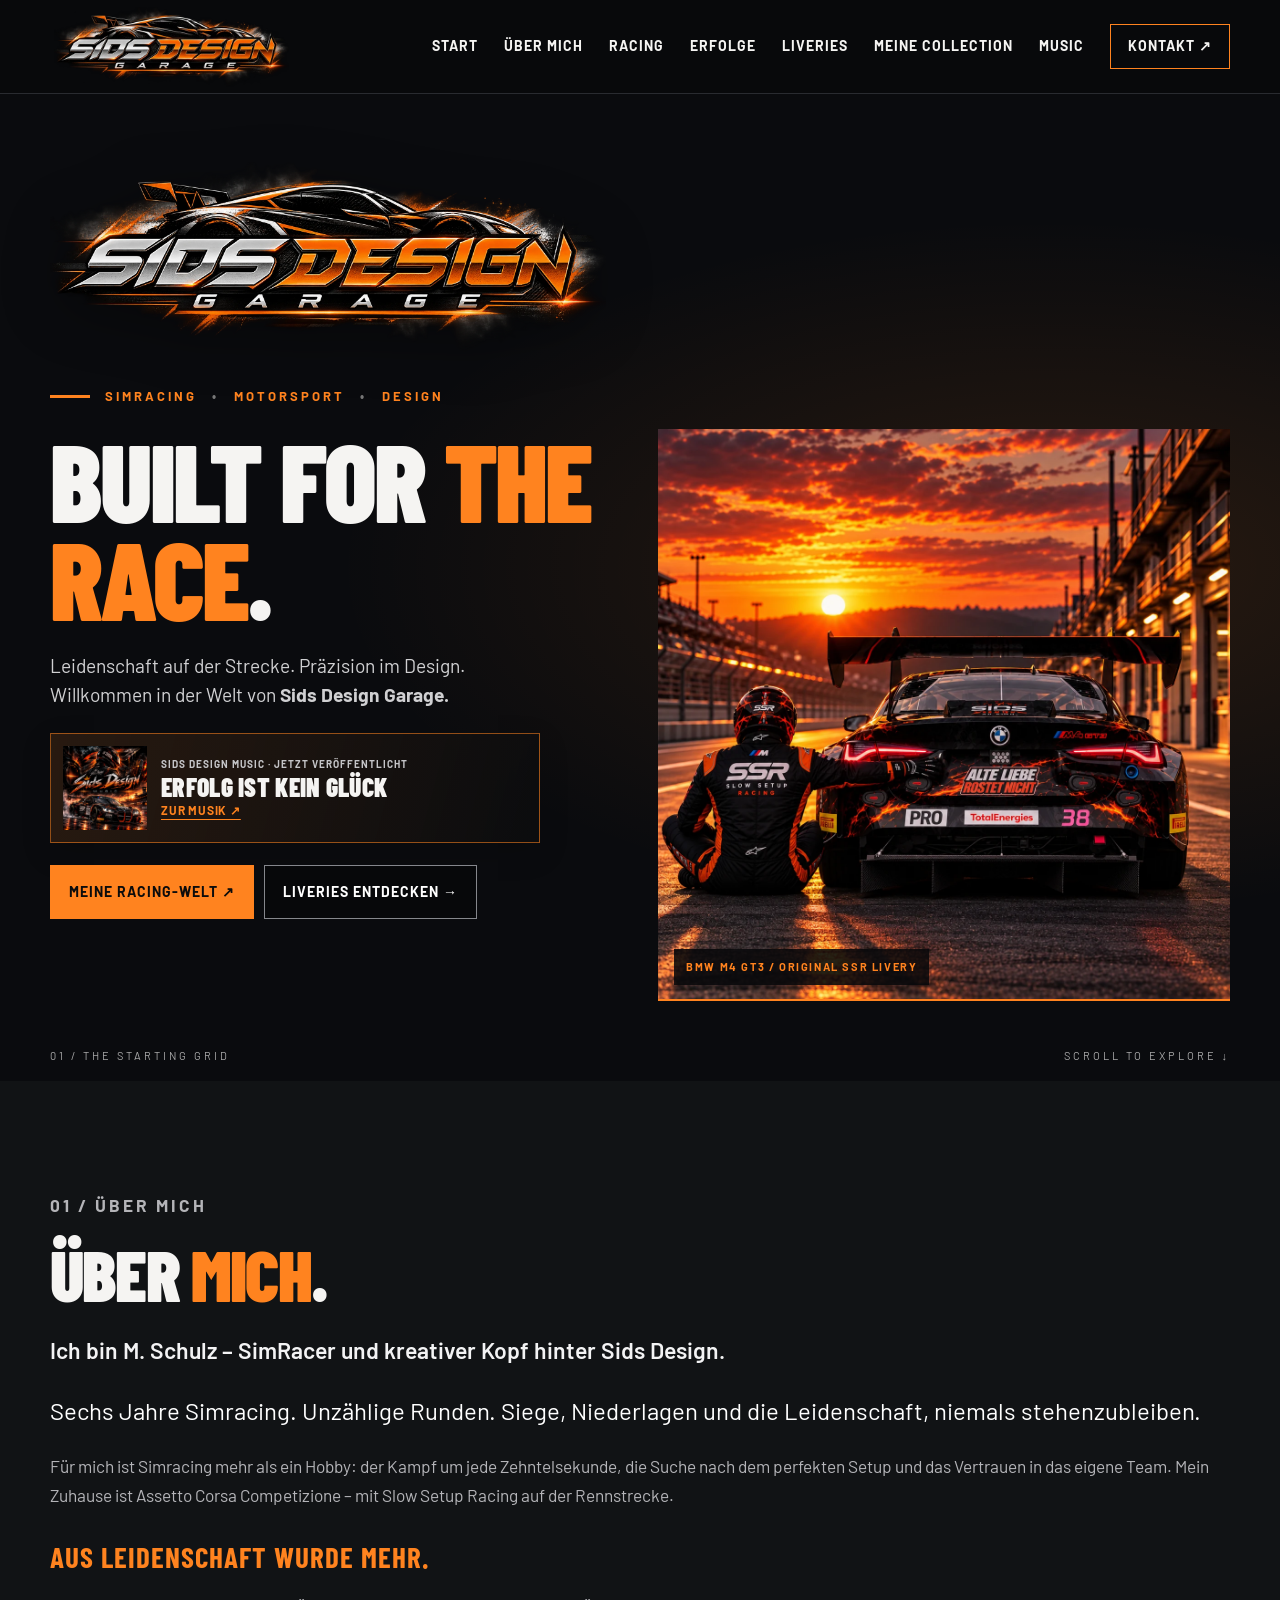
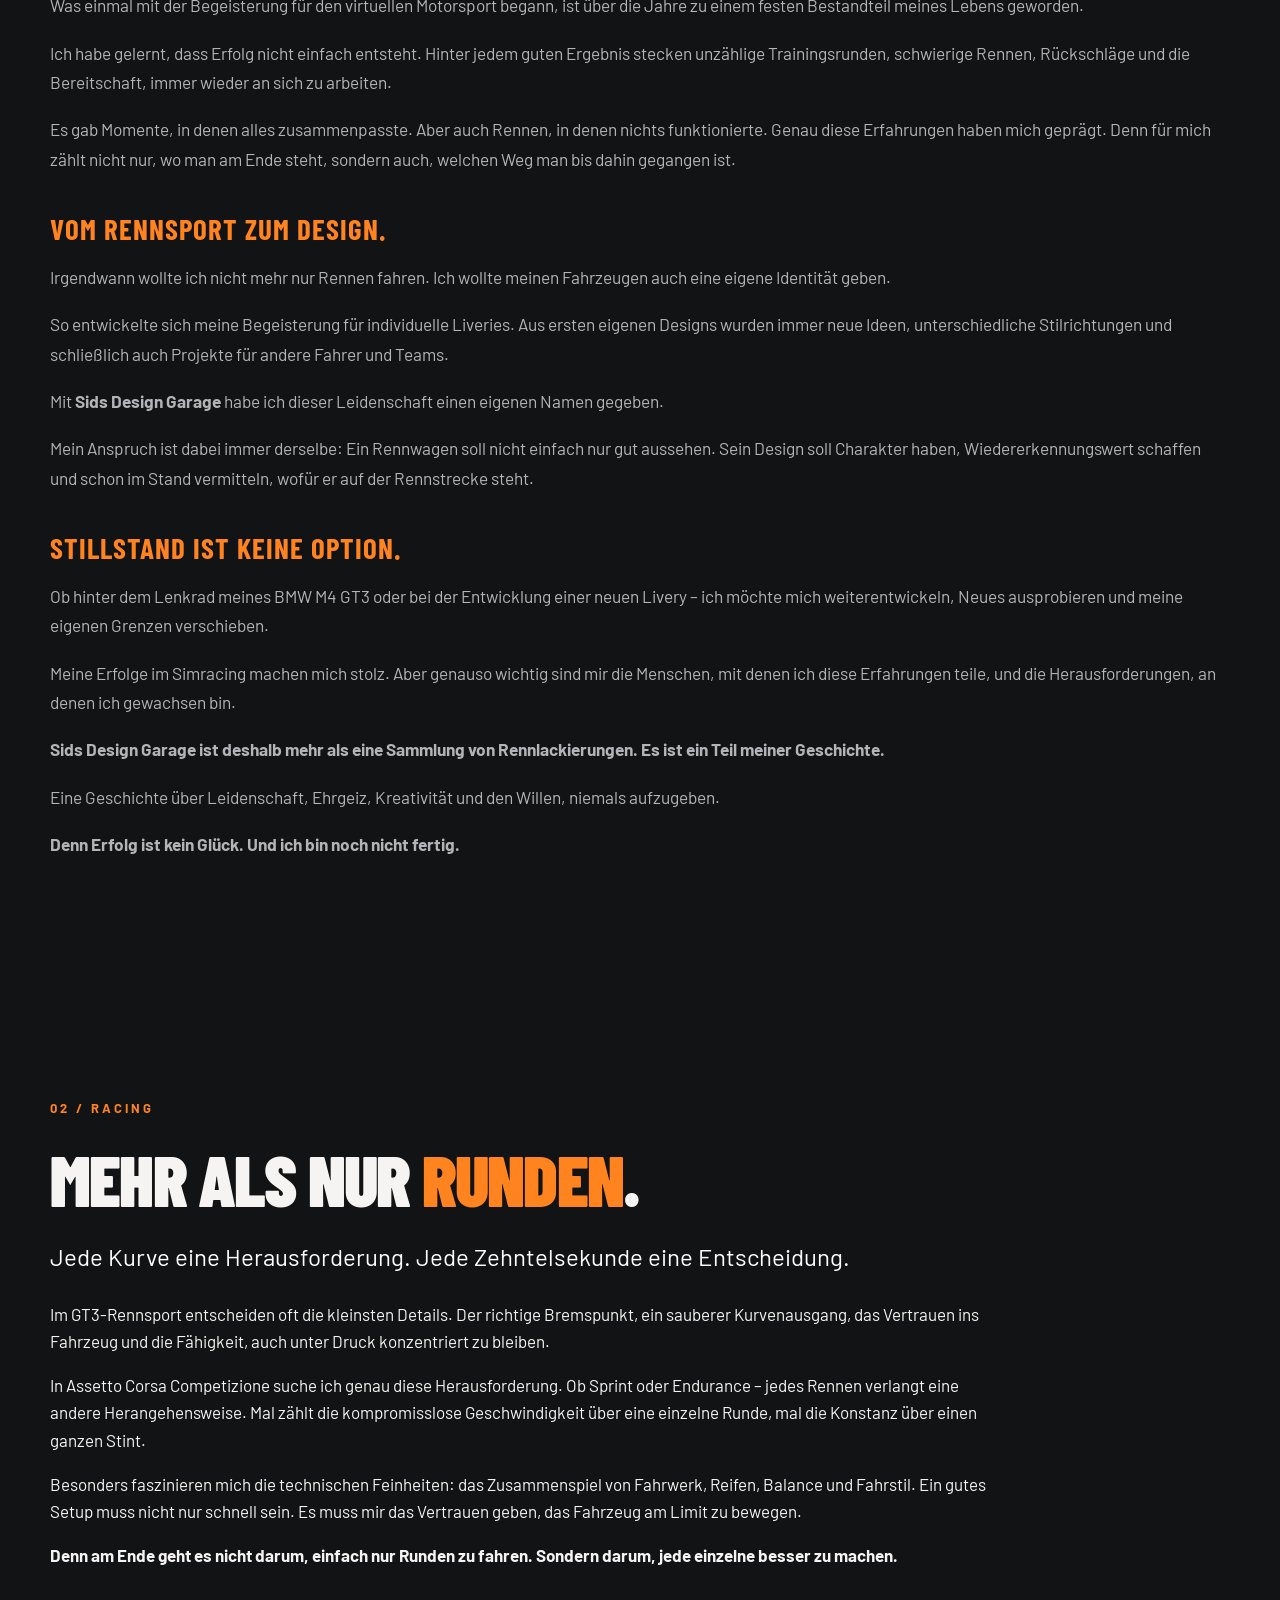
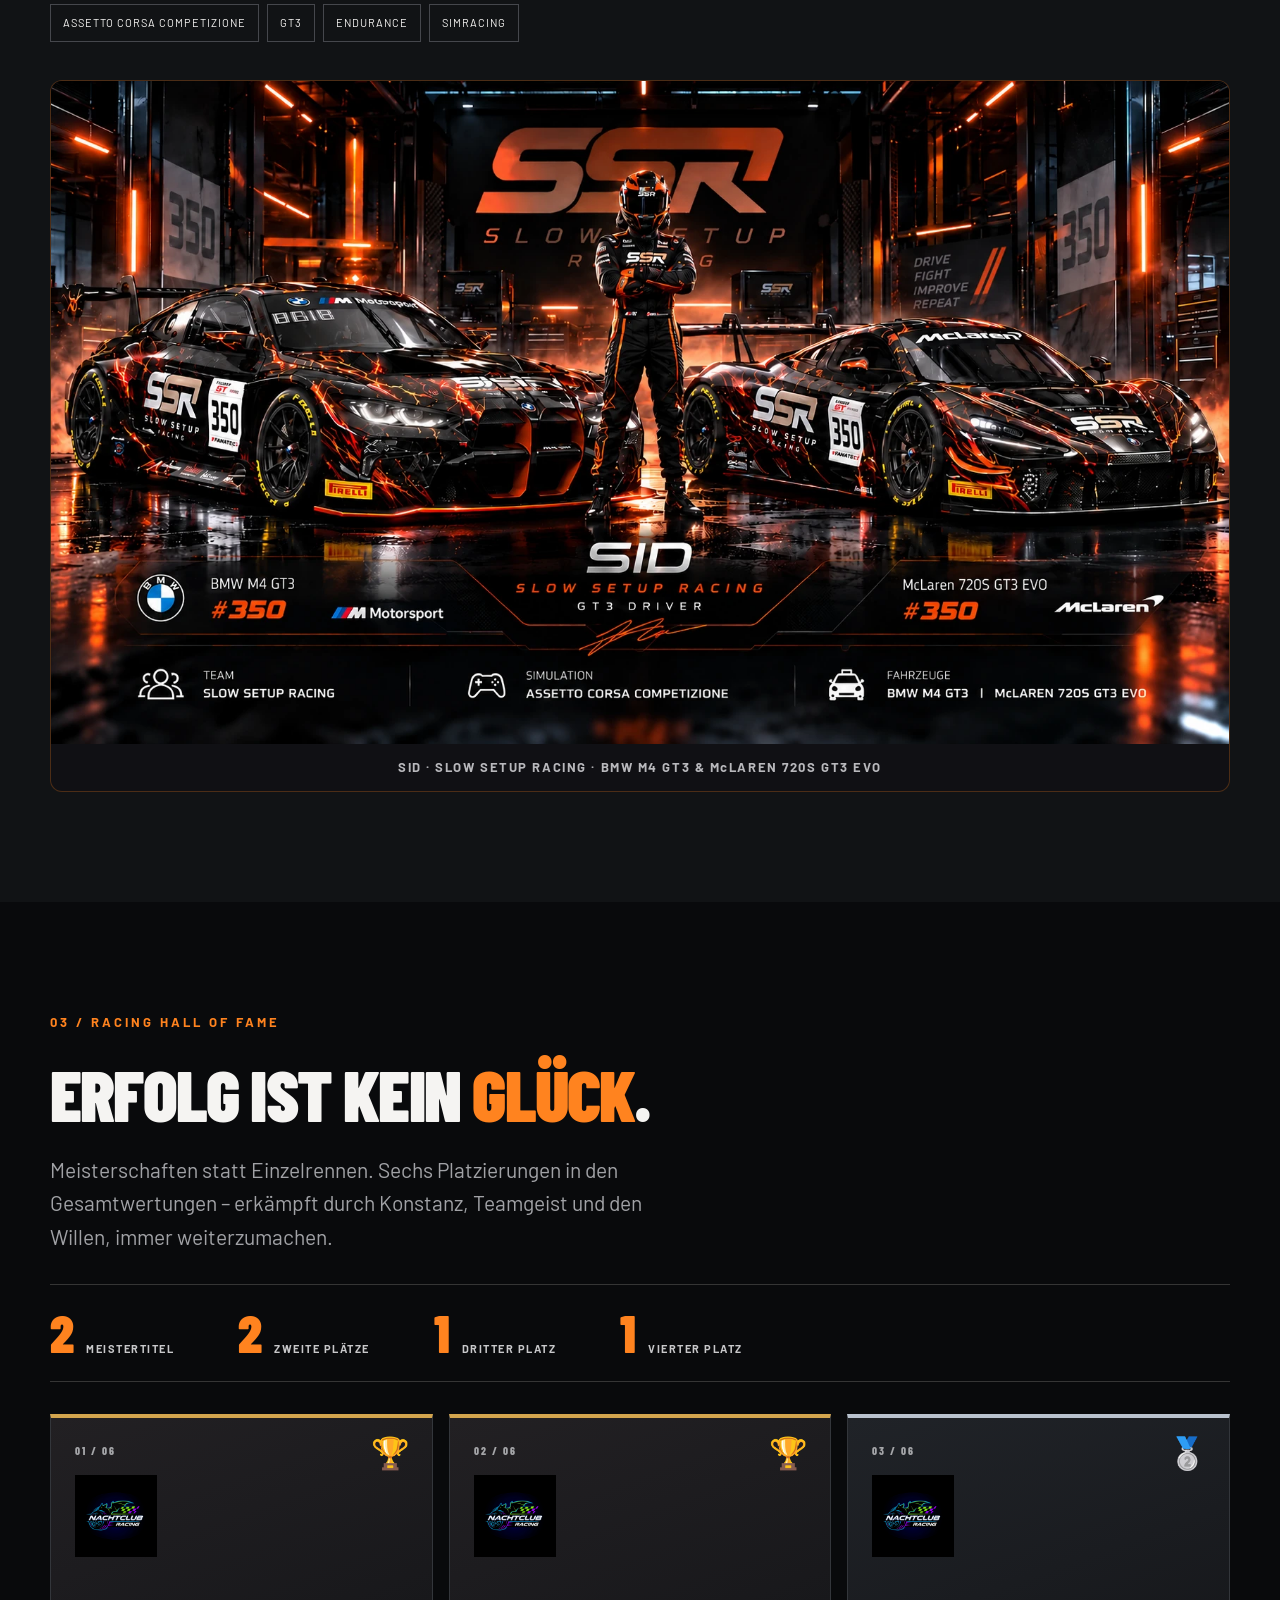
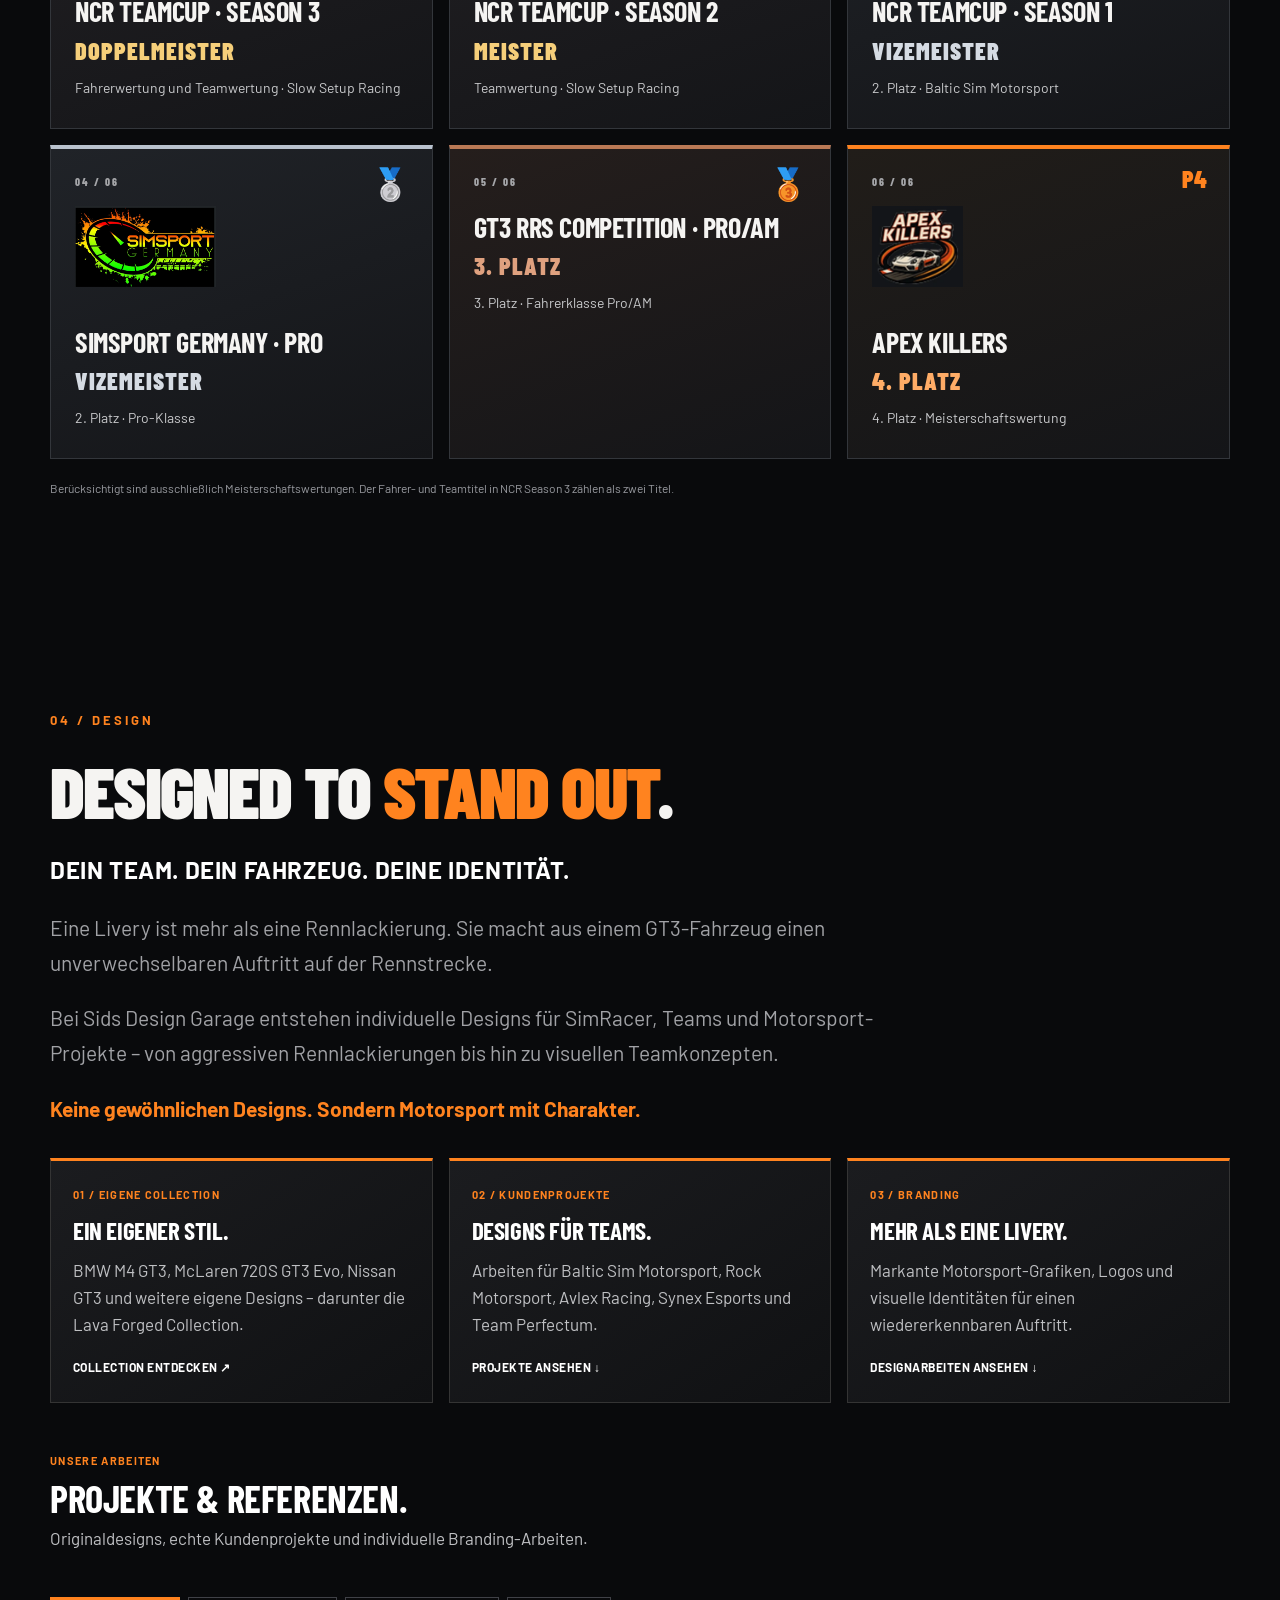
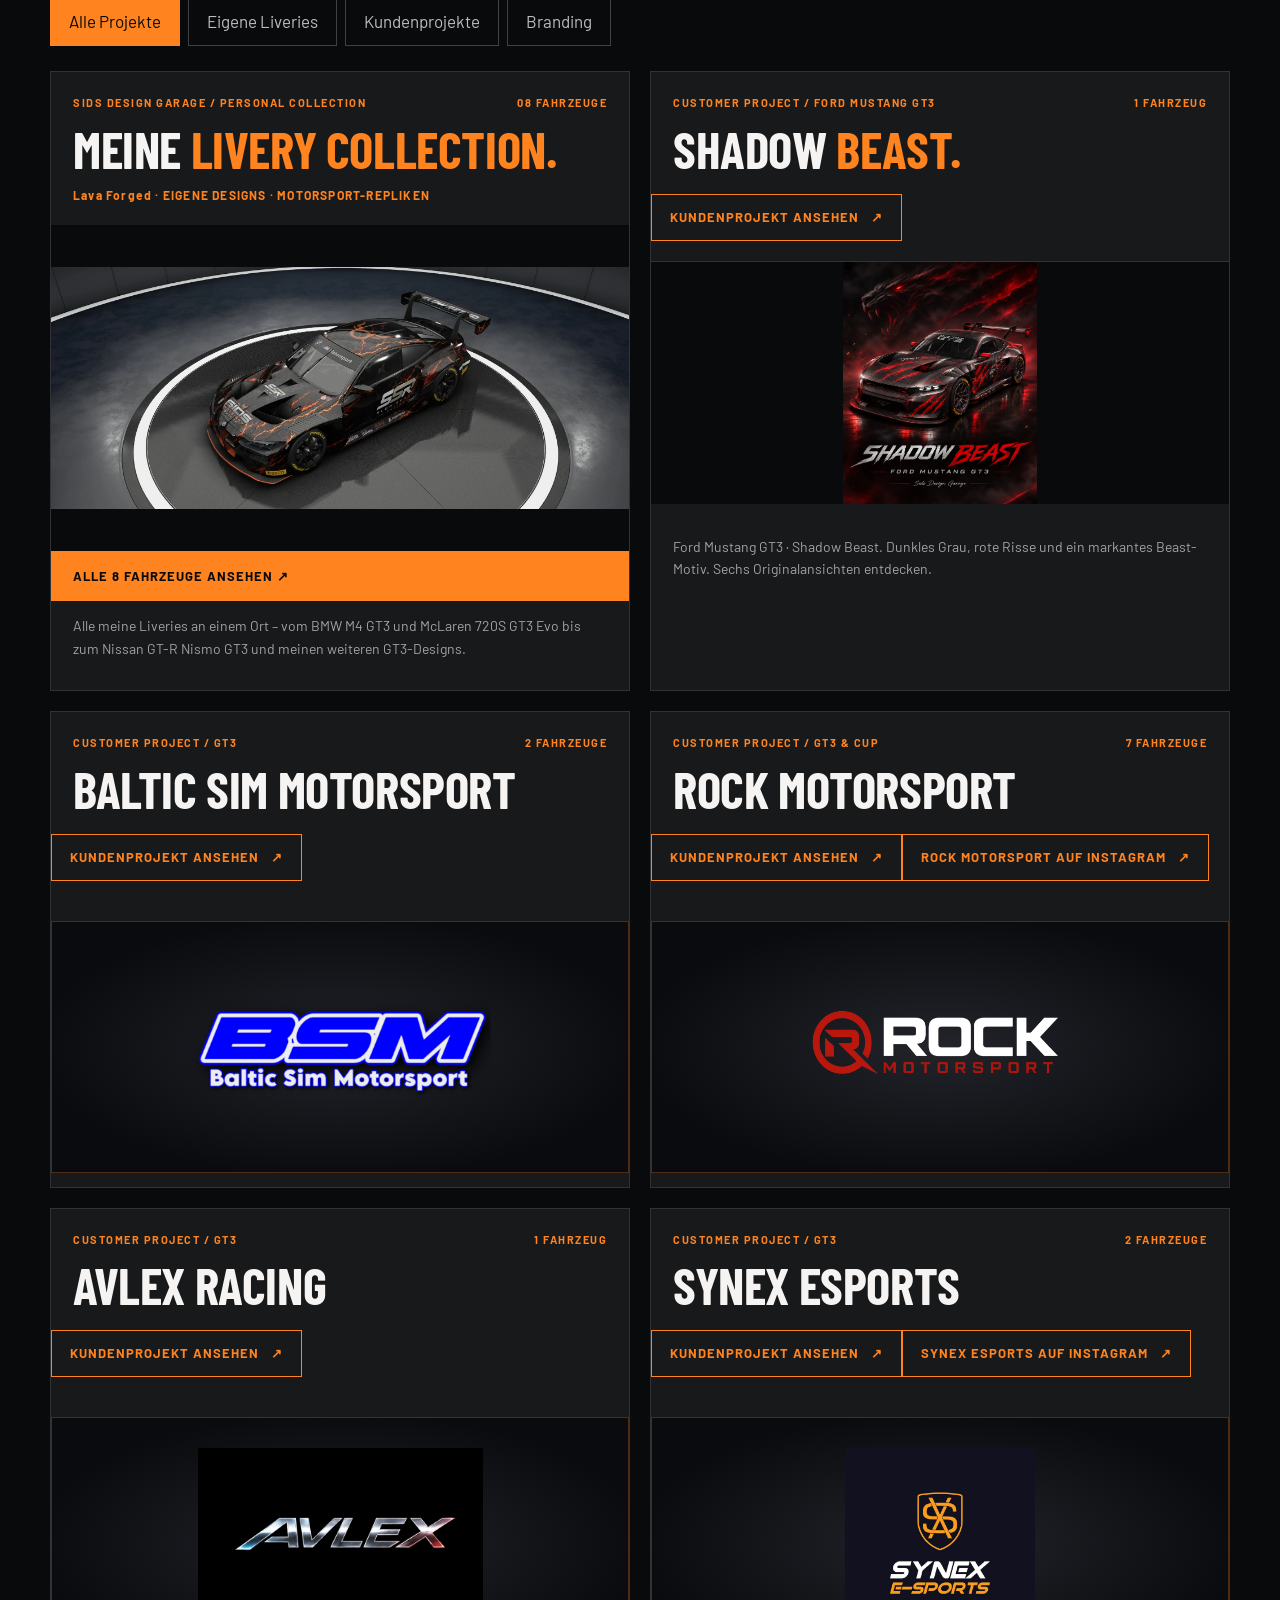
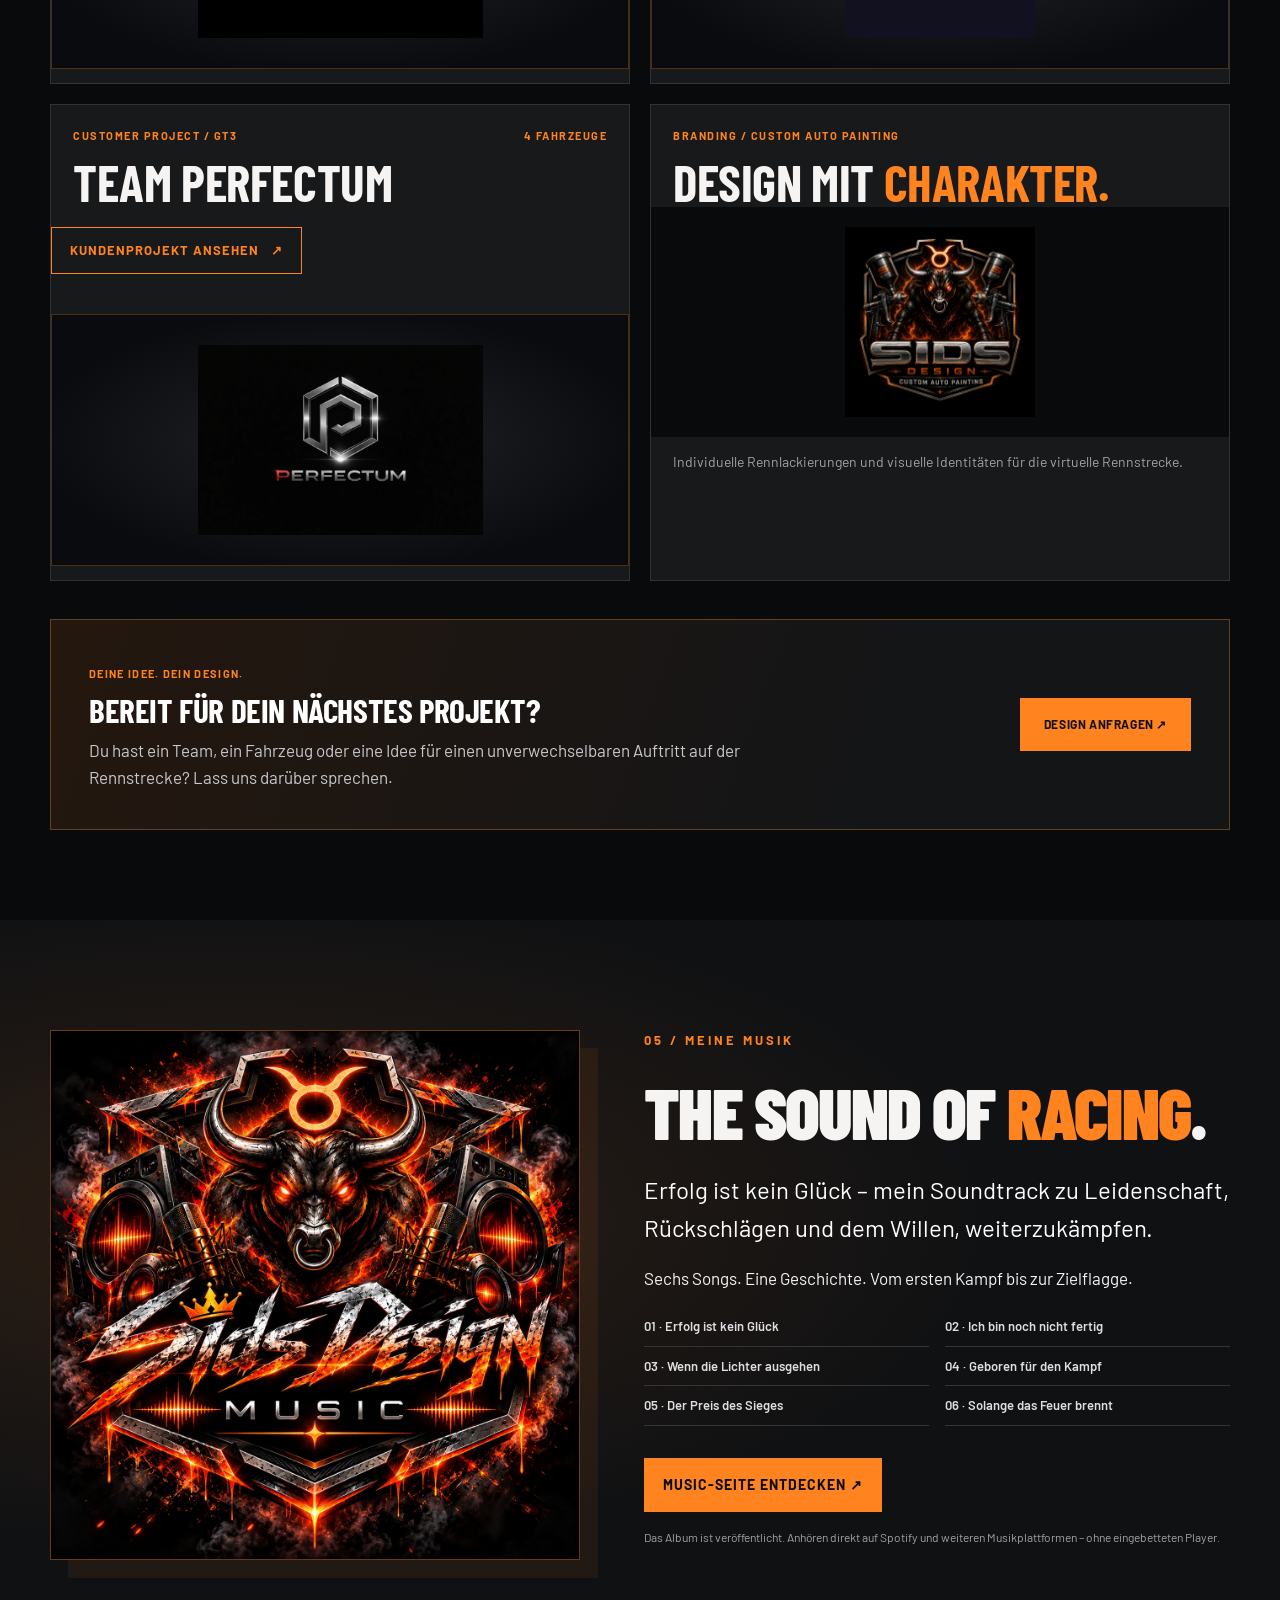
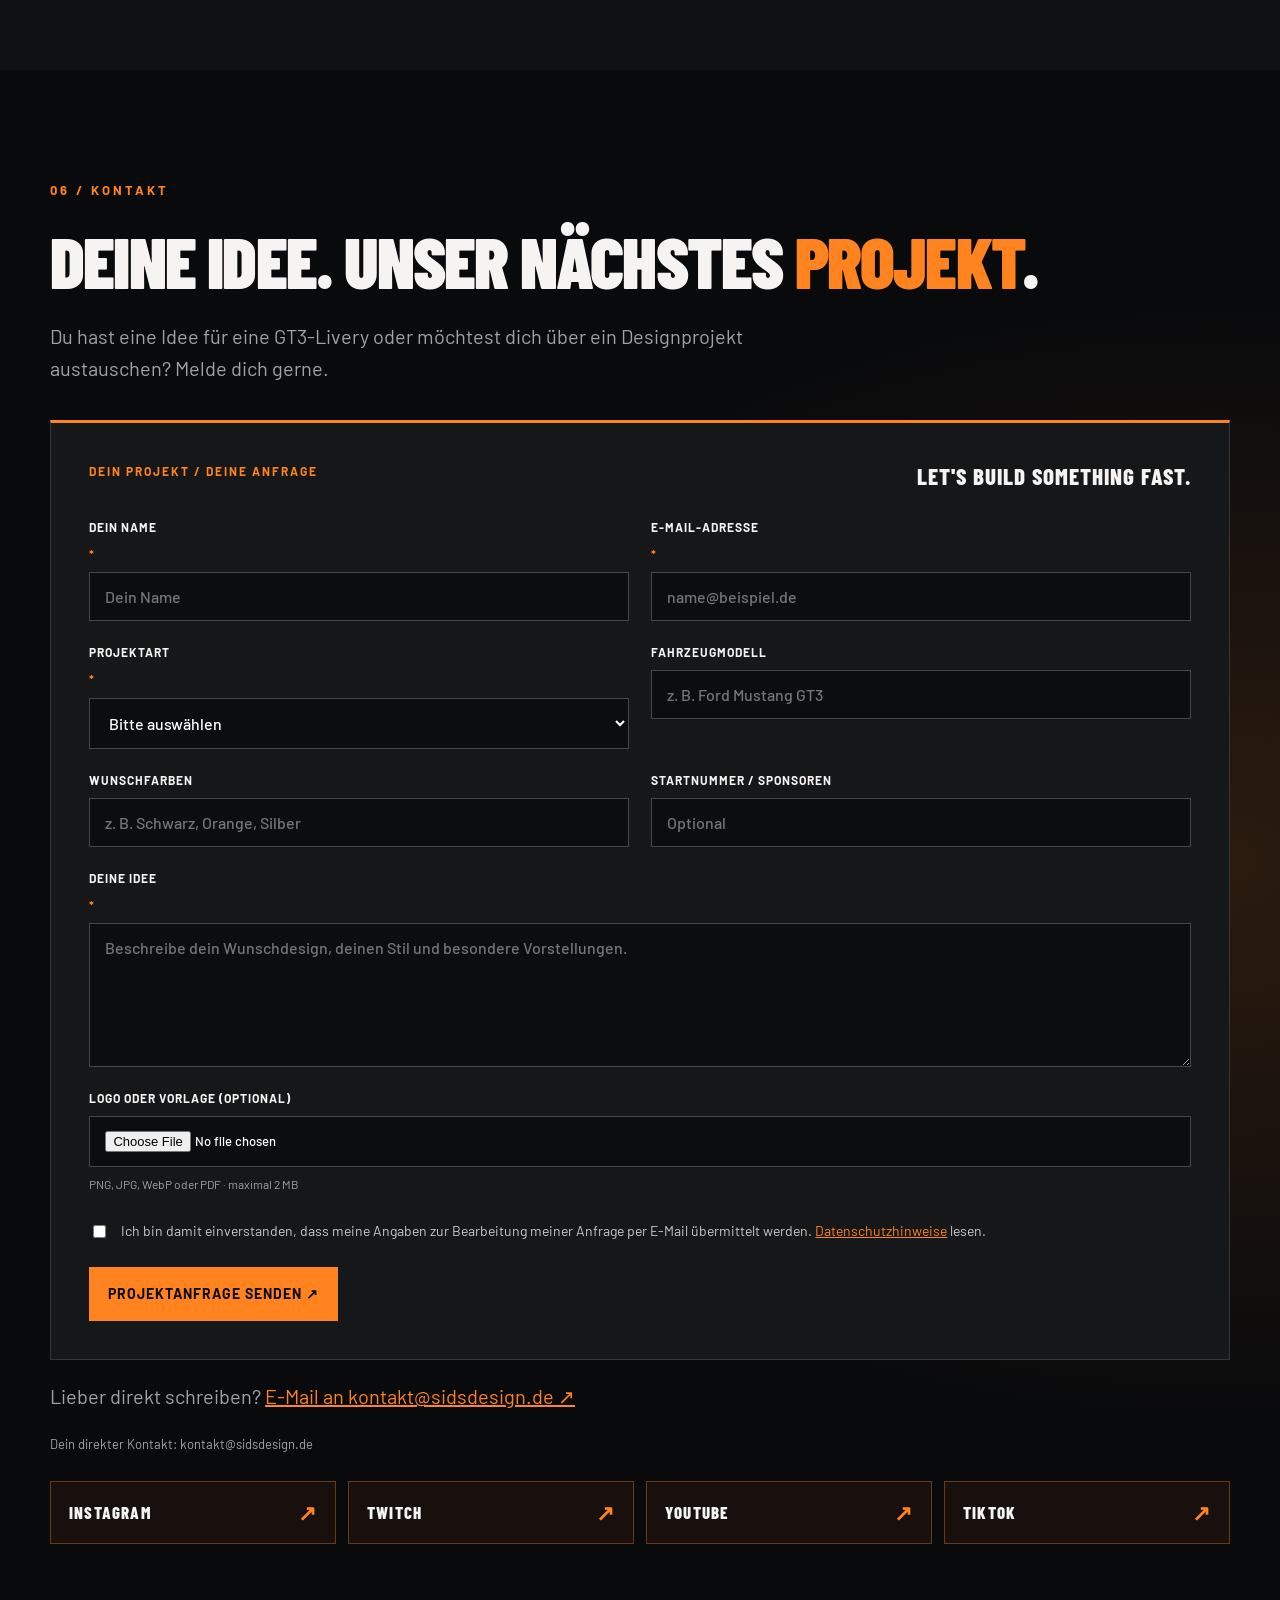
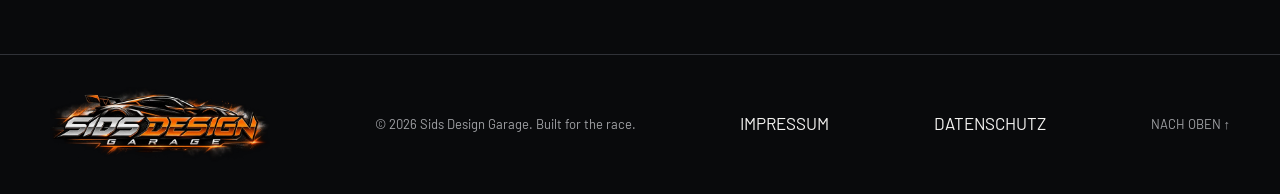
==== index.html @ a0fbb0af "Show Shadow Beast poster in homepage customer project preview" ====
<!DOCTYPE html>

<html lang="de">
<head>
<meta charset="utf-8"/><meta content="width=device-width,initial-scale=1" name="viewport"/>
<meta content="#0a0b0d" name="theme-color"/><meta content="Individuelle GT3-Liveries und Rennwagen-Designs für Assetto Corsa Competizione. Sids Design Garage gestaltet einzigartige Lackierungen für Fahrer und Simracing-Teams." name="description"/>
<title>ACC &amp; GT3 Liveries erstellen lassen | Sids Design Garage</title>
<link rel="icon" type="image/svg+xml" href="/favicon-sdg-v2.svg"/>
<link rel="canonical" href="https://sidsdesign.de/"/>
<meta property="og:url" content="https://sidsdesign.de/"/>
<meta property="og:type" content="website"/>
<meta property="og:title" content="Sids Design Garage | GT3 Liveries &amp; Kundenprojekte"/>
<meta property="og:description" content="Individuelle GT3-Liveries, Simracing und Motorsportdesign mit Charakter."/>

<link href="styles.css?v=shadow-beast-20261107" rel="stylesheet"/><script defer="" src="script.js?v=inquiry-20261025"></script>
<style>.clean-type-heading{font-family:'Barlow Condensed',Impact,sans-serif!important;font-size:clamp(42px,5.6vw,78px)!important;font-weight:900!important;font-style:normal!important;line-height:.99!important;letter-spacing:-.025em!important;text-transform:uppercase;max-width:100%;margin:16px 0 24px!important;overflow-wrap:normal}.clean-type-heading em{font-style:normal;color:var(--orange,#ff831f)}.clean-type-hero{font-size:clamp(62px,8.5vw,130px)!important;line-height:.9!important}@media(max-width:600px){.clean-type-heading{font-size:clamp(38px,10vw,58px)!important}.clean-type-hero{font-size:clamp(60px,13vw,88px)!important}} .collection-teaser-link{display:block;position:relative;background:#090a0c;overflow:hidden}.collection-teaser-link img{display:block;width:100%;aspect-ratio:16/9;object-fit:contain}.collection-teaser-link span{display:block;padding:15px 22px;background:#ff831f;color:#0a0a0a;font-weight:900;letter-spacing:1px;font-size:13px}.collection-teaser-link:hover span{background:#ff9c4b}</style></head>
<body>
<a class="skip" href="#main">Zum Inhalt springen</a>
<header class="site-header"><a aria-label="Sids Design Garage Startseite" class="brand" href="#start"><img class="brand-new-logo" alt="Sids Design Garage" src="assets/sids-design-garage-navigation.webp"/></a><button aria-controls="navigation" aria-expanded="false" aria-label="Menü öffnen" class="menu-toggle"><span></span><span></span><span></span></button><nav aria-label="Hauptnavigation" class="navigation" id="navigation"><a href="#start">Start</a><a href="#about">Über mich</a><a href="#racing">Racing</a><a href="#erfolge">Erfolge</a><a href="#liveries">Liveries</a><a href="livery-collection.html">Meine Collection</a><a href="music.html">Music</a><a class="nav-cta" href="#kontakt">Kontakt ↗</a></nav></header>
<main id="main">
<section class="hero" id="start"><div class="container hero-layout"><div class="hero-content"><img class="hero-brand-logo" src="assets/sids-design-garage-hero.webp" alt="Sids Design Garage – offizielles Motorsport-Logo" fetchpriority="high"/><p class="eyebrow"><span class="rule"></span> SIMRACING <b>•</b> MOTORSPORT <b>•</b> DESIGN</p><h1 class="clean-type-heading clean-type-hero">BUILT FOR <em>THE RACE</em>.</h1><p class="hero-intro">Leidenschaft auf der Strecke. Präzision im Design.<br/>Willkommen in der Welt von <strong>Sids Design Garage.</strong></p><aside class="hero-music-promo" aria-label="Sids Design Music Album Pre-Save"><img src="assets/sids-design-music.webp" alt="Sids Design Music" width="84" height="84"/><div class="hero-music-promo-copy"><span>SIDS DESIGN MUSIC · JETZT VERÖFFENTLICHT</span><strong>ERFOLG IST KEIN GLÜCK</strong><a href="music.html">ZUR MUSIK ↗</a></div></aside><div class="hero-actions"><a class="btn btn-primary" href="#racing">MEINE RACING-WELT ↗</a><a class="btn btn-outline" href="#liveries">LIVERIES ENTDECKEN →</a></div></div><div class="hero-car"><img alt="BMW M4 GT3 mit Rennfahrer am Heck bei Sonnenuntergang auf der Boxengasse" fetchpriority="high" src="assets/built-for-the-race-m4.webp"/><span class="hero-car-caption">BMW M4 GT3 / ORIGINAL SSR LIVERY</span></div></div><div class="hero-foot container"><span>01 / THE STARTING GRID</span><a href="#liveries">SCROLL TO EXPLORE ↓</a></div></section>
<section class="section section-dark" id="about"><div class="container about-grid"><div><p class="section-kicker">01 / ÜBER MICH</p><h2 class="clean-type-heading">ÜBER <em>MICH</em>.</h2><p class="about-identity">Ich bin M. Schulz – SimRacer und kreativer Kopf hinter Sids Design.</p></div><div><p class="lead">Sechs Jahre Simracing. Unzählige Runden. Siege, Niederlagen und die Leidenschaft, niemals stehenzubleiben.</p><p>Für mich ist Simracing mehr als ein Hobby: der Kampf um jede Zehntelsekunde, die Suche nach dem perfekten Setup und das Vertrauen in das eigene Team. Mein Zuhause ist Assetto Corsa Competizione – mit Slow Setup Racing auf der Rennstrecke.</p><h3>AUS LEIDENSCHAFT WURDE MEHR.</h3><p>Was einmal mit der Begeisterung für den virtuellen Motorsport begann, ist über die Jahre zu einem festen Bestandteil meines Lebens geworden.</p><p>Ich habe gelernt, dass Erfolg nicht einfach entsteht. Hinter jedem guten Ergebnis stecken unzählige Trainingsrunden, schwierige Rennen, Rückschläge und die Bereitschaft, immer wieder an sich zu arbeiten.</p><p>Es gab Momente, in denen alles zusammenpasste. Aber auch Rennen, in denen nichts funktionierte. Genau diese Erfahrungen haben mich geprägt. Denn für mich zählt nicht nur, wo man am Ende steht, sondern auch, welchen Weg man bis dahin gegangen ist.</p><h3>VOM RENNSPORT ZUM DESIGN.</h3><p>Irgendwann wollte ich nicht mehr nur Rennen fahren. Ich wollte meinen Fahrzeugen auch eine eigene Identität geben.</p><p>So entwickelte sich meine Begeisterung für individuelle Liveries. Aus ersten eigenen Designs wurden immer neue Ideen, unterschiedliche Stilrichtungen und schließlich auch Projekte für andere Fahrer und Teams.</p><p>Mit <strong>Sids Design Garage</strong> habe ich dieser Leidenschaft einen eigenen Namen gegeben.</p><p>Mein Anspruch ist dabei immer derselbe: Ein Rennwagen soll nicht einfach nur gut aussehen. Sein Design soll Charakter haben, Wiedererkennungswert schaffen und schon im Stand vermitteln, wofür er auf der Rennstrecke steht.</p><h3>STILLSTAND IST KEINE OPTION.</h3><p>Ob hinter dem Lenkrad meines BMW M4 GT3 oder bei der Entwicklung einer neuen Livery – ich möchte mich weiterentwickeln, Neues ausprobieren und meine eigenen Grenzen verschieben.</p><p>Meine Erfolge im Simracing machen mich stolz. Aber genauso wichtig sind mir die Menschen, mit denen ich diese Erfahrungen teile, und die Herausforderungen, an denen ich gewachsen bin.</p><p><strong>Sids Design Garage ist deshalb mehr als eine Sammlung von Rennlackierungen. Es ist ein Teil meiner Geschichte.</strong></p><p>Eine Geschichte über Leidenschaft, Ehrgeiz, Kreativität und den Willen, niemals aufzugeben.</p><p><strong>Denn Erfolg ist kein Glück. Und ich bin noch nicht fertig.</strong></p></div></div></section>
<section class="section section-dark" id="racing"><div class="container racing-driver-section"><div class="racing-driver-intro"><p class="section-kicker">02 / RACING</p><h2 class="clean-type-heading">MEHR ALS NUR <em>RUNDEN</em>.</h2><p class="lead">Jede Kurve eine Herausforderung. Jede Zehntelsekunde eine Entscheidung.</p><p>Im GT3-Rennsport entscheiden oft die kleinsten Details. Der richtige Bremspunkt, ein sauberer Kurvenausgang, das Vertrauen ins Fahrzeug und die Fähigkeit, auch unter Druck konzentriert zu bleiben.</p><p>In Assetto Corsa Competizione suche ich genau diese Herausforderung. Ob Sprint oder Endurance – jedes Rennen verlangt eine andere Herangehensweise. Mal zählt die kompromisslose Geschwindigkeit über eine einzelne Runde, mal die Konstanz über einen ganzen Stint.</p><p>Besonders faszinieren mich die technischen Feinheiten: das Zusammenspiel von Fahrwerk, Reifen, Balance und Fahrstil. Ein gutes Setup muss nicht nur schnell sein. Es muss mir das Vertrauen geben, das Fahrzeug am Limit zu bewegen.</p><p><strong>Denn am Ende geht es nicht darum, einfach nur Runden zu fahren. Sondern darum, jede einzelne besser zu machen.</strong></p><div class="chips"><span>ASSETTO CORSA COMPETIZIONE</span><span>GT3</span><span>ENDURANCE</span><span>SIMRACING</span></div></div><figure class="racing-driver-visual"><img src="assets/ssr-fahrerkarte-350.webp" alt="SSR GT3-Fahrerpräsentation: Fahrer mit Helm und verschränkten Armen zwischen BMW M4 GT3 und McLaren 720S GT3 Evo, beide mit Startnummer 350" width="1648" height="928" loading="lazy" decoding="async"/><figcaption>SID · SLOW SETUP RACING · BMW M4 GT3 &amp; McLAREN 720S GT3 EVO</figcaption></figure></div></section>
<section class="section" id="erfolge"><div class="container"><p class="section-kicker">03 / RACING HALL OF FAME</p><h2 class="clean-type-heading">ERFOLG IST KEIN <em>GLÜCK</em>.</h2><p class="section-lead">Meisterschaften statt Einzelrennen. Sechs Platzierungen in den Gesamtwertungen – erkämpft durch Konstanz, Teamgeist und den Willen, immer weiterzumachen.</p><div class="hall-stats"><div><strong>2</strong><span>MEISTERTITEL</span></div><div><strong>2</strong><span>ZWEITE PLÄTZE</span></div><div><strong>1</strong><span>DRITTER PLATZ</span></div><div><strong>1</strong><span>VIERTER PLATZ</span></div></div><div class="achievements hall-grid"><article class="hall-card hall-gold"><span class="hall-medal" aria-label="Gold">🏆</span><span class="achievement-no">01 / 06</span><img class="hall-logo" src="assets/nachtclub-racing-logo.webp" alt="Original-Logo NCR TEAMCUP" loading="lazy" decoding="async"/><h3>NCR TEAMCUP · SEASON 3</h3><strong class="hall-rank">DOPPELMEISTER</strong><p>Fahrerwertung und Teamwertung · Slow Setup Racing</p></article><article class="hall-card hall-gold"><span class="hall-medal" aria-label="Gold">🏆</span><span class="achievement-no">02 / 06</span><img class="hall-logo" src="assets/nachtclub-racing-logo.webp" alt="Original-Logo NCR TEAMCUP" loading="lazy" decoding="async"/><h3>NCR TEAMCUP · SEASON 2</h3><strong class="hall-rank">MEISTER</strong><p>Teamwertung · Slow Setup Racing</p></article><article class="hall-card hall-silver"><span class="hall-medal" aria-label="Silber">🥈</span><span class="achievement-no">03 / 06</span><img class="hall-logo" src="assets/nachtclub-racing-logo.webp" alt="Original-Logo NCR TEAMCUP" loading="lazy" decoding="async"/><h3>NCR TEAMCUP · SEASON 1</h3><strong class="hall-rank">VIZEMEISTER</strong><p>2. Platz · Baltic Sim Motorsport</p></article><article class="hall-card hall-silver"><span class="hall-medal" aria-label="Silber">🥈</span><span class="achievement-no">04 / 06</span><img class="hall-logo" src="assets/simsport-germany-logo.webp" alt="Original-Logo SIMSPORT GERMANY" loading="lazy" decoding="async"/><h3>SIMSPORT GERMANY · PRO</h3><strong class="hall-rank">VIZEMEISTER</strong><p>2. Platz · Pro-Klasse</p></article><article class="hall-card hall-bronze"><span class="hall-medal" aria-label="Bronze">🥉</span><span class="achievement-no">05 / 06</span><h3>GT3 RRS COMPETITION · PRO/AM</h3><strong class="hall-rank">3. PLATZ</strong><p>3. Platz · Fahrerklasse Pro/AM</p></article><article class="hall-card hall-fourth"><span class="hall-medal" aria-label="Vierter Platz">P4</span><span class="achievement-no">06 / 06</span><img class="hall-logo" src="assets/apex-killers-logo.webp" alt="Original-Logo APEX KILLERS" loading="lazy" decoding="async"/><h3>APEX KILLERS</h3><strong class="hall-rank">4. PLATZ</strong><p>4. Platz · Meisterschaftswertung</p></article></div><p class="hall-footnote">Berücksichtigt sind ausschließlich Meisterschaftswertungen. Der Fahrer- und Teamtitel in NCR Season 3 zählen als zwei Titel.</p></div></section>
<section class="section" id="liveries"><div class="container"><p class="section-kicker">04 / DESIGN</p><div class="section-head"><div><h2 class="clean-type-heading">DESIGNED TO <em>STAND OUT</em>.</h2><p class="livery-manifesto">DEIN TEAM. DEIN FAHRZEUG. DEINE IDENTITÄT.</p><p>Eine Livery ist mehr als eine Rennlackierung. Sie macht aus einem GT3-Fahrzeug einen unverwechselbaren Auftritt auf der Rennstrecke.</p><p>Bei Sids Design Garage entstehen individuelle Designs für SimRacer, Teams und Motorsport-Projekte – von aggressiven Rennlackierungen bis hin zu visuellen Teamkonzepten.</p><p class="livery-manifesto-end">Keine gewöhnlichen Designs. Sondern Motorsport mit Charakter.</p></div></div><div class="livery-services" aria-label="Designbereiche"><div class="livery-service"><span>01 / EIGENE COLLECTION</span><h3>EIN EIGENER STIL.</h3><p>BMW M4 GT3, McLaren 720S GT3 Evo, Nissan GT3 und weitere eigene Designs – darunter die Lava Forged Collection.</p><a href="livery-collection.html">COLLECTION ENTDECKEN ↗</a></div><div class="livery-service"><span>02 / KUNDENPROJEKTE</span><h3>DESIGNS FÜR TEAMS.</h3><p>Arbeiten für Baltic Sim Motorsport, Rock Motorsport, Avlex Racing, Synex Esports und Team Perfectum.</p><a href="#livery-projects">PROJEKTE ANSEHEN ↓</a></div><div class="livery-service"><span>03 / BRANDING</span><h3>MEHR ALS EINE LIVERY.</h3><p>Markante Motorsport-Grafiken, Logos und visuelle Identitäten für einen wiedererkennbaren Auftritt.</p><a href="#livery-projects">DESIGNARBEITEN ANSEHEN ↓</a></div></div><div id="livery-projects" class="livery-projects-heading"><span>UNSERE ARBEITEN</span><h3>PROJEKTE &amp; REFERENZEN.</h3><p>Originaldesigns, echte Kundenprojekte und individuelle Branding-Arbeiten.</p></div><div aria-label="Projekte filtern" class="filter-bar"><button aria-pressed="true" class="filter active" data-filter="all">Alle Projekte</button><button aria-pressed="false" class="filter" data-filter="own">Eigene Liveries</button><button aria-pressed="false" class="filter" data-filter="customer">Kundenprojekte</button><button aria-pressed="false" class="filter" data-filter="design">Branding</button></div>
<div class="portfolio-grid">
<article class="portfolio-item collection-teaser" data-category="own"><div class="portfolio-top"><span>SIDS DESIGN GARAGE / PERSONAL COLLECTION</span><strong>08 FAHRZEUGE</strong></div><h3>MEINE <em>LIVERY COLLECTION.</em></h3><p class="portfolio-team">Lava Forged · EIGENE DESIGNS · MOTORSPORT-REPLIKEN</p><a href="livery-collection.html" class="collection-teaser-link" aria-label="Alle acht eigenen Liveries ansehen"><img src="assets/sid-signature-bmw-01.webp" loading="lazy" alt="Original BMW M4 GT3 Lava Forged Livery als Vorschau"/><span>ALLE 8 FAHRZEUGE ANSEHEN ↗</span></a><p class="portfolio-description">Alle meine Liveries an einem Ort – vom BMW M4 GT3 und McLaren 720S GT3 Evo bis zum Nissan GT-R Nismo GT3 und meinen weiteren GT3-Designs.</p></article>
<article class="portfolio-item shadow-beast-project" data-category="customer"><div class="portfolio-top"><span>CUSTOMER PROJECT / FORD MUSTANG GT3</span><strong>1 FAHRZEUG</strong></div><h3>SHADOW <em>BEAST.</em></h3><a class="signature-detail-link" href="shadow-beast.html">KUNDENPROJEKT ANSEHEN <span aria-hidden="true">↗</span></a><a class="shadow-beast-preview" href="shadow-beast.html" aria-label="Shadow Beast Cover und Projektgalerie ansehen"><img src="assets/customers/shadow-beast/shadow-beast-cover.webp" alt="Shadow Beast – Ford Mustang GT3 Cover mit rotem Beast, aggressiver Rennlackierung und Shadow-Beast-Schriftzug" width="1122" height="1402" loading="lazy" decoding="async"></a><p class="portfolio-description">Ford Mustang GT3 · Shadow Beast. Dunkles Grau, rote Risse und ein markantes Beast-Motiv. Sechs Originalansichten entdecken.</p></article>
<article class="portfolio-item multi-vehicle-project" data-category="customer"><div class="portfolio-top"><span>CUSTOMER PROJECT / GT3</span><strong>2 FAHRZEUGE</strong></div><h3>BALTIC SIM MOTORSPORT</h3><a class="signature-detail-link" href="baltic-sim-motorsport.html">KUNDENPROJEKT ANSEHEN <span aria-hidden="true">↗</span></a><button type="button" class="team-open" aria-expanded="false" aria-label="BALTIC SIM MOTORSPORT: Fahrzeuge anzeigen"><span class="team-logo-frame"><img src="assets/customers/baltic-sim-motorsport-logo.png" alt="Originales Logo von BALTIC SIM MOTORSPORT" loading="lazy"/></span></button><div class="rock-vehicles" hidden><div class="vehicle-select" ><button aria-expanded="false" class="vehicle-button" type="button">FAHRZEUG ANSEHEN · Mercedes →</button></div><div class="vehicle-panel" hidden><div class="garage-gallery" data-gallery="balticsim-motorsport-mercedes"><div aria-label="BALTIC SIM MOTORSPORT Mercedes Bildergalerie" aria-roledescription="Karussell" class="gallery-stage" role="region" tabindex="0"><div class="gallery-track"><figure class="gallery-slide"><img alt="BALTIC SIM MOTORSPORT Mercedes – Original-Livery, Ansicht 1" loading="lazy" src="assets/customers/balticsim%20motorsport/mercedes/mercedes-01.webp"/><figcaption>01 / ORIGINAL LIVERY</figcaption></figure><figure class="gallery-slide"><img alt="BALTIC SIM MOTORSPORT Mercedes – Original-Livery, Ansicht 2" loading="lazy" src="assets/customers/balticsim%20motorsport/mercedes/mercedes-02.webp"/><figcaption>02 / ORIGINAL LIVERY</figcaption></figure><figure class="gallery-slide"><img alt="BALTIC SIM MOTORSPORT Mercedes – Original-Livery, Ansicht 3" loading="lazy" src="assets/customers/balticsim%20motorsport/mercedes/mercedes-03.webp"/><figcaption>03 / ORIGINAL LIVERY</figcaption></figure><figure class="gallery-slide"><img alt="BALTIC SIM MOTORSPORT Mercedes – Original-Livery, Ansicht 4" loading="lazy" src="assets/customers/balticsim%20motorsport/mercedes/mercedes-04.webp"/><figcaption>04 / ORIGINAL LIVERY</figcaption></figure></div></div><div class="gallery-controls"><button aria-label="Vorheriges Bild" data-prev="" type="button">←</button><span class="gallery-count">01 / 05</span><button aria-label="Nächstes Bild" data-next="" type="button">→</button></div></div><p class="portfolio-description">Mercedes – 4 Originalaufnahmen.</p></div><div class="vehicle-select" ><button aria-expanded="false" class="vehicle-button" type="button">FAHRZEUG ANSEHEN · Porsche →</button></div><div class="vehicle-panel" hidden><div class="garage-gallery" data-gallery="balticsim-motorsport-porsche"><div aria-label="BALTIC SIM MOTORSPORT Porsche Bildergalerie" aria-roledescription="Karussell" class="gallery-stage" role="region" tabindex="0"><div class="gallery-track"><figure class="gallery-slide"><img alt="BALTIC SIM MOTORSPORT Porsche – Original-Livery, Ansicht 1" loading="lazy" src="assets/customers/balticsim%20motorsport/porsche/porsche-01.webp"/><figcaption>01 / ORIGINAL LIVERY</figcaption></figure><figure class="gallery-slide"><img alt="BALTIC SIM MOTORSPORT Porsche – Original-Livery, Ansicht 2" loading="lazy" src="assets/customers/balticsim%20motorsport/porsche/porsche-02.webp"/><figcaption>02 / ORIGINAL LIVERY</figcaption></figure><figure class="gallery-slide"><img alt="BALTIC SIM MOTORSPORT Porsche – Original-Livery, Ansicht 3" loading="lazy" src="assets/customers/balticsim%20motorsport/porsche/porsche-03.webp"/><figcaption>03 / ORIGINAL LIVERY</figcaption></figure><figure class="gallery-slide"><img alt="BALTIC SIM MOTORSPORT Porsche – Original-Livery, Ansicht 4" loading="lazy" src="assets/customers/balticsim%20motorsport/porsche/porsche-04.webp"/><figcaption>04 / ORIGINAL LIVERY</figcaption></figure><figure class="gallery-slide"><img alt="BALTIC SIM MOTORSPORT Porsche – Original-Livery, Ansicht 5" loading="lazy" src="assets/customers/balticsim%20motorsport/porsche/porsche-05.webp"/><figcaption>05 / ORIGINAL LIVERY</figcaption></figure></div></div><div class="gallery-controls"><button aria-label="Vorheriges Bild" data-prev="" type="button">←</button><span class="gallery-count">01 / 06</span><button aria-label="Nächstes Bild" data-next="" type="button">→</button></div></div><p class="portfolio-description">Porsche – 5 Originalaufnahmen.</p></div></div></article><article class="portfolio-item rock-project" data-category="customer"><div class="portfolio-top"><span>CUSTOMER PROJECT / GT3 &amp; CUP</span><strong>7 FAHRZEUGE</strong></div><h3>ROCK MOTORSPORT</h3><a class="signature-detail-link" href="rock-motorsport.html">KUNDENPROJEKT ANSEHEN <span aria-hidden="true">↗</span></a><a class="signature-detail-link" href="https://www.instagram.com/rock.motorsport/" target="_blank" rel="noopener noreferrer" aria-label="Rock Motorsport auf Instagram öffnen">ROCK MOTORSPORT AUF INSTAGRAM <span aria-hidden="true">↗</span></a><button type="button" class="team-open" aria-expanded="false" aria-label="ROCK MOTORSPORT: Fahrzeuge anzeigen"><span class="team-logo-frame"><img src="assets/customers/team-logo.png" alt="Originales Logo von ROCK MOTORSPORT" loading="lazy"/></span></button><div class="rock-vehicles" hidden><div class="vehicle-select rock-vehicle-select"><button aria-expanded="false" class="vehicle-button" type="button">FAHRZEUG ANSEHEN · BMW →</button></div><div class="vehicle-panel" hidden><div class="garage-gallery" data-gallery="rock-bmw"><div aria-label="Rock Motorsport BMW Bildergalerie" aria-roledescription="Karussell" class="gallery-stage" role="region" tabindex="0"><div class="gallery-track"><figure class="gallery-slide"><img alt="Rock Motorsport BMW – Original-Livery, Ansicht 1" loading="lazy" src="assets/customers/rock-motorsport/bmw/bmw-01.webp"/><figcaption>01 / ORIGINAL LIVERY</figcaption></figure><figure class="gallery-slide"><img alt="Rock Motorsport BMW – Original-Livery, Ansicht 2" loading="lazy" src="assets/customers/rock-motorsport/bmw/bmw-02.webp"/><figcaption>02 / ORIGINAL LIVERY</figcaption></figure><figure class="gallery-slide"><img alt="Rock Motorsport BMW – Original-Livery, Ansicht 3" loading="lazy" src="assets/customers/rock-motorsport/bmw/bmw-03.webp"/><figcaption>03 / ORIGINAL LIVERY</figcaption></figure><figure class="gallery-slide"><img alt="Rock Motorsport BMW – Original-Livery, Ansicht 4" loading="lazy" src="assets/customers/rock-motorsport/bmw/bmw-04.webp"/><figcaption>04 / ORIGINAL LIVERY</figcaption></figure><figure class="gallery-slide"><img alt="Rock Motorsport BMW – Original-Livery, Ansicht 5" loading="lazy" src="assets/customers/rock-motorsport/bmw/bmw-05.webp"/><figcaption>05 / ORIGINAL LIVERY</figcaption></figure><figure class="gallery-slide"><img alt="Rock Motorsport BMW – Original-Livery, Ansicht 6" loading="lazy" src="assets/customers/rock-motorsport/bmw/bmw-06.webp"/><figcaption>06 / ORIGINAL LIVERY</figcaption></figure><figure class="gallery-slide"><img alt="Rock Motorsport BMW – Original-Livery, Ansicht 7" loading="lazy" src="assets/customers/rock-motorsport/bmw/bmw-07.webp"/><figcaption>07 / ORIGINAL LIVERY</figcaption></figure><figure class="gallery-slide"><img alt="Rock Motorsport BMW – Original-Livery, Ansicht 8" loading="lazy" src="assets/customers/rock-motorsport/bmw/bmw-08.webp"/><figcaption>08 / ORIGINAL LIVERY</figcaption></figure></div></div><div class="gallery-controls"><button aria-label="Vorheriges Bild" data-prev="" type="button">←</button><span class="gallery-count">01 / 08</span><button aria-label="Nächstes Bild" data-next="" type="button">→</button></div></div><p class="portfolio-description">BMW – 8 Originalaufnahmen.</p></div><div class="vehicle-select rock-vehicle-select"><button aria-expanded="false" class="vehicle-button" type="button">FAHRZEUG ANSEHEN · Ferrari 296 GT3 →</button></div><div class="vehicle-panel" hidden><div class="garage-gallery" data-gallery="rock-ferrari"><div aria-label="Rock Motorsport Ferrari 296 GT3 Bildergalerie" aria-roledescription="Karussell" class="gallery-stage" role="region" tabindex="0"><div class="gallery-track"><figure class="gallery-slide"><img alt="Rock Motorsport Ferrari 296 GT3 – Original-Livery, Ansicht 1" loading="lazy" src="assets/customers/rock-motorsport/ferrari/ferrari-01.webp"/><figcaption>01 / ORIGINAL LIVERY</figcaption></figure><figure class="gallery-slide"><img alt="Rock Motorsport Ferrari 296 GT3 – Original-Livery, Ansicht 2" loading="lazy" src="assets/customers/rock-motorsport/ferrari/ferrari-02.webp"/><figcaption>02 / ORIGINAL LIVERY</figcaption></figure><figure class="gallery-slide"><img alt="Rock Motorsport Ferrari 296 GT3 – Original-Livery, Ansicht 3" loading="lazy" src="assets/customers/rock-motorsport/ferrari/ferrari-03.webp"/><figcaption>03 / ORIGINAL LIVERY</figcaption></figure><figure class="gallery-slide"><img alt="Rock Motorsport Ferrari 296 GT3 – Original-Livery, Ansicht 4" loading="lazy" src="assets/customers/rock-motorsport/ferrari/ferrari-04.webp"/><figcaption>04 / ORIGINAL LIVERY</figcaption></figure></div></div><div class="gallery-controls"><button aria-label="Vorheriges Bild" data-prev="" type="button">←</button><span class="gallery-count">01 / 05</span><button aria-label="Nächstes Bild" data-next="" type="button">→</button></div></div><p class="portfolio-description">Ferrari 296 GT3 – 4 Originalaufnahmen.</p></div><div class="vehicle-select rock-vehicle-select"><button aria-expanded="false" class="vehicle-button" type="button">FAHRZEUG ANSEHEN · Ford →</button></div><div class="vehicle-panel" hidden><div class="garage-gallery" data-gallery="rock-ford"><div aria-label="Rock Motorsport Ford Bildergalerie" aria-roledescription="Karussell" class="gallery-stage" role="region" tabindex="0"><div class="gallery-track"><figure class="gallery-slide"><img alt="Rock Motorsport Ford – Original-Livery, Ansicht 1" loading="lazy" src="assets/customers/rock-motorsport/ford/ford-01.webp"/><figcaption>01 / ORIGINAL LIVERY</figcaption></figure><figure class="gallery-slide"><img alt="Rock Motorsport Ford – Original-Livery, Ansicht 2" loading="lazy" src="assets/customers/rock-motorsport/ford/ford-02.webp"/><figcaption>02 / ORIGINAL LIVERY</figcaption></figure><figure class="gallery-slide"><img alt="Rock Motorsport Ford – Original-Livery, Ansicht 3" loading="lazy" src="assets/customers/rock-motorsport/ford/ford-03.webp"/><figcaption>03 / ORIGINAL LIVERY</figcaption></figure><figure class="gallery-slide"><img alt="Rock Motorsport Ford – Original-Livery, Ansicht 4" loading="lazy" src="assets/customers/rock-motorsport/ford/ford-04.webp"/><figcaption>04 / ORIGINAL LIVERY</figcaption></figure><figure class="gallery-slide"><img alt="Rock Motorsport Ford – Original-Livery, Ansicht 5" loading="lazy" src="assets/customers/rock-motorsport/ford/ford-05.webp"/><figcaption>05 / ORIGINAL LIVERY</figcaption></figure></div></div><div class="gallery-controls"><button aria-label="Vorheriges Bild" data-prev="" type="button">←</button><span class="gallery-count">01 / 06</span><button aria-label="Nächstes Bild" data-next="" type="button">→</button></div></div><p class="portfolio-description">Ford – 5 Originalaufnahmen.</p></div><div class="vehicle-select rock-vehicle-select"><button aria-expanded="false" class="vehicle-button" type="button">FAHRZEUG ANSEHEN · Lamborghini →</button></div><div class="vehicle-panel" hidden><div class="garage-gallery" data-gallery="rock-lamborghini"><div aria-label="Rock Motorsport Lamborghini Bildergalerie" aria-roledescription="Karussell" class="gallery-stage" role="region" tabindex="0"><div class="gallery-track"><figure class="gallery-slide"><img alt="Rock Motorsport Lamborghini – Original-Livery, Ansicht 1" loading="lazy" src="assets/customers/rock-motorsport/lamborghini/lamborghini-01.webp"/><figcaption>01 / ORIGINAL LIVERY</figcaption></figure><figure class="gallery-slide"><img alt="Rock Motorsport Lamborghini – Original-Livery, Ansicht 2" loading="lazy" src="assets/customers/rock-motorsport/lamborghini/lamborghini-02.webp"/><figcaption>02 / ORIGINAL LIVERY</figcaption></figure><figure class="gallery-slide"><img alt="Rock Motorsport Lamborghini – Original-Livery, Ansicht 3" loading="lazy" src="assets/customers/rock-motorsport/lamborghini/lamborghini-03.webp"/><figcaption>03 / ORIGINAL LIVERY</figcaption></figure><figure class="gallery-slide"><img alt="Rock Motorsport Lamborghini – Original-Livery, Ansicht 4" loading="lazy" src="assets/customers/rock-motorsport/lamborghini/lamborghini-04.webp"/><figcaption>04 / ORIGINAL LIVERY</figcaption></figure><figure class="gallery-slide"><img alt="Rock Motorsport Lamborghini – Original-Livery, Ansicht 5" loading="lazy" src="assets/customers/rock-motorsport/lamborghini/lamborghini-05.webp"/><figcaption>05 / ORIGINAL LIVERY</figcaption></figure><figure class="gallery-slide"><img alt="Rock Motorsport Lamborghini – Original-Livery, Ansicht 6" loading="lazy" src="assets/customers/rock-motorsport/lamborghini/lamborghini-06.webp"/><figcaption>06 / ORIGINAL LIVERY</figcaption></figure></div></div><div class="gallery-controls"><button aria-label="Vorheriges Bild" data-prev="" type="button">←</button><span class="gallery-count">01 / 06</span><button aria-label="Nächstes Bild" data-next="" type="button">→</button></div></div><p class="portfolio-description">Lamborghini – 6 Originalaufnahmen.</p></div><div class="vehicle-select rock-vehicle-select"><button aria-expanded="false" class="vehicle-button" type="button">FAHRZEUG ANSEHEN · McLaren 720S →</button></div><div class="vehicle-panel" hidden><div class="garage-gallery" data-gallery="rock-mclaren-720s"><div aria-label="Rock Motorsport McLaren 720S Bildergalerie" aria-roledescription="Karussell" class="gallery-stage" role="region" tabindex="0"><div class="gallery-track"><figure class="gallery-slide"><img alt="Rock Motorsport McLaren 720S – Original-Livery, Ansicht 1" loading="lazy" src="assets/customers/rock-motorsport/mclaren%20720s/mclaren-720s-01.webp"/><figcaption>01 / ORIGINAL LIVERY</figcaption></figure><figure class="gallery-slide"><img alt="Rock Motorsport McLaren 720S – Original-Livery, Ansicht 2" loading="lazy" src="assets/customers/rock-motorsport/mclaren%20720s/mclaren-720s-02.webp"/><figcaption>02 / ORIGINAL LIVERY</figcaption></figure><figure class="gallery-slide"><img alt="Rock Motorsport McLaren 720S – Original-Livery, Ansicht 3" loading="lazy" src="assets/customers/rock-motorsport/mclaren%20720s/mclaren-720s-03.webp"/><figcaption>03 / ORIGINAL LIVERY</figcaption></figure><figure class="gallery-slide"><img alt="Rock Motorsport McLaren 720S – Original-Livery, Ansicht 4" loading="lazy" src="assets/customers/rock-motorsport/mclaren%20720s/mclaren-720s-04.webp"/><figcaption>04 / ORIGINAL LIVERY</figcaption></figure></div></div><div class="gallery-controls"><button aria-label="Vorheriges Bild" data-prev="" type="button">←</button><span class="gallery-count">01 / 05</span><button aria-label="Nächstes Bild" data-next="" type="button">→</button></div></div><p class="portfolio-description">McLaren 720S – 4 Originalaufnahmen.</p></div><div class="vehicle-select rock-vehicle-select"><button aria-expanded="false" class="vehicle-button" type="button">FAHRZEUG ANSEHEN · Porsche Cup →</button></div><div class="vehicle-panel" hidden><div class="garage-gallery" data-gallery="rock-porsche-cup"><div aria-label="Rock Motorsport Porsche Cup Bildergalerie" aria-roledescription="Karussell" class="gallery-stage" role="region" tabindex="0"><div class="gallery-track"><figure class="gallery-slide"><img alt="Rock Motorsport Porsche Cup – Original-Livery, Ansicht 1" loading="lazy" src="assets/customers/rock-motorsport/porsche%20cup/porsche-cup-01.webp"/><figcaption>01 / ORIGINAL LIVERY</figcaption></figure><figure class="gallery-slide"><img alt="Rock Motorsport Porsche Cup – Original-Livery, Ansicht 2" loading="lazy" src="assets/customers/rock-motorsport/porsche%20cup/porsche-cup-02.webp"/><figcaption>02 / ORIGINAL LIVERY</figcaption></figure><figure class="gallery-slide"><img alt="Rock Motorsport Porsche Cup – Original-Livery, Ansicht 3" loading="lazy" src="assets/customers/rock-motorsport/porsche%20cup/porsche-cup-03.webp"/><figcaption>03 / ORIGINAL LIVERY</figcaption></figure><figure class="gallery-slide"><img alt="Rock Motorsport Porsche Cup – Original-Livery, Ansicht 4" loading="lazy" src="assets/customers/rock-motorsport/porsche%20cup/porsche-cup-04.webp"/><figcaption>04 / ORIGINAL LIVERY</figcaption></figure><figure class="gallery-slide"><img alt="Rock Motorsport Porsche Cup – Original-Livery, Ansicht 5" loading="lazy" src="assets/customers/rock-motorsport/porsche%20cup/porsche-cup-05.webp"/><figcaption>05 / ORIGINAL LIVERY</figcaption></figure></div></div><div class="gallery-controls"><button aria-label="Vorheriges Bild" data-prev="" type="button">←</button><span class="gallery-count">01 / 06</span><button aria-label="Nächstes Bild" data-next="" type="button">→</button></div></div><p class="portfolio-description">Porsche Cup – 5 Originalaufnahmen.</p></div><div class="vehicle-select rock-vehicle-select"><button aria-expanded="false" class="vehicle-button" type="button">FAHRZEUG ANSEHEN · Porsche →</button></div><div class="vehicle-panel" hidden><div class="garage-gallery" data-gallery="rock-porsche"><div aria-label="Rock Motorsport Porsche Bildergalerie" aria-roledescription="Karussell" class="gallery-stage" role="region" tabindex="0"><div class="gallery-track"><figure class="gallery-slide"><img alt="Rock Motorsport Porsche – Original-Livery, Ansicht 1" loading="lazy" src="assets/customers/rock-motorsport/porsche/porsche-01.webp"/><figcaption>01 / ORIGINAL LIVERY</figcaption></figure><figure class="gallery-slide"><img alt="Rock Motorsport Porsche – Original-Livery, Ansicht 2" loading="lazy" src="assets/customers/rock-motorsport/porsche/porsche-02.webp"/><figcaption>02 / ORIGINAL LIVERY</figcaption></figure><figure class="gallery-slide"><img alt="Rock Motorsport Porsche – Original-Livery, Ansicht 3" loading="lazy" src="assets/customers/rock-motorsport/porsche/porsche-03.webp"/><figcaption>03 / ORIGINAL LIVERY</figcaption></figure><figure class="gallery-slide"><img alt="Rock Motorsport Porsche – Original-Livery, Ansicht 4" loading="lazy" src="assets/customers/rock-motorsport/porsche/porsche-04.webp"/><figcaption>04 / ORIGINAL LIVERY</figcaption></figure><figure class="gallery-slide"><img alt="Rock Motorsport Porsche – Original-Livery, Ansicht 5" loading="lazy" src="assets/customers/rock-motorsport/porsche/porsche-05.webp"/><figcaption>05 / ORIGINAL LIVERY</figcaption></figure><figure class="gallery-slide"><img alt="Rock Motorsport Porsche – Original-Livery, Ansicht 6" loading="lazy" src="assets/customers/rock-motorsport/porsche/porsche-06.webp"/><figcaption>06 / ORIGINAL LIVERY</figcaption></figure><figure class="gallery-slide"><img alt="Rock Motorsport Porsche – Original-Livery, Ansicht 7" loading="lazy" src="assets/customers/rock-motorsport/porsche/porsche-07.webp"/><figcaption>07 / ORIGINAL LIVERY</figcaption></figure></div></div><div class="gallery-controls"><button aria-label="Vorheriges Bild" data-prev="" type="button">←</button><span class="gallery-count">01 / 07</span><button aria-label="Nächstes Bild" data-next="" type="button">→</button></div></div><p class="portfolio-description">Porsche – 7 Originalaufnahmen.</p></div></div></article><article class="portfolio-item multi-vehicle-project" data-category="customer"><div class="portfolio-top"><span>CUSTOMER PROJECT / GT3</span><strong>1 FAHRZEUG</strong></div><h3>AVLEX RACING</h3><a class="signature-detail-link" href="avlex-racing.html">KUNDENPROJEKT ANSEHEN <span aria-hidden="true">↗</span></a><button type="button" class="team-open" aria-expanded="false" aria-label="AVLEX RACING: Fahrzeuge anzeigen"><span class="team-logo-frame"><img src="assets/customers/avlex-racing-logo.webp" alt="Originales Avlex Racing Logo" loading="lazy"/></span></button><div class="rock-vehicles" hidden><div class="vehicle-select" ><button aria-expanded="false" class="vehicle-button" type="button">FAHRZEUG ANSEHEN · BMW →</button></div><div class="vehicle-panel" hidden><div class="garage-gallery" data-gallery="avlex-racing-bmw"><div aria-label="AVLEX RACING BMW Bildergalerie" aria-roledescription="Karussell" class="gallery-stage" role="region" tabindex="0"><div class="gallery-track"><figure class="gallery-slide"><img alt="AVLEX RACING BMW – Original-Livery, Ansicht 1" loading="lazy" src="assets/customers/avlex%20racing/bmw/bmw-01.webp"/><figcaption>01 / ORIGINAL LIVERY</figcaption></figure><figure class="gallery-slide"><img alt="AVLEX RACING BMW – Original-Livery, Ansicht 2" loading="lazy" src="assets/customers/avlex%20racing/bmw/bmw-02.webp"/><figcaption>02 / ORIGINAL LIVERY</figcaption></figure><figure class="gallery-slide"><img alt="AVLEX RACING BMW – Original-Livery, Ansicht 3" loading="lazy" src="assets/customers/avlex%20racing/bmw/bmw-03.webp"/><figcaption>03 / ORIGINAL LIVERY</figcaption></figure><figure class="gallery-slide"><img alt="AVLEX RACING BMW – Original-Livery, Ansicht 4" loading="lazy" src="assets/customers/avlex%20racing/bmw/bmw-04.webp"/><figcaption>04 / ORIGINAL LIVERY</figcaption></figure><figure class="gallery-slide"><img alt="AVLEX RACING BMW – Original-Livery, Ansicht 5" loading="lazy" src="assets/customers/avlex%20racing/bmw/bmw-05.webp"/><figcaption>05 / ORIGINAL LIVERY</figcaption></figure><figure class="gallery-slide"><img alt="AVLEX RACING BMW – Original-Livery, Ansicht 6" loading="lazy" src="assets/customers/avlex%20racing/bmw/bmw-06.webp"/><figcaption>06 / ORIGINAL LIVERY</figcaption></figure><figure class="gallery-slide"><img alt="AVLEX RACING BMW – Original-Livery, Ansicht 7" loading="lazy" src="assets/customers/avlex%20racing/bmw/bmw-07.webp"/><figcaption>07 / ORIGINAL LIVERY</figcaption></figure><figure class="gallery-slide"><img alt="AVLEX RACING BMW – Original-Livery, Ansicht 8" loading="lazy" src="assets/customers/avlex%20racing/bmw/bmw-08.webp"/><figcaption>08 / ORIGINAL LIVERY</figcaption></figure><figure class="gallery-slide"><img alt="AVLEX RACING BMW – Original-Livery, Ansicht 9" loading="lazy" src="assets/customers/avlex%20racing/bmw/bmw-09.webp"/><figcaption>09 / ORIGINAL LIVERY</figcaption></figure><figure class="gallery-slide"><img alt="AVLEX RACING BMW – Original-Livery, Ansicht 10" loading="lazy" src="assets/customers/avlex%20racing/bmw/bmw-10.webp"/><figcaption>10 / ORIGINAL LIVERY</figcaption></figure><figure class="gallery-slide"><img alt="AVLEX RACING BMW – Original-Livery, Ansicht 11" loading="lazy" src="assets/customers/avlex%20racing/bmw/bmw-11.webp"/><figcaption>11 / ORIGINAL LIVERY</figcaption></figure></div></div><div class="gallery-controls"><button aria-label="Vorheriges Bild" data-prev="" type="button">←</button><span class="gallery-count">01 / 11</span><button aria-label="Nächstes Bild" data-next="" type="button">→</button></div></div><p class="portfolio-description">BMW – 11 Originalaufnahmen.</p></div></div></article><article class="portfolio-item multi-vehicle-project" data-category="customer"><div class="portfolio-top"><span>CUSTOMER PROJECT / GT3</span><strong>2 FAHRZEUGE</strong></div><h3>SYNEX ESPORTS</h3><a class="signature-detail-link" href="synex-esports.html">KUNDENPROJEKT ANSEHEN <span aria-hidden="true">↗</span></a><a class="signature-detail-link" href="https://www.instagram.com/synex_e_sports/" target="_blank" rel="noopener noreferrer" aria-label="Synex Esports auf Instagram öffnen">SYNEX ESPORTS AUF INSTAGRAM <span aria-hidden="true">↗</span></a><button type="button" class="team-open" aria-expanded="false" aria-label="SYNEX ESPORTS: Fahrzeuge anzeigen"><span class="team-logo-frame"><img src="assets/customers/team-logo.jpg" alt="Originales Logo von SYNEX ESPORTS" loading="lazy"/></span></button><div class="rock-vehicles" hidden><div class="vehicle-select" ><button aria-expanded="false" class="vehicle-button" type="button">FAHRZEUG ANSEHEN · McLaren →</button></div><div class="vehicle-panel" hidden><div class="garage-gallery" data-gallery="synex-esports-mclaren"><div aria-label="SYNEX ESPORTS McLaren Bildergalerie" aria-roledescription="Karussell" class="gallery-stage" role="region" tabindex="0"><div class="gallery-track"><figure class="gallery-slide"><img alt="SYNEX ESPORTS McLaren – Original-Livery, Ansicht 1" loading="lazy" src="assets/customers/synex%20esports/mclaren/mclaren-01.webp"/><figcaption>01 / ORIGINAL LIVERY</figcaption></figure><figure class="gallery-slide"><img alt="SYNEX ESPORTS McLaren – Original-Livery, Ansicht 2" loading="lazy" src="assets/customers/synex%20esports/mclaren/mclaren-02.webp"/><figcaption>02 / ORIGINAL LIVERY</figcaption></figure><figure class="gallery-slide"><img alt="SYNEX ESPORTS McLaren – Original-Livery, Ansicht 3" loading="lazy" src="assets/customers/synex%20esports/mclaren/mclaren-03.webp"/><figcaption>03 / ORIGINAL LIVERY</figcaption></figure><figure class="gallery-slide"><img alt="SYNEX ESPORTS McLaren – Original-Livery, Ansicht 4" loading="lazy" src="assets/customers/synex%20esports/mclaren/mclaren-04.webp"/><figcaption>04 / ORIGINAL LIVERY</figcaption></figure></div></div><div class="gallery-controls"><button aria-label="Vorheriges Bild" data-prev="" type="button">←</button><span class="gallery-count">01 / 05</span><button aria-label="Nächstes Bild" data-next="" type="button">→</button></div></div><p class="portfolio-description">McLaren – 4 Originalaufnahmen.</p></div><div class="vehicle-select" ><button aria-expanded="false" class="vehicle-button" type="button">FAHRZEUG ANSEHEN · Porsche →</button></div><div class="vehicle-panel" hidden><div class="garage-gallery" data-gallery="synex-esports-porsche"><div aria-label="SYNEX ESPORTS Porsche Bildergalerie" aria-roledescription="Karussell" class="gallery-stage" role="region" tabindex="0"><div class="gallery-track"><figure class="gallery-slide"><img alt="SYNEX ESPORTS Porsche – Original-Livery, Ansicht 1" loading="lazy" src="assets/customers/synex%20esports/porsche/porsche-01.webp"/><figcaption>01 / ORIGINAL LIVERY</figcaption></figure><figure class="gallery-slide"><img alt="SYNEX ESPORTS Porsche – Original-Livery, Ansicht 2" loading="lazy" src="assets/customers/synex%20esports/porsche/porsche-02.webp"/><figcaption>02 / ORIGINAL LIVERY</figcaption></figure><figure class="gallery-slide"><img alt="SYNEX ESPORTS Porsche – Original-Livery, Ansicht 3" loading="lazy" src="assets/customers/synex%20esports/porsche/porsche-03.webp"/><figcaption>03 / ORIGINAL LIVERY</figcaption></figure><figure class="gallery-slide"><img alt="SYNEX ESPORTS Porsche – Original-Livery, Ansicht 4" loading="lazy" src="assets/customers/synex%20esports/porsche/porsche-04.webp"/><figcaption>04 / ORIGINAL LIVERY</figcaption></figure></div></div><div class="gallery-controls"><button aria-label="Vorheriges Bild" data-prev="" type="button">←</button><span class="gallery-count">01 / 05</span><button aria-label="Nächstes Bild" data-next="" type="button">→</button></div></div><p class="portfolio-description">Porsche – 4 Originalaufnahmen.</p></div></div></article><article class="portfolio-item multi-vehicle-project" data-category="customer"><div class="portfolio-top"><span>CUSTOMER PROJECT / GT3</span><strong>4 FAHRZEUGE</strong></div><h3>TEAM PERFECTUM</h3><a class="signature-detail-link" href="team-perfectum.html">KUNDENPROJEKT ANSEHEN <span aria-hidden="true">↗</span></a><button type="button" class="team-open" aria-expanded="false" aria-label="TEAM PERFECTUM: Fahrzeuge anzeigen"><span class="team-logo-frame"><img src="assets/customers/team-perfectum-logo.webp" alt="Originales Team Perfectum Logo" loading="lazy"/></span></button><div class="rock-vehicles" hidden><div class="vehicle-select" ><button aria-expanded="false" class="vehicle-button" type="button">FAHRZEUG ANSEHEN · BMW →</button></div><div class="vehicle-panel" hidden><div class="garage-gallery" data-gallery="team-Perfectum-bmw"><div aria-label="TEAM PERFECTUM BMW Bildergalerie" aria-roledescription="Karussell" class="gallery-stage" role="region" tabindex="0"><div class="gallery-track"><figure class="gallery-slide"><img alt="TEAM PERFECTUM BMW – Original-Livery, Ansicht 1" loading="lazy" src="assets/customers/team%20Perfectum/bmw/bmw-01.webp"/><figcaption>01 / ORIGINAL LIVERY</figcaption></figure><figure class="gallery-slide"><img alt="TEAM PERFECTUM BMW – Original-Livery, Ansicht 2" loading="lazy" src="assets/customers/team%20Perfectum/bmw/bmw-02.webp"/><figcaption>02 / ORIGINAL LIVERY</figcaption></figure><figure class="gallery-slide"><img alt="TEAM PERFECTUM BMW – Original-Livery, Ansicht 3" loading="lazy" src="assets/customers/team%20Perfectum/bmw/bmw-03.webp"/><figcaption>03 / ORIGINAL LIVERY</figcaption></figure><figure class="gallery-slide"><img alt="TEAM PERFECTUM BMW – Original-Livery, Ansicht 4" loading="lazy" src="assets/customers/team%20Perfectum/bmw/bmw-04.webp"/><figcaption>04 / ORIGINAL LIVERY</figcaption></figure><figure class="gallery-slide"><img alt="TEAM PERFECTUM BMW – Original-Livery, Ansicht 5" loading="lazy" src="assets/customers/team%20Perfectum/bmw/bmw-05.webp"/><figcaption>05 / ORIGINAL LIVERY</figcaption></figure></div></div><div class="gallery-controls"><button aria-label="Vorheriges Bild" data-prev="" type="button">←</button><span class="gallery-count">01 / 06</span><button aria-label="Nächstes Bild" data-next="" type="button">→</button></div></div><p class="portfolio-description">BMW – 5 Originalaufnahmen.</p></div><div class="vehicle-select" ><button aria-expanded="false" class="vehicle-button" type="button">FAHRZEUG ANSEHEN · Ferrari 296 →</button></div><div class="vehicle-panel" hidden><div class="garage-gallery" data-gallery="team-Perfectum-ferrari"><div aria-label="TEAM PERFECTUM Ferrari 296 Bildergalerie" aria-roledescription="Karussell" class="gallery-stage" role="region" tabindex="0"><div class="gallery-track"><figure class="gallery-slide"><img alt="TEAM PERFECTUM Ferrari 296 – Original-Livery, Ansicht 1" loading="lazy" src="assets/customers/team%20Perfectum/ferrari%20296/ferrari-01.webp"/><figcaption>01 / ORIGINAL LIVERY</figcaption></figure><figure class="gallery-slide"><img alt="TEAM PERFECTUM Ferrari 296 – Original-Livery, Ansicht 2" loading="lazy" src="assets/customers/team%20Perfectum/ferrari%20296/ferrari-02.webp"/><figcaption>02 / ORIGINAL LIVERY</figcaption></figure><figure class="gallery-slide"><img alt="TEAM PERFECTUM Ferrari 296 – Original-Livery, Ansicht 3" loading="lazy" src="assets/customers/team%20Perfectum/ferrari%20296/ferrari-03.webp"/><figcaption>03 / ORIGINAL LIVERY</figcaption></figure><figure class="gallery-slide"><img alt="TEAM PERFECTUM Ferrari 296 – Original-Livery, Ansicht 4" loading="lazy" src="assets/customers/team%20Perfectum/ferrari%20296/ferrari-04.webp"/><figcaption>04 / ORIGINAL LIVERY</figcaption></figure><figure class="gallery-slide"><img alt="TEAM PERFECTUM Ferrari 296 – Original-Livery, Ansicht 5" loading="lazy" src="assets/customers/team%20Perfectum/ferrari%20296/ferrari-05.webp"/><figcaption>05 / ORIGINAL LIVERY</figcaption></figure><figure class="gallery-slide"><img alt="TEAM PERFECTUM Ferrari 296 – Original-Livery, Ansicht 6" loading="lazy" src="assets/customers/team%20Perfectum/ferrari%20296/ferrari-06.webp"/><figcaption>06 / ORIGINAL LIVERY</figcaption></figure></div></div><div class="gallery-controls"><button aria-label="Vorheriges Bild" data-prev="" type="button">←</button><span class="gallery-count">01 / 06</span><button aria-label="Nächstes Bild" data-next="" type="button">→</button></div></div><p class="portfolio-description">Ferrari 296 – 6 Originalaufnahmen.</p></div><div class="vehicle-select" ><button aria-expanded="false" class="vehicle-button" type="button">FAHRZEUG ANSEHEN · Porsche →</button></div><div class="vehicle-panel" hidden><div class="garage-gallery" data-gallery="team-Perfectum-porsche"><div aria-label="TEAM PERFECTUM Porsche Bildergalerie" aria-roledescription="Karussell" class="gallery-stage" role="region" tabindex="0"><div class="gallery-track"><figure class="gallery-slide"><img alt="TEAM PERFECTUM Porsche – Original-Livery, Ansicht 1" loading="lazy" src="assets/customers/team%20Perfectum/porsche/porsche-01.webp"/><figcaption>01 / ORIGINAL LIVERY</figcaption></figure><figure class="gallery-slide"><img alt="TEAM PERFECTUM Porsche – Original-Livery, Ansicht 2" loading="lazy" src="assets/customers/team%20Perfectum/porsche/porsche-02.webp"/><figcaption>02 / ORIGINAL LIVERY</figcaption></figure><figure class="gallery-slide"><img alt="TEAM PERFECTUM Porsche – Original-Livery, Ansicht 3" loading="lazy" src="assets/customers/team%20Perfectum/porsche/porsche-03.webp"/><figcaption>03 / ORIGINAL LIVERY</figcaption></figure><figure class="gallery-slide"><img alt="TEAM PERFECTUM Porsche – Original-Livery, Ansicht 4" loading="lazy" src="assets/customers/team%20Perfectum/porsche/porsche-04.webp"/><figcaption>04 / ORIGINAL LIVERY</figcaption></figure><figure class="gallery-slide"><img alt="TEAM PERFECTUM Porsche – Original-Livery, Ansicht 5" loading="lazy" src="assets/customers/team%20Perfectum/porsche/porsche-05.webp"/><figcaption>05 / ORIGINAL LIVERY</figcaption></figure></div></div><div class="gallery-controls"><button aria-label="Vorheriges Bild" data-prev="" type="button">←</button><span class="gallery-count">01 / 06</span><button aria-label="Nächstes Bild" data-next="" type="button">→</button></div></div><p class="portfolio-description">Porsche – 5 Originalaufnahmen.</p></div><div class="vehicle-select"><button aria-expanded="false" class="vehicle-button" type="button">FAHRZEUG ANSEHEN · Lexus RC F GT3 →</button></div><div class="vehicle-panel" hidden><div class="garage-gallery" data-gallery="team-perfectum-lexus"><div aria-label="TEAM PERFECTUM Lexus RC F GT3 Bildergalerie" aria-roledescription="Karussell" class="gallery-stage" role="region" tabindex="0"><div class="gallery-track"><figure class="gallery-slide"><img alt="TEAM PERFECTUM Lexus RC F GT3 – Original-Livery, Ansicht 1" loading="lazy" src="assets/customers/team%20Perfectum/Lexus%20RC%20F%20GT3/team-perfectum-lexus-01.webp"/><figcaption>01 / ORIGINAL LIVERY</figcaption></figure><figure class="gallery-slide"><img alt="TEAM PERFECTUM Lexus RC F GT3 – Original-Livery, Ansicht 2" loading="lazy" src="assets/customers/team%20Perfectum/Lexus%20RC%20F%20GT3/team-perfectum-lexus-02.webp"/><figcaption>02 / ORIGINAL LIVERY</figcaption></figure><figure class="gallery-slide"><img alt="TEAM PERFECTUM Lexus RC F GT3 – Original-Livery, Ansicht 3" loading="lazy" src="assets/customers/team%20Perfectum/Lexus%20RC%20F%20GT3/team-perfectum-lexus-03.webp"/><figcaption>03 / ORIGINAL LIVERY</figcaption></figure><figure class="gallery-slide"><img alt="TEAM PERFECTUM Lexus RC F GT3 – Original-Livery, Ansicht 4" loading="lazy" src="assets/customers/team%20Perfectum/Lexus%20RC%20F%20GT3/team-perfectum-lexus-04.webp"/><figcaption>04 / ORIGINAL LIVERY</figcaption></figure><figure class="gallery-slide"><img alt="TEAM PERFECTUM Lexus RC F GT3 – Original-Livery, Ansicht 5" loading="lazy" src="assets/customers/team%20Perfectum/Lexus%20RC%20F%20GT3/team-perfectum-lexus-05.webp"/><figcaption>05 / ORIGINAL LIVERY</figcaption></figure><figure class="gallery-slide"><img alt="TEAM PERFECTUM Lexus RC F GT3 – Original-Livery, Ansicht 6" loading="lazy" src="assets/customers/team%20Perfectum/Lexus%20RC%20F%20GT3/team-perfectum-lexus-06.webp"/><figcaption>06 / ORIGINAL LIVERY</figcaption></figure></div></div><div class="gallery-controls"><button aria-label="Vorheriges Bild" data-prev="" type="button">←</button><span class="gallery-count">01 / 06</span><button aria-label="Nächstes Bild" data-next="" type="button">→</button></div></div><p class="portfolio-description">Lexus RC F GT3 – 6 Originalaufnahmen.</p></div></div></article><article class="portfolio-item branding-item" data-category="design"><div class="portfolio-top"><span>BRANDING / CUSTOM AUTO PAINTING</span></div><h3>DESIGN MIT <em>CHARAKTER.</em></h3><div class="branding-media"><img alt="Originales Sids Design Logo" loading="lazy" src="assets/sids-logo.webp"/></div><p class="portfolio-description">Individuelle Rennlackierungen und visuelle Identitäten für die virtuelle Rennstrecke.</p></article>
</div><div class="livery-cta"><div><span>DEINE IDEE. DEIN DESIGN.</span><h3>BEREIT FÜR DEIN NÄCHSTES PROJEKT?</h3><p>Du hast ein Team, ein Fahrzeug oder eine Idee für einen unverwechselbaren Auftritt auf der Rennstrecke? Lass uns darüber sprechen.</p></div><a href="#kontakt">DESIGN ANFRAGEN ↗</a></div></div></section>
<section class="section music-section" id="musik"><div class="container music-layout"><div class="music-art music-art-image"><img src="assets/sids-design-music-logo.webp" alt="Sids Design Music – feuriges Stier-Logo mit Lautsprechern und Mikrofonen" loading="lazy" width="1536" height="1536"/></div><div class="music-content"><p class="section-kicker">05 / MEINE MUSIK</p><h2 class="clean-type-heading">THE SOUND OF <em>RACING</em>.</h2><p class="lead">Erfolg ist kein Glück – mein Soundtrack zu Leidenschaft, Rückschlägen und dem Willen, weiterzukämpfen.</p><p>Sechs Songs. Eine Geschichte. Vom ersten Kampf bis zur Zielflagge.</p><div class="music-tracks"><span>01 · Erfolg ist kein Glück</span><span>02 · Ich bin noch nicht fertig</span><span>03 · Wenn die Lichter ausgehen</span><span>04 · Geboren für den Kampf</span><span>05 · Der Preis des Sieges</span><span>06 · Solange das Feuer brennt</span></div><a class="btn btn-primary music-presave" href="music.html" target="_blank" rel="noopener noreferrer">MUSIC-SEITE ENTDECKEN ↗</a><p class="music-note">Das Album ist veröffentlicht. Anhören direkt auf Spotify und weiteren Musikplattformen – ohne eingebetteten Player.</p></div></div></section>
<section class="section contact-section" id="kontakt"><div class="container"><p class="section-kicker">06 / KONTAKT</p><h2 class="clean-type-heading">DEINE IDEE. UNSER NÄCHSTES <em>PROJEKT</em>.</h2><p>Du hast eine Idee für eine GT3-Livery oder möchtest dich über ein Designprojekt austauschen? Melde dich gerne.</p><form id="project-inquiry" class="project-inquiry" action="/api/contact" method="post" enctype="multipart/form-data">
<div class="inquiry-head"><span>DEIN PROJEKT / DEINE ANFRAGE</span><strong>LET'S BUILD SOMETHING FAST.</strong></div>
<div class="inquiry-grid">
<label>DEIN NAME <span aria-hidden="true">*</span><input name="name" type="text" autocomplete="name" maxlength="120" required placeholder="Dein Name"></label>
<label>E-MAIL-ADRESSE <span aria-hidden="true">*</span><input name="email" type="email" autocomplete="email" maxlength="254" required placeholder="name@beispiel.de"></label>
<label>PROJEKTART <span aria-hidden="true">*</span><select name="projectType" required><option value="">Bitte auswählen</option><option>Neue GT3-Livery</option><option>Bestehende Livery überarbeiten</option><option>Teamdesign / Branding</option><option>Sonstiges Designprojekt</option></select></label>
<label>FAHRZEUGMODELL<input name="car" type="text" maxlength="120" placeholder="z. B. Ford Mustang GT3"></label>
<label>WUNSCHFARBEN<input name="colors" type="text" maxlength="160" placeholder="z. B. Schwarz, Orange, Silber"></label>
<label>STARTNUMMER / SPONSOREN<input name="details" type="text" maxlength="240" placeholder="Optional"></label>
<label class="inquiry-wide">DEINE IDEE <span aria-hidden="true">*</span><textarea name="message" rows="6" minlength="15" maxlength="4000" required placeholder="Beschreibe dein Wunschdesign, deinen Stil und besondere Vorstellungen."></textarea></label>
<label class="inquiry-wide">LOGO ODER VORLAGE (OPTIONAL)<input name="attachment" type="file" accept=".png,.jpg,.jpeg,.webp,.pdf,image/png,image/jpeg,image/webp,application/pdf"><small>PNG, JPG, WebP oder PDF · maximal 2 MB</small></label>
</div><div class="inquiry-trap" aria-hidden="true"><label>Website<input name="website" tabindex="-1" autocomplete="off"></label></div>
<label class="inquiry-consent"><input type="checkbox" name="privacy" required><span>Ich bin damit einverstanden, dass meine Angaben zur Bearbeitung meiner Anfrage per E-Mail übermittelt werden. <a href="datenschutz.html">Datenschutzhinweise</a> lesen.</span></label>
<div class="inquiry-bottom"><button class="btn btn-primary" type="submit">PROJEKTANFRAGE SENDEN ↗</button><p id="inquiry-status" role="status" aria-live="polite"></p></div>
</form><p class="inquiry-fallback">Lieber direkt schreiben? <a href="mailto:kontakt@sidsdesign.de?subject=Designanfrage%20%E2%80%93%20Sids%20Design%20Garage">E-Mail an kontakt@sidsdesign.de ↗</a></p><p class="contact-note">Dein direkter Kontakt: <a href="mailto:kontakt@sidsdesign.de">kontakt@sidsdesign.de</a></p><div class="contact-socials" aria-label="Social-Media-Profile"><a href="https://www.instagram.com/_sidsdesign_/" target="_blank" rel="noopener noreferrer" aria-label="Sids Design auf Instagram"><span>INSTAGRAM</span><span aria-hidden="true">↗</span></a><a href="https://www.twitch.tv/sids_design" target="_blank" rel="noopener noreferrer" aria-label="Sids Design auf Twitch"><span>TWITCH</span><span aria-hidden="true">↗</span></a><a href="https://www.youtube.com/@sids_design" target="_blank" rel="noopener noreferrer" aria-label="Sids Design auf YouTube"><span>YOUTUBE</span><span aria-hidden="true">↗</span></a><a href="https://www.tiktok.com/@sids_design" target="_blank" rel="noopener noreferrer" aria-label="Sids Design auf TikTok"><span>TIKTOK</span><span aria-hidden="true">↗</span></a></div></div></section>
</main><footer><div class="container footer-inner"><a class="brand footer-brand" href="#start"><img class="brand-new-logo" alt="Sids Design Garage" src="assets/sids-design-garage-navigation.webp"/></a><p>© <span id="year"></span> Sids Design Garage. Built for the race.</p><a href="impressum.html">IMPRESSUM</a><a href="datenschutz.html">DATENSCHUTZ</a><a href="#start">NACH OBEN ↑</a></div></footer>
</body></html>
---- styles.css ----
@font-face{font-family:'Barlow';src:url('fonts/Barlow-400.woff2') format('woff2');font-style:normal;font-weight:400;font-display:swap}
@font-face{font-family:'Barlow';src:url('fonts/Barlow-500.woff2') format('woff2');font-style:normal;font-weight:500;font-display:swap}
@font-face{font-family:'Barlow';src:url('fonts/Barlow-600.woff2') format('woff2');font-style:normal;font-weight:600;font-display:swap}
@font-face{font-family:'Barlow';src:url('fonts/Barlow-700.woff2') format('woff2');font-style:normal;font-weight:700;font-display:swap}
@font-face{font-family:'Barlow Condensed';src:url('fonts/BarlowCondensed-500.woff2') format('woff2');font-style:normal;font-weight:500;font-display:swap}
@font-face{font-family:'Barlow Condensed';src:url('fonts/BarlowCondensed-600.woff2') format('woff2');font-style:normal;font-weight:600;font-display:swap}
@font-face{font-family:'Barlow Condensed';src:url('fonts/BarlowCondensed-700.woff2') format('woff2');font-style:normal;font-weight:700;font-display:swap}
@font-face{font-family:'Barlow Condensed';src:url('fonts/BarlowCondensed-800.woff2') format('woff2');font-style:normal;font-weight:800;font-display:swap}
@font-face{font-family:'Barlow Condensed';src:url('fonts/BarlowCondensed-900.woff2') format('woff2');font-style:normal;font-weight:900;font-display:swap}
:root{--bg:#090a0c;--panel:#17191b;--ink:#f5f4f2;--muted:#a1a2a6;--orange:#ff831f;--line:#303238}
*{box-sizing:border-box}html{scroll-behavior:smooth;scroll-padding-top:90px}body{margin:0;background:var(--bg);color:var(--ink);font:400 17px/1.6 Barlow,Arial,sans-serif}a{color:inherit;text-decoration:none}button{font:inherit}img{display:block;max-width:100%}.container{width:min(1180px,calc(100% - 48px));margin:auto}.skip{position:absolute;left:-9999px;top:10px;background:white;color:black;padding:8px;z-index:99}.skip:focus{left:10px}
.site-header{height:94px;position:sticky;top:0;z-index:30;display:flex;align-items:center;justify-content:space-between;padding:0 max(24px,calc((100vw - 1180px)/2));background:rgba(9,10,12,.97);border-bottom:1px solid #292b30;backdrop-filter:blur(12px)}.brand{display:flex;align-items:center;gap:14px;flex-shrink:0}.brand img{height:57px;width:57px;object-fit:contain}.brand span{font:900 25px/.9 'Barlow Condensed',sans-serif;letter-spacing:1px}.brand small{display:block;margin-top:8px;font-size:16px;letter-spacing:5px;color:var(--orange)}.navigation{display:flex;gap:26px;align-items:center;font-size:14px;font-weight:700;text-transform:uppercase;letter-spacing:1px}.navigation a:hover,.text-link:hover,footer a:hover{color:var(--orange)}.nav-cta{border:1px solid var(--orange);padding:10px 17px}.menu-toggle{display:none}
.hero{position:relative;min-height:0;background:radial-gradient(ellipse at 82% 48%,rgba(255,131,31,.13),transparent 48%),#0a0b0e}.hero-layout{display:grid;grid-template-columns:minmax(0,.9fr) minmax(0,1.25fr);align-items:center;gap:clamp(18px,3vw,44px);padding-top:36px;padding-bottom:84px}.hero-content{padding:16px 0;min-width:0}.eyebrow,.section-kicker{font-size:13px;font-weight:800;letter-spacing:3px;color:var(--orange)}.eyebrow{display:flex;align-items:center;gap:15px}.eyebrow b{color:#777}.rule{display:inline-block;background:var(--orange);height:3px;width:40px}h1,h2,h3{font-family:'Barlow Condensed',Impact,sans-serif;line-height:.98;letter-spacing:-.4px;margin:0;text-transform:uppercase}.hero h1{font-size:clamp(58px,6.4vw,104px);font-weight:900;margin:18px 0 22px}h1 em,h2 em,h3 em{font-style:normal;color:var(--orange)}.hero-intro{font-size:clamp(17px,1.5vw,21px);color:#d0d0d2;max-width:600px}.hero-actions,.contact-actions{display:flex;flex-wrap:wrap;gap:10px;margin-top:25px}.btn{display:inline-flex;justify-content:center;align-items:center;padding:14px 18px;min-height:54px;font-size:14px;font-weight:800;letter-spacing:1px;border:1px solid #85878c;cursor:pointer;transition:transform .2s,background .2s}.btn:hover{transform:translateY(-3px)}.btn-primary{background:var(--orange);border-color:var(--orange);color:#0c0c0c}.btn-outline{background:rgba(0,0,0,.28);color:white}.hero-car{position:relative;min-width:0;background:transparent;overflow:hidden}.hero-car:after{content:"";position:absolute;inset:0;border-bottom:2px solid var(--orange);pointer-events:none}.hero-car img{display:block;width:100%;height:auto;aspect-ratio:auto;object-fit:contain;object-position:center;transform:none}.hero-car-caption{position:absolute;z-index:1;bottom:16px;left:16px;background:rgba(8,9,11,.88);padding:9px 12px;color:var(--orange);font-size:11px;font-weight:800;letter-spacing:1.6px}.hero-foot{position:absolute;bottom:16px;left:50%;transform:translateX(-50%);display:flex;justify-content:space-between;z-index:2;font-size:11px;letter-spacing:3px;color:#aaa}
.section{padding:110px 0}.section-dark{background:#111315}.section-kicker{margin:0 0 25px}h2{font-size:clamp(54px,7vw,94px);font-weight:900;max-width:950px}.section-head p,.section-lead{max-width:620px;color:var(--muted);font-size:21px}.filter-bar{display:flex;gap:8px;flex-wrap:wrap;margin:45px 0 25px}.filter{background:transparent;color:#bcbcc0;border:1px solid #404147;padding:10px 18px;cursor:pointer}.filter.active,.filter:hover{background:var(--orange);color:#0a0a0a;border-color:var(--orange)}.project-grid{display:grid;grid-template-columns:repeat(2,minmax(0,1fr));gap:24px}.project-card{background:#1a1c1e;border:1px solid #303236;overflow:hidden}.project-card[hidden]{display:none}.project-media{position:relative;overflow:hidden;background:#0b0b0b;aspect-ratio:16/9;display:flex;align-items:center;justify-content:center}.project-media>img{width:100%;height:100%;object-fit:contain;object-position:center;transition:transform .5s}.project-card:hover .project-media>img{transform:scale(1.015)}.tag{position:absolute;bottom:16px;left:16px;padding:9px 15px;background:rgba(0,0,0,.88);color:var(--orange);font-size:12px;letter-spacing:2px}.project-info{padding:32px}.project-info>span{color:var(--orange);font-size:12px;letter-spacing:3px;font-weight:800}.project-info h3{font-size:clamp(36px,4vw,58px);margin:20px 0}.project-info p,.split p,.about-grid p{color:#b4b4b8}.project-card-wide{grid-column:1/-1;display:grid;grid-template-columns:1fr 1fr}.project-card-wide .project-media{aspect-ratio:auto;min-height:320px}.logo-panel img{object-fit:contain!important;width:80%!important;height:85%!important}
.split{display:grid;grid-template-columns:1fr 1fr;gap:65px;align-items:center}.lead{font-size:24px!important;color:white!important}.chips{display:flex;gap:8px;flex-wrap:wrap;margin-top:35px}.chips span{border:1px solid #45474c;padding:9px 12px;font-size:11px;letter-spacing:1px}.feature-visual{position:relative}.feature-visual img{width:100%;height:auto;object-fit:contain}.feature-label{position:absolute;bottom:0;left:0;background:var(--orange);color:#090909;padding:16px 24px;font-weight:900;letter-spacing:2px}.achievements{display:grid;grid-template-columns:repeat(3,1fr);gap:18px;margin-top:45px}.achievements article{padding:30px;border-top:3px solid var(--orange);background:#181a1d}.achievement-no{font:800 45px 'Barlow Condensed';color:var(--orange)}.achievements h3{font-size:30px;margin:24px 0 10px}.achievements p{color:var(--muted)}.about-grid{display:grid;grid-template-columns:1.1fr 1fr;gap:70px}.text-link{display:inline-block;margin-top:25px;font-weight:800;letter-spacing:1px;color:var(--orange)}.contact-section{background:radial-gradient(ellipse at 95% 50%,rgba(255,131,31,.14),transparent 50%),#090a0c}.contact-section>div>p:not(.section-kicker){max-width:700px;color:var(--muted);font-size:20px}.contact-section .contact-note{font-size:13px!important;margin-top:22px}footer{border-top:1px solid var(--line);padding:32px 0}.footer-inner{display:flex;align-items:center;justify-content:space-between;gap:25px}.footer-inner p,.footer-inner>a:last-child{color:var(--muted);font-size:13px}.footer-brand img{width:43px;height:43px}.footer-brand span{font-size:19px}.footer-brand small{font-size:11px;letter-spacing:3px}
@media(max-width:1050px){.hero-layout{grid-template-columns:minmax(0,1fr) minmax(0,1.08fr)}.hero h1{font-size:clamp(53px,6.6vw,80px)}}
@media(max-width:800px){.site-header{height:78px;padding:0 24px}.brand img{width:48px;height:48px}.brand span{font-size:23px}.menu-toggle{display:flex;flex-direction:column;justify-content:center;gap:6px;width:54px;height:54px;background:transparent;border:1px solid #56585c;padding:13px;cursor:pointer}.menu-toggle span{height:2px;background:white;width:100%}.navigation{display:none;position:absolute;top:78px;left:0;right:0;background:#111315;flex-direction:column;align-items:stretch;gap:0;border-bottom:1px solid #3c3d40;padding:14px 24px}.navigation.open{display:flex}.navigation a{padding:13px}.hero-layout{grid-template-columns:1fr;gap:15px;padding-top:26px;padding-bottom:62px}.hero-content{padding:0}.hero h1{font-size:clamp(60px,11.5vw,95px);margin:17px 0}.hero-intro{margin:0}.hero-actions{margin-top:20px}.hero-car{width:100%;max-width:none}.hero-foot{font-size:9px;bottom:12px}.section{padding:80px 0}.split,.about-grid{grid-template-columns:1fr;gap:35px}.achievements{grid-template-columns:1fr}}
@media(max-width:570px){.container{width:calc(100% - 32px)}.hero-layout{padding-top:24px;padding-bottom:52px;gap:10px}.hero h1{font-size:clamp(58px,11.7vw,78px);line-height:.94}.hero-intro{font-size:16px;line-height:1.55}.hero-actions{display:grid;grid-template-columns:1fr 1fr;gap:8px;margin-top:18px;margin-bottom:0}.hero-actions .btn{width:100%;min-height:54px;padding:10px 8px;font-size:11px;letter-spacing:.2px;text-align:center}.hero-car{margin:0;aspect-ratio:auto}.hero-car img{width:100%;height:auto;aspect-ratio:auto;object-fit:contain;transform:none}.hero-car-caption{font-size:8px;letter-spacing:.7px;bottom:7px;left:7px;padding:6px}.hero-foot{font-size:8px;letter-spacing:1px;bottom:10px;gap:20px}.hero-foot a{text-align:right}.eyebrow{font-size:9px;letter-spacing:1.2px;gap:7px}.rule{width:25px}h2{font-size:clamp(50px,12vw,74px)}.project-grid,.project-card-wide{grid-template-columns:1fr}.project-card-wide{grid-column:auto}.project-card-wide .project-media{min-height:0;aspect-ratio:16/9}.project-media{aspect-ratio:16/9}.project-media>img{object-fit:contain;transform:none!important}.project-info{padding:20px}.project-info h3{margin:12px 0;font-size:38px}.project-grid{gap:16px}.filter-bar{margin:25px 0 20px}.feature-visual img{min-height:0}.footer-inner{flex-direction:column;align-items:flex-start}}
@media(max-width:360px){.hero-actions{grid-template-columns:1fr}.hero-actions .btn{font-size:12px}}
@media(prefers-reduced-motion:reduce){html{scroll-behavior:auto}*,*:before,*:after{transition:none!important;animation:none!important}}

/* V2.5 – Livery-Galerie und kompaktere Mobilansicht */
#liveries.section{padding-top:clamp(52px,7vw,90px);padding-bottom:clamp(52px,7vw,90px)}
.garage-gallery{border:1px solid #303236;background:#17191b;min-width:0;overflow:hidden}
.gallery-head{padding:24px 28px 18px;display:flex;justify-content:space-between;align-items:end;gap:16px}
.gallery-kicker{color:var(--orange);font-size:12px;font-weight:800;letter-spacing:2.4px}
.gallery-head h3{font-size:clamp(32px,4vw,52px);margin:12px 0 0}
.gallery-count{color:var(--orange);font:800 20px 'Barlow Condensed',sans-serif;white-space:nowrap;letter-spacing:2px}
.gallery-stage{overflow:hidden;background:#090a0c;touch-action:pan-y pinch-zoom;outline-offset:-3px}
.gallery-track{display:flex;transition:transform .35s ease;will-change:transform}
.gallery-slide{flex:0 0 100%;min-width:0;margin:0;position:relative;background:#090a0c}
.gallery-slide img{display:block;width:100%;height:auto;aspect-ratio:16/9;object-fit:contain;object-position:center}
.gallery-slide figcaption{position:absolute;bottom:14px;left:14px;background:rgba(9,10,12,.9);color:var(--orange);padding:8px 12px;font-size:11px;font-weight:800;letter-spacing:1.5px}
.gallery-bottom{padding:18px 28px 24px;display:flex;justify-content:space-between;align-items:center;gap:24px}
.gallery-bottom p{color:var(--muted);margin:0;max-width:680px;font-size:16px}
.gallery-swipe{display:block;font-size:12px;margin-top:6px}
.gallery-controls{display:flex;gap:12px;align-items:center;flex-shrink:0}
.gallery-arrow{border:1px solid #52545a;color:white;background:#111315;width:45px;height:45px;cursor:pointer;font-size:23px}
.gallery-arrow:hover,.gallery-arrow:focus-visible{border-color:var(--orange);color:var(--orange)}
.gallery-dots{display:flex;gap:8px;align-items:center}.gallery-dot{width:10px;height:10px;border:0;border-radius:50%;background:#666;cursor:pointer;padding:0}.gallery-dot.active{background:var(--orange);width:22px;border-radius:6px}
.gallery-project-grid{margin-top:18px}.gallery-project-grid .project-card-wide{grid-column:1/-1}.gallery-project-grid .project-media{min-height:250px}
.feature-label-below{position:static;display:inline-block;margin-top:0;max-width:100%;font-size:clamp(13px,2vw,19px)}
@media(max-width:800px){.section{padding-top:60px;padding-bottom:60px}.gallery-bottom{flex-direction:column;align-items:stretch;gap:16px}.gallery-controls{justify-content:center}.gallery-project-grid .project-card-wide{grid-template-columns:1fr}.gallery-project-grid .project-media{min-height:0;aspect-ratio:16/9}}
@media(max-width:570px){.gallery-head{padding:17px 16px 12px}.gallery-head h3{font-size:clamp(30px,9vw,42px)}.gallery-kicker{font-size:10px;letter-spacing:1.6px}.gallery-slide figcaption{bottom:8px;left:8px;font-size:9px;letter-spacing:.6px;padding:6px 8px}.gallery-bottom{padding:15px 16px 18px}.gallery-bottom p{font-size:14px;line-height:1.5}.gallery-arrow{width:48px;height:42px}.gallery-project-grid{margin-top:14px}.gallery-project-grid .project-info{padding:18px}.feature-label-below{padding:12px 16px;letter-spacing:1px}.split{gap:22px}}
@media(prefers-reduced-motion:reduce){.gallery-track{transition:none}}

/* V2.6 Customer Showcase */
.portfolio-grid{display:grid;grid-template-columns:repeat(2,minmax(0,1fr));gap:20px}.portfolio-item{background:#17191b;border:1px solid #303236;min-width:0;overflow:hidden}.portfolio-item[hidden]{display:none!important}.portfolio-top{display:flex;align-items:center;justify-content:space-between;gap:12px;padding:22px 22px 0;color:var(--orange);font-size:11px;font-weight:800;letter-spacing:1.5px}.portfolio-top strong{white-space:nowrap}.portfolio-item>h3{font-size:clamp(30px,4vw,52px);padding:12px 22px 0}.portfolio-team{margin:12px 22px 20px;color:#d5d5d6;font-size:12px;font-weight:700;letter-spacing:1.6px}.portfolio-item .garage-gallery{border:0;background:transparent}.portfolio-item .gallery-slide img{aspect-ratio:16/9;object-fit:contain}.portfolio-item .gallery-bottom{padding:12px 18px 18px;gap:10px}.portfolio-item .gallery-bottom p{font-size:13px}.portfolio-item .gallery-controls{gap:9px}.portfolio-item .gallery-count{font-size:15px}.project-placeholder{min-height:230px;display:flex;flex-direction:column;align-items:center;justify-content:center;gap:8px;text-align:center;background:radial-gradient(ellipse at center,rgba(255,131,31,.13),transparent 60%),#0b0c0f;border-block:1px solid #292b2f;color:var(--orange);font-size:12px;font-weight:800;letter-spacing:2px}.placeholder-mark{font:900 88px/.9 'Barlow Condensed',sans-serif;color:#35302c}.project-placeholder small{font-size:10px;color:#a4a4a8;letter-spacing:1px}.portfolio-description{padding:0 22px 16px;color:var(--muted);font-size:14px}.branding-media{background:#090a0c;display:flex;justify-content:center;align-items:center;min-height:230px}.branding-media img{max-height:190px;width:auto;max-width:75%;object-fit:contain}@media(max-width:800px){.portfolio-grid{grid-template-columns:1fr}.portfolio-item .gallery-bottom{flex-direction:row;align-items:center}.portfolio-item .gallery-bottom p{max-width:65%}}@media(max-width:570px){.portfolio-grid{gap:14px}.portfolio-top{padding:17px 16px 0;font-size:10px}.portfolio-item>h3{padding:10px 16px 0;font-size:clamp(32px,9vw,45px)}.portfolio-team{margin:10px 16px 14px;font-size:10px}.portfolio-item .gallery-bottom{flex-direction:column;align-items:stretch}.portfolio-item .gallery-bottom p{max-width:none}.portfolio-item .gallery-controls{justify-content:center}.project-placeholder{min-height:205px}}

/* V2.7 – Original-Kundenprojekte */
.portfolio-item h3{overflow-wrap:anywhere}.portfolio-item .garage-gallery{margin-top:18px}.gallery-stage{background:#0b0d10}.gallery-slide img{object-fit:contain!important;object-position:center!important;transform:none!important}.portfolio-team{color:#ff831f;font-weight:800;letter-spacing:1.2px}@media(max-width:570px){.gallery-slide img{object-fit:contain!important;transform:none!important}.portfolio-item{min-width:0}}

/* V3.0 Team → Fahrzeug → Galerie */
.team-intro{padding:0 22px;color:#a7a7aa;font-size:13px}.vehicle-select{padding:14px 22px 20px}.vehicle-button{width:100%;background:#101113;border:1px solid #ff831f;color:#ff831f;padding:15px 16px;text-align:left;font-weight:800;letter-spacing:1px;cursor:pointer}.vehicle-button:hover,.vehicle-button[aria-expanded="true"]{background:#ff831f;color:#111}.vehicle-panel[hidden]{display:none!important}.vehicle-panel .garage-gallery{margin-top:0}.vehicle-panel .gallery-controls button{background:#101113;color:#ff831f;border:1px solid #ff831f;border-radius:4px}.vehicle-panel .gallery-controls button:hover{background:#ff831f;color:#101113}@media(max-width:570px){.vehicle-select{padding:12px 16px 16px}.team-intro{padding:0 16px}.vehicle-button{font-size:12px}}

/* V3.1: Logo-first Team Showcase */
.team-open{display:block;width:100%;padding:0;border:1px solid rgba(255,131,31,.28);background:#0b0c10;color:#fff;cursor:pointer;text-align:left;margin:20px 0 14px;transition:border-color .2s,transform .2s}
.team-open:hover,.team-open:focus-visible{border-color:#ff831f;transform:translateY(-2px)}
.team-logo-frame{height:250px;display:flex;align-items:center;justify-content:center;padding:30px;background:radial-gradient(ellipse at center,#23242a 0%,#0a0b0e 75%)}
.team-logo-frame img{display:block;max-height:100%;max-width:100%;width:auto;height:auto;object-fit:contain}
.team-open-label{display:flex;justify-content:space-between;align-items:center;padding:15px 20px;border-top:1px solid #292a2e;font-weight:800;letter-spacing:.14em;color:#ff831f}
.team-open[aria-expanded="true"] .team-open-label{background:#22160e}
.vehicle-select[hidden],.vehicle-panel[hidden]{display:none!important}
@media(max-width:570px){.team-logo-frame{height:200px;padding:24px}.team-open{margin-top:15px}}

/* Team-Logos: neutrale Wortmarke, falls die Originaldatei noch fehlt */
.team-logo-wordmark{font-family:'Barlow Condensed',sans-serif;font-weight:900;font-size:clamp(38px,6vw,70px);line-height:1;text-align:center;letter-spacing:.04em;color:#f6f6f6;overflow-wrap:anywhere}
.team-logo-wordmark small{display:block;font-size:.44em;letter-spacing:.22em;color:#ff831f;margin-top:12px}
@media(max-width:570px){.team-logo-wordmark{font-size:clamp(36px,10vw,56px)}}

/* Rock Motorsport: seven separate vehicle selectors */
.rock-vehicles[hidden]{display:none!important}
.rock-vehicles{padding:4px 0 12px}
.rock-vehicles .vehicle-select{padding-top:8px;padding-bottom:8px}
.rock-vehicles .vehicle-panel{padding-bottom:14px}

/* Official Sids Design Garage brand logo */
.site-header .brand .brand-new-logo{display:block;width:clamp(170px,19vw,255px);height:auto;max-height:80px;object-fit:contain}
.footer-brand .brand-new-logo{display:block;width:220px;height:auto;max-height:none;object-fit:contain}
.hero-brand-logo{display:block;width:min(100%,560px);height:auto;object-fit:contain;margin:0 0 12px;filter:drop-shadow(0 10px 28px rgba(0,0,0,.35))}
@media(max-width:800px){.site-header .brand .brand-new-logo{width:190px;height:auto;max-height:66px}.hero-brand-logo{width:min(100%,490px)}}
@media(max-width:570px){.site-header .brand .brand-new-logo{width:155px;height:auto;max-height:60px}.hero-brand-logo{width:100%;margin-bottom:14px}.footer-brand .brand-new-logo{width:180px}}

/* Music / album pre-save */
.music-section{background:radial-gradient(ellipse at 18% 40%,rgba(255,131,31,.12),transparent 52%),#101113}
.music-layout{display:grid;grid-template-columns:minmax(0,.95fr) minmax(0,1.05fr);align-items:center;gap:clamp(28px,5vw,85px)}
.music-art{aspect-ratio:1;min-width:0;display:flex;flex-direction:column;justify-content:space-between;padding:clamp(24px,4vw,45px);background:linear-gradient(145deg,rgba(255,131,31,.16),transparent 48%),repeating-linear-gradient(145deg,transparent 0 35px,rgba(255,131,31,.035) 36px 38px),#08090a;border:1px solid rgba(255,131,31,.4);box-shadow:18px 18px 0 rgba(255,131,31,.07)}
.music-art-overline,.music-art-bottom{font:700 12px/1.4 Barlow,sans-serif;letter-spacing:2px;color:#c2c2c2}
.music-art-title{font:900 clamp(43px,5.4vw,85px)/.94 'Barlow Condensed',Impact,sans-serif;letter-spacing:-1px;text-transform:uppercase}
.music-art-title em{font-style:normal;color:var(--orange)}
.music-content h2{margin:12px 0 22px}.music-content .lead{margin-bottom:12px}
.music-tracks{display:grid;grid-template-columns:1fr 1fr;gap:9px 16px;margin:24px 0;color:#dedee0;font-size:13px;font-weight:600}
.music-tracks span{border-bottom:1px solid #353535;padding:0 0 9px}
.music-presave{margin-top:8px}.music-note{font-size:12px;color:var(--muted);margin-top:16px}
@media(max-width:800px){.music-layout{grid-template-columns:1fr}.music-art{width:min(100%,530px);margin:auto}.music-content h2{font-size:clamp(56px,10vw,90px)}}
@media(max-width:570px){.music-art-title{font-size:clamp(44px,12vw,72px)}.music-tracks{grid-template-columns:1fr}.music-presave{width:100%}}

/* Original Sids Design Music artwork */
.music-art.music-art-image{display:block;padding:0;overflow:hidden;aspect-ratio:1;background:#090a0c}
.music-art-image img{display:block;width:100%;height:100%;object-fit:contain}

/* Music pre-save feature on homepage */
.hero-music-promo{display:flex;align-items:center;gap:14px;width:min(100%,490px);margin-top:23px;padding:12px;border:1px solid rgba(255,131,31,.55);background:linear-gradient(105deg,rgba(255,131,31,.12),rgba(11,12,14,.94));box-shadow:0 10px 28px rgba(0,0,0,.15)}
.hero-music-promo img{width:84px;height:84px;flex:0 0 84px;object-fit:cover}
.hero-music-promo-copy{display:flex;flex-direction:column;align-items:flex-start;gap:2px;min-width:0}
.hero-music-promo-copy span{font-size:10px;font-weight:800;letter-spacing:1px;color:#c5c5c8}
.hero-music-promo-copy strong{font:900 clamp(19px,2vw,27px)/1 'Barlow Condensed',Impact,sans-serif;letter-spacing:.3px}
.hero-music-promo-copy a{font-size:12px;font-weight:900;letter-spacing:.8px;color:var(--orange);text-decoration:underline;text-underline-offset:4px}
.hero-music-promo-copy a:hover{color:#fff}
@media(max-width:570px){.hero-music-promo{gap:10px;margin-top:17px;padding:9px}.hero-music-promo img{width:67px;height:67px;flex-basis:67px}.hero-music-promo-copy span{font-size:9px;letter-spacing:.3px}.hero-music-promo-copy strong{font-size:21px}.hero-music-promo-copy a{font-size:11px}}

/* Championship-only Hall of Fame */
.hall-stats{display:flex;gap:clamp(18px,5vw,70px);flex-wrap:wrap;margin-top:30px;padding:24px 0;border-top:1px solid #353535;border-bottom:1px solid #353535}
.hall-stats div{display:flex;align-items:baseline;gap:12px}.hall-stats strong{font:900 52px/.9 'Barlow Condensed',Impact,sans-serif;color:var(--orange)}.hall-stats span{font-size:11px;font-weight:800;letter-spacing:1.5px;color:#c8c8ca}
.achievements.hall-grid{grid-template-columns:repeat(3,minmax(0,1fr));margin-top:32px;gap:16px}
.achievements .hall-card{position:relative;min-width:0;display:flex;flex-direction:column;padding:26px 24px 28px;border:1px solid #33363b;border-top:4px solid #d3a54e;background:linear-gradient(160deg,#222023,#141518);min-height:245px}
.achievements .hall-card.hall-silver{border-top-color:#b9c2ce;background:linear-gradient(160deg,#202328,#141518)}
.achievements .hall-card.hall-bronze{border-top-color:#ba7955;background:linear-gradient(160deg,#251e1c,#141518)}
.hall-card .hall-medal{position:absolute;right:22px;top:18px;font-size:31px;line-height:1}.hall-card .achievement-no{font-size:11px;letter-spacing:2px;color:#a5a6a9}.hall-card h3{font-size:clamp(22px,2.2vw,30px);line-height:1.1;margin:24px 0 12px;max-width:95%}.hall-card .hall-rank{font:900 24px/1 'Barlow Condensed',Impact,sans-serif;color:#f6cf7a;letter-spacing:1px}.hall-silver .hall-rank{color:#d5dbe3}.hall-bronze .hall-rank{color:#dfa17f}.hall-card p{margin:14px 0 0;font-size:14px;color:#c8c9cb}.hall-footnote{font-size:12px;color:#999ba0;margin-top:20px}
@media(max-width:900px){.achievements.hall-grid{grid-template-columns:repeat(2,minmax(0,1fr))}}
@media(max-width:570px){.achievements.hall-grid{grid-template-columns:1fr}.hall-stats{gap:16px}.hall-stats div{min-width:130px}.hall-stats strong{font-size:42px}.achievements .hall-card{min-height:200px}}

/* Fourth-place championship card */
.achievements .hall-card.hall-fourth{border-top-color:#ff831f;background:linear-gradient(160deg,#211d19,#141518)}
.hall-fourth .hall-medal{font:900 24px/1 Barlow Condensed,Impact,sans-serif;color:#ff831f}
.hall-fourth .hall-rank{color:#ffac66}

/* Original championship logos in the Hall of Fame */
.hall-card .hall-logo{display:block;align-self:flex-start;width:auto;max-width:min(100%,205px);height:82px;object-fit:contain;object-position:left center;margin:18px 0 15px}
.hall-card:has(.hall-logo){min-height:300px}
@media(max-width:600px){.hall-card .hall-logo{height:70px;max-width:185px}}

/* Social profiles in contact section */
.contact-socials{display:grid;grid-template-columns:repeat(4,minmax(0,1fr));gap:12px;margin-top:26px}
.contact-socials a{display:flex;align-items:center;justify-content:space-between;gap:10px;padding:17px 18px;border:1px solid rgba(255,131,31,.36);background:rgba(255,131,31,.055);color:#f5f5f5;text-decoration:none;font:800 17px/1.2 "Barlow Condensed",Impact,sans-serif;letter-spacing:1.2px;transition:background .2s,border-color .2s,transform .2s}
.contact-socials a span:last-child{color:#ff831f;font-size:22px}
.contact-socials a:hover,.contact-socials a:focus-visible{background:rgba(255,131,31,.17);border-color:#ff831f;transform:translateY(-2px)}
@media(max-width:760px){.contact-socials{grid-template-columns:repeat(2,minmax(0,1fr))}}
@media(max-width:390px){.contact-socials{grid-template-columns:1fr}}

/* Signature headline: lettering only; no background or vehicle changes. */
#liveries .signature-headline{display:flex;flex-wrap:wrap;align-items:baseline;column-gap:.25em;row-gap:0;overflow:visible}
#liveries .signature-headline-top{display:inline-block;position:relative;font-family:"Barlow Condensed",Impact,sans-serif;font-weight:900;font-style:italic;letter-spacing:-.045em;line-height:1.08;transform:skewX(-7deg) rotate(-1deg);transform-origin:left center;color:#f4f2ef;background:repeating-linear-gradient(168deg,#ffffff 0px,#f5f3f0 4px,#c8c8c8 6px,#ffffff 9px,#888888 11px,#eeeeee 14px);-webkit-background-clip:text;background-clip:text;-webkit-text-fill-color:transparent;filter:drop-shadow(2px 3px 0 #3b3b3b) drop-shadow(0 0 5px rgba(255,255,255,.12))}
#liveries .signature-headline-impact{display:inline-block;position:relative;isolation:isolate;font-family:"Barlow Condensed",Impact,sans-serif;font-weight:900;font-style:italic;letter-spacing:-.045em;line-height:1.08;transform:skewX(-8deg) rotate(-1.5deg);transform-origin:left center;padding-right:.14em;color:#ff831f;background:repeating-linear-gradient(172deg,#ffac42 0px,#ff831f 3px,#f95b08 6px,#ff831f 9px,#a93408 10px,#ff8b24 13px);-webkit-background-clip:text;background-clip:text;-webkit-text-fill-color:transparent;filter:drop-shadow(2px 3px 0 #5d210d) drop-shadow(0 0 8px rgba(255,96,8,.22))}
@media(max-width:560px){#liveries .signature-headline{display:block}#liveries .signature-headline-impact{display:inline-block;max-width:100%}}

/* Refined single-heading treatment: live text, not stretched SVG artwork. */
#liveries .signature-headline{display:flex;flex-wrap:wrap;align-items:center;column-gap:.36em;row-gap:.12em;width:100%;max-width:100%;overflow:visible;font-size:clamp(2.1rem,4.9vw,5rem);line-height:1.04}
#liveries .signature-headline-top,#liveries .signature-headline-impact{white-space:nowrap;flex:0 0 auto;max-width:100%;font-family:Impact,"Arial Narrow","Barlow Condensed",sans-serif;font-size:inherit;font-weight:900;font-style:italic;letter-spacing:-.045em;line-height:1.08;transform:skewX(-8deg);text-transform:uppercase}
#liveries .signature-headline-top{background:repeating-linear-gradient(173deg,#fff 0 5px,#c2c2c2 6px,#f8f8f8 8px,#777 9px,#f1f1f1 12px);-webkit-background-clip:text;background-clip:text;-webkit-text-fill-color:transparent;filter:drop-shadow(3px 4px 0 #282828)}
#liveries .signature-headline-impact{background:repeating-linear-gradient(171deg,#ffba51 0 5px,#ff7c0d 6px,#e64c05 8px,#ff9b28 11px,#b62b00 13px);-webkit-background-clip:text;background-clip:text;-webkit-text-fill-color:transparent;filter:drop-shadow(3px 4px 0 #5c1c05);padding-right:.1em}
@media(max-width:760px){#liveries .signature-headline{font-size:clamp(1.45rem,7.3vw,3rem);gap:.15em .35em}}
@media(max-width:380px){#liveries .signature-headline{font-size:clamp(1.25rem,6.8vw,1.7rem)}}

/* Original approved artwork, limited to the liveries heading. */
#liveries .standout-graphic-heading{margin:0;max-width:100%;width:min(100%,940px);line-height:0;overflow:visible}
#liveries .standout-graphic-heading img{display:block;width:100%;height:auto;object-fit:contain}
@media(max-width:760px){#liveries .standout-graphic-heading{width:100%}}

/* Slightly reduce approved headline graphic without changing artwork. */
#liveries .standout-graphic-heading{width:min(92%,860px)}
@media(max-width:760px){#liveries .standout-graphic-heading{width:94%}}

/* Approved individual transparent headline artworks; maintain natural aspect ratios. */
.art-heading,.hero .art-heading-hero{display:block;width:min(100%,740px);max-width:100%;margin-top:0;margin-bottom:18px;line-height:0;overflow:visible}
.art-heading img{display:block;width:100%;height:auto;object-fit:contain}
.hero .art-heading-hero{width:min(100%,760px);margin-bottom:24px}
#kontakt .art-heading{width:min(100%,780px)}
@media(max-width:760px){.art-heading,.hero .art-heading-hero,#kontakt .art-heading{width:100%;max-width:100%}}

/* Desktop-only polish; preserve the already-approved mobile layout. */
@media(min-width:1051px){
 .hero-layout{grid-template-columns:minmax(0,.95fr) minmax(0,1.2fr);gap:48px;padding-top:52px;padding-bottom:80px}
 .hero-content>.art-heading-hero{width:min(100%,680px);margin-top:8px;margin-bottom:14px}
 .hero-intro{line-height:1.55;margin-top:10px;margin-bottom:18px}
 .hero-actions{margin-top:22px}
 .split{gap:48px}
 .about-grid{gap:50px;grid-template-columns:1.08fr 1fr;align-items:center}
 .about-grid .art-heading{width:min(100%,690px)}
}

/* Desktop: give hero branding breathing room and make the race headline prominent. */
@media(min-width:1051px){
 .hero-layout{grid-template-columns:minmax(0,1.06fr) minmax(0,1.09fr);gap:38px}
 .hero-brand-logo{margin-bottom:34px}
 .hero-content>.eyebrow{margin-bottom:24px}
 .hero-content>.art-heading-hero{width:112%;max-width:none;margin-top:0;margin-bottom:20px}
}

/* Desktop hero: prevent race lettering overlapping the BMW image. */
@media(min-width:1051px){
 .hero-layout{grid-template-columns:minmax(0,1.06fr) minmax(0,1.09fr);column-gap:52px;align-items:start}
 .hero-content>.art-heading-hero{width:100%;max-width:100%;margin-top:0;margin-bottom:20px}
 .hero-car{align-self:start;margin-top:170px}
}

/* Align desktop BMW with the main race lettering, without touching mobile. */
@media(min-width:1051px){.hero-car{margin-top:255px}}

/* Final fine adjustment: BMW 28px lower on desktop only. */
@media(min-width:1051px){.hero-car{margin-top:283px}}

/* Individual signature livery project pages */
.signature-detail-link{display:inline-flex;align-items:center;gap:12px;margin:20px 0;padding:12px 18px;border:1px solid var(--orange);color:var(--orange);font-weight:800;letter-spacing:1px;font-size:13px;transition:background .2s,color .2s}
.signature-detail-link:hover{background:var(--orange);color:#090a0c}
.detail-header{background:#0a0b0d;border-bottom:1px solid #303238;position:sticky;top:0;z-index:10}
.detail-nav{min-height:88px;display:flex;justify-content:space-between;align-items:center;gap:20px}
.detail-nav img{width:220px;max-height:70px;object-fit:contain;object-position:left center}
.detail-back{font-size:13px;font-weight:800;letter-spacing:1.3px;color:var(--orange)}.detail-back:hover{color:white}
.detail-main{background:radial-gradient(ellipse at 70% 8%,rgba(255,131,31,.1),transparent 38%),#090a0c;padding:72px 0 90px}
.detail-title-row{display:flex;align-items:end;justify-content:space-between;gap:24px;margin:20px 0 32px}
.detail-overline,.detail-intro span,.detail-next span{font-size:12px;font-weight:800;letter-spacing:2px;color:var(--orange)}
.detail-title-row h1{font-size:clamp(60px,8vw,120px);line-height:.88;margin:15px 0 22px;max-width:950px}
.detail-subtitle{font-size:15px;color:#b7b7bc;letter-spacing:1.2px;font-weight:700}
.detail-counter{font:800 24px 'Barlow Condensed',sans-serif;color:var(--orange);white-space:nowrap}
.detail-cover{background:#101113;border:1px solid #303238;overflow:hidden}
.detail-cover img{width:100%;height:auto;aspect-ratio:16/9;object-fit:contain}
.detail-intro{display:grid;grid-template-columns:1fr 1fr;gap:60px;align-items:center;padding:70px 0}
.detail-intro h2,.detail-next h2{font-size:clamp(42px,5vw,74px);margin-top:12px}
.detail-intro p{color:#c1c1c5;font-size:19px;line-height:1.65}
.detail-gallery{display:grid;grid-template-columns:repeat(2,minmax(0,1fr));gap:22px}
.detail-shot{margin:0;border:1px solid #303238;background:#151719;overflow:hidden}
.detail-shot img{width:100%;aspect-ratio:16/9;object-fit:contain}
.detail-shot figcaption{border-top:1px solid #303238;padding:12px 16px;color:var(--orange);font-size:11px;letter-spacing:1.5px;font-weight:800}
.detail-next{margin-top:80px;padding:35px 0;border-top:1px solid #383a3f;border-bottom:1px solid #383a3f;display:flex;align-items:center;justify-content:space-between;gap:25px}
.detail-bottom-link{display:inline-block;margin-top:32px}.detail-footer{display:flex;justify-content:space-between;gap:20px;font-size:13px;color:#a1a2a6;letter-spacing:1px}
@media(max-width:800px){.detail-main{padding:48px 0 60px}.detail-nav{min-height:75px}.detail-nav img{width:155px}.detail-back{font-size:11px}.detail-title-row h1{font-size:clamp(52px,12vw,86px)}.detail-intro{grid-template-columns:1fr;gap:10px;padding:42px 0}.detail-gallery{gap:14px}.detail-next{margin-top:50px}}
@media(max-width:570px){.detail-title-row{align-items:start}.detail-counter{display:none}.detail-gallery{grid-template-columns:1fr}.detail-next{flex-direction:column;align-items:start}.detail-footer{flex-direction:column}.detail-shot figcaption{font-size:10px}}

/* Customer project detail pages only; existing homepage mobile rules unchanged */
.customer-hero{display:flex;align-items:center;justify-content:space-between;gap:35px;margin:25px 0 38px}.customer-hero h1{font-size:clamp(55px,7vw,110px);line-height:.95;margin:16px 0 20px}.customer-hero-logo{width:190px;max-height:170px;object-fit:contain}.customer-vehicle-nav{display:flex;flex-wrap:wrap;gap:10px;margin:0 0 45px}.customer-vehicle-nav a{display:inline-block;border:1px solid #44464c;padding:12px 17px;color:#f4f4f4;font-weight:800;font-size:12px;letter-spacing:1px}.customer-vehicle-nav a:hover{border-color:var(--orange);color:var(--orange)}.customer-vehicle{padding:25px 0 55px;border-top:1px solid #34363b;scroll-margin-top:110px}.customer-vehicle-head{margin:0 0 28px}.customer-vehicle-head span,.customer-vehicle-head p{color:var(--orange);font-size:12px;letter-spacing:1.5px;font-weight:800}.customer-vehicle-head h2{font-size:clamp(44px,5vw,78px);line-height:1;margin:10px 0}.customer-vehicle .detail-gallery{margin-bottom:15px}@media(max-width:650px){.customer-hero{align-items:flex-start;flex-direction:column}.customer-hero-logo{width:135px;max-height:110px}.customer-vehicle-nav a{font-size:11px;padding:10px 12px}}

/* Project inquiry form */
.project-inquiry{margin:36px 0 18px;padding:clamp(22px,3vw,40px);background:#151719;border:1px solid #34363a;border-top:3px solid var(--orange)}
.inquiry-head{display:flex;justify-content:space-between;gap:15px;flex-wrap:wrap;margin-bottom:28px}.inquiry-head span{font-size:12px;font-weight:800;letter-spacing:2px;color:var(--orange)}.inquiry-head strong{font:800 23px 'Barlow Condensed',sans-serif;letter-spacing:1px}
.inquiry-grid{display:grid;grid-template-columns:repeat(2,minmax(0,1fr));gap:22px}.inquiry-grid label{display:flex;flex-direction:column;gap:8px;color:#f5f4f2;font-size:12px;letter-spacing:1px;font-weight:800}.inquiry-grid label>span{color:var(--orange)}.inquiry-grid input,.inquiry-grid select,.inquiry-grid textarea{width:100%;min-width:0;border:1px solid #45474d;background:#0c0d0f;color:#fff;padding:14px 15px;border-radius:0;font:500 16px Barlow,Arial,sans-serif;letter-spacing:0;outline:none}.inquiry-grid input:focus,.inquiry-grid select:focus,.inquiry-grid textarea:focus{border-color:var(--orange);box-shadow:0 0 0 2px rgba(255,131,31,.15)}.inquiry-grid textarea{resize:vertical}.inquiry-grid small{color:var(--muted);font-size:12px;font-weight:400;letter-spacing:0}.inquiry-grid input[type=file]{font-size:13px}.inquiry-wide{grid-column:1/-1}.inquiry-consent{display:flex;align-items:flex-start;gap:12px;margin-top:25px;color:#c9c9cb;font-size:14px}.inquiry-consent input{accent-color:var(--orange);margin-top:5px}.inquiry-consent a,.inquiry-fallback a{color:var(--orange);text-decoration:underline}.inquiry-bottom{display:flex;align-items:center;flex-wrap:wrap;gap:22px;margin-top:25px}.inquiry-bottom p{font-size:14px;margin:0}.inquiry-bottom .btn:disabled{opacity:.6;cursor:wait}.inquiry-fallback{font-size:14px}.inquiry-trap{position:absolute;left:-10000px;width:1px;height:1px;overflow:hidden}
@media(max-width:700px){.inquiry-grid{grid-template-columns:1fr}.project-inquiry{padding:20px}.inquiry-head strong{font-size:20px}}

/* Racing: full-width driver presentation, keeping the rest of the site unchanged. */
#racing .racing-driver-section{display:flex;flex-direction:column;gap:clamp(24px,3vw,42px)}
#racing .racing-driver-intro{max-width:950px}
#racing .racing-driver-intro .lead{max-width:850px}
#racing .racing-driver-visual{margin:0;width:100%;overflow:hidden;border:1px solid rgba(255,131,31,.25);border-radius:12px;background:#101014}
#racing .racing-driver-visual img{display:block;width:100%;height:auto;object-fit:contain}
#racing .racing-driver-visual figcaption{padding:13px 18px;color:#b8b8bc;font-size:clamp(10px,1.1vw,13px);font-weight:700;letter-spacing:.12em;text-align:center}
@media(max-width:600px){#racing .racing-driver-section{gap:22px}#racing .racing-driver-visual{border-radius:7px}#racing .racing-driver-visual figcaption{padding:12px 10px;letter-spacing:.045em}}

/* About story: top-aligned editorial layout and distinct chapter headings */
#about .about-grid{align-items:start}
#about .about-grid>div{min-width:0}
#about .about-grid>div:first-child{align-self:start}
#about .about-grid h3{color:var(--orange,#ff831f);font-size:clamp(19px,2vw,25px);line-height:1.2;letter-spacing:.035em;margin:34px 0 14px}
#about .about-grid h3:first-of-type{margin-top:30px}
#about .about-grid p{line-height:1.75;margin:0 0 19px}
#about .about-grid p.lead{line-height:1.5;margin-bottom:23px}
#about .about-grid .text-link{margin-top:15px}
@media(max-width:800px){#about .about-grid{grid-template-columns:1fr;gap:28px}#about .about-grid h3{margin-top:28px}}

/* About Me: same full-width editorial rhythm as Racing */
#about .about-grid{display:block;max-width:none;margin-inline:auto}
#about .about-grid>div:first-child{margin-bottom:25px}
#about .about-grid .clean-type-heading{margin-bottom:20px}
#about .about-grid .about-identity{font-size:clamp(18px,2vw,23px);line-height:1.5;color:#f3f3f4;font-weight:600;margin:0 0 24px}
#about .about-grid>div:last-child{max-width:none}
#about .about-grid p{font-size:clamp(15px,1.35vw,18px);line-height:1.7;margin-bottom:18px}
#about .about-grid p.lead{font-size:clamp(19px,2vw,24px)!important;line-height:1.5;color:#fff}
#about .about-grid h3{font-size:clamp(21px,2.3vw,29px);margin:38px 0 16px}
@media(max-width:800px){#about .about-grid{max-width:100%}#about .about-grid>div:first-child{margin-bottom:18px}#about .about-grid h3{margin-top:30px}}

/* Liveries: clear studio proposition, portfolio pathways and one inquiry CTA */
#liveries .section-head{margin-bottom:28px}
#liveries .section-head>div{max-width:950px}
#liveries .section-head p{max-width:850px;line-height:1.65}
#liveries .livery-manifesto{font-weight:850;color:#fff;font-size:clamp(17px,2.1vw,24px);letter-spacing:.025em;margin:18px 0 10px}
#liveries .livery-manifesto-end{font-weight:800;color:var(--orange,#ff831f);margin-top:12px}
.livery-services{display:grid;grid-template-columns:repeat(3,minmax(0,1fr));gap:16px;margin:32px 0 42px}
.livery-service{display:flex;flex-direction:column;min-width:0;background:linear-gradient(145deg,#1b1c1f,#101113);border:1px solid #343434;border-top:3px solid var(--orange,#ff831f);padding:25px 22px;gap:12px}
.livery-service>span,.livery-projects-heading>span,.livery-cta span{color:var(--orange,#ff831f);font-weight:800;letter-spacing:.12em;font-size:11px}
.livery-service h3{font-size:clamp(19px,2vw,25px);line-height:1.15;margin:0;color:#fff}
.livery-service p{color:#bfc0c3;line-height:1.6;margin:0;flex:1}
.livery-service a{color:#fff;font-size:12px;font-weight:800;letter-spacing:.04em;margin-top:8px;text-decoration:none}
.livery-service a:hover{color:var(--orange,#ff831f)}
.livery-projects-heading{margin:0 0 18px;scroll-margin-top:110px}
.livery-projects-heading h3{font-size:clamp(26px,3vw,39px);margin:8px 0 7px;color:#fff}
.livery-projects-heading p{color:#bfc0c3;margin:0 0 20px}
.livery-cta{margin-top:38px;padding:clamp(22px,3vw,38px);border:1px solid #65401f;background:linear-gradient(110deg,rgba(255,131,31,.11),#141517 70%);display:flex;align-items:center;justify-content:space-between;gap:28px}
.livery-cta h3{font-size:clamp(23px,2.6vw,35px);margin:9px 0 10px;color:#fff}
.livery-cta p{color:#c8c8cb;max-width:680px;line-height:1.6;margin:0}
.livery-cta>a{display:inline-flex;align-items:center;justify-content:center;flex-shrink:0;background:var(--orange,#ff831f);color:#111;font-weight:900;text-decoration:none;padding:17px 24px;font-size:12px;letter-spacing:.05em}
@media(max-width:850px){.livery-services{grid-template-columns:1fr;gap:12px}.livery-cta{align-items:stretch;flex-direction:column}.livery-cta>a{align-self:flex-start}}

/* Shadow Beast – original Mustang GT3 customer project preview */
.shadow-beast-project .shadow-beast-preview{display:block;width:100%;background:#090a0c;border-top:1px solid rgba(255,131,31,.28);overflow:hidden}
.shadow-beast-project .shadow-beast-preview img{display:block;width:100%;height:auto;aspect-ratio:2048/857;object-fit:contain;transition:transform .25s ease}
.shadow-beast-project .shadow-beast-preview:hover img{transform:scale(1.015)}
.shadow-beast-project .portfolio-description{padding:18px 22px 22px;line-height:1.6}
@media(max-width:570px){.shadow-beast-project .portfolio-description{padding:16px 16px 20px}}
@media(prefers-reduced-motion:reduce){.shadow-beast-project .shadow-beast-preview img{transition:none}}

/* Shadow Beast feature: preserve the full cinematic vertical poster on all screens. */
.shadow-beast-tagline{margin:4px 0 15px;color:var(--orange,#ff831f);font-family:'Barlow Condensed',Impact,sans-serif;font-weight:800;font-size:clamp(20px,2.4vw,30px);letter-spacing:.045em;line-height:1.15}
.detail-cover.shadow-beast-cover{display:flex;justify-content:center;align-items:center;padding:clamp(12px,2.5vw,28px);background:radial-gradient(ellipse at 50% 35%,#271013,#08090c 68%);border-color:rgba(201,32,29,.5)}
.detail-cover.shadow-beast-cover img{display:block;width:min(100%,730px);max-height:none;height:auto;aspect-ratio:auto;object-fit:contain}
@media(max-width:600px){.detail-cover.shadow-beast-cover{padding:8px}.detail-cover.shadow-beast-cover img{width:100%;height:auto}.shadow-beast-tagline{letter-spacing:.025em}}
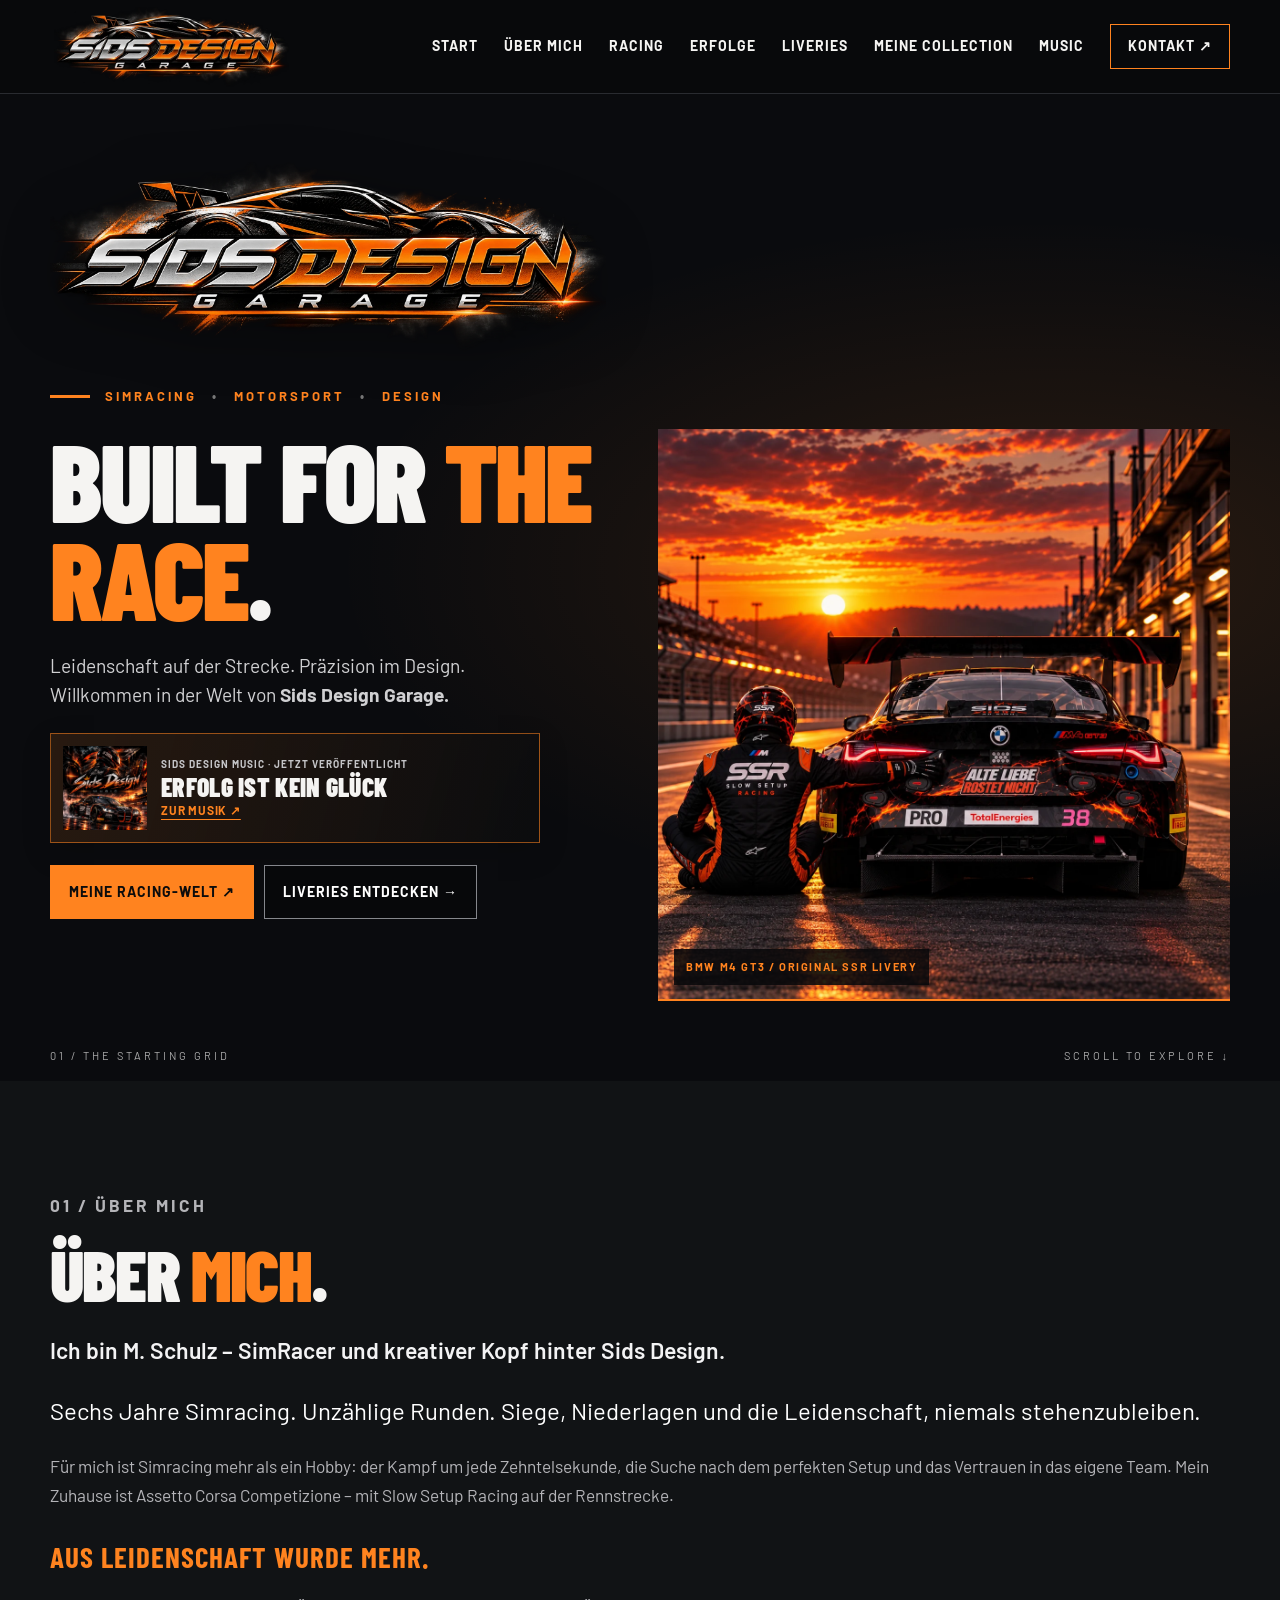
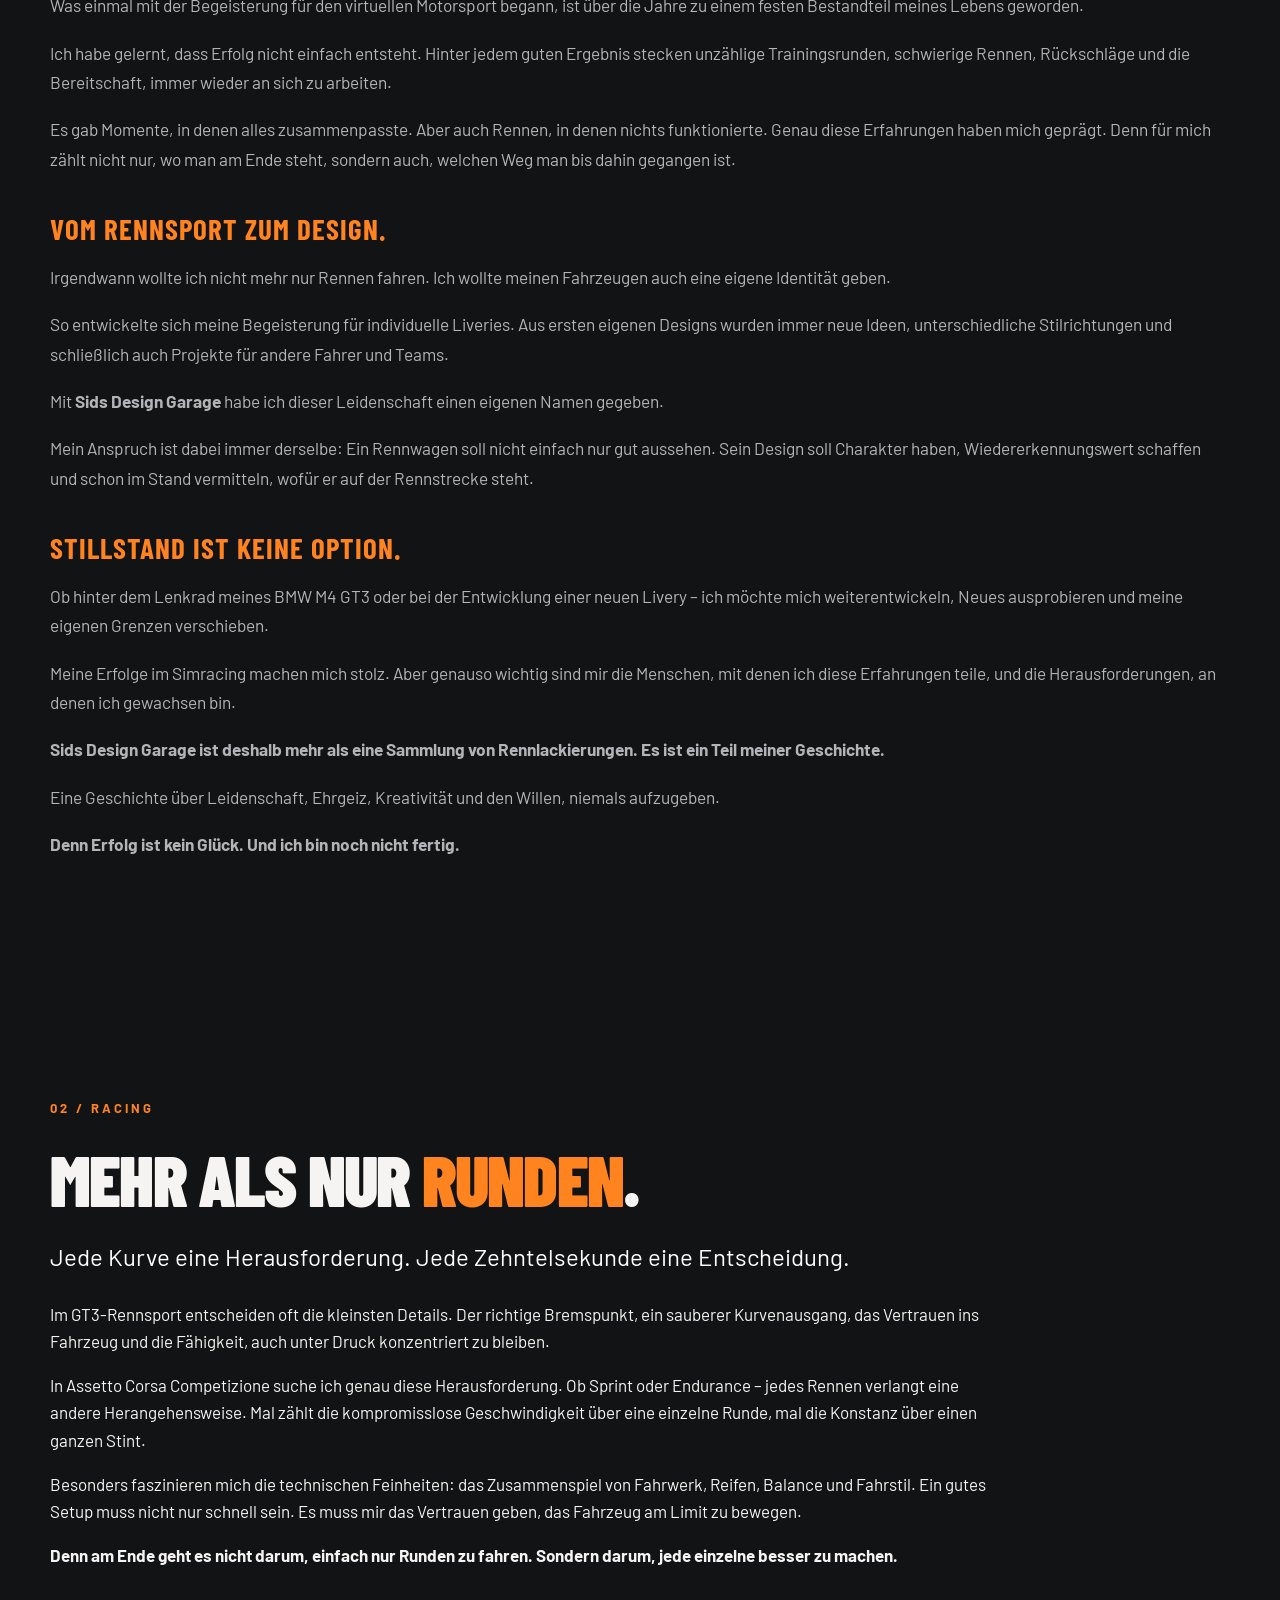
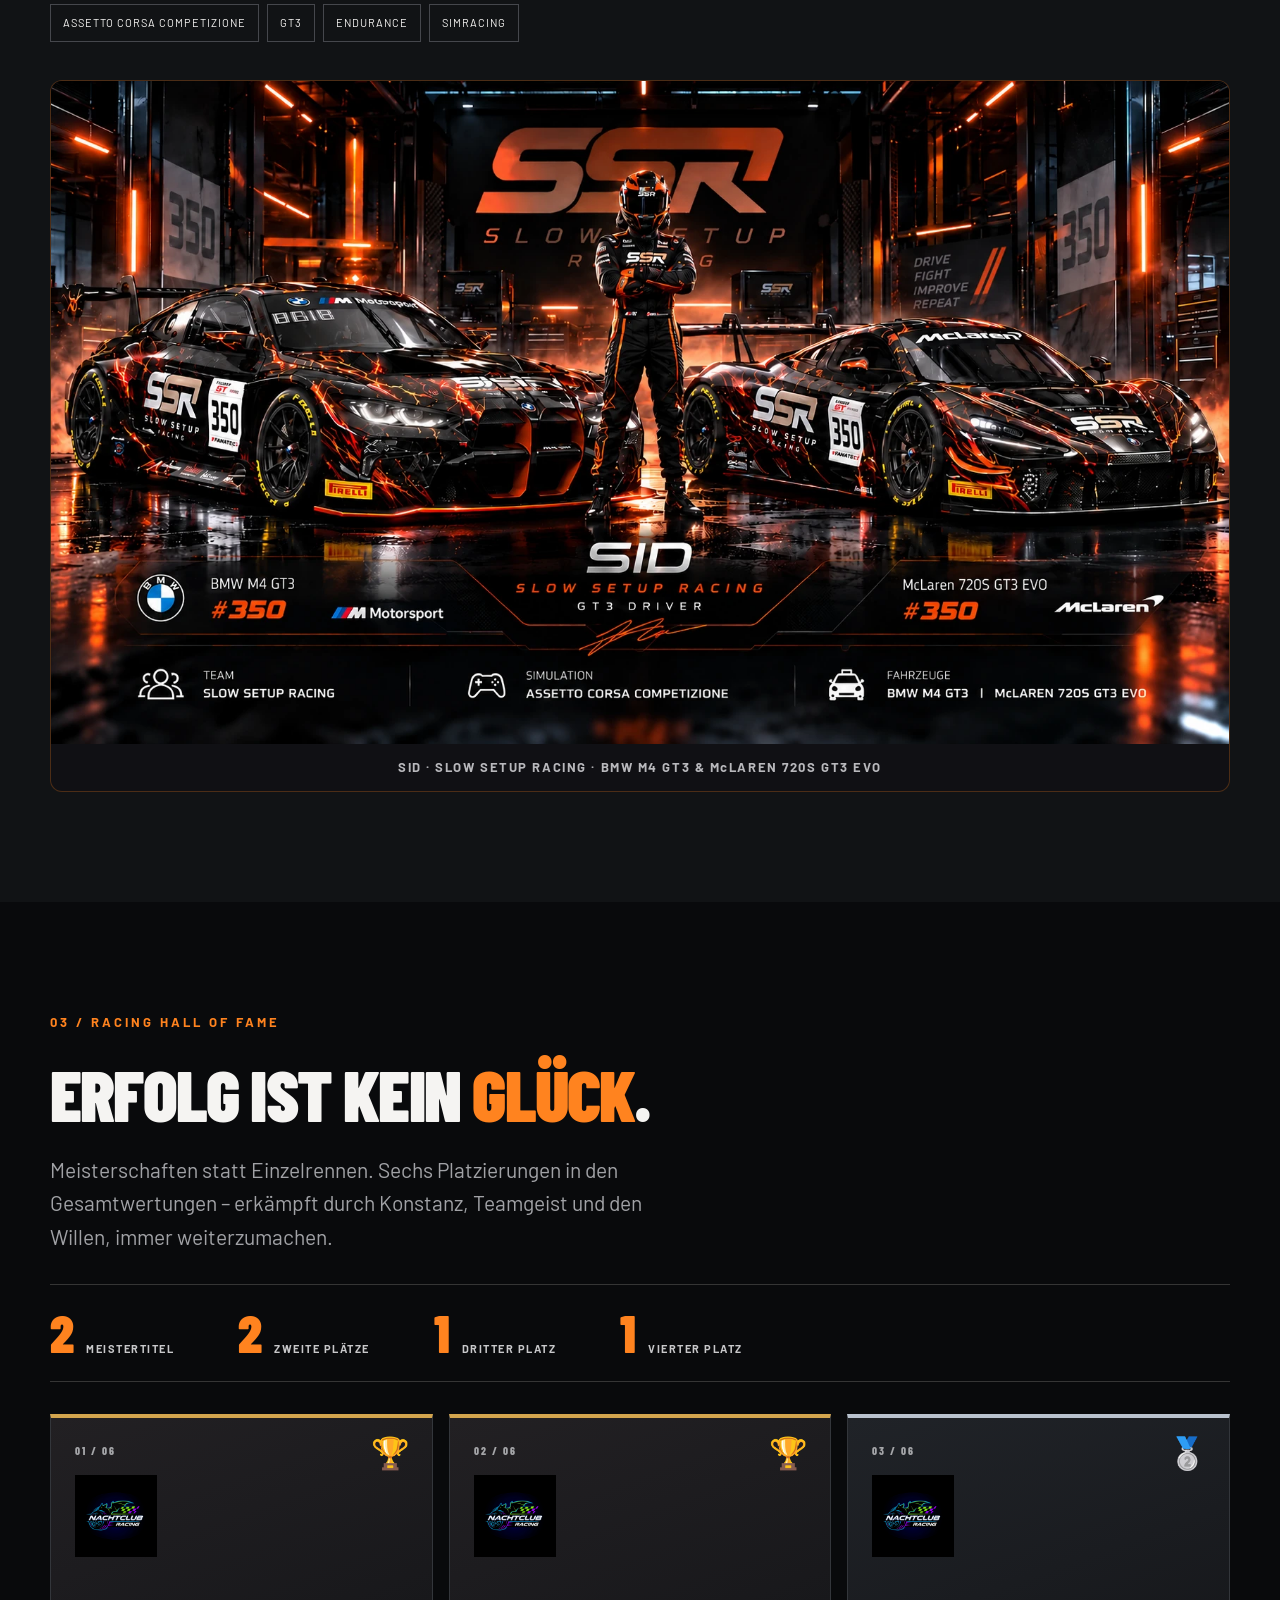
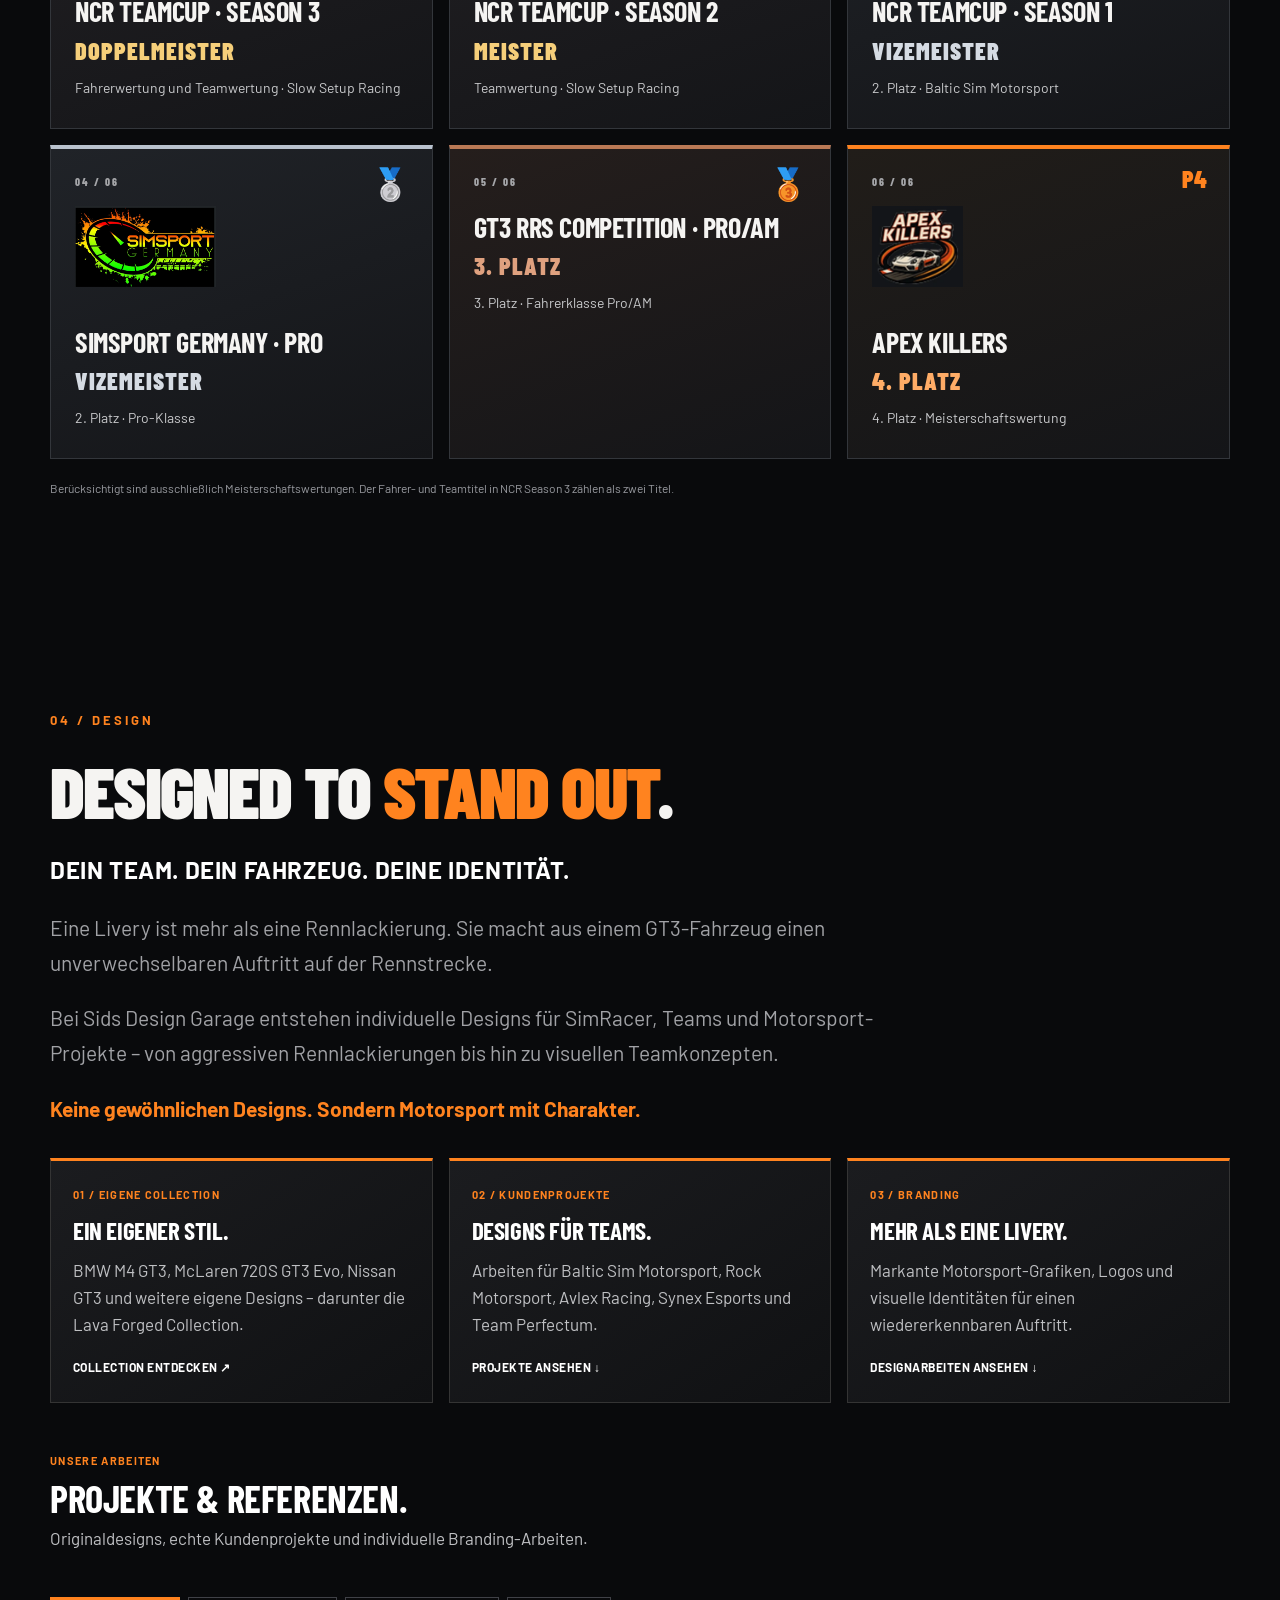
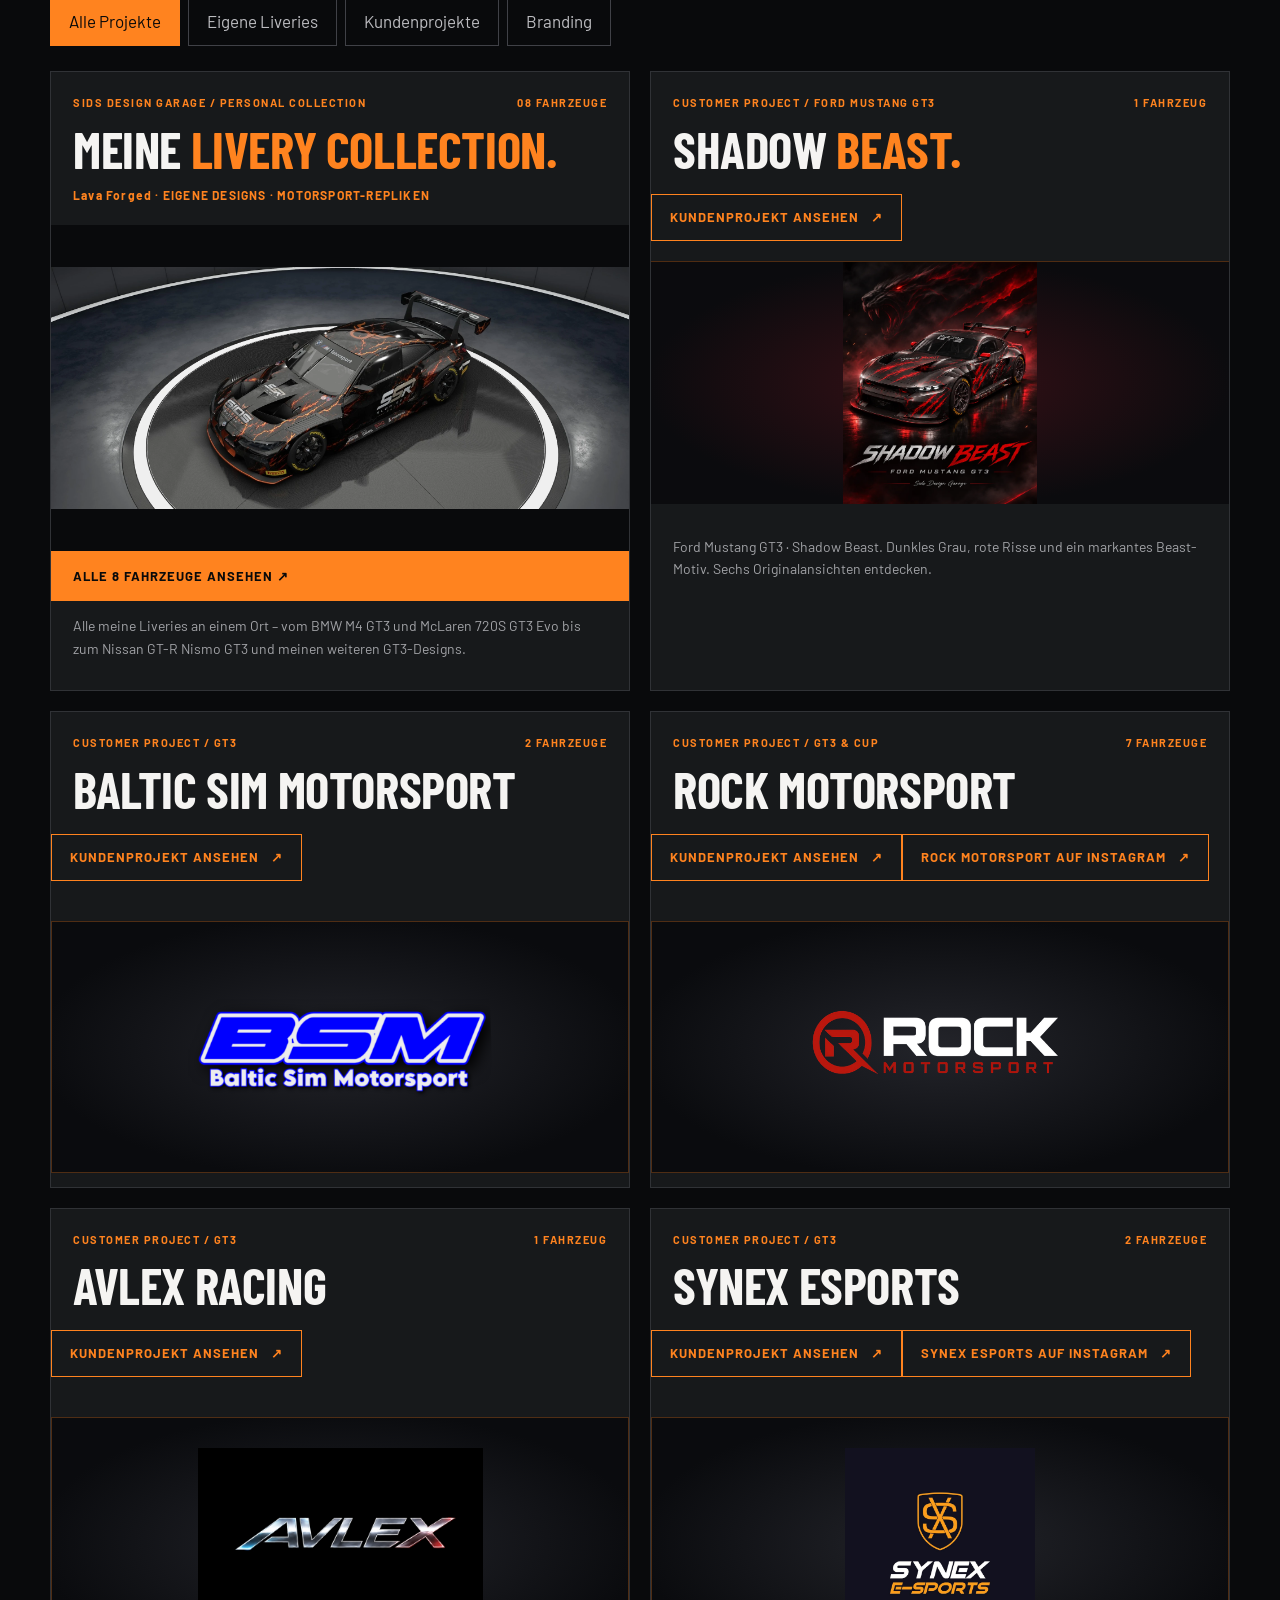
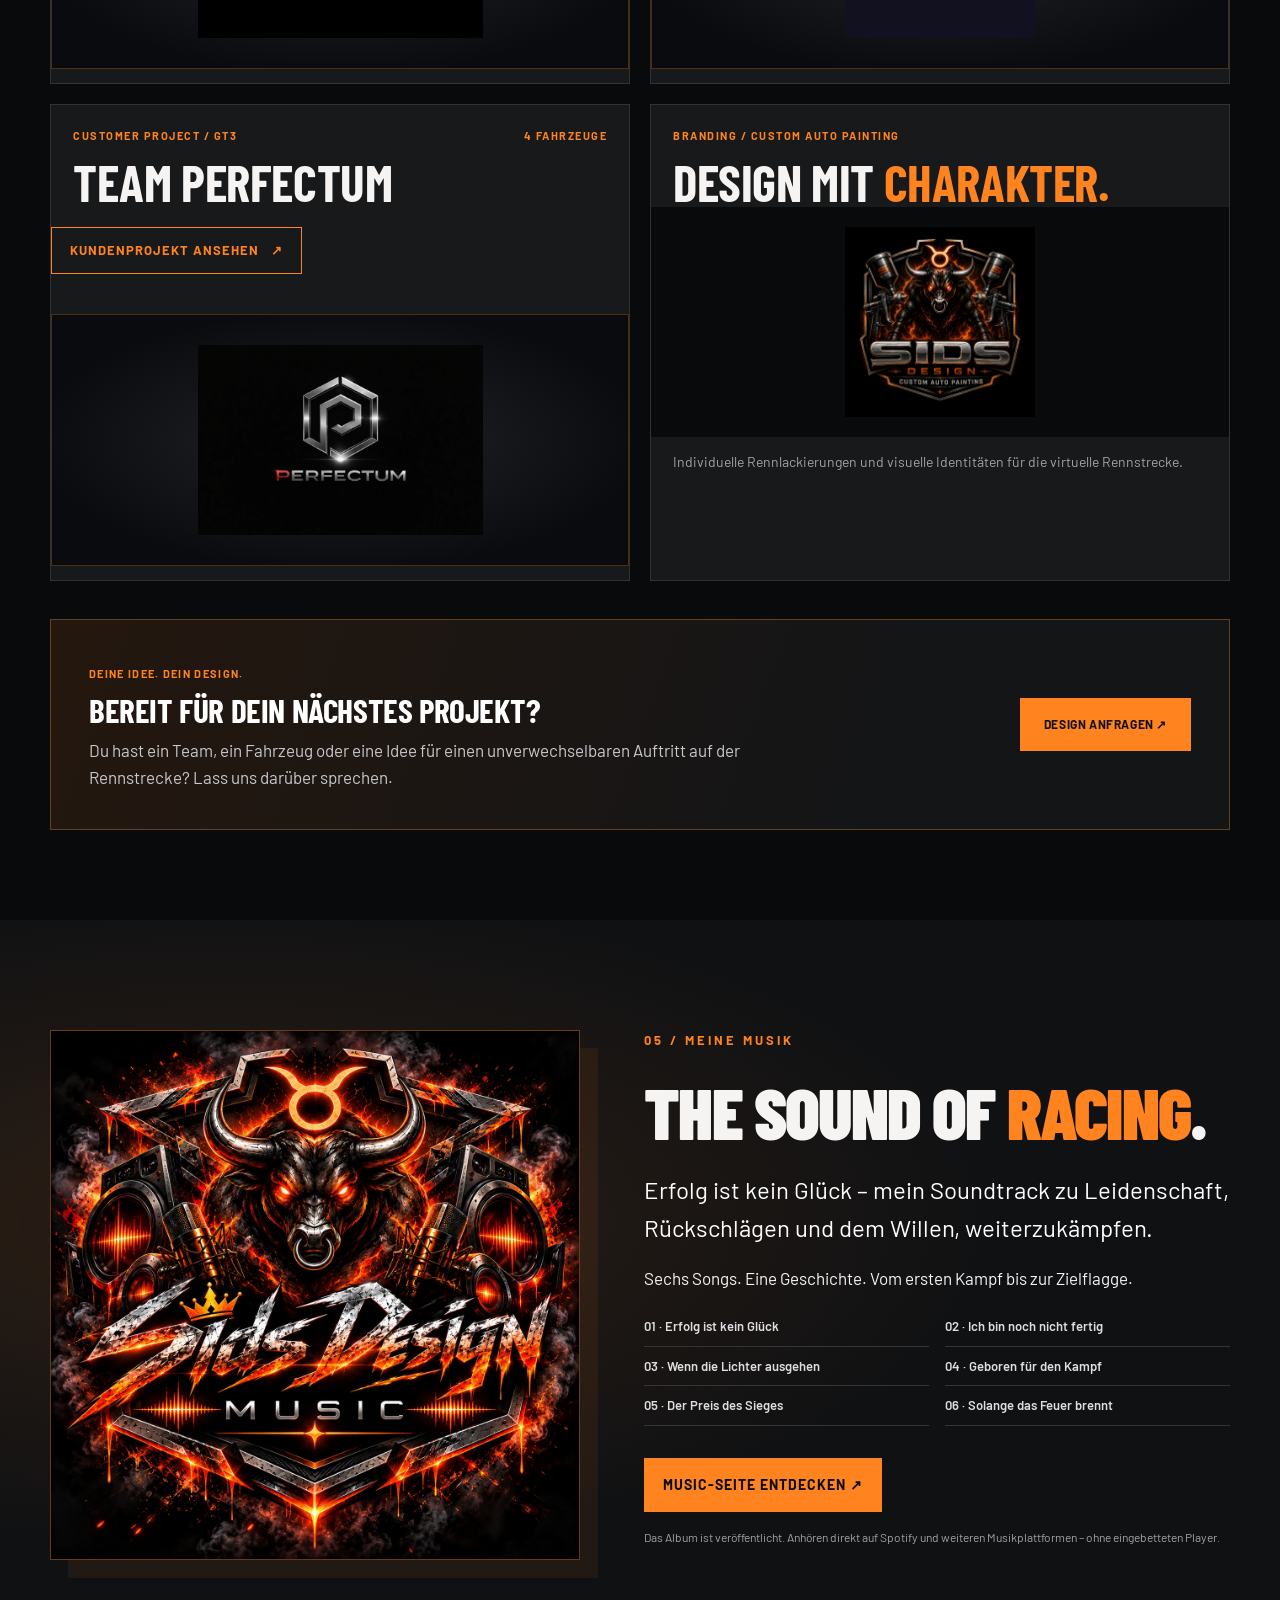
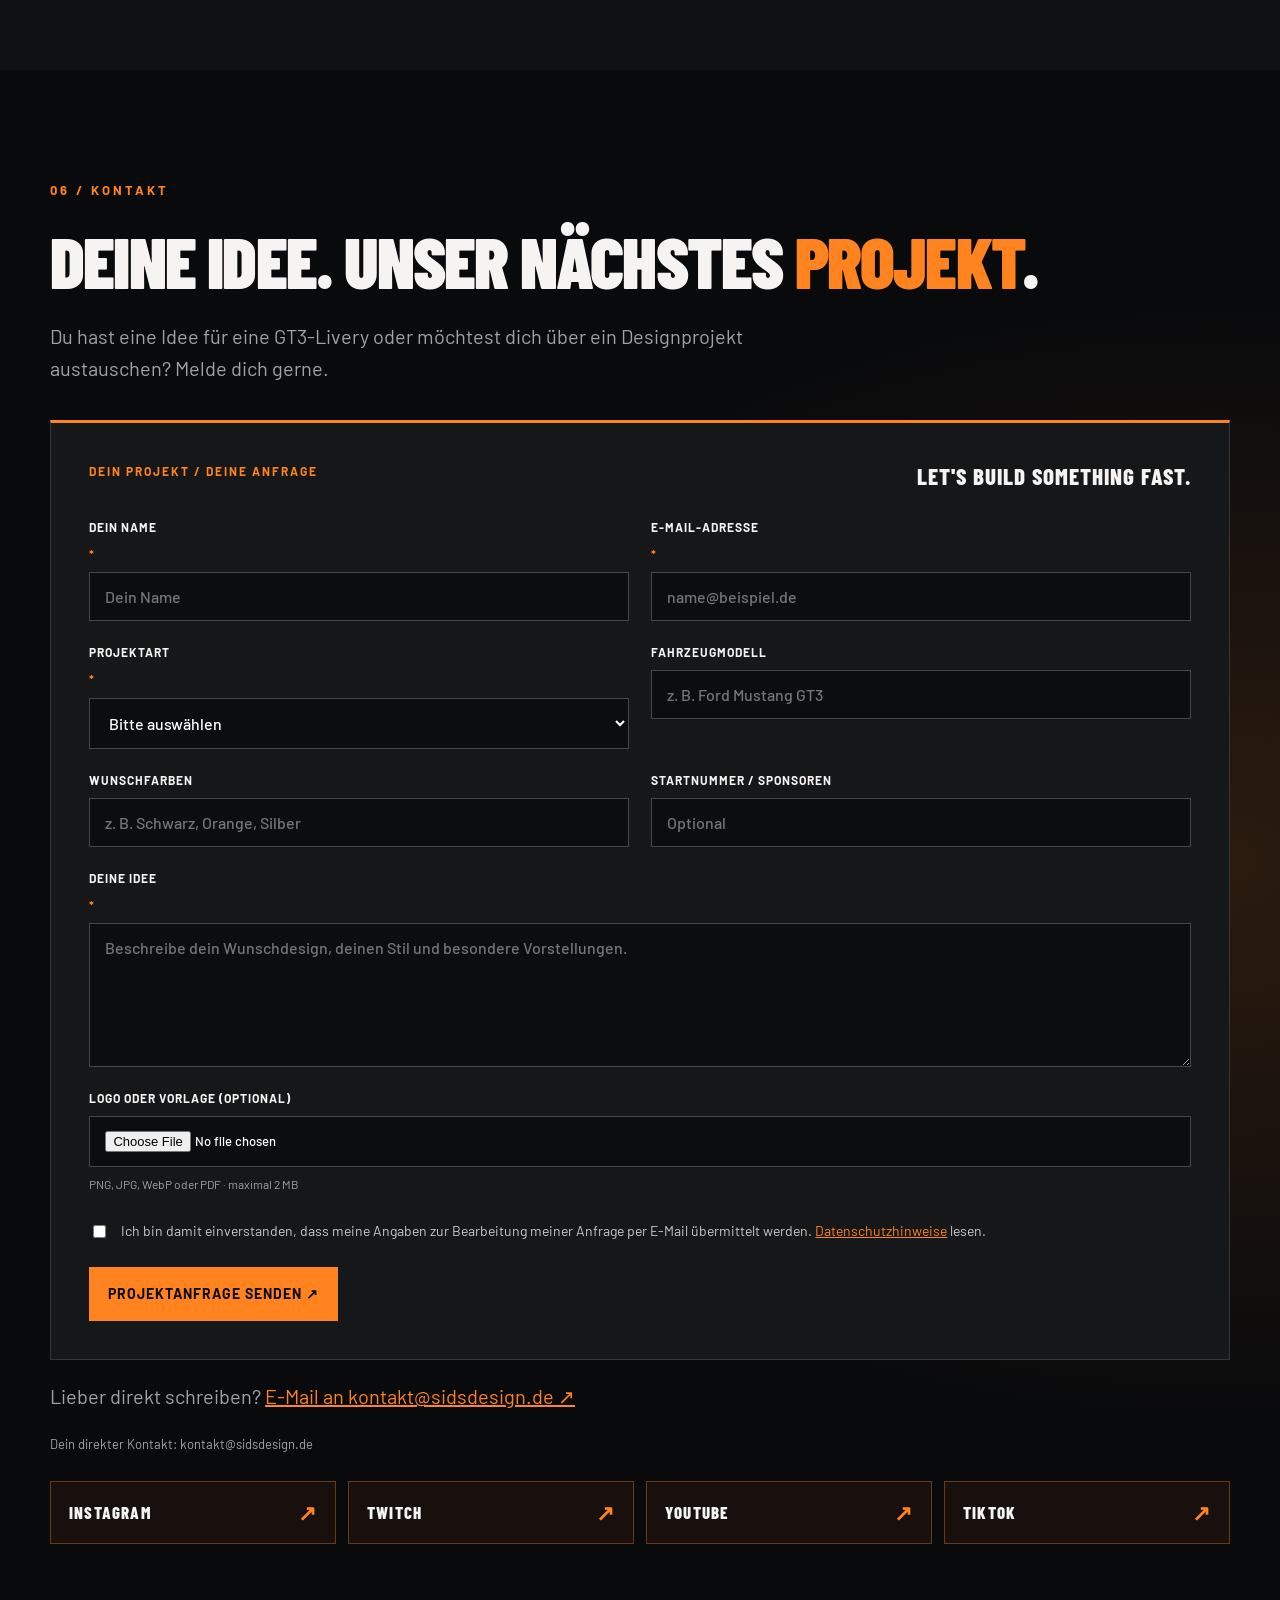
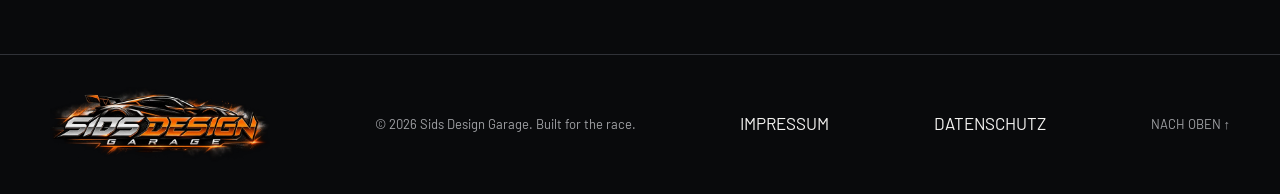
==== commit f03099b3: "Refresh stylesheet for Shadow Beast cover in homepage gallery" ====
--- a/index.html
+++ b/index.html
@@ -12,7 +12,7 @@
 <meta property="og:title" content="Sids Design Garage | GT3 Liveries &amp; Kundenprojekte"/>
 <meta property="og:description" content="Individuelle GT3-Liveries, Simracing und Motorsportdesign mit Charakter."/>
 
-<link href="styles.css?v=shadow-beast-20261107" rel="stylesheet"/><script defer="" src="script.js?v=inquiry-20261025"></script>
+<link href="styles.css?v=shadow-beast-preview-20261107" rel="stylesheet"/><script defer="" src="script.js?v=inquiry-20261025"></script>
 <style>.clean-type-heading{font-family:'Barlow Condensed',Impact,sans-serif!important;font-size:clamp(42px,5.6vw,78px)!important;font-weight:900!important;font-style:normal!important;line-height:.99!important;letter-spacing:-.025em!important;text-transform:uppercase;max-width:100%;margin:16px 0 24px!important;overflow-wrap:normal}.clean-type-heading em{font-style:normal;color:var(--orange,#ff831f)}.clean-type-hero{font-size:clamp(62px,8.5vw,130px)!important;line-height:.9!important}@media(max-width:600px){.clean-type-heading{font-size:clamp(38px,10vw,58px)!important}.clean-type-hero{font-size:clamp(60px,13vw,88px)!important}} .collection-teaser-link{display:block;position:relative;background:#090a0c;overflow:hidden}.collection-teaser-link img{display:block;width:100%;aspect-ratio:16/9;object-fit:contain}.collection-teaser-link span{display:block;padding:15px 22px;background:#ff831f;color:#0a0a0a;font-weight:900;letter-spacing:1px;font-size:13px}.collection-teaser-link:hover span{background:#ff9c4b}</style></head>
 <body>
 <a class="skip" href="#main">Zum Inhalt springen</a>
--- a/styles.css
+++ b/styles.css
@@ -290,7 +290,7 @@
 @media(max-width:850px){.livery-services{grid-template-columns:1fr;gap:12px}.livery-cta{align-items:stretch;flex-direction:column}.livery-cta>a{align-self:flex-start}}
 
 /* Shadow Beast – original Mustang GT3 customer project preview */
-.shadow-beast-project .shadow-beast-preview{display:block;width:100%;background:#090a0c;border-top:1px solid rgba(255,131,31,.28);overflow:hidden}
+.shadow-beast-project .shadow-beast-preview{display:block;width:100%;background:radial-gradient(ellipse at center,#361016 0%,#0b0b0e 72%);border-top:1px solid rgba(255,131,31,.28);overflow:hidden}
 .shadow-beast-project .shadow-beast-preview img{display:block;width:100%;height:auto;aspect-ratio:2048/857;object-fit:contain;transition:transform .25s ease}
 .shadow-beast-project .shadow-beast-preview:hover img{transform:scale(1.015)}
 .shadow-beast-project .portfolio-description{padding:18px 22px 22px;line-height:1.6}
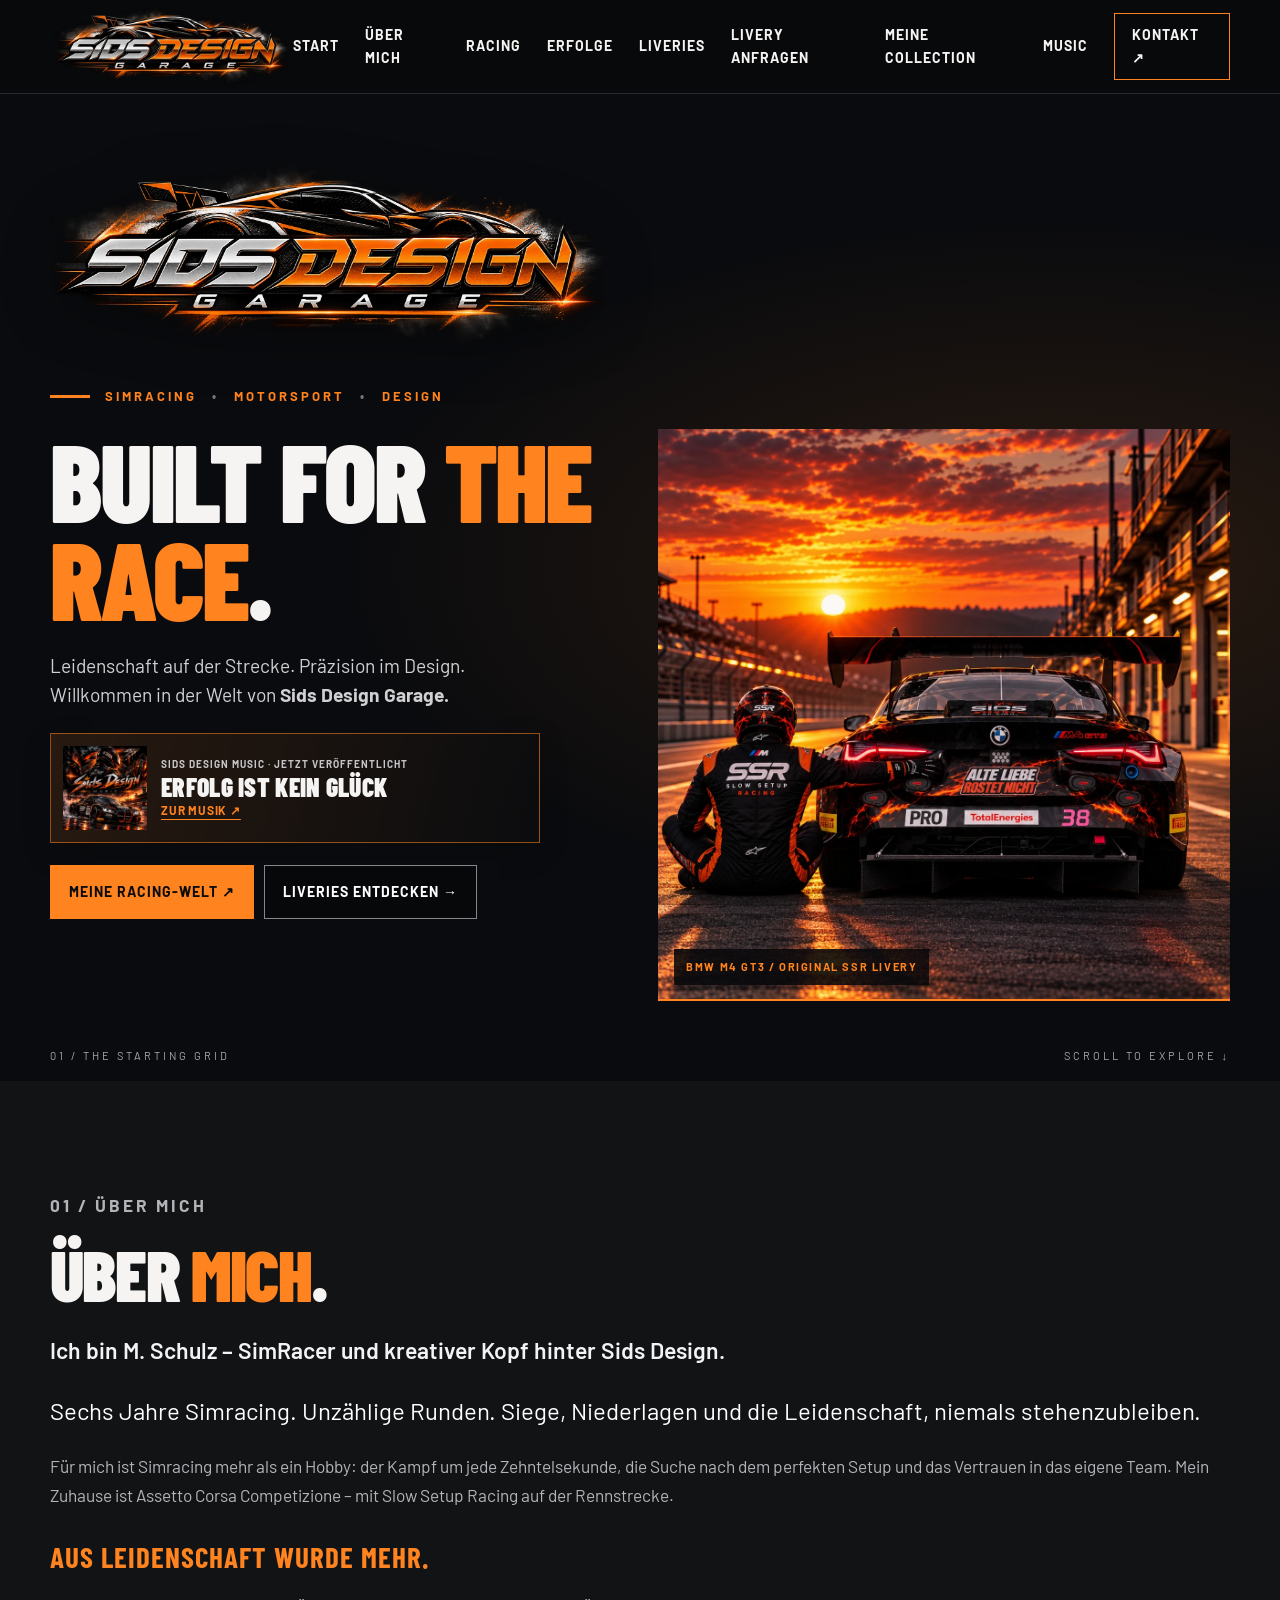
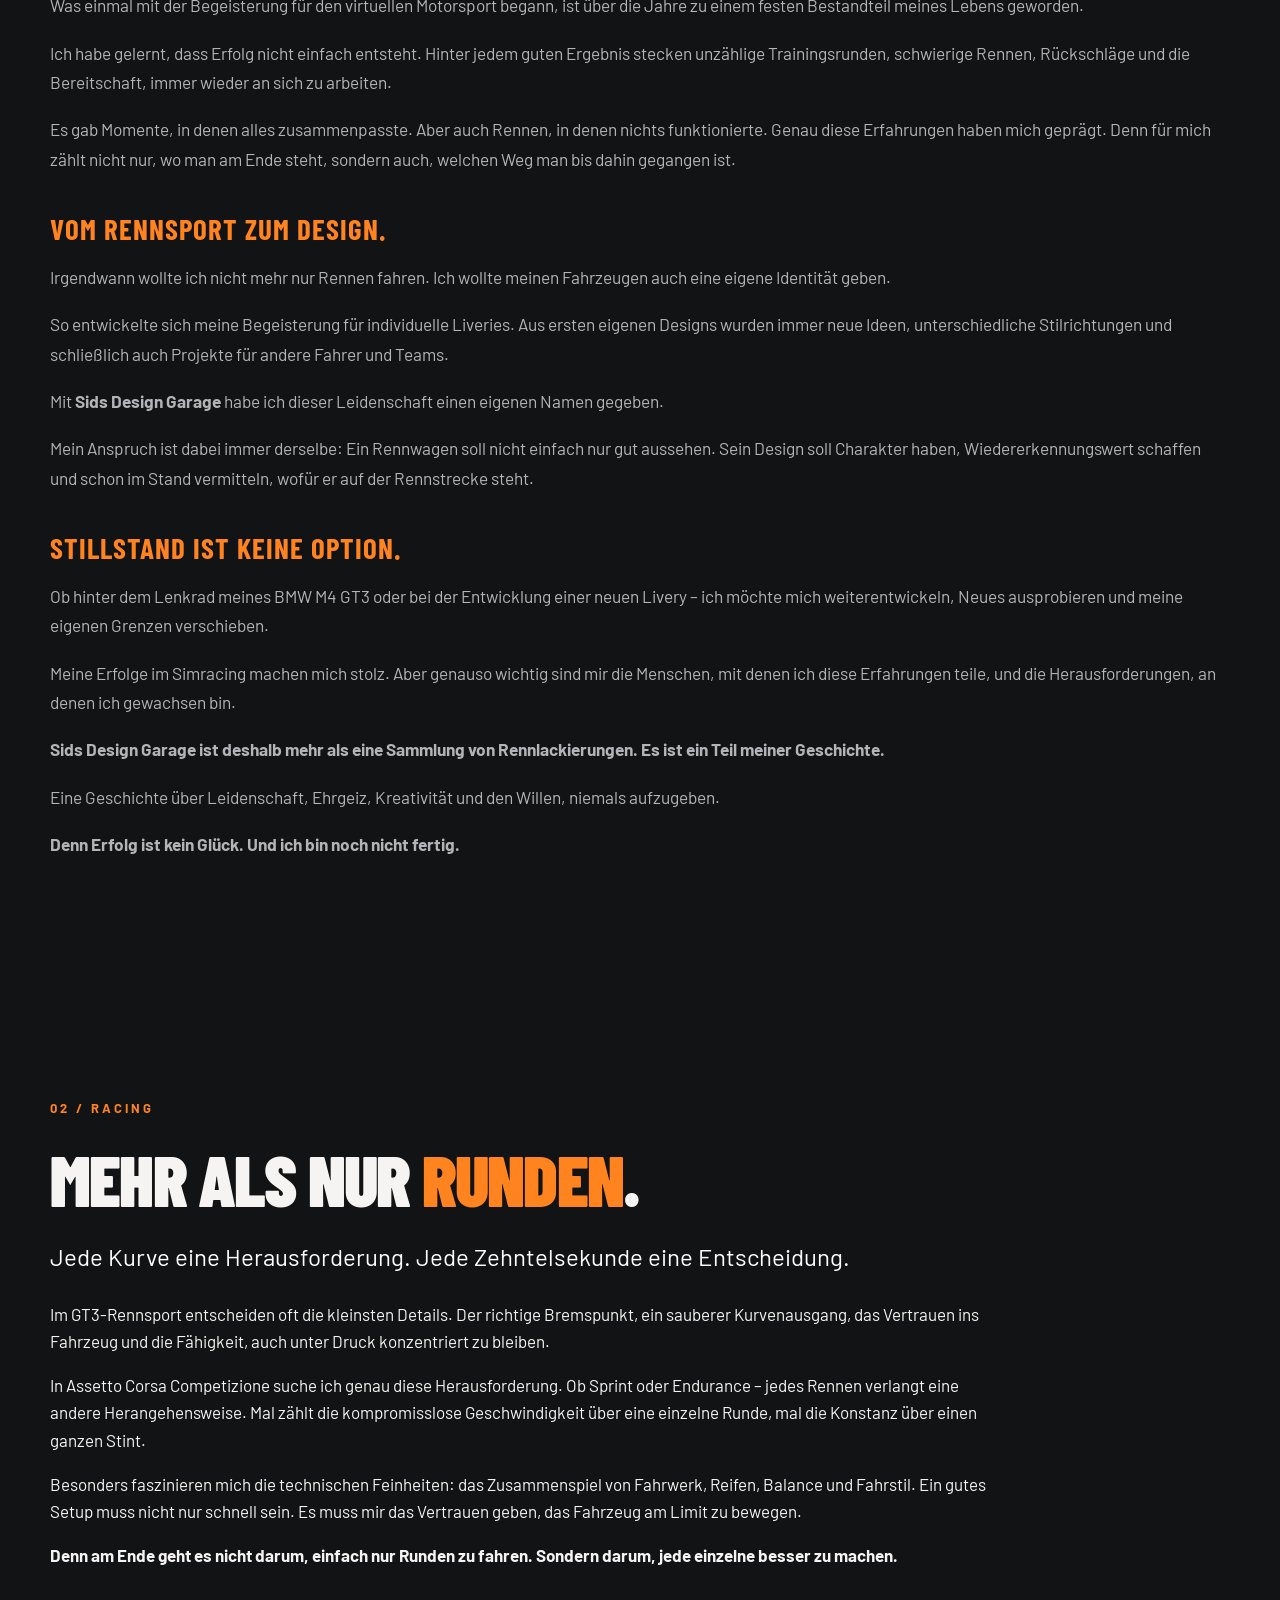
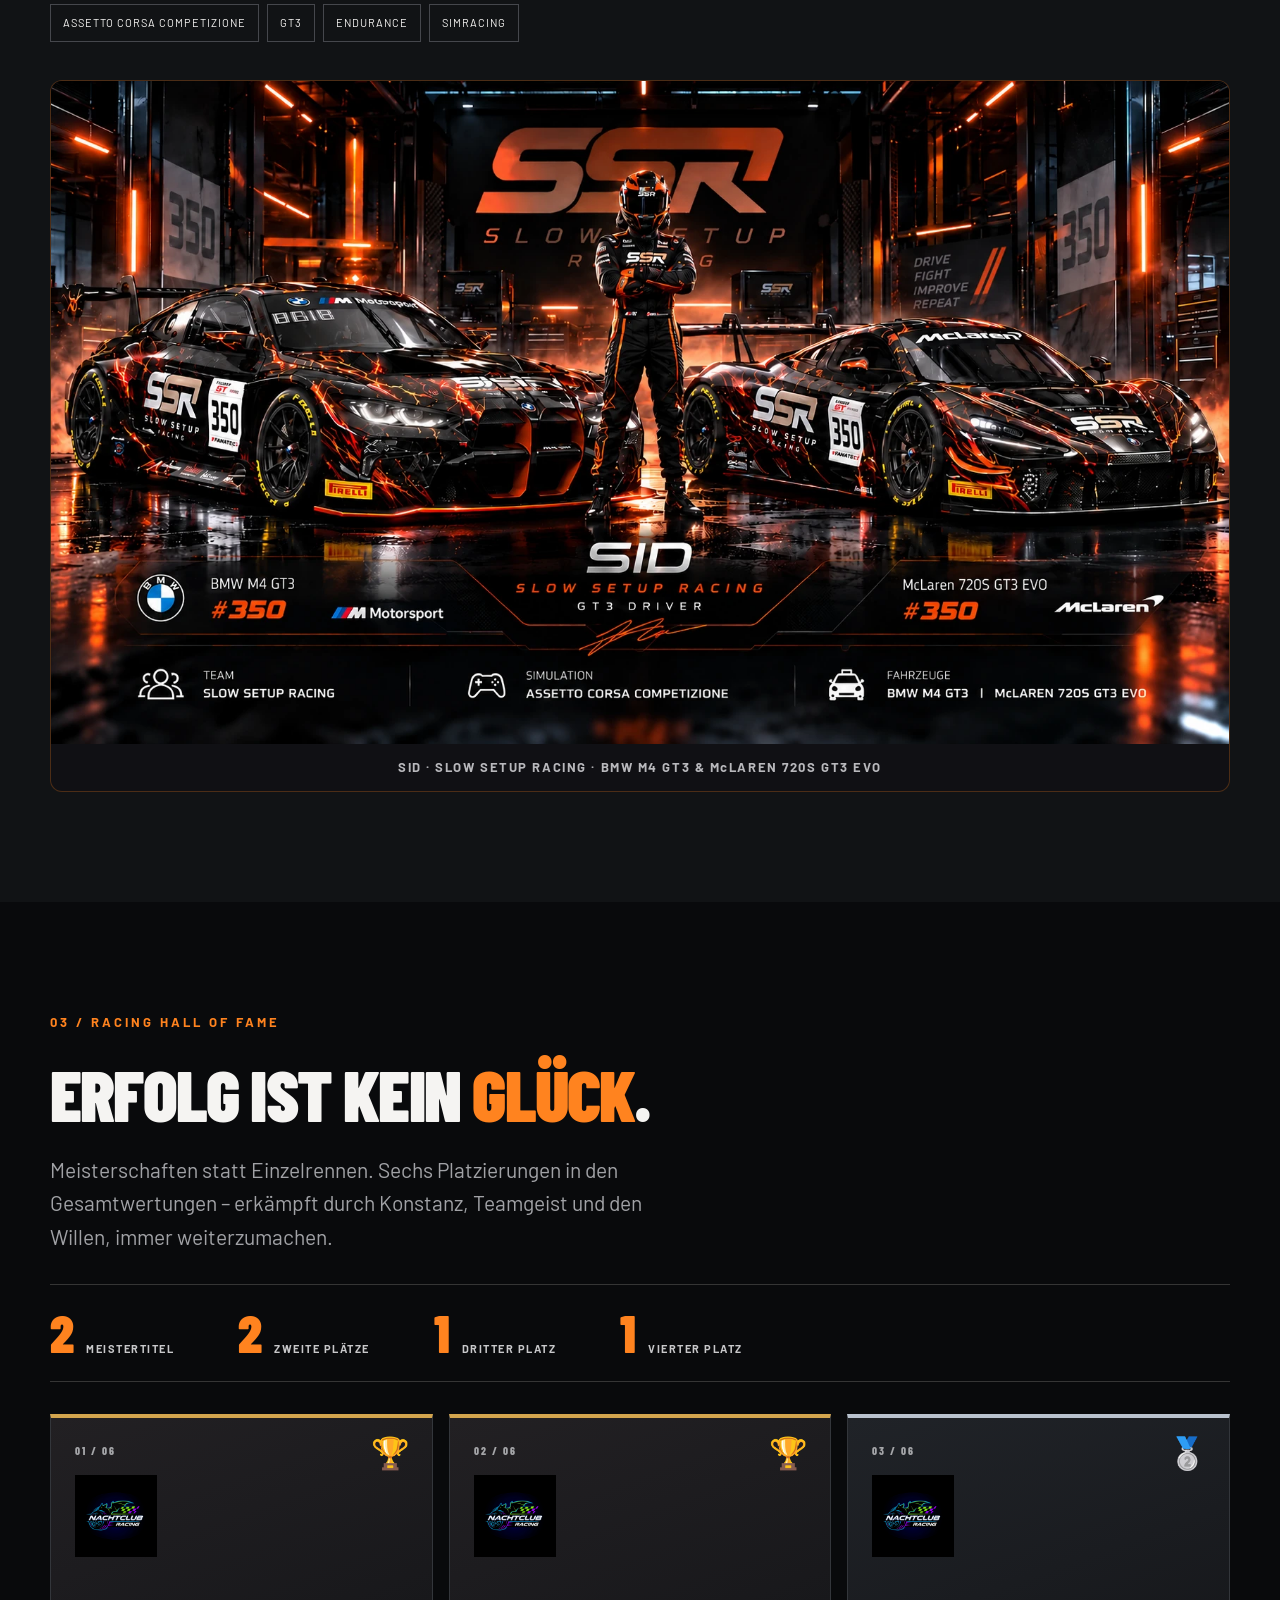
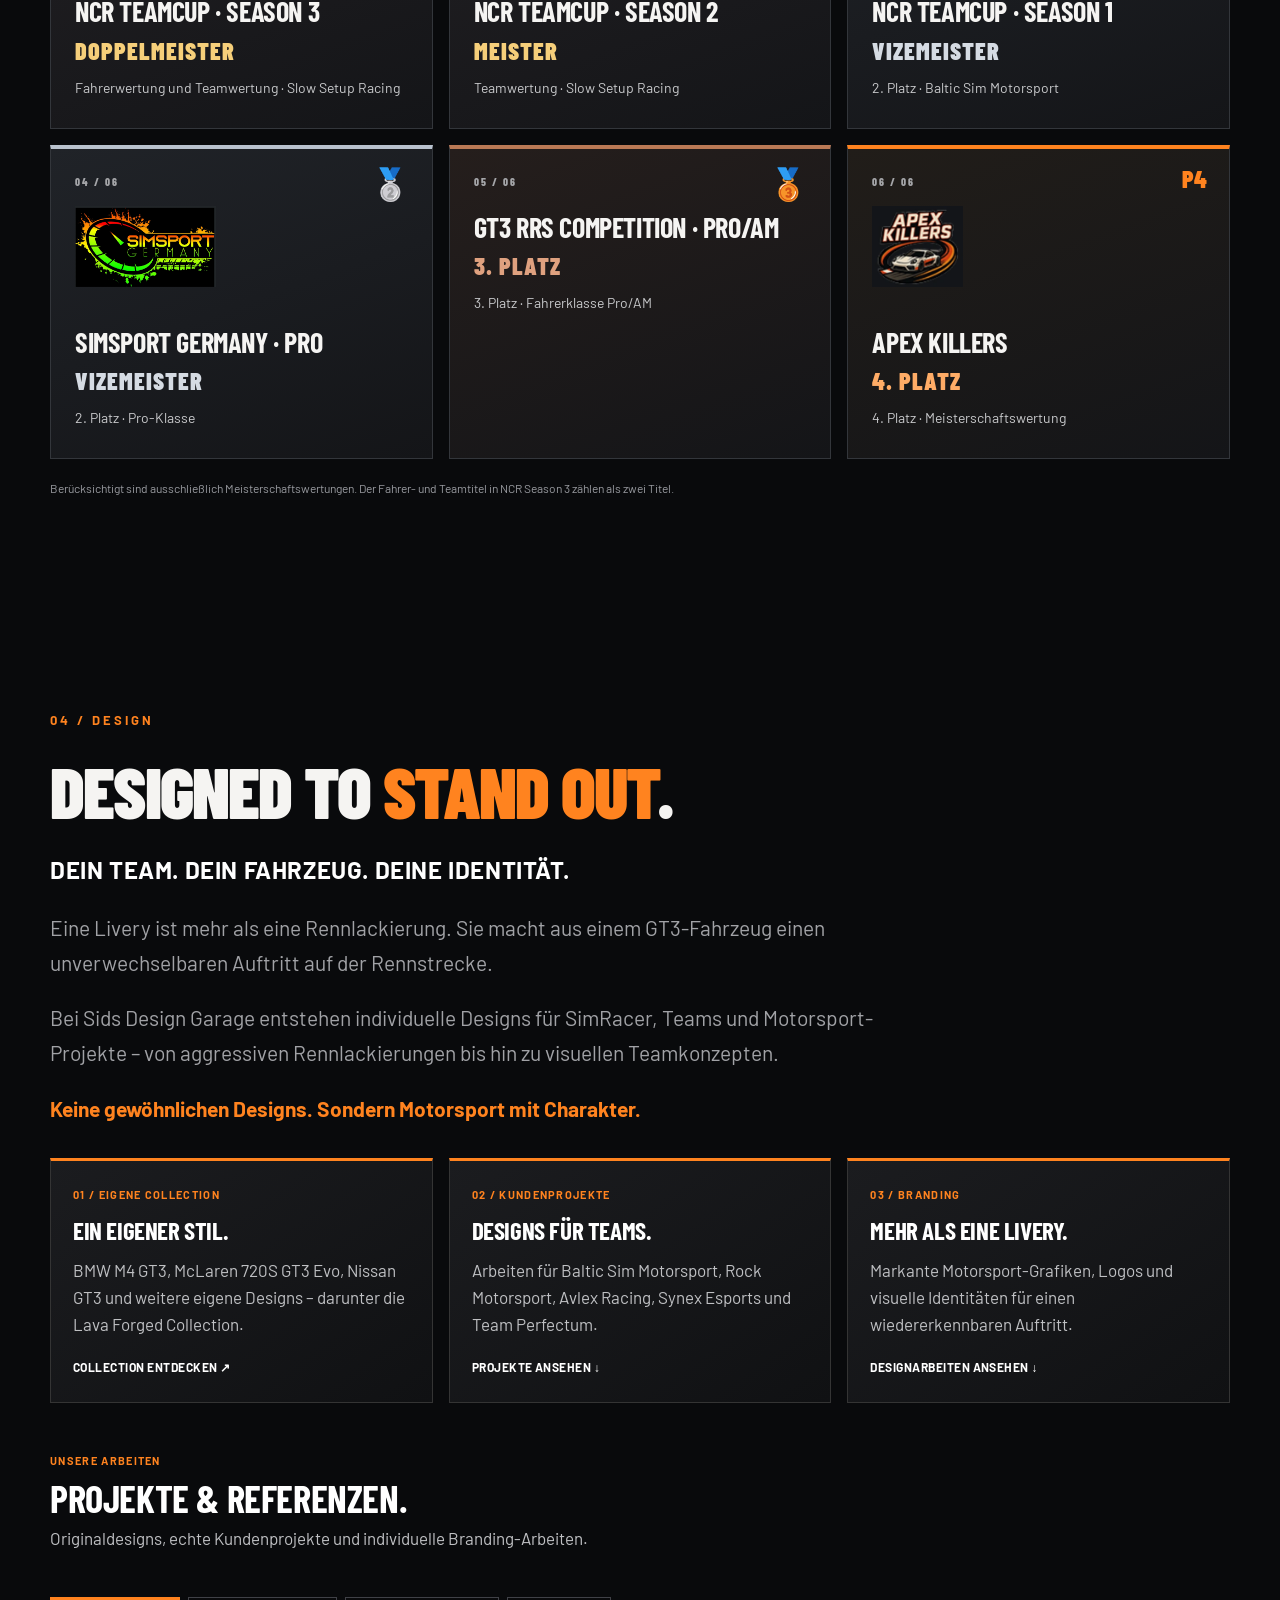
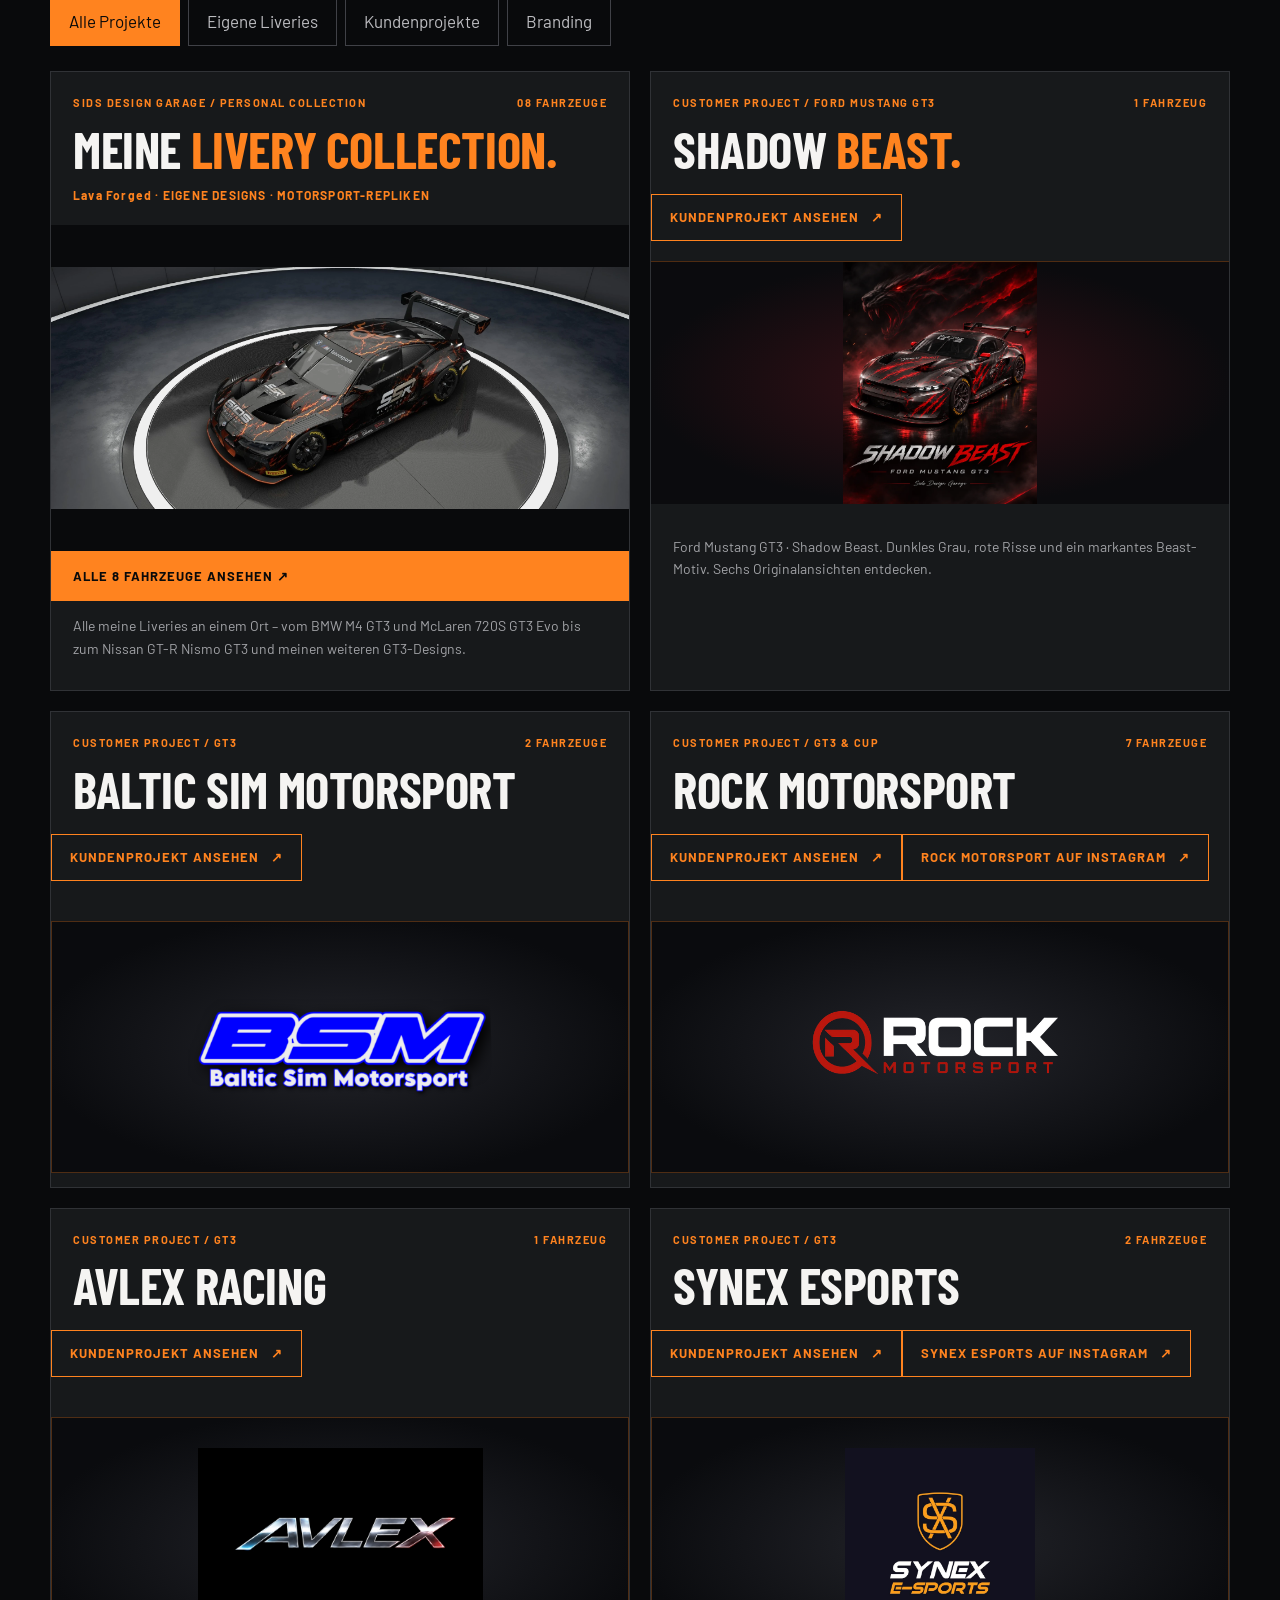
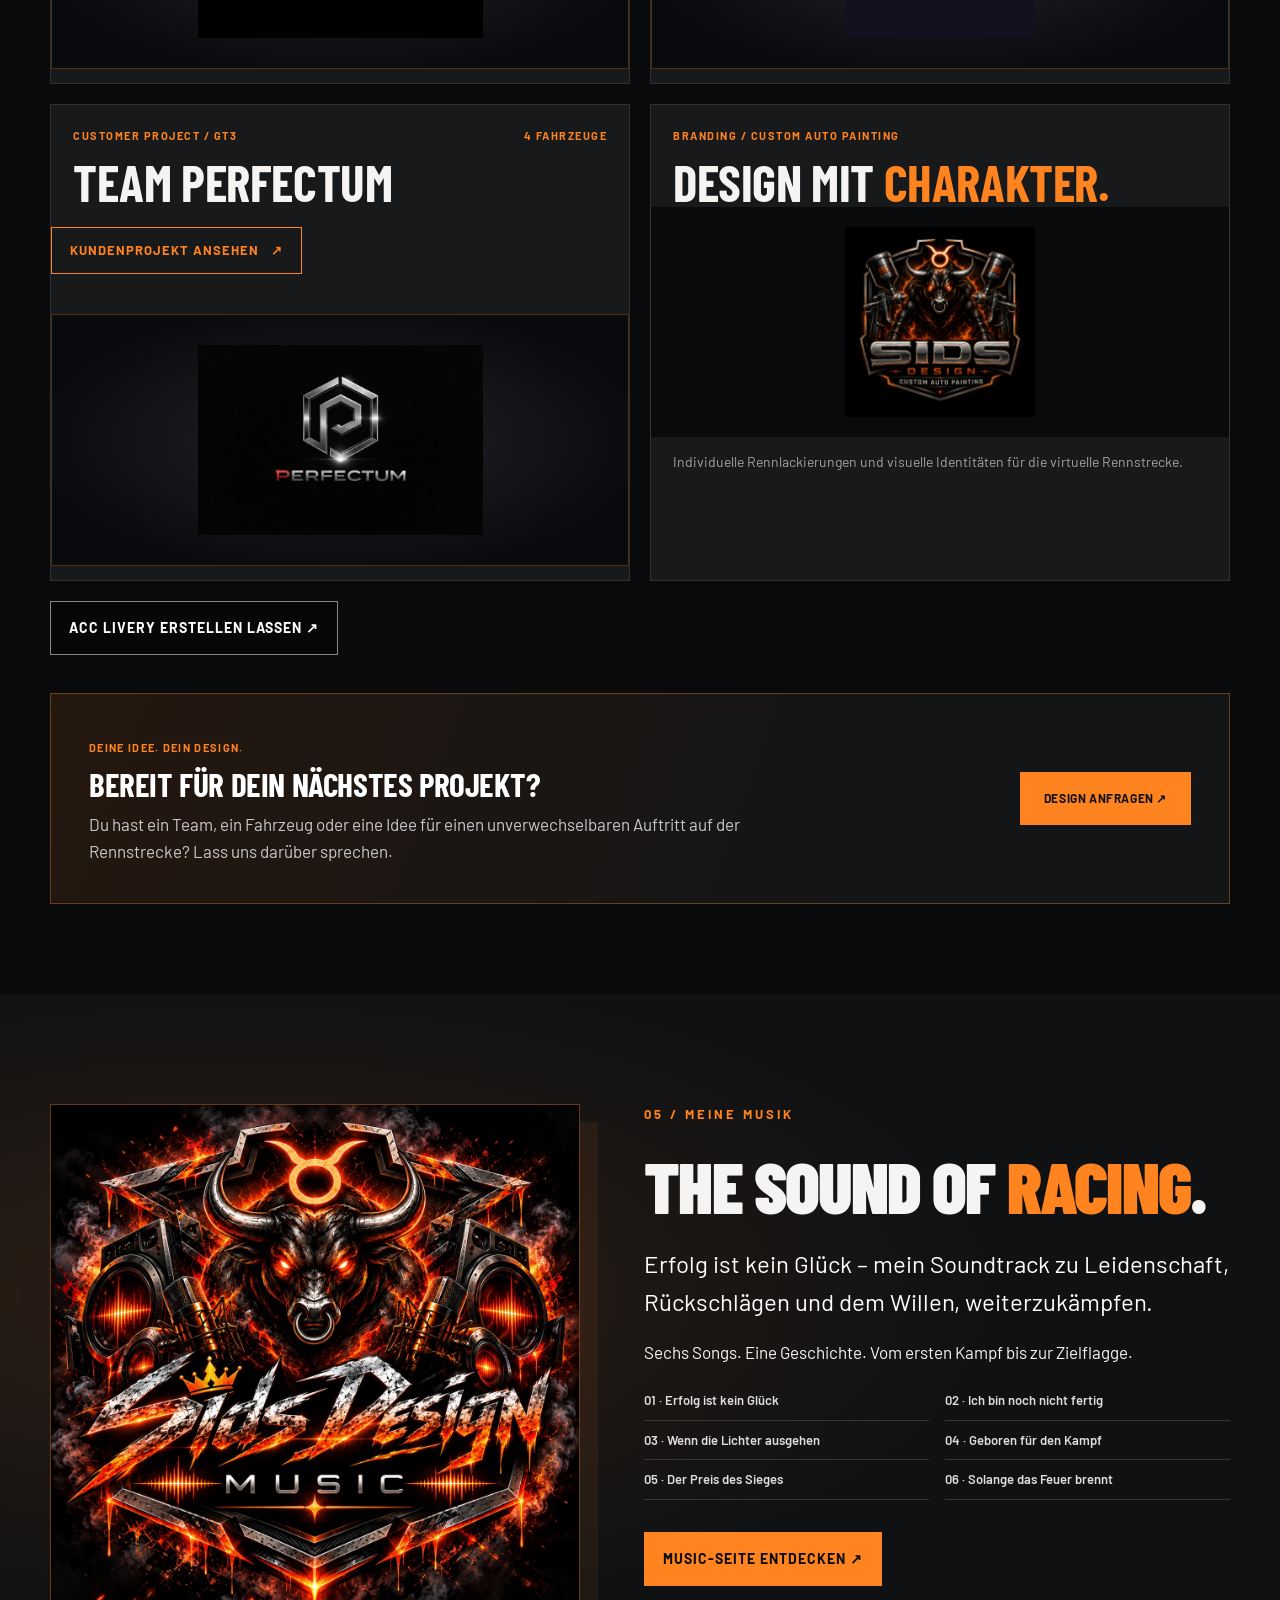
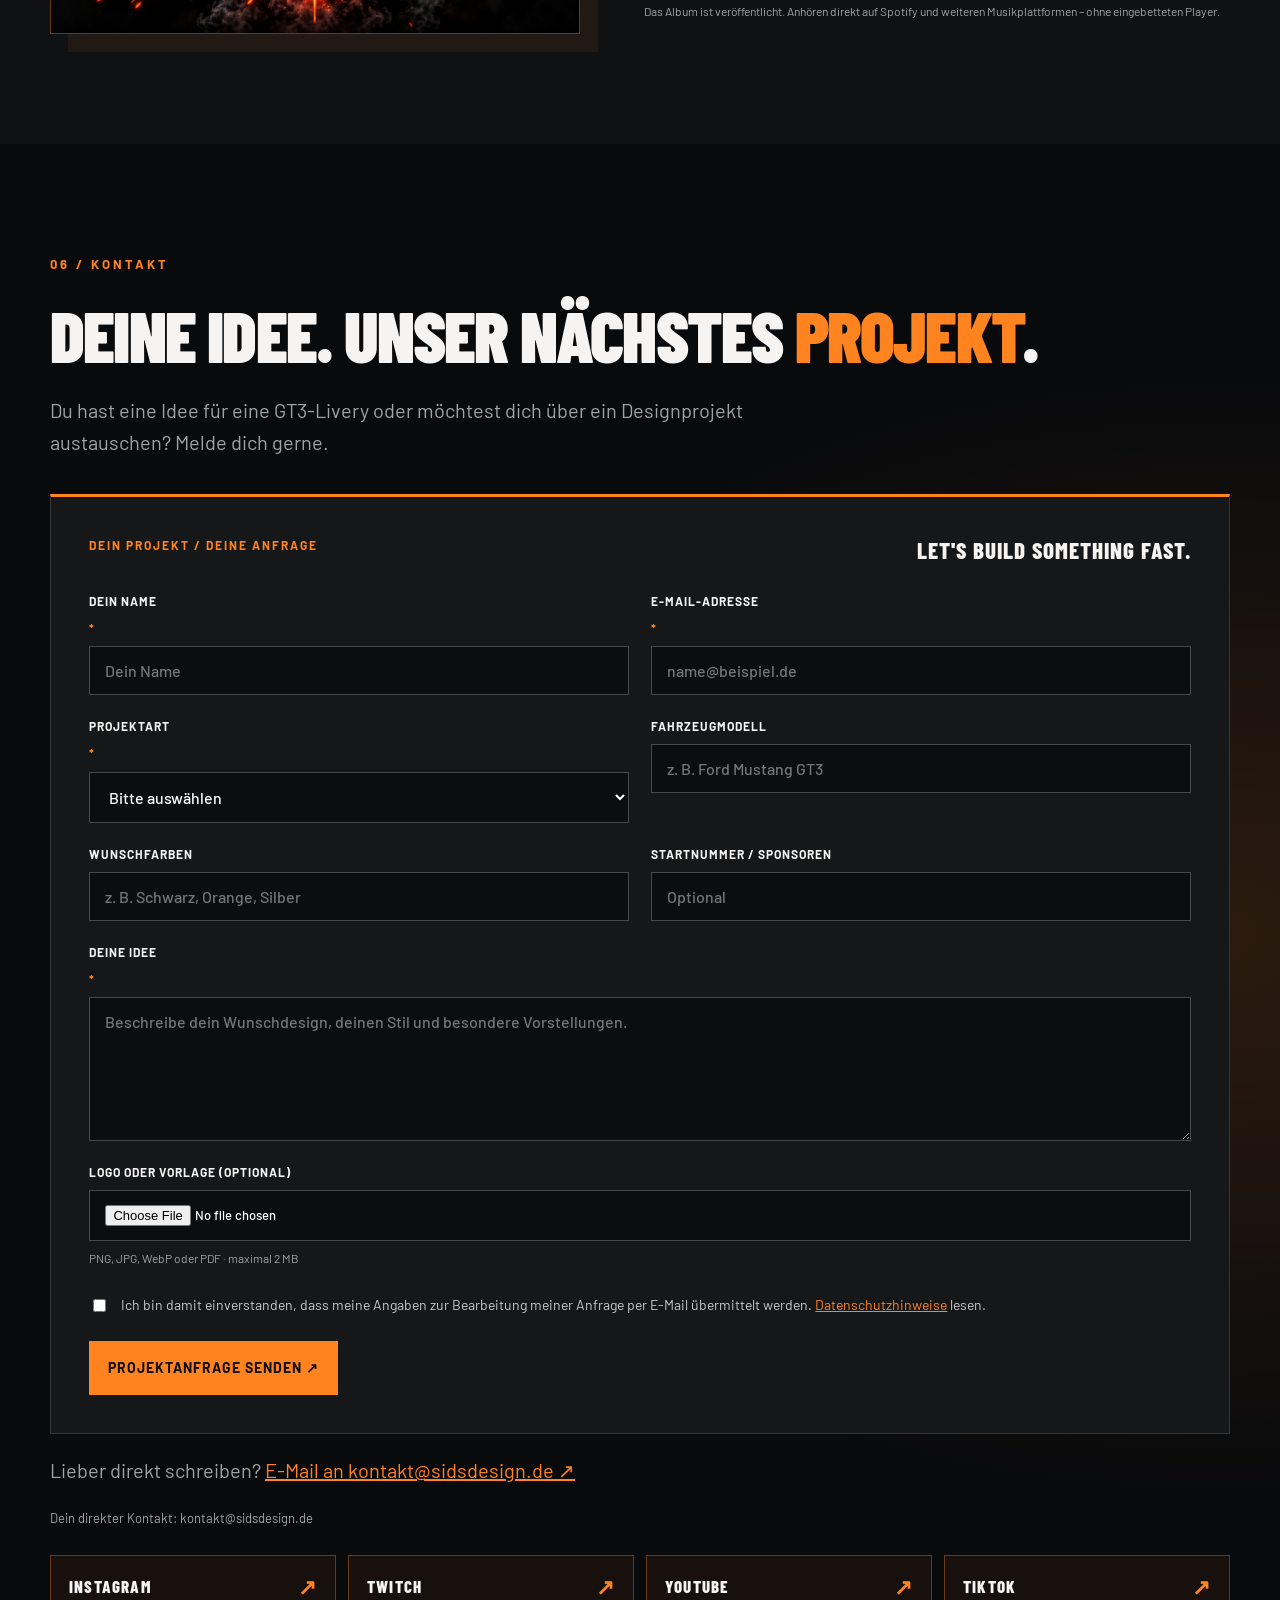
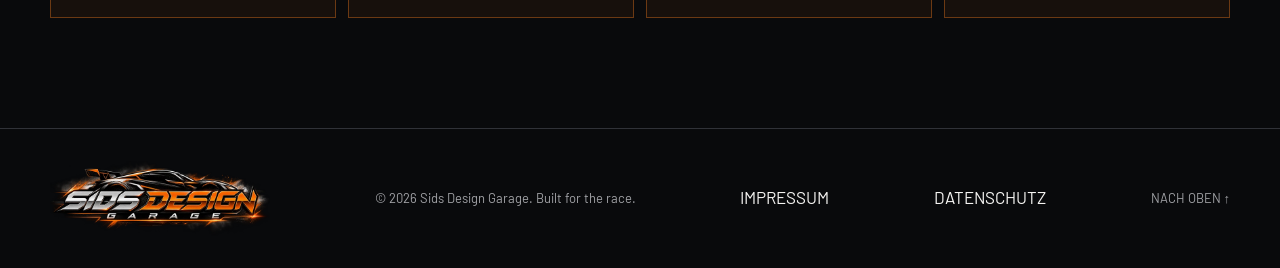
==== commit 1177db7e: "SEO: link ACC livery landing page from homepage" ====
--- a/index.html
+++ b/index.html
@@ -6,8 +6,8 @@
 <meta content="#0a0b0d" name="theme-color"/><meta content="Individuelle GT3-Liveries und Rennwagen-Designs für Assetto Corsa Competizione. Sids Design Garage gestaltet einzigartige Lackierungen für Fahrer und Simracing-Teams." name="description"/>
 <title>ACC &amp; GT3 Liveries erstellen lassen | Sids Design Garage</title>
 <link rel="icon" type="image/svg+xml" href="/favicon-sdg-v2.svg"/>
-<link rel="canonical" href="https://sidsdesign.de/"/>
-<meta property="og:url" content="https://sidsdesign.de/"/>
+<link rel="canonical" href="https://www.sidsdesign.de/"/>
+<meta property="og:url" content="https://www.sidsdesign.de/"/>
 <meta property="og:type" content="website"/>
 <meta property="og:title" content="Sids Design Garage | GT3 Liveries &amp; Kundenprojekte"/>
 <meta property="og:description" content="Individuelle GT3-Liveries, Simracing und Motorsportdesign mit Charakter."/>
@@ -16,7 +16,7 @@
 <style>.clean-type-heading{font-family:'Barlow Condensed',Impact,sans-serif!important;font-size:clamp(42px,5.6vw,78px)!important;font-weight:900!important;font-style:normal!important;line-height:.99!important;letter-spacing:-.025em!important;text-transform:uppercase;max-width:100%;margin:16px 0 24px!important;overflow-wrap:normal}.clean-type-heading em{font-style:normal;color:var(--orange,#ff831f)}.clean-type-hero{font-size:clamp(62px,8.5vw,130px)!important;line-height:.9!important}@media(max-width:600px){.clean-type-heading{font-size:clamp(38px,10vw,58px)!important}.clean-type-hero{font-size:clamp(60px,13vw,88px)!important}} .collection-teaser-link{display:block;position:relative;background:#090a0c;overflow:hidden}.collection-teaser-link img{display:block;width:100%;aspect-ratio:16/9;object-fit:contain}.collection-teaser-link span{display:block;padding:15px 22px;background:#ff831f;color:#0a0a0a;font-weight:900;letter-spacing:1px;font-size:13px}.collection-teaser-link:hover span{background:#ff9c4b}</style></head>
 <body>
 <a class="skip" href="#main">Zum Inhalt springen</a>
-<header class="site-header"><a aria-label="Sids Design Garage Startseite" class="brand" href="#start"><img class="brand-new-logo" alt="Sids Design Garage" src="assets/sids-design-garage-navigation.webp"/></a><button aria-controls="navigation" aria-expanded="false" aria-label="Menü öffnen" class="menu-toggle"><span></span><span></span><span></span></button><nav aria-label="Hauptnavigation" class="navigation" id="navigation"><a href="#start">Start</a><a href="#about">Über mich</a><a href="#racing">Racing</a><a href="#erfolge">Erfolge</a><a href="#liveries">Liveries</a><a href="livery-collection.html">Meine Collection</a><a href="music.html">Music</a><a class="nav-cta" href="#kontakt">Kontakt ↗</a></nav></header>
+<header class="site-header"><a aria-label="Sids Design Garage Startseite" class="brand" href="#start"><img class="brand-new-logo" alt="Sids Design Garage" src="assets/sids-design-garage-navigation.webp"/></a><button aria-controls="navigation" aria-expanded="false" aria-label="Menü öffnen" class="menu-toggle"><span></span><span></span><span></span></button><nav aria-label="Hauptnavigation" class="navigation" id="navigation"><a href="#start">Start</a><a href="#about">Über mich</a><a href="#racing">Racing</a><a href="#erfolge">Erfolge</a><a href="#liveries">Liveries</a><a href="acc-livery-erstellen-lassen.html">Livery anfragen</a><a href="livery-collection.html">Meine Collection</a><a href="music.html">Music</a><a class="nav-cta" href="#kontakt">Kontakt ↗</a></nav></header>
 <main id="main">
 <section class="hero" id="start"><div class="container hero-layout"><div class="hero-content"><img class="hero-brand-logo" src="assets/sids-design-garage-hero.webp" alt="Sids Design Garage – offizielles Motorsport-Logo" fetchpriority="high"/><p class="eyebrow"><span class="rule"></span> SIMRACING <b>•</b> MOTORSPORT <b>•</b> DESIGN</p><h1 class="clean-type-heading clean-type-hero">BUILT FOR <em>THE RACE</em>.</h1><p class="hero-intro">Leidenschaft auf der Strecke. Präzision im Design.<br/>Willkommen in der Welt von <strong>Sids Design Garage.</strong></p><aside class="hero-music-promo" aria-label="Sids Design Music Album Pre-Save"><img src="assets/sids-design-music.webp" alt="Sids Design Music" width="84" height="84"/><div class="hero-music-promo-copy"><span>SIDS DESIGN MUSIC · JETZT VERÖFFENTLICHT</span><strong>ERFOLG IST KEIN GLÜCK</strong><a href="music.html">ZUR MUSIK ↗</a></div></aside><div class="hero-actions"><a class="btn btn-primary" href="#racing">MEINE RACING-WELT ↗</a><a class="btn btn-outline" href="#liveries">LIVERIES ENTDECKEN →</a></div></div><div class="hero-car"><img alt="BMW M4 GT3 mit Rennfahrer am Heck bei Sonnenuntergang auf der Boxengasse" fetchpriority="high" src="assets/built-for-the-race-m4.webp"/><span class="hero-car-caption">BMW M4 GT3 / ORIGINAL SSR LIVERY</span></div></div><div class="hero-foot container"><span>01 / THE STARTING GRID</span><a href="#liveries">SCROLL TO EXPLORE ↓</a></div></section>
 <section class="section section-dark" id="about"><div class="container about-grid"><div><p class="section-kicker">01 / ÜBER MICH</p><h2 class="clean-type-heading">ÜBER <em>MICH</em>.</h2><p class="about-identity">Ich bin M. Schulz – SimRacer und kreativer Kopf hinter Sids Design.</p></div><div><p class="lead">Sechs Jahre Simracing. Unzählige Runden. Siege, Niederlagen und die Leidenschaft, niemals stehenzubleiben.</p><p>Für mich ist Simracing mehr als ein Hobby: der Kampf um jede Zehntelsekunde, die Suche nach dem perfekten Setup und das Vertrauen in das eigene Team. Mein Zuhause ist Assetto Corsa Competizione – mit Slow Setup Racing auf der Rennstrecke.</p><h3>AUS LEIDENSCHAFT WURDE MEHR.</h3><p>Was einmal mit der Begeisterung für den virtuellen Motorsport begann, ist über die Jahre zu einem festen Bestandteil meines Lebens geworden.</p><p>Ich habe gelernt, dass Erfolg nicht einfach entsteht. Hinter jedem guten Ergebnis stecken unzählige Trainingsrunden, schwierige Rennen, Rückschläge und die Bereitschaft, immer wieder an sich zu arbeiten.</p><p>Es gab Momente, in denen alles zusammenpasste. Aber auch Rennen, in denen nichts funktionierte. Genau diese Erfahrungen haben mich geprägt. Denn für mich zählt nicht nur, wo man am Ende steht, sondern auch, welchen Weg man bis dahin gegangen ist.</p><h3>VOM RENNSPORT ZUM DESIGN.</h3><p>Irgendwann wollte ich nicht mehr nur Rennen fahren. Ich wollte meinen Fahrzeugen auch eine eigene Identität geben.</p><p>So entwickelte sich meine Begeisterung für individuelle Liveries. Aus ersten eigenen Designs wurden immer neue Ideen, unterschiedliche Stilrichtungen und schließlich auch Projekte für andere Fahrer und Teams.</p><p>Mit <strong>Sids Design Garage</strong> habe ich dieser Leidenschaft einen eigenen Namen gegeben.</p><p>Mein Anspruch ist dabei immer derselbe: Ein Rennwagen soll nicht einfach nur gut aussehen. Sein Design soll Charakter haben, Wiedererkennungswert schaffen und schon im Stand vermitteln, wofür er auf der Rennstrecke steht.</p><h3>STILLSTAND IST KEINE OPTION.</h3><p>Ob hinter dem Lenkrad meines BMW M4 GT3 oder bei der Entwicklung einer neuen Livery – ich möchte mich weiterentwickeln, Neues ausprobieren und meine eigenen Grenzen verschieben.</p><p>Meine Erfolge im Simracing machen mich stolz. Aber genauso wichtig sind mir die Menschen, mit denen ich diese Erfahrungen teile, und die Herausforderungen, an denen ich gewachsen bin.</p><p><strong>Sids Design Garage ist deshalb mehr als eine Sammlung von Rennlackierungen. Es ist ein Teil meiner Geschichte.</strong></p><p>Eine Geschichte über Leidenschaft, Ehrgeiz, Kreativität und den Willen, niemals aufzugeben.</p><p><strong>Denn Erfolg ist kein Glück. Und ich bin noch nicht fertig.</strong></p></div></div></section>
@@ -27,7 +27,7 @@
 <article class="portfolio-item collection-teaser" data-category="own"><div class="portfolio-top"><span>SIDS DESIGN GARAGE / PERSONAL COLLECTION</span><strong>08 FAHRZEUGE</strong></div><h3>MEINE <em>LIVERY COLLECTION.</em></h3><p class="portfolio-team">Lava Forged · EIGENE DESIGNS · MOTORSPORT-REPLIKEN</p><a href="livery-collection.html" class="collection-teaser-link" aria-label="Alle acht eigenen Liveries ansehen"><img src="assets/sid-signature-bmw-01.webp" loading="lazy" alt="Original BMW M4 GT3 Lava Forged Livery als Vorschau"/><span>ALLE 8 FAHRZEUGE ANSEHEN ↗</span></a><p class="portfolio-description">Alle meine Liveries an einem Ort – vom BMW M4 GT3 und McLaren 720S GT3 Evo bis zum Nissan GT-R Nismo GT3 und meinen weiteren GT3-Designs.</p></article>
 <article class="portfolio-item shadow-beast-project" data-category="customer"><div class="portfolio-top"><span>CUSTOMER PROJECT / FORD MUSTANG GT3</span><strong>1 FAHRZEUG</strong></div><h3>SHADOW <em>BEAST.</em></h3><a class="signature-detail-link" href="shadow-beast.html">KUNDENPROJEKT ANSEHEN <span aria-hidden="true">↗</span></a><a class="shadow-beast-preview" href="shadow-beast.html" aria-label="Shadow Beast Cover und Projektgalerie ansehen"><img src="assets/customers/shadow-beast/shadow-beast-cover.webp" alt="Shadow Beast – Ford Mustang GT3 Cover mit rotem Beast, aggressiver Rennlackierung und Shadow-Beast-Schriftzug" width="1122" height="1402" loading="lazy" decoding="async"></a><p class="portfolio-description">Ford Mustang GT3 · Shadow Beast. Dunkles Grau, rote Risse und ein markantes Beast-Motiv. Sechs Originalansichten entdecken.</p></article>
 <article class="portfolio-item multi-vehicle-project" data-category="customer"><div class="portfolio-top"><span>CUSTOMER PROJECT / GT3</span><strong>2 FAHRZEUGE</strong></div><h3>BALTIC SIM MOTORSPORT</h3><a class="signature-detail-link" href="baltic-sim-motorsport.html">KUNDENPROJEKT ANSEHEN <span aria-hidden="true">↗</span></a><button type="button" class="team-open" aria-expanded="false" aria-label="BALTIC SIM MOTORSPORT: Fahrzeuge anzeigen"><span class="team-logo-frame"><img src="assets/customers/baltic-sim-motorsport-logo.png" alt="Originales Logo von BALTIC SIM MOTORSPORT" loading="lazy"/></span></button><div class="rock-vehicles" hidden><div class="vehicle-select" ><button aria-expanded="false" class="vehicle-button" type="button">FAHRZEUG ANSEHEN · Mercedes →</button></div><div class="vehicle-panel" hidden><div class="garage-gallery" data-gallery="balticsim-motorsport-mercedes"><div aria-label="BALTIC SIM MOTORSPORT Mercedes Bildergalerie" aria-roledescription="Karussell" class="gallery-stage" role="region" tabindex="0"><div class="gallery-track"><figure class="gallery-slide"><img alt="BALTIC SIM MOTORSPORT Mercedes – Original-Livery, Ansicht 1" loading="lazy" src="assets/customers/balticsim%20motorsport/mercedes/mercedes-01.webp"/><figcaption>01 / ORIGINAL LIVERY</figcaption></figure><figure class="gallery-slide"><img alt="BALTIC SIM MOTORSPORT Mercedes – Original-Livery, Ansicht 2" loading="lazy" src="assets/customers/balticsim%20motorsport/mercedes/mercedes-02.webp"/><figcaption>02 / ORIGINAL LIVERY</figcaption></figure><figure class="gallery-slide"><img alt="BALTIC SIM MOTORSPORT Mercedes – Original-Livery, Ansicht 3" loading="lazy" src="assets/customers/balticsim%20motorsport/mercedes/mercedes-03.webp"/><figcaption>03 / ORIGINAL LIVERY</figcaption></figure><figure class="gallery-slide"><img alt="BALTIC SIM MOTORSPORT Mercedes – Original-Livery, Ansicht 4" loading="lazy" src="assets/customers/balticsim%20motorsport/mercedes/mercedes-04.webp"/><figcaption>04 / ORIGINAL LIVERY</figcaption></figure></div></div><div class="gallery-controls"><button aria-label="Vorheriges Bild" data-prev="" type="button">←</button><span class="gallery-count">01 / 05</span><button aria-label="Nächstes Bild" data-next="" type="button">→</button></div></div><p class="portfolio-description">Mercedes – 4 Originalaufnahmen.</p></div><div class="vehicle-select" ><button aria-expanded="false" class="vehicle-button" type="button">FAHRZEUG ANSEHEN · Porsche →</button></div><div class="vehicle-panel" hidden><div class="garage-gallery" data-gallery="balticsim-motorsport-porsche"><div aria-label="BALTIC SIM MOTORSPORT Porsche Bildergalerie" aria-roledescription="Karussell" class="gallery-stage" role="region" tabindex="0"><div class="gallery-track"><figure class="gallery-slide"><img alt="BALTIC SIM MOTORSPORT Porsche – Original-Livery, Ansicht 1" loading="lazy" src="assets/customers/balticsim%20motorsport/porsche/porsche-01.webp"/><figcaption>01 / ORIGINAL LIVERY</figcaption></figure><figure class="gallery-slide"><img alt="BALTIC SIM MOTORSPORT Porsche – Original-Livery, Ansicht 2" loading="lazy" src="assets/customers/balticsim%20motorsport/porsche/porsche-02.webp"/><figcaption>02 / ORIGINAL LIVERY</figcaption></figure><figure class="gallery-slide"><img alt="BALTIC SIM MOTORSPORT Porsche – Original-Livery, Ansicht 3" loading="lazy" src="assets/customers/balticsim%20motorsport/porsche/porsche-03.webp"/><figcaption>03 / ORIGINAL LIVERY</figcaption></figure><figure class="gallery-slide"><img alt="BALTIC SIM MOTORSPORT Porsche – Original-Livery, Ansicht 4" loading="lazy" src="assets/customers/balticsim%20motorsport/porsche/porsche-04.webp"/><figcaption>04 / ORIGINAL LIVERY</figcaption></figure><figure class="gallery-slide"><img alt="BALTIC SIM MOTORSPORT Porsche – Original-Livery, Ansicht 5" loading="lazy" src="assets/customers/balticsim%20motorsport/porsche/porsche-05.webp"/><figcaption>05 / ORIGINAL LIVERY</figcaption></figure></div></div><div class="gallery-controls"><button aria-label="Vorheriges Bild" data-prev="" type="button">←</button><span class="gallery-count">01 / 06</span><button aria-label="Nächstes Bild" data-next="" type="button">→</button></div></div><p class="portfolio-description">Porsche – 5 Originalaufnahmen.</p></div></div></article><article class="portfolio-item rock-project" data-category="customer"><div class="portfolio-top"><span>CUSTOMER PROJECT / GT3 &amp; CUP</span><strong>7 FAHRZEUGE</strong></div><h3>ROCK MOTORSPORT</h3><a class="signature-detail-link" href="rock-motorsport.html">KUNDENPROJEKT ANSEHEN <span aria-hidden="true">↗</span></a><a class="signature-detail-link" href="https://www.instagram.com/rock.motorsport/" target="_blank" rel="noopener noreferrer" aria-label="Rock Motorsport auf Instagram öffnen">ROCK MOTORSPORT AUF INSTAGRAM <span aria-hidden="true">↗</span></a><button type="button" class="team-open" aria-expanded="false" aria-label="ROCK MOTORSPORT: Fahrzeuge anzeigen"><span class="team-logo-frame"><img src="assets/customers/team-logo.png" alt="Originales Logo von ROCK MOTORSPORT" loading="lazy"/></span></button><div class="rock-vehicles" hidden><div class="vehicle-select rock-vehicle-select"><button aria-expanded="false" class="vehicle-button" type="button">FAHRZEUG ANSEHEN · BMW →</button></div><div class="vehicle-panel" hidden><div class="garage-gallery" data-gallery="rock-bmw"><div aria-label="Rock Motorsport BMW Bildergalerie" aria-roledescription="Karussell" class="gallery-stage" role="region" tabindex="0"><div class="gallery-track"><figure class="gallery-slide"><img alt="Rock Motorsport BMW – Original-Livery, Ansicht 1" loading="lazy" src="assets/customers/rock-motorsport/bmw/bmw-01.webp"/><figcaption>01 / ORIGINAL LIVERY</figcaption></figure><figure class="gallery-slide"><img alt="Rock Motorsport BMW – Original-Livery, Ansicht 2" loading="lazy" src="assets/customers/rock-motorsport/bmw/bmw-02.webp"/><figcaption>02 / ORIGINAL LIVERY</figcaption></figure><figure class="gallery-slide"><img alt="Rock Motorsport BMW – Original-Livery, Ansicht 3" loading="lazy" src="assets/customers/rock-motorsport/bmw/bmw-03.webp"/><figcaption>03 / ORIGINAL LIVERY</figcaption></figure><figure class="gallery-slide"><img alt="Rock Motorsport BMW – Original-Livery, Ansicht 4" loading="lazy" src="assets/customers/rock-motorsport/bmw/bmw-04.webp"/><figcaption>04 / ORIGINAL LIVERY</figcaption></figure><figure class="gallery-slide"><img alt="Rock Motorsport BMW – Original-Livery, Ansicht 5" loading="lazy" src="assets/customers/rock-motorsport/bmw/bmw-05.webp"/><figcaption>05 / ORIGINAL LIVERY</figcaption></figure><figure class="gallery-slide"><img alt="Rock Motorsport BMW – Original-Livery, Ansicht 6" loading="lazy" src="assets/customers/rock-motorsport/bmw/bmw-06.webp"/><figcaption>06 / ORIGINAL LIVERY</figcaption></figure><figure class="gallery-slide"><img alt="Rock Motorsport BMW – Original-Livery, Ansicht 7" loading="lazy" src="assets/customers/rock-motorsport/bmw/bmw-07.webp"/><figcaption>07 / ORIGINAL LIVERY</figcaption></figure><figure class="gallery-slide"><img alt="Rock Motorsport BMW – Original-Livery, Ansicht 8" loading="lazy" src="assets/customers/rock-motorsport/bmw/bmw-08.webp"/><figcaption>08 / ORIGINAL LIVERY</figcaption></figure></div></div><div class="gallery-controls"><button aria-label="Vorheriges Bild" data-prev="" type="button">←</button><span class="gallery-count">01 / 08</span><button aria-label="Nächstes Bild" data-next="" type="button">→</button></div></div><p class="portfolio-description">BMW – 8 Originalaufnahmen.</p></div><div class="vehicle-select rock-vehicle-select"><button aria-expanded="false" class="vehicle-button" type="button">FAHRZEUG ANSEHEN · Ferrari 296 GT3 →</button></div><div class="vehicle-panel" hidden><div class="garage-gallery" data-gallery="rock-ferrari"><div aria-label="Rock Motorsport Ferrari 296 GT3 Bildergalerie" aria-roledescription="Karussell" class="gallery-stage" role="region" tabindex="0"><div class="gallery-track"><figure class="gallery-slide"><img alt="Rock Motorsport Ferrari 296 GT3 – Original-Livery, Ansicht 1" loading="lazy" src="assets/customers/rock-motorsport/ferrari/ferrari-01.webp"/><figcaption>01 / ORIGINAL LIVERY</figcaption></figure><figure class="gallery-slide"><img alt="Rock Motorsport Ferrari 296 GT3 – Original-Livery, Ansicht 2" loading="lazy" src="assets/customers/rock-motorsport/ferrari/ferrari-02.webp"/><figcaption>02 / ORIGINAL LIVERY</figcaption></figure><figure class="gallery-slide"><img alt="Rock Motorsport Ferrari 296 GT3 – Original-Livery, Ansicht 3" loading="lazy" src="assets/customers/rock-motorsport/ferrari/ferrari-03.webp"/><figcaption>03 / ORIGINAL LIVERY</figcaption></figure><figure class="gallery-slide"><img alt="Rock Motorsport Ferrari 296 GT3 – Original-Livery, Ansicht 4" loading="lazy" src="assets/customers/rock-motorsport/ferrari/ferrari-04.webp"/><figcaption>04 / ORIGINAL LIVERY</figcaption></figure></div></div><div class="gallery-controls"><button aria-label="Vorheriges Bild" data-prev="" type="button">←</button><span class="gallery-count">01 / 05</span><button aria-label="Nächstes Bild" data-next="" type="button">→</button></div></div><p class="portfolio-description">Ferrari 296 GT3 – 4 Originalaufnahmen.</p></div><div class="vehicle-select rock-vehicle-select"><button aria-expanded="false" class="vehicle-button" type="button">FAHRZEUG ANSEHEN · Ford →</button></div><div class="vehicle-panel" hidden><div class="garage-gallery" data-gallery="rock-ford"><div aria-label="Rock Motorsport Ford Bildergalerie" aria-roledescription="Karussell" class="gallery-stage" role="region" tabindex="0"><div class="gallery-track"><figure class="gallery-slide"><img alt="Rock Motorsport Ford – Original-Livery, Ansicht 1" loading="lazy" src="assets/customers/rock-motorsport/ford/ford-01.webp"/><figcaption>01 / ORIGINAL LIVERY</figcaption></figure><figure class="gallery-slide"><img alt="Rock Motorsport Ford – Original-Livery, Ansicht 2" loading="lazy" src="assets/customers/rock-motorsport/ford/ford-02.webp"/><figcaption>02 / ORIGINAL LIVERY</figcaption></figure><figure class="gallery-slide"><img alt="Rock Motorsport Ford – Original-Livery, Ansicht 3" loading="lazy" src="assets/customers/rock-motorsport/ford/ford-03.webp"/><figcaption>03 / ORIGINAL LIVERY</figcaption></figure><figure class="gallery-slide"><img alt="Rock Motorsport Ford – Original-Livery, Ansicht 4" loading="lazy" src="assets/customers/rock-motorsport/ford/ford-04.webp"/><figcaption>04 / ORIGINAL LIVERY</figcaption></figure><figure class="gallery-slide"><img alt="Rock Motorsport Ford – Original-Livery, Ansicht 5" loading="lazy" src="assets/customers/rock-motorsport/ford/ford-05.webp"/><figcaption>05 / ORIGINAL LIVERY</figcaption></figure></div></div><div class="gallery-controls"><button aria-label="Vorheriges Bild" data-prev="" type="button">←</button><span class="gallery-count">01 / 06</span><button aria-label="Nächstes Bild" data-next="" type="button">→</button></div></div><p class="portfolio-description">Ford – 5 Originalaufnahmen.</p></div><div class="vehicle-select rock-vehicle-select"><button aria-expanded="false" class="vehicle-button" type="button">FAHRZEUG ANSEHEN · Lamborghini →</button></div><div class="vehicle-panel" hidden><div class="garage-gallery" data-gallery="rock-lamborghini"><div aria-label="Rock Motorsport Lamborghini Bildergalerie" aria-roledescription="Karussell" class="gallery-stage" role="region" tabindex="0"><div class="gallery-track"><figure class="gallery-slide"><img alt="Rock Motorsport Lamborghini – Original-Livery, Ansicht 1" loading="lazy" src="assets/customers/rock-motorsport/lamborghini/lamborghini-01.webp"/><figcaption>01 / ORIGINAL LIVERY</figcaption></figure><figure class="gallery-slide"><img alt="Rock Motorsport Lamborghini – Original-Livery, Ansicht 2" loading="lazy" src="assets/customers/rock-motorsport/lamborghini/lamborghini-02.webp"/><figcaption>02 / ORIGINAL LIVERY</figcaption></figure><figure class="gallery-slide"><img alt="Rock Motorsport Lamborghini – Original-Livery, Ansicht 3" loading="lazy" src="assets/customers/rock-motorsport/lamborghini/lamborghini-03.webp"/><figcaption>03 / ORIGINAL LIVERY</figcaption></figure><figure class="gallery-slide"><img alt="Rock Motorsport Lamborghini – Original-Livery, Ansicht 4" loading="lazy" src="assets/customers/rock-motorsport/lamborghini/lamborghini-04.webp"/><figcaption>04 / ORIGINAL LIVERY</figcaption></figure><figure class="gallery-slide"><img alt="Rock Motorsport Lamborghini – Original-Livery, Ansicht 5" loading="lazy" src="assets/customers/rock-motorsport/lamborghini/lamborghini-05.webp"/><figcaption>05 / ORIGINAL LIVERY</figcaption></figure><figure class="gallery-slide"><img alt="Rock Motorsport Lamborghini – Original-Livery, Ansicht 6" loading="lazy" src="assets/customers/rock-motorsport/lamborghini/lamborghini-06.webp"/><figcaption>06 / ORIGINAL LIVERY</figcaption></figure></div></div><div class="gallery-controls"><button aria-label="Vorheriges Bild" data-prev="" type="button">←</button><span class="gallery-count">01 / 06</span><button aria-label="Nächstes Bild" data-next="" type="button">→</button></div></div><p class="portfolio-description">Lamborghini – 6 Originalaufnahmen.</p></div><div class="vehicle-select rock-vehicle-select"><button aria-expanded="false" class="vehicle-button" type="button">FAHRZEUG ANSEHEN · McLaren 720S →</button></div><div class="vehicle-panel" hidden><div class="garage-gallery" data-gallery="rock-mclaren-720s"><div aria-label="Rock Motorsport McLaren 720S Bildergalerie" aria-roledescription="Karussell" class="gallery-stage" role="region" tabindex="0"><div class="gallery-track"><figure class="gallery-slide"><img alt="Rock Motorsport McLaren 720S – Original-Livery, Ansicht 1" loading="lazy" src="assets/customers/rock-motorsport/mclaren%20720s/mclaren-720s-01.webp"/><figcaption>01 / ORIGINAL LIVERY</figcaption></figure><figure class="gallery-slide"><img alt="Rock Motorsport McLaren 720S – Original-Livery, Ansicht 2" loading="lazy" src="assets/customers/rock-motorsport/mclaren%20720s/mclaren-720s-02.webp"/><figcaption>02 / ORIGINAL LIVERY</figcaption></figure><figure class="gallery-slide"><img alt="Rock Motorsport McLaren 720S – Original-Livery, Ansicht 3" loading="lazy" src="assets/customers/rock-motorsport/mclaren%20720s/mclaren-720s-03.webp"/><figcaption>03 / ORIGINAL LIVERY</figcaption></figure><figure class="gallery-slide"><img alt="Rock Motorsport McLaren 720S – Original-Livery, Ansicht 4" loading="lazy" src="assets/customers/rock-motorsport/mclaren%20720s/mclaren-720s-04.webp"/><figcaption>04 / ORIGINAL LIVERY</figcaption></figure></div></div><div class="gallery-controls"><button aria-label="Vorheriges Bild" data-prev="" type="button">←</button><span class="gallery-count">01 / 05</span><button aria-label="Nächstes Bild" data-next="" type="button">→</button></div></div><p class="portfolio-description">McLaren 720S – 4 Originalaufnahmen.</p></div><div class="vehicle-select rock-vehicle-select"><button aria-expanded="false" class="vehicle-button" type="button">FAHRZEUG ANSEHEN · Porsche Cup →</button></div><div class="vehicle-panel" hidden><div class="garage-gallery" data-gallery="rock-porsche-cup"><div aria-label="Rock Motorsport Porsche Cup Bildergalerie" aria-roledescription="Karussell" class="gallery-stage" role="region" tabindex="0"><div class="gallery-track"><figure class="gallery-slide"><img alt="Rock Motorsport Porsche Cup – Original-Livery, Ansicht 1" loading="lazy" src="assets/customers/rock-motorsport/porsche%20cup/porsche-cup-01.webp"/><figcaption>01 / ORIGINAL LIVERY</figcaption></figure><figure class="gallery-slide"><img alt="Rock Motorsport Porsche Cup – Original-Livery, Ansicht 2" loading="lazy" src="assets/customers/rock-motorsport/porsche%20cup/porsche-cup-02.webp"/><figcaption>02 / ORIGINAL LIVERY</figcaption></figure><figure class="gallery-slide"><img alt="Rock Motorsport Porsche Cup – Original-Livery, Ansicht 3" loading="lazy" src="assets/customers/rock-motorsport/porsche%20cup/porsche-cup-03.webp"/><figcaption>03 / ORIGINAL LIVERY</figcaption></figure><figure class="gallery-slide"><img alt="Rock Motorsport Porsche Cup – Original-Livery, Ansicht 4" loading="lazy" src="assets/customers/rock-motorsport/porsche%20cup/porsche-cup-04.webp"/><figcaption>04 / ORIGINAL LIVERY</figcaption></figure><figure class="gallery-slide"><img alt="Rock Motorsport Porsche Cup – Original-Livery, Ansicht 5" loading="lazy" src="assets/customers/rock-motorsport/porsche%20cup/porsche-cup-05.webp"/><figcaption>05 / ORIGINAL LIVERY</figcaption></figure></div></div><div class="gallery-controls"><button aria-label="Vorheriges Bild" data-prev="" type="button">←</button><span class="gallery-count">01 / 06</span><button aria-label="Nächstes Bild" data-next="" type="button">→</button></div></div><p class="portfolio-description">Porsche Cup – 5 Originalaufnahmen.</p></div><div class="vehicle-select rock-vehicle-select"><button aria-expanded="false" class="vehicle-button" type="button">FAHRZEUG ANSEHEN · Porsche →</button></div><div class="vehicle-panel" hidden><div class="garage-gallery" data-gallery="rock-porsche"><div aria-label="Rock Motorsport Porsche Bildergalerie" aria-roledescription="Karussell" class="gallery-stage" role="region" tabindex="0"><div class="gallery-track"><figure class="gallery-slide"><img alt="Rock Motorsport Porsche – Original-Livery, Ansicht 1" loading="lazy" src="assets/customers/rock-motorsport/porsche/porsche-01.webp"/><figcaption>01 / ORIGINAL LIVERY</figcaption></figure><figure class="gallery-slide"><img alt="Rock Motorsport Porsche – Original-Livery, Ansicht 2" loading="lazy" src="assets/customers/rock-motorsport/porsche/porsche-02.webp"/><figcaption>02 / ORIGINAL LIVERY</figcaption></figure><figure class="gallery-slide"><img alt="Rock Motorsport Porsche – Original-Livery, Ansicht 3" loading="lazy" src="assets/customers/rock-motorsport/porsche/porsche-03.webp"/><figcaption>03 / ORIGINAL LIVERY</figcaption></figure><figure class="gallery-slide"><img alt="Rock Motorsport Porsche – Original-Livery, Ansicht 4" loading="lazy" src="assets/customers/rock-motorsport/porsche/porsche-04.webp"/><figcaption>04 / ORIGINAL LIVERY</figcaption></figure><figure class="gallery-slide"><img alt="Rock Motorsport Porsche – Original-Livery, Ansicht 5" loading="lazy" src="assets/customers/rock-motorsport/porsche/porsche-05.webp"/><figcaption>05 / ORIGINAL LIVERY</figcaption></figure><figure class="gallery-slide"><img alt="Rock Motorsport Porsche – Original-Livery, Ansicht 6" loading="lazy" src="assets/customers/rock-motorsport/porsche/porsche-06.webp"/><figcaption>06 / ORIGINAL LIVERY</figcaption></figure><figure class="gallery-slide"><img alt="Rock Motorsport Porsche – Original-Livery, Ansicht 7" loading="lazy" src="assets/customers/rock-motorsport/porsche/porsche-07.webp"/><figcaption>07 / ORIGINAL LIVERY</figcaption></figure></div></div><div class="gallery-controls"><button aria-label="Vorheriges Bild" data-prev="" type="button">←</button><span class="gallery-count">01 / 07</span><button aria-label="Nächstes Bild" data-next="" type="button">→</button></div></div><p class="portfolio-description">Porsche – 7 Originalaufnahmen.</p></div></div></article><article class="portfolio-item multi-vehicle-project" data-category="customer"><div class="portfolio-top"><span>CUSTOMER PROJECT / GT3</span><strong>1 FAHRZEUG</strong></div><h3>AVLEX RACING</h3><a class="signature-detail-link" href="avlex-racing.html">KUNDENPROJEKT ANSEHEN <span aria-hidden="true">↗</span></a><button type="button" class="team-open" aria-expanded="false" aria-label="AVLEX RACING: Fahrzeuge anzeigen"><span class="team-logo-frame"><img src="assets/customers/avlex-racing-logo.webp" alt="Originales Avlex Racing Logo" loading="lazy"/></span></button><div class="rock-vehicles" hidden><div class="vehicle-select" ><button aria-expanded="false" class="vehicle-button" type="button">FAHRZEUG ANSEHEN · BMW →</button></div><div class="vehicle-panel" hidden><div class="garage-gallery" data-gallery="avlex-racing-bmw"><div aria-label="AVLEX RACING BMW Bildergalerie" aria-roledescription="Karussell" class="gallery-stage" role="region" tabindex="0"><div class="gallery-track"><figure class="gallery-slide"><img alt="AVLEX RACING BMW – Original-Livery, Ansicht 1" loading="lazy" src="assets/customers/avlex%20racing/bmw/bmw-01.webp"/><figcaption>01 / ORIGINAL LIVERY</figcaption></figure><figure class="gallery-slide"><img alt="AVLEX RACING BMW – Original-Livery, Ansicht 2" loading="lazy" src="assets/customers/avlex%20racing/bmw/bmw-02.webp"/><figcaption>02 / ORIGINAL LIVERY</figcaption></figure><figure class="gallery-slide"><img alt="AVLEX RACING BMW – Original-Livery, Ansicht 3" loading="lazy" src="assets/customers/avlex%20racing/bmw/bmw-03.webp"/><figcaption>03 / ORIGINAL LIVERY</figcaption></figure><figure class="gallery-slide"><img alt="AVLEX RACING BMW – Original-Livery, Ansicht 4" loading="lazy" src="assets/customers/avlex%20racing/bmw/bmw-04.webp"/><figcaption>04 / ORIGINAL LIVERY</figcaption></figure><figure class="gallery-slide"><img alt="AVLEX RACING BMW – Original-Livery, Ansicht 5" loading="lazy" src="assets/customers/avlex%20racing/bmw/bmw-05.webp"/><figcaption>05 / ORIGINAL LIVERY</figcaption></figure><figure class="gallery-slide"><img alt="AVLEX RACING BMW – Original-Livery, Ansicht 6" loading="lazy" src="assets/customers/avlex%20racing/bmw/bmw-06.webp"/><figcaption>06 / ORIGINAL LIVERY</figcaption></figure><figure class="gallery-slide"><img alt="AVLEX RACING BMW – Original-Livery, Ansicht 7" loading="lazy" src="assets/customers/avlex%20racing/bmw/bmw-07.webp"/><figcaption>07 / ORIGINAL LIVERY</figcaption></figure><figure class="gallery-slide"><img alt="AVLEX RACING BMW – Original-Livery, Ansicht 8" loading="lazy" src="assets/customers/avlex%20racing/bmw/bmw-08.webp"/><figcaption>08 / ORIGINAL LIVERY</figcaption></figure><figure class="gallery-slide"><img alt="AVLEX RACING BMW – Original-Livery, Ansicht 9" loading="lazy" src="assets/customers/avlex%20racing/bmw/bmw-09.webp"/><figcaption>09 / ORIGINAL LIVERY</figcaption></figure><figure class="gallery-slide"><img alt="AVLEX RACING BMW – Original-Livery, Ansicht 10" loading="lazy" src="assets/customers/avlex%20racing/bmw/bmw-10.webp"/><figcaption>10 / ORIGINAL LIVERY</figcaption></figure><figure class="gallery-slide"><img alt="AVLEX RACING BMW – Original-Livery, Ansicht 11" loading="lazy" src="assets/customers/avlex%20racing/bmw/bmw-11.webp"/><figcaption>11 / ORIGINAL LIVERY</figcaption></figure></div></div><div class="gallery-controls"><button aria-label="Vorheriges Bild" data-prev="" type="button">←</button><span class="gallery-count">01 / 11</span><button aria-label="Nächstes Bild" data-next="" type="button">→</button></div></div><p class="portfolio-description">BMW – 11 Originalaufnahmen.</p></div></div></article><article class="portfolio-item multi-vehicle-project" data-category="customer"><div class="portfolio-top"><span>CUSTOMER PROJECT / GT3</span><strong>2 FAHRZEUGE</strong></div><h3>SYNEX ESPORTS</h3><a class="signature-detail-link" href="synex-esports.html">KUNDENPROJEKT ANSEHEN <span aria-hidden="true">↗</span></a><a class="signature-detail-link" href="https://www.instagram.com/synex_e_sports/" target="_blank" rel="noopener noreferrer" aria-label="Synex Esports auf Instagram öffnen">SYNEX ESPORTS AUF INSTAGRAM <span aria-hidden="true">↗</span></a><button type="button" class="team-open" aria-expanded="false" aria-label="SYNEX ESPORTS: Fahrzeuge anzeigen"><span class="team-logo-frame"><img src="assets/customers/team-logo.jpg" alt="Originales Logo von SYNEX ESPORTS" loading="lazy"/></span></button><div class="rock-vehicles" hidden><div class="vehicle-select" ><button aria-expanded="false" class="vehicle-button" type="button">FAHRZEUG ANSEHEN · McLaren →</button></div><div class="vehicle-panel" hidden><div class="garage-gallery" data-gallery="synex-esports-mclaren"><div aria-label="SYNEX ESPORTS McLaren Bildergalerie" aria-roledescription="Karussell" class="gallery-stage" role="region" tabindex="0"><div class="gallery-track"><figure class="gallery-slide"><img alt="SYNEX ESPORTS McLaren – Original-Livery, Ansicht 1" loading="lazy" src="assets/customers/synex%20esports/mclaren/mclaren-01.webp"/><figcaption>01 / ORIGINAL LIVERY</figcaption></figure><figure class="gallery-slide"><img alt="SYNEX ESPORTS McLaren – Original-Livery, Ansicht 2" loading="lazy" src="assets/customers/synex%20esports/mclaren/mclaren-02.webp"/><figcaption>02 / ORIGINAL LIVERY</figcaption></figure><figure class="gallery-slide"><img alt="SYNEX ESPORTS McLaren – Original-Livery, Ansicht 3" loading="lazy" src="assets/customers/synex%20esports/mclaren/mclaren-03.webp"/><figcaption>03 / ORIGINAL LIVERY</figcaption></figure><figure class="gallery-slide"><img alt="SYNEX ESPORTS McLaren – Original-Livery, Ansicht 4" loading="lazy" src="assets/customers/synex%20esports/mclaren/mclaren-04.webp"/><figcaption>04 / ORIGINAL LIVERY</figcaption></figure></div></div><div class="gallery-controls"><button aria-label="Vorheriges Bild" data-prev="" type="button">←</button><span class="gallery-count">01 / 05</span><button aria-label="Nächstes Bild" data-next="" type="button">→</button></div></div><p class="portfolio-description">McLaren – 4 Originalaufnahmen.</p></div><div class="vehicle-select" ><button aria-expanded="false" class="vehicle-button" type="button">FAHRZEUG ANSEHEN · Porsche →</button></div><div class="vehicle-panel" hidden><div class="garage-gallery" data-gallery="synex-esports-porsche"><div aria-label="SYNEX ESPORTS Porsche Bildergalerie" aria-roledescription="Karussell" class="gallery-stage" role="region" tabindex="0"><div class="gallery-track"><figure class="gallery-slide"><img alt="SYNEX ESPORTS Porsche – Original-Livery, Ansicht 1" loading="lazy" src="assets/customers/synex%20esports/porsche/porsche-01.webp"/><figcaption>01 / ORIGINAL LIVERY</figcaption></figure><figure class="gallery-slide"><img alt="SYNEX ESPORTS Porsche – Original-Livery, Ansicht 2" loading="lazy" src="assets/customers/synex%20esports/porsche/porsche-02.webp"/><figcaption>02 / ORIGINAL LIVERY</figcaption></figure><figure class="gallery-slide"><img alt="SYNEX ESPORTS Porsche – Original-Livery, Ansicht 3" loading="lazy" src="assets/customers/synex%20esports/porsche/porsche-03.webp"/><figcaption>03 / ORIGINAL LIVERY</figcaption></figure><figure class="gallery-slide"><img alt="SYNEX ESPORTS Porsche – Original-Livery, Ansicht 4" loading="lazy" src="assets/customers/synex%20esports/porsche/porsche-04.webp"/><figcaption>04 / ORIGINAL LIVERY</figcaption></figure></div></div><div class="gallery-controls"><button aria-label="Vorheriges Bild" data-prev="" type="button">←</button><span class="gallery-count">01 / 05</span><button aria-label="Nächstes Bild" data-next="" type="button">→</button></div></div><p class="portfolio-description">Porsche – 4 Originalaufnahmen.</p></div></div></article><article class="portfolio-item multi-vehicle-project" data-category="customer"><div class="portfolio-top"><span>CUSTOMER PROJECT / GT3</span><strong>4 FAHRZEUGE</strong></div><h3>TEAM PERFECTUM</h3><a class="signature-detail-link" href="team-perfectum.html">KUNDENPROJEKT ANSEHEN <span aria-hidden="true">↗</span></a><button type="button" class="team-open" aria-expanded="false" aria-label="TEAM PERFECTUM: Fahrzeuge anzeigen"><span class="team-logo-frame"><img src="assets/customers/team-perfectum-logo.webp" alt="Originales Team Perfectum Logo" loading="lazy"/></span></button><div class="rock-vehicles" hidden><div class="vehicle-select" ><button aria-expanded="false" class="vehicle-button" type="button">FAHRZEUG ANSEHEN · BMW →</button></div><div class="vehicle-panel" hidden><div class="garage-gallery" data-gallery="team-Perfectum-bmw"><div aria-label="TEAM PERFECTUM BMW Bildergalerie" aria-roledescription="Karussell" class="gallery-stage" role="region" tabindex="0"><div class="gallery-track"><figure class="gallery-slide"><img alt="TEAM PERFECTUM BMW – Original-Livery, Ansicht 1" loading="lazy" src="assets/customers/team%20Perfectum/bmw/bmw-01.webp"/><figcaption>01 / ORIGINAL LIVERY</figcaption></figure><figure class="gallery-slide"><img alt="TEAM PERFECTUM BMW – Original-Livery, Ansicht 2" loading="lazy" src="assets/customers/team%20Perfectum/bmw/bmw-02.webp"/><figcaption>02 / ORIGINAL LIVERY</figcaption></figure><figure class="gallery-slide"><img alt="TEAM PERFECTUM BMW – Original-Livery, Ansicht 3" loading="lazy" src="assets/customers/team%20Perfectum/bmw/bmw-03.webp"/><figcaption>03 / ORIGINAL LIVERY</figcaption></figure><figure class="gallery-slide"><img alt="TEAM PERFECTUM BMW – Original-Livery, Ansicht 4" loading="lazy" src="assets/customers/team%20Perfectum/bmw/bmw-04.webp"/><figcaption>04 / ORIGINAL LIVERY</figcaption></figure><figure class="gallery-slide"><img alt="TEAM PERFECTUM BMW – Original-Livery, Ansicht 5" loading="lazy" src="assets/customers/team%20Perfectum/bmw/bmw-05.webp"/><figcaption>05 / ORIGINAL LIVERY</figcaption></figure></div></div><div class="gallery-controls"><button aria-label="Vorheriges Bild" data-prev="" type="button">←</button><span class="gallery-count">01 / 06</span><button aria-label="Nächstes Bild" data-next="" type="button">→</button></div></div><p class="portfolio-description">BMW – 5 Originalaufnahmen.</p></div><div class="vehicle-select" ><button aria-expanded="false" class="vehicle-button" type="button">FAHRZEUG ANSEHEN · Ferrari 296 →</button></div><div class="vehicle-panel" hidden><div class="garage-gallery" data-gallery="team-Perfectum-ferrari"><div aria-label="TEAM PERFECTUM Ferrari 296 Bildergalerie" aria-roledescription="Karussell" class="gallery-stage" role="region" tabindex="0"><div class="gallery-track"><figure class="gallery-slide"><img alt="TEAM PERFECTUM Ferrari 296 – Original-Livery, Ansicht 1" loading="lazy" src="assets/customers/team%20Perfectum/ferrari%20296/ferrari-01.webp"/><figcaption>01 / ORIGINAL LIVERY</figcaption></figure><figure class="gallery-slide"><img alt="TEAM PERFECTUM Ferrari 296 – Original-Livery, Ansicht 2" loading="lazy" src="assets/customers/team%20Perfectum/ferrari%20296/ferrari-02.webp"/><figcaption>02 / ORIGINAL LIVERY</figcaption></figure><figure class="gallery-slide"><img alt="TEAM PERFECTUM Ferrari 296 – Original-Livery, Ansicht 3" loading="lazy" src="assets/customers/team%20Perfectum/ferrari%20296/ferrari-03.webp"/><figcaption>03 / ORIGINAL LIVERY</figcaption></figure><figure class="gallery-slide"><img alt="TEAM PERFECTUM Ferrari 296 – Original-Livery, Ansicht 4" loading="lazy" src="assets/customers/team%20Perfectum/ferrari%20296/ferrari-04.webp"/><figcaption>04 / ORIGINAL LIVERY</figcaption></figure><figure class="gallery-slide"><img alt="TEAM PERFECTUM Ferrari 296 – Original-Livery, Ansicht 5" loading="lazy" src="assets/customers/team%20Perfectum/ferrari%20296/ferrari-05.webp"/><figcaption>05 / ORIGINAL LIVERY</figcaption></figure><figure class="gallery-slide"><img alt="TEAM PERFECTUM Ferrari 296 – Original-Livery, Ansicht 6" loading="lazy" src="assets/customers/team%20Perfectum/ferrari%20296/ferrari-06.webp"/><figcaption>06 / ORIGINAL LIVERY</figcaption></figure></div></div><div class="gallery-controls"><button aria-label="Vorheriges Bild" data-prev="" type="button">←</button><span class="gallery-count">01 / 06</span><button aria-label="Nächstes Bild" data-next="" type="button">→</button></div></div><p class="portfolio-description">Ferrari 296 – 6 Originalaufnahmen.</p></div><div class="vehicle-select" ><button aria-expanded="false" class="vehicle-button" type="button">FAHRZEUG ANSEHEN · Porsche →</button></div><div class="vehicle-panel" hidden><div class="garage-gallery" data-gallery="team-Perfectum-porsche"><div aria-label="TEAM PERFECTUM Porsche Bildergalerie" aria-roledescription="Karussell" class="gallery-stage" role="region" tabindex="0"><div class="gallery-track"><figure class="gallery-slide"><img alt="TEAM PERFECTUM Porsche – Original-Livery, Ansicht 1" loading="lazy" src="assets/customers/team%20Perfectum/porsche/porsche-01.webp"/><figcaption>01 / ORIGINAL LIVERY</figcaption></figure><figure class="gallery-slide"><img alt="TEAM PERFECTUM Porsche – Original-Livery, Ansicht 2" loading="lazy" src="assets/customers/team%20Perfectum/porsche/porsche-02.webp"/><figcaption>02 / ORIGINAL LIVERY</figcaption></figure><figure class="gallery-slide"><img alt="TEAM PERFECTUM Porsche – Original-Livery, Ansicht 3" loading="lazy" src="assets/customers/team%20Perfectum/porsche/porsche-03.webp"/><figcaption>03 / ORIGINAL LIVERY</figcaption></figure><figure class="gallery-slide"><img alt="TEAM PERFECTUM Porsche – Original-Livery, Ansicht 4" loading="lazy" src="assets/customers/team%20Perfectum/porsche/porsche-04.webp"/><figcaption>04 / ORIGINAL LIVERY</figcaption></figure><figure class="gallery-slide"><img alt="TEAM PERFECTUM Porsche – Original-Livery, Ansicht 5" loading="lazy" src="assets/customers/team%20Perfectum/porsche/porsche-05.webp"/><figcaption>05 / ORIGINAL LIVERY</figcaption></figure></div></div><div class="gallery-controls"><button aria-label="Vorheriges Bild" data-prev="" type="button">←</button><span class="gallery-count">01 / 06</span><button aria-label="Nächstes Bild" data-next="" type="button">→</button></div></div><p class="portfolio-description">Porsche – 5 Originalaufnahmen.</p></div><div class="vehicle-select"><button aria-expanded="false" class="vehicle-button" type="button">FAHRZEUG ANSEHEN · Lexus RC F GT3 →</button></div><div class="vehicle-panel" hidden><div class="garage-gallery" data-gallery="team-perfectum-lexus"><div aria-label="TEAM PERFECTUM Lexus RC F GT3 Bildergalerie" aria-roledescription="Karussell" class="gallery-stage" role="region" tabindex="0"><div class="gallery-track"><figure class="gallery-slide"><img alt="TEAM PERFECTUM Lexus RC F GT3 – Original-Livery, Ansicht 1" loading="lazy" src="assets/customers/team%20Perfectum/Lexus%20RC%20F%20GT3/team-perfectum-lexus-01.webp"/><figcaption>01 / ORIGINAL LIVERY</figcaption></figure><figure class="gallery-slide"><img alt="TEAM PERFECTUM Lexus RC F GT3 – Original-Livery, Ansicht 2" loading="lazy" src="assets/customers/team%20Perfectum/Lexus%20RC%20F%20GT3/team-perfectum-lexus-02.webp"/><figcaption>02 / ORIGINAL LIVERY</figcaption></figure><figure class="gallery-slide"><img alt="TEAM PERFECTUM Lexus RC F GT3 – Original-Livery, Ansicht 3" loading="lazy" src="assets/customers/team%20Perfectum/Lexus%20RC%20F%20GT3/team-perfectum-lexus-03.webp"/><figcaption>03 / ORIGINAL LIVERY</figcaption></figure><figure class="gallery-slide"><img alt="TEAM PERFECTUM Lexus RC F GT3 – Original-Livery, Ansicht 4" loading="lazy" src="assets/customers/team%20Perfectum/Lexus%20RC%20F%20GT3/team-perfectum-lexus-04.webp"/><figcaption>04 / ORIGINAL LIVERY</figcaption></figure><figure class="gallery-slide"><img alt="TEAM PERFECTUM Lexus RC F GT3 – Original-Livery, Ansicht 5" loading="lazy" src="assets/customers/team%20Perfectum/Lexus%20RC%20F%20GT3/team-perfectum-lexus-05.webp"/><figcaption>05 / ORIGINAL LIVERY</figcaption></figure><figure class="gallery-slide"><img alt="TEAM PERFECTUM Lexus RC F GT3 – Original-Livery, Ansicht 6" loading="lazy" src="assets/customers/team%20Perfectum/Lexus%20RC%20F%20GT3/team-perfectum-lexus-06.webp"/><figcaption>06 / ORIGINAL LIVERY</figcaption></figure></div></div><div class="gallery-controls"><button aria-label="Vorheriges Bild" data-prev="" type="button">←</button><span class="gallery-count">01 / 06</span><button aria-label="Nächstes Bild" data-next="" type="button">→</button></div></div><p class="portfolio-description">Lexus RC F GT3 – 6 Originalaufnahmen.</p></div></div></article><article class="portfolio-item branding-item" data-category="design"><div class="portfolio-top"><span>BRANDING / CUSTOM AUTO PAINTING</span></div><h3>DESIGN MIT <em>CHARAKTER.</em></h3><div class="branding-media"><img alt="Originales Sids Design Logo" loading="lazy" src="assets/sids-logo.webp"/></div><p class="portfolio-description">Individuelle Rennlackierungen und visuelle Identitäten für die virtuelle Rennstrecke.</p></article>
-</div><div class="livery-cta"><div><span>DEINE IDEE. DEIN DESIGN.</span><h3>BEREIT FÜR DEIN NÄCHSTES PROJEKT?</h3><p>Du hast ein Team, ein Fahrzeug oder eine Idee für einen unverwechselbaren Auftritt auf der Rennstrecke? Lass uns darüber sprechen.</p></div><a href="#kontakt">DESIGN ANFRAGEN ↗</a></div></div></section>
+</div><p style="margin:20px 0 32px"><a class="btn btn-outline" href="acc-livery-erstellen-lassen.html">ACC LIVERY ERSTELLEN LASSEN ↗</a></p><div class="livery-cta"><div><span>DEINE IDEE. DEIN DESIGN.</span><h3>BEREIT FÜR DEIN NÄCHSTES PROJEKT?</h3><p>Du hast ein Team, ein Fahrzeug oder eine Idee für einen unverwechselbaren Auftritt auf der Rennstrecke? Lass uns darüber sprechen.</p></div><a href="#kontakt">DESIGN ANFRAGEN ↗</a></div></div></section>
 <section class="section music-section" id="musik"><div class="container music-layout"><div class="music-art music-art-image"><img src="assets/sids-design-music-logo.webp" alt="Sids Design Music – feuriges Stier-Logo mit Lautsprechern und Mikrofonen" loading="lazy" width="1536" height="1536"/></div><div class="music-content"><p class="section-kicker">05 / MEINE MUSIK</p><h2 class="clean-type-heading">THE SOUND OF <em>RACING</em>.</h2><p class="lead">Erfolg ist kein Glück – mein Soundtrack zu Leidenschaft, Rückschlägen und dem Willen, weiterzukämpfen.</p><p>Sechs Songs. Eine Geschichte. Vom ersten Kampf bis zur Zielflagge.</p><div class="music-tracks"><span>01 · Erfolg ist kein Glück</span><span>02 · Ich bin noch nicht fertig</span><span>03 · Wenn die Lichter ausgehen</span><span>04 · Geboren für den Kampf</span><span>05 · Der Preis des Sieges</span><span>06 · Solange das Feuer brennt</span></div><a class="btn btn-primary music-presave" href="music.html" target="_blank" rel="noopener noreferrer">MUSIC-SEITE ENTDECKEN ↗</a><p class="music-note">Das Album ist veröffentlicht. Anhören direkt auf Spotify und weiteren Musikplattformen – ohne eingebetteten Player.</p></div></div></section>
 <section class="section contact-section" id="kontakt"><div class="container"><p class="section-kicker">06 / KONTAKT</p><h2 class="clean-type-heading">DEINE IDEE. UNSER NÄCHSTES <em>PROJEKT</em>.</h2><p>Du hast eine Idee für eine GT3-Livery oder möchtest dich über ein Designprojekt austauschen? Melde dich gerne.</p><form id="project-inquiry" class="project-inquiry" action="/api/contact" method="post" enctype="multipart/form-data">
 <div class="inquiry-head"><span>DEIN PROJEKT / DEINE ANFRAGE</span><strong>LET'S BUILD SOMETHING FAST.</strong></div>
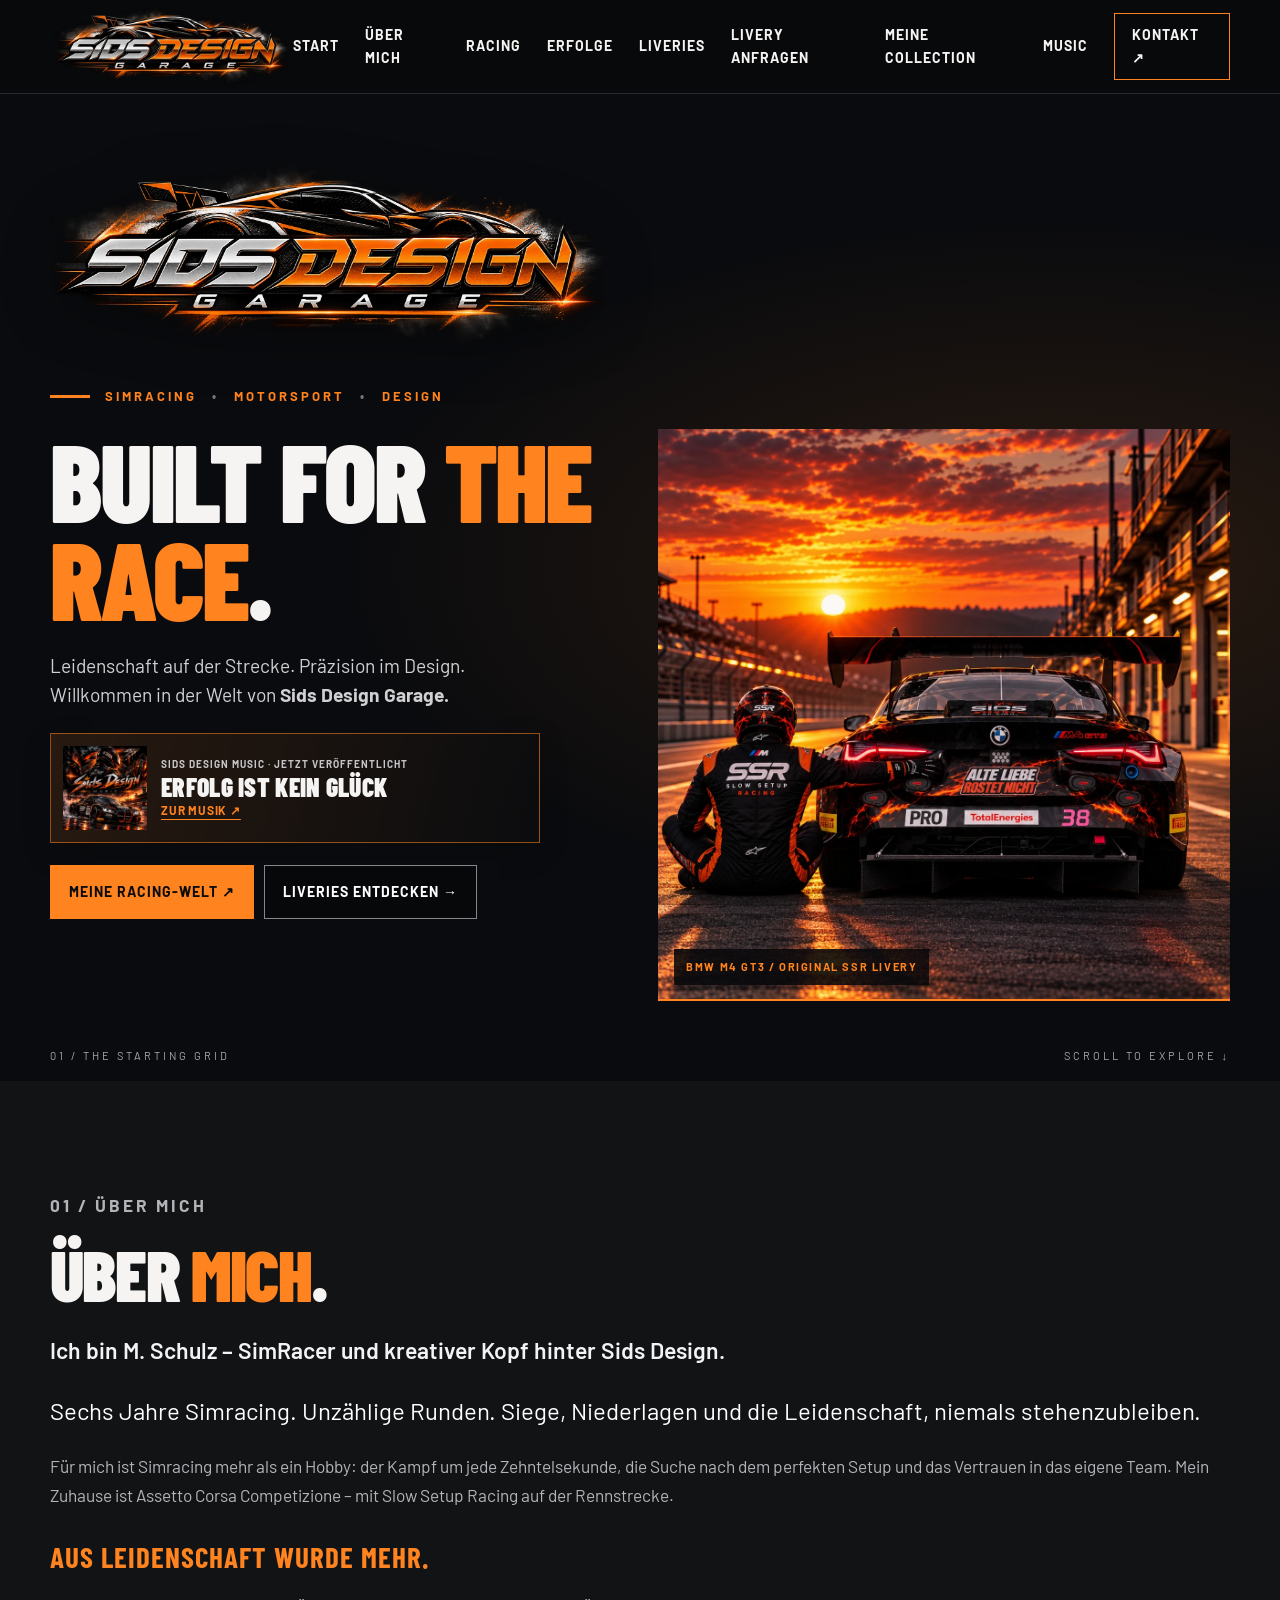
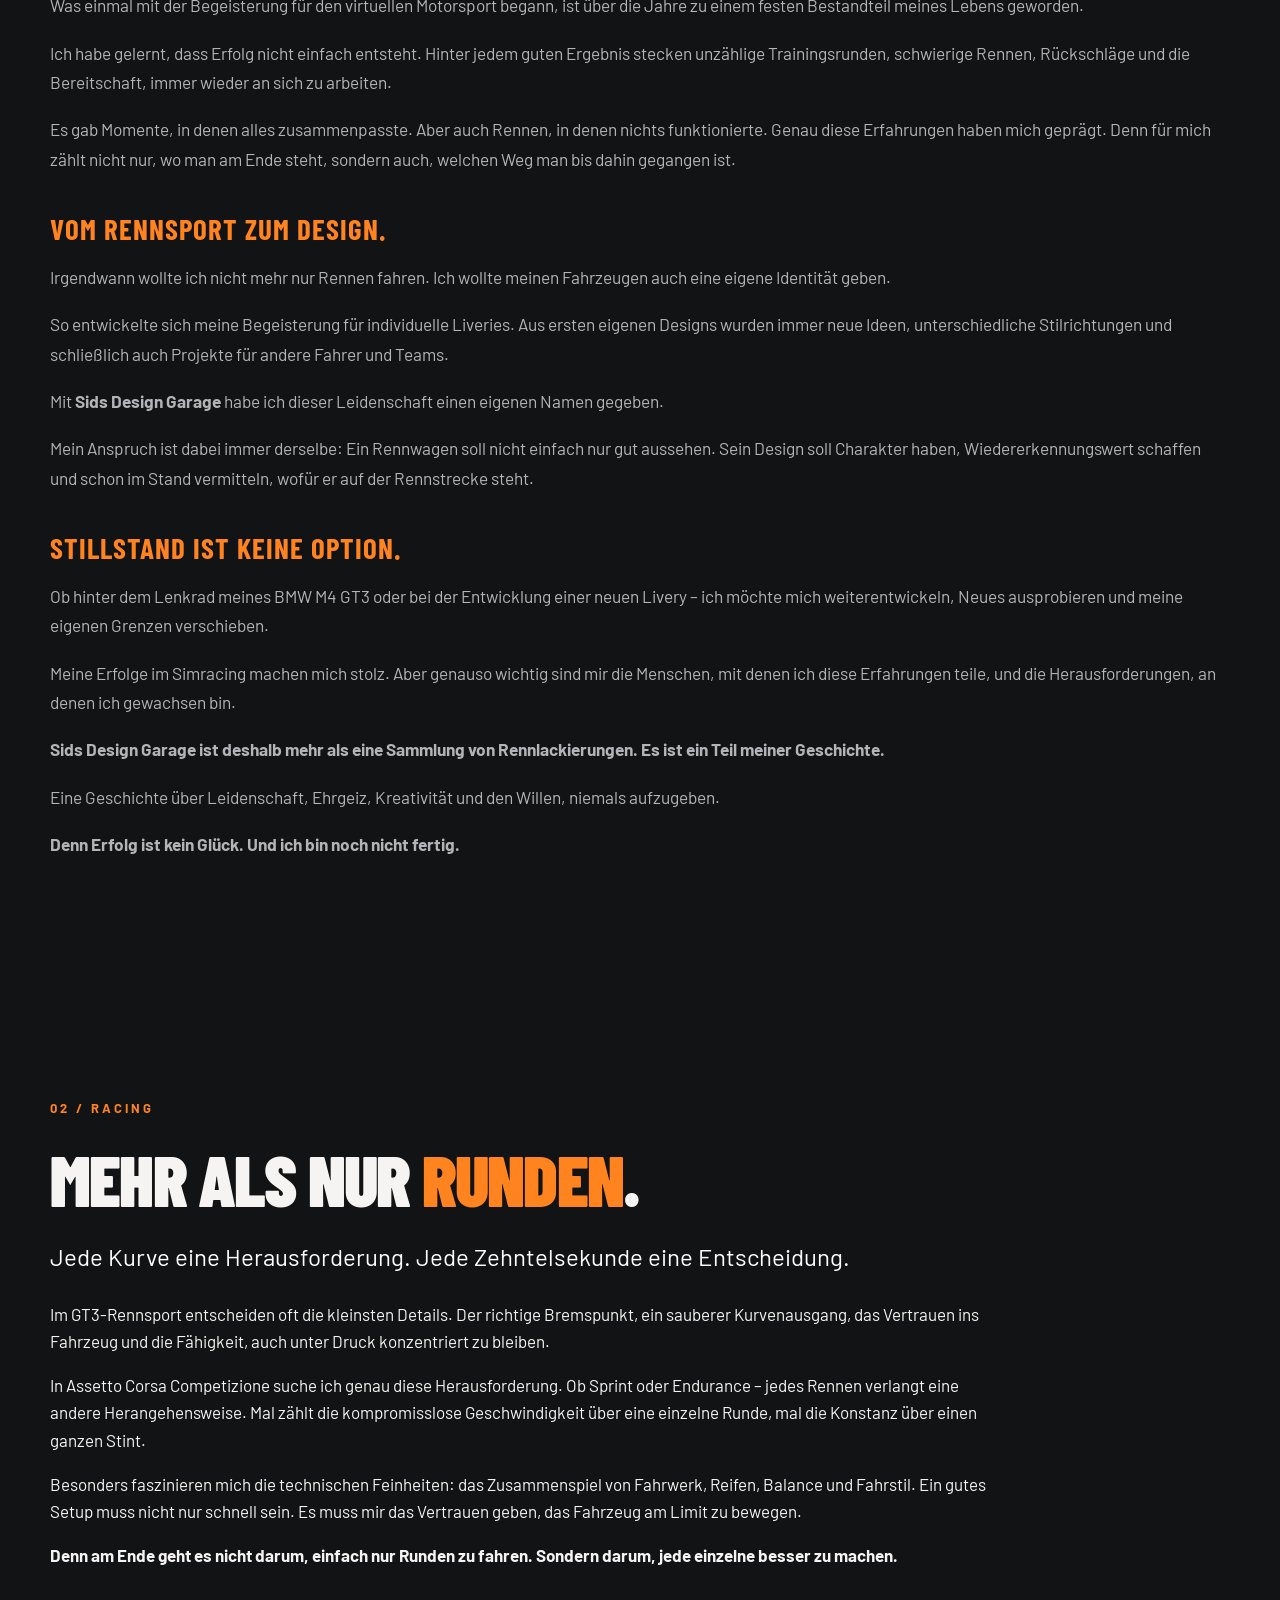
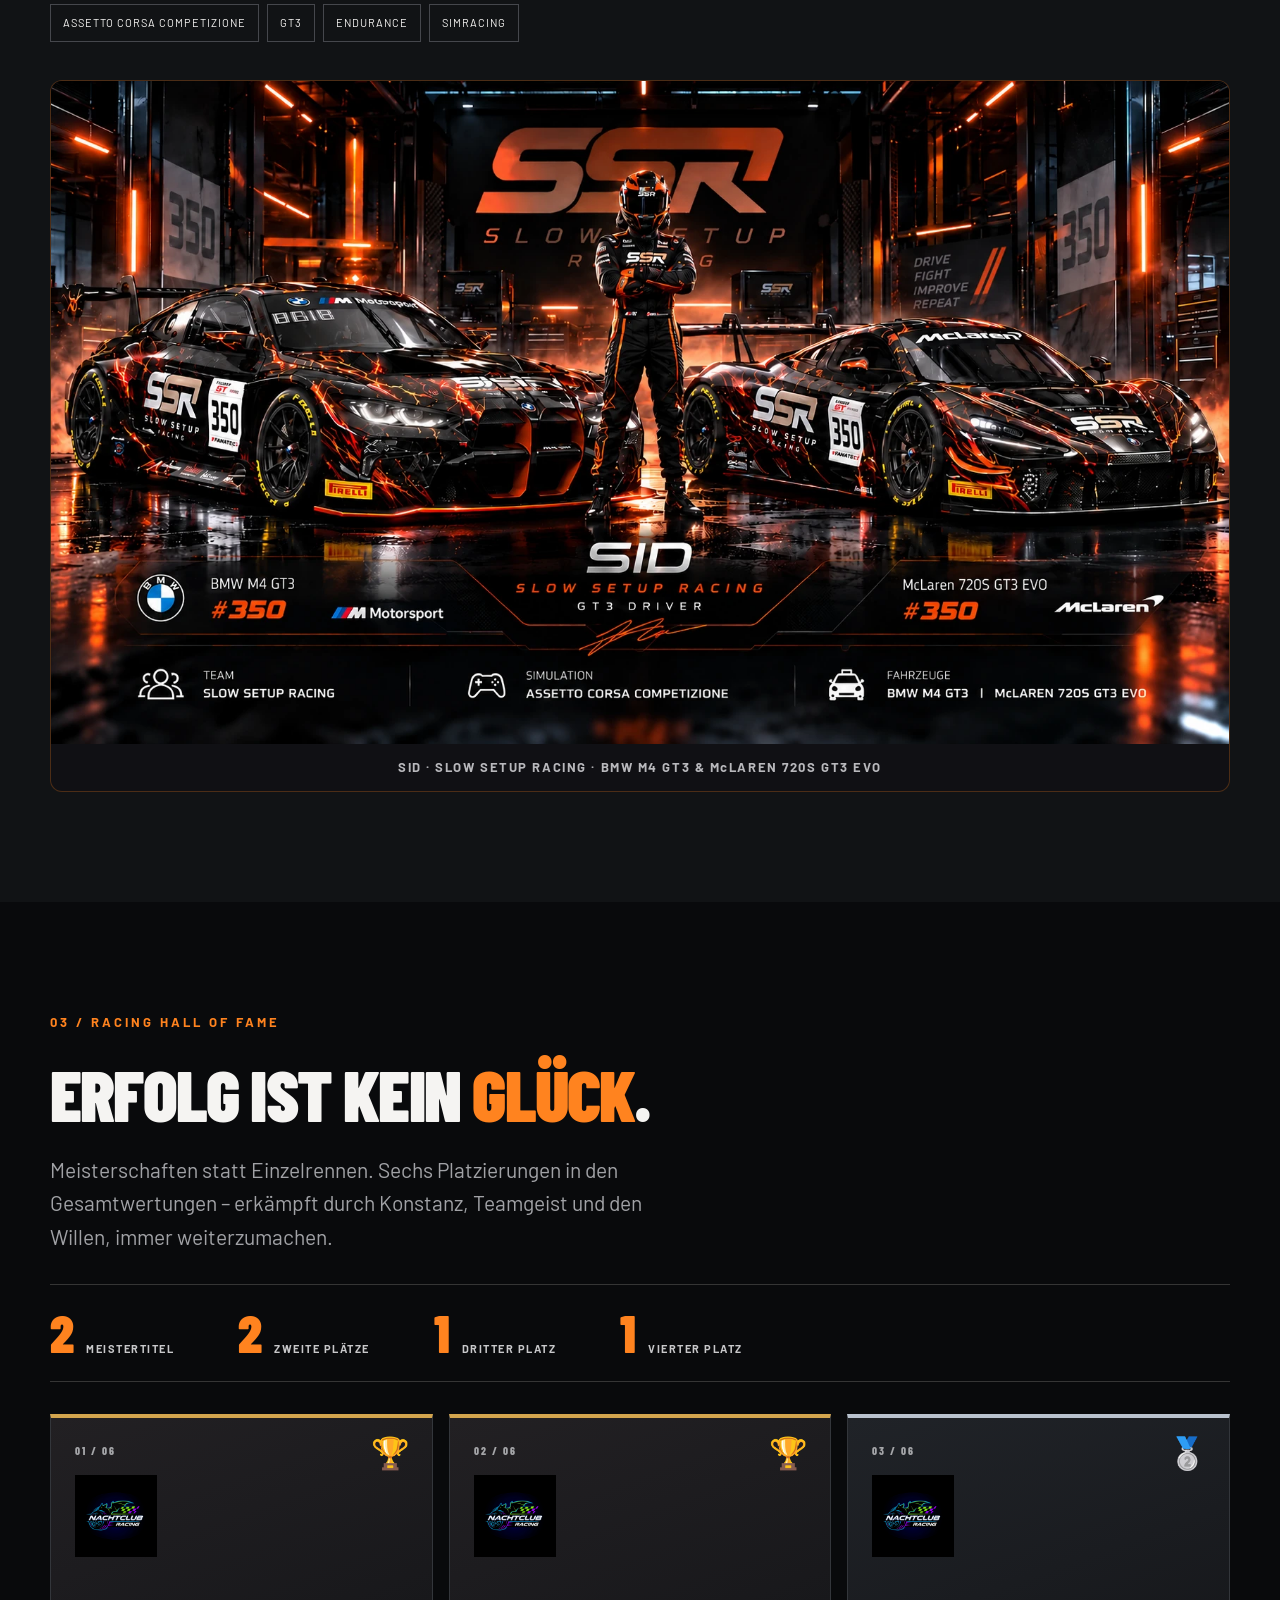
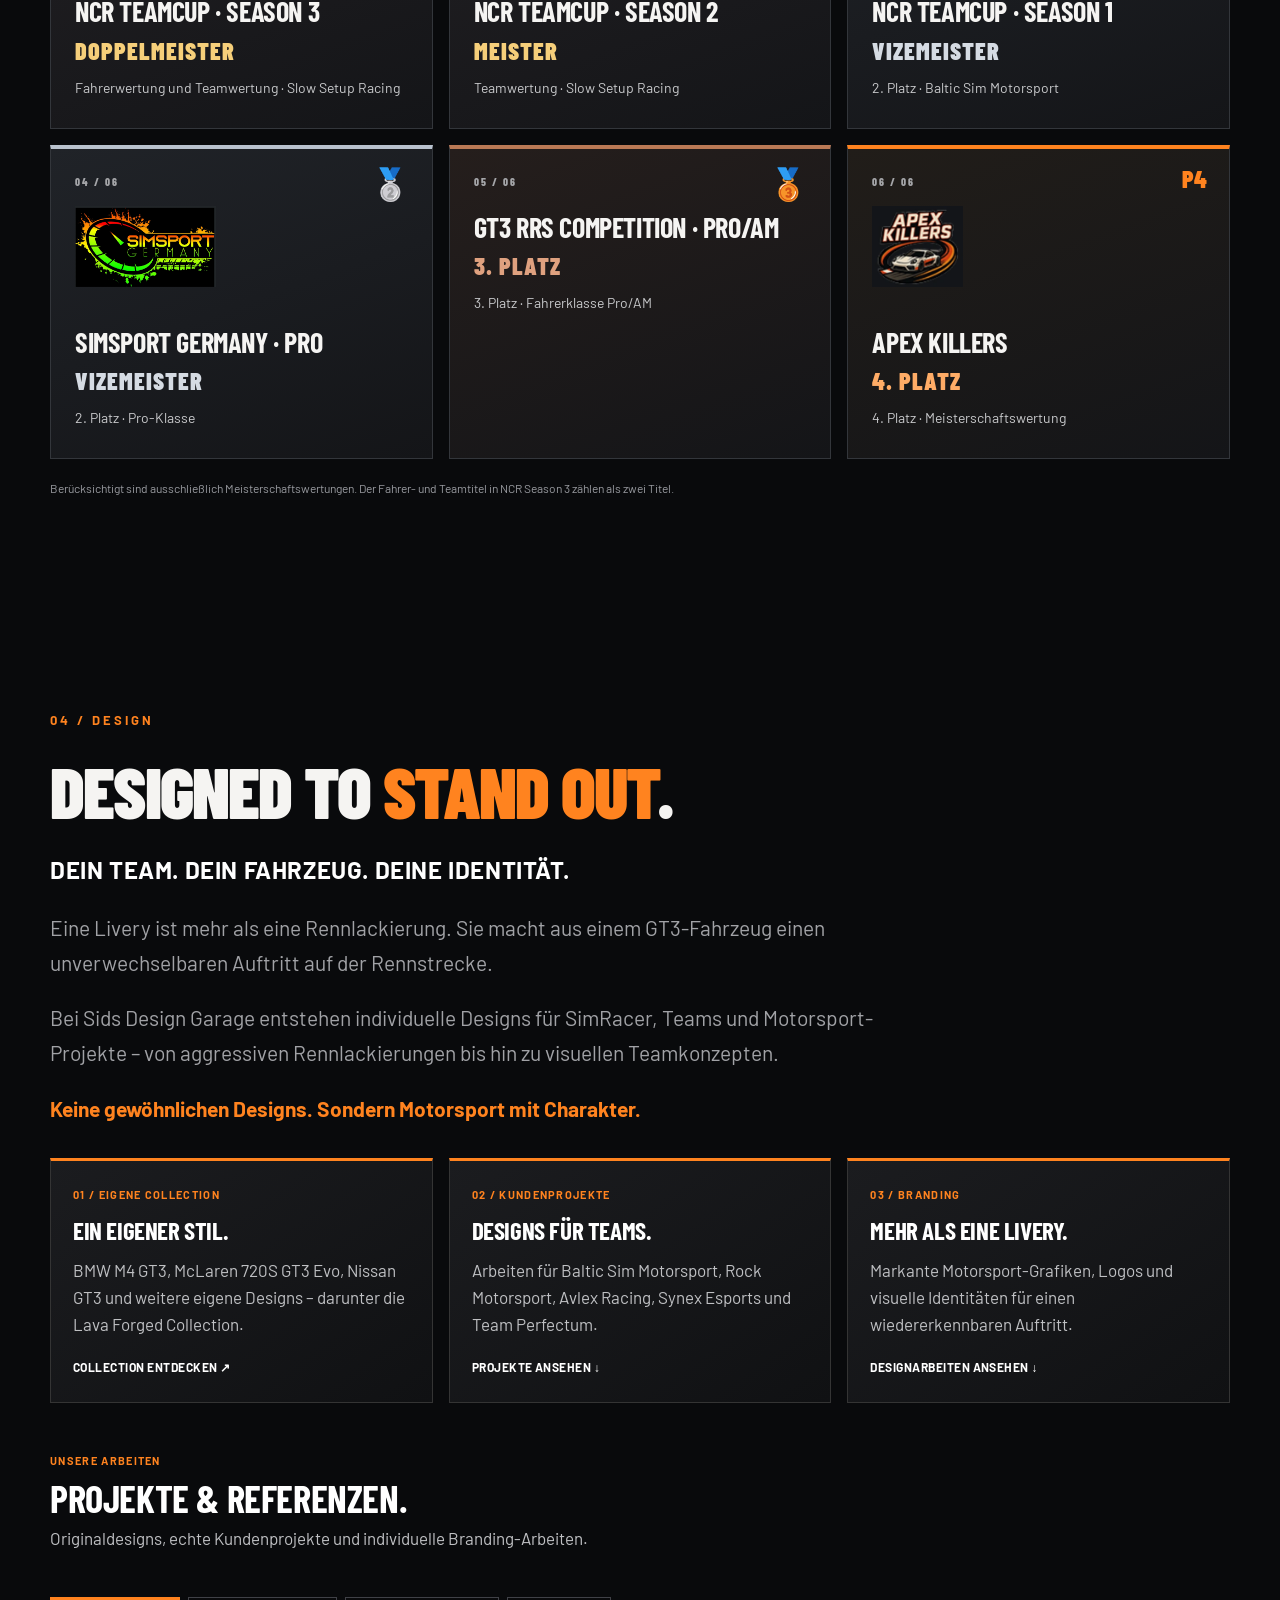
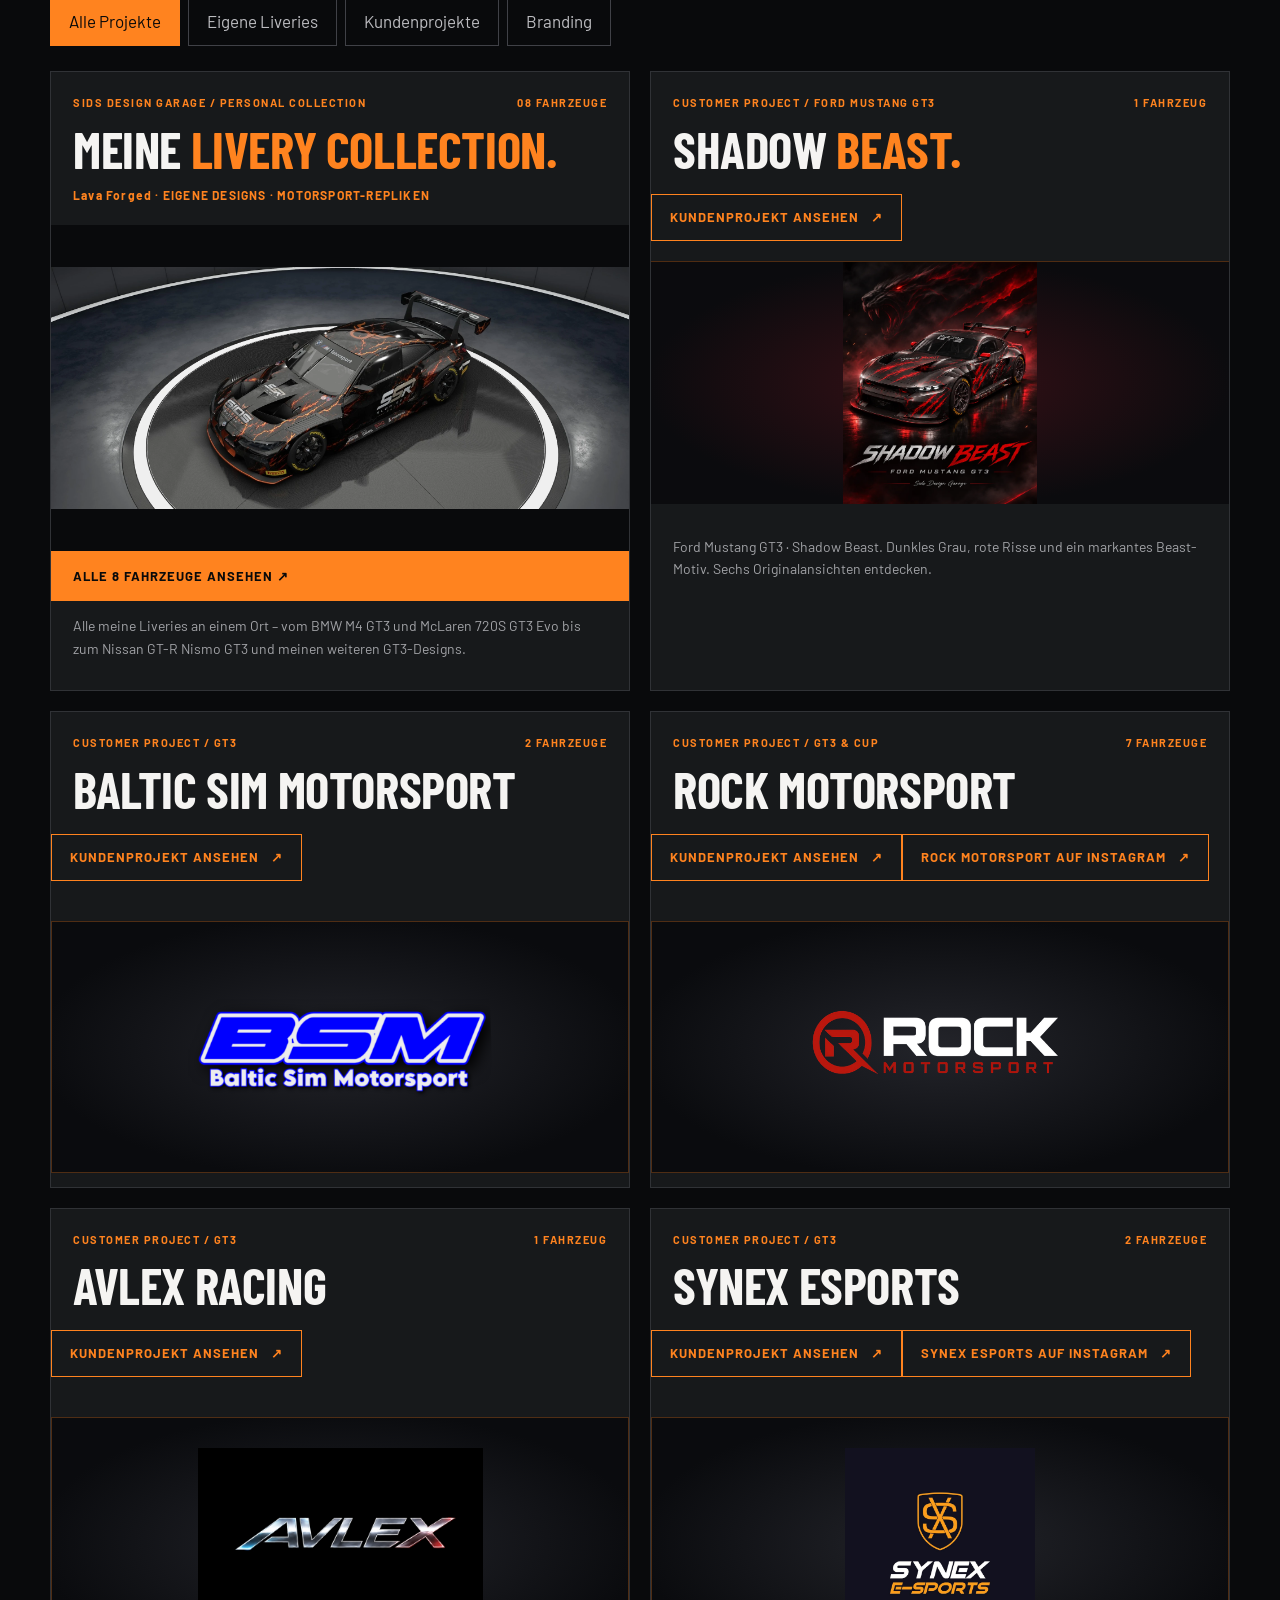
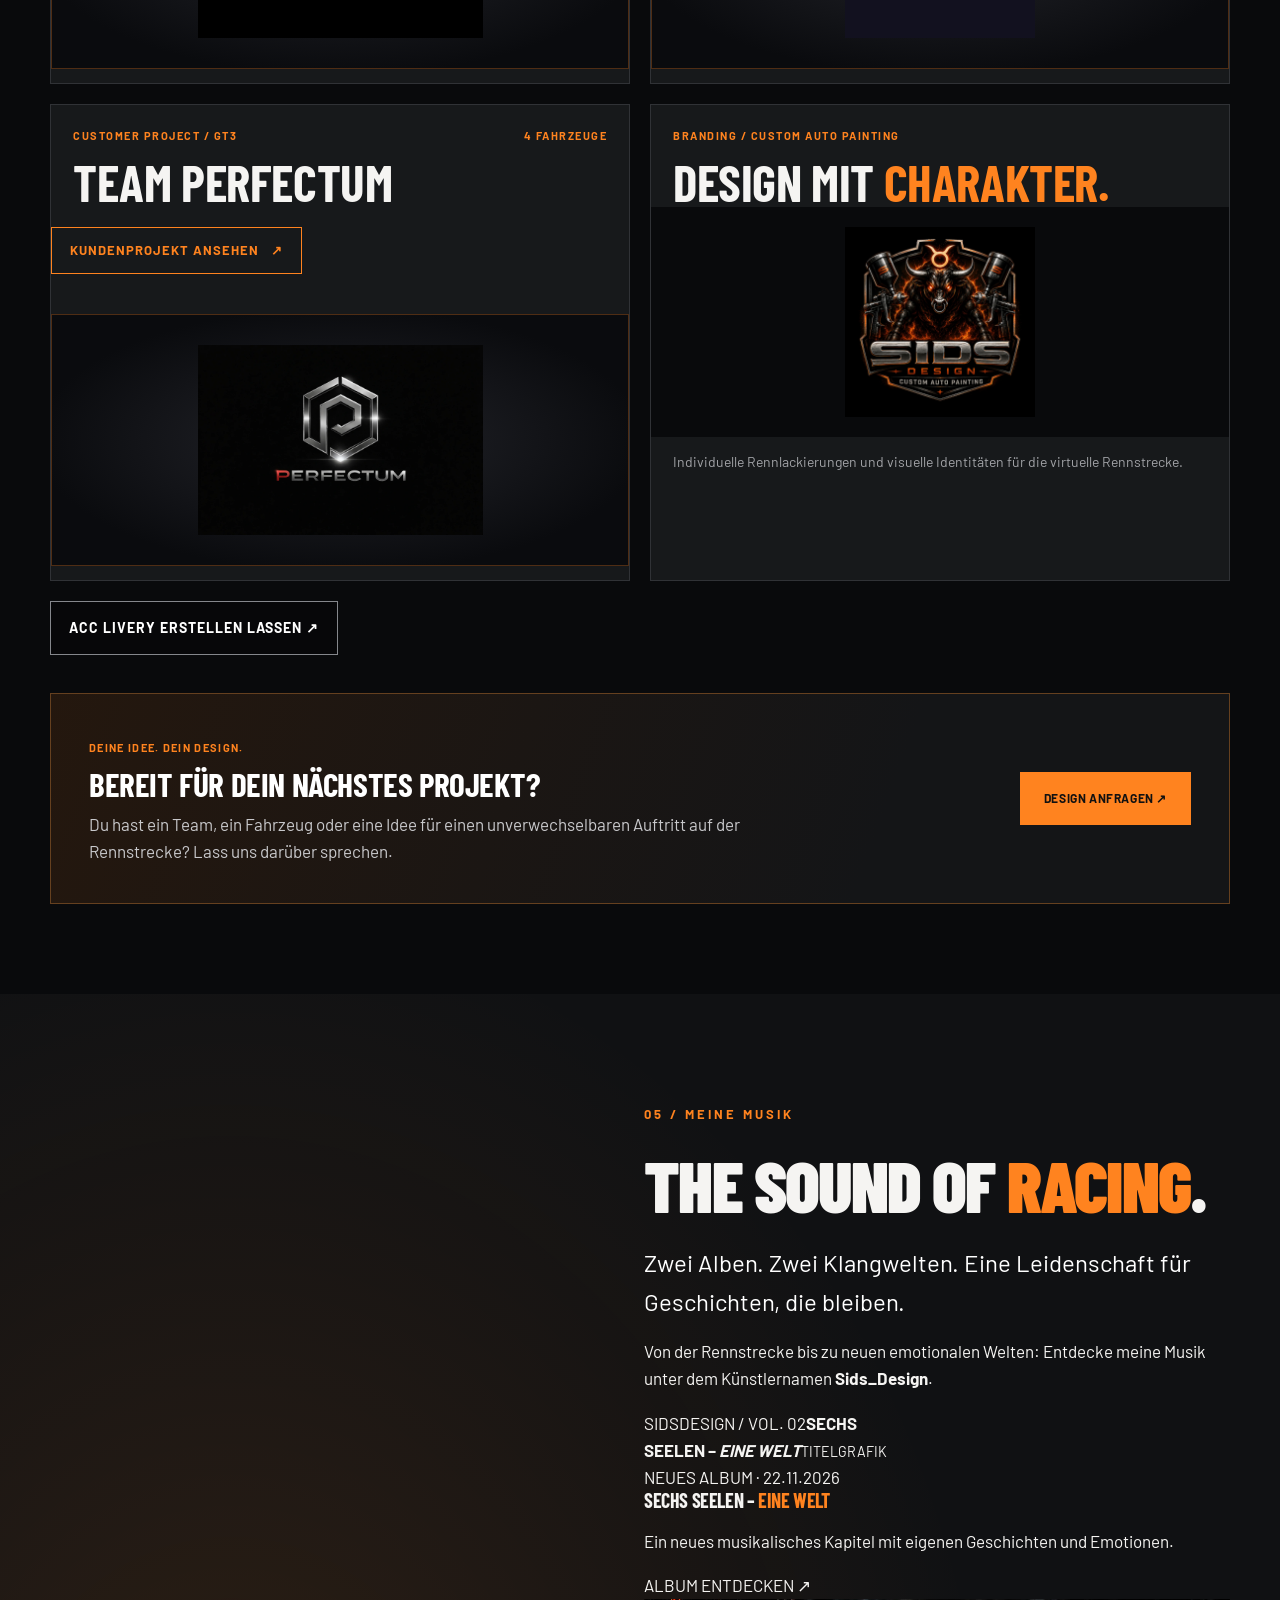
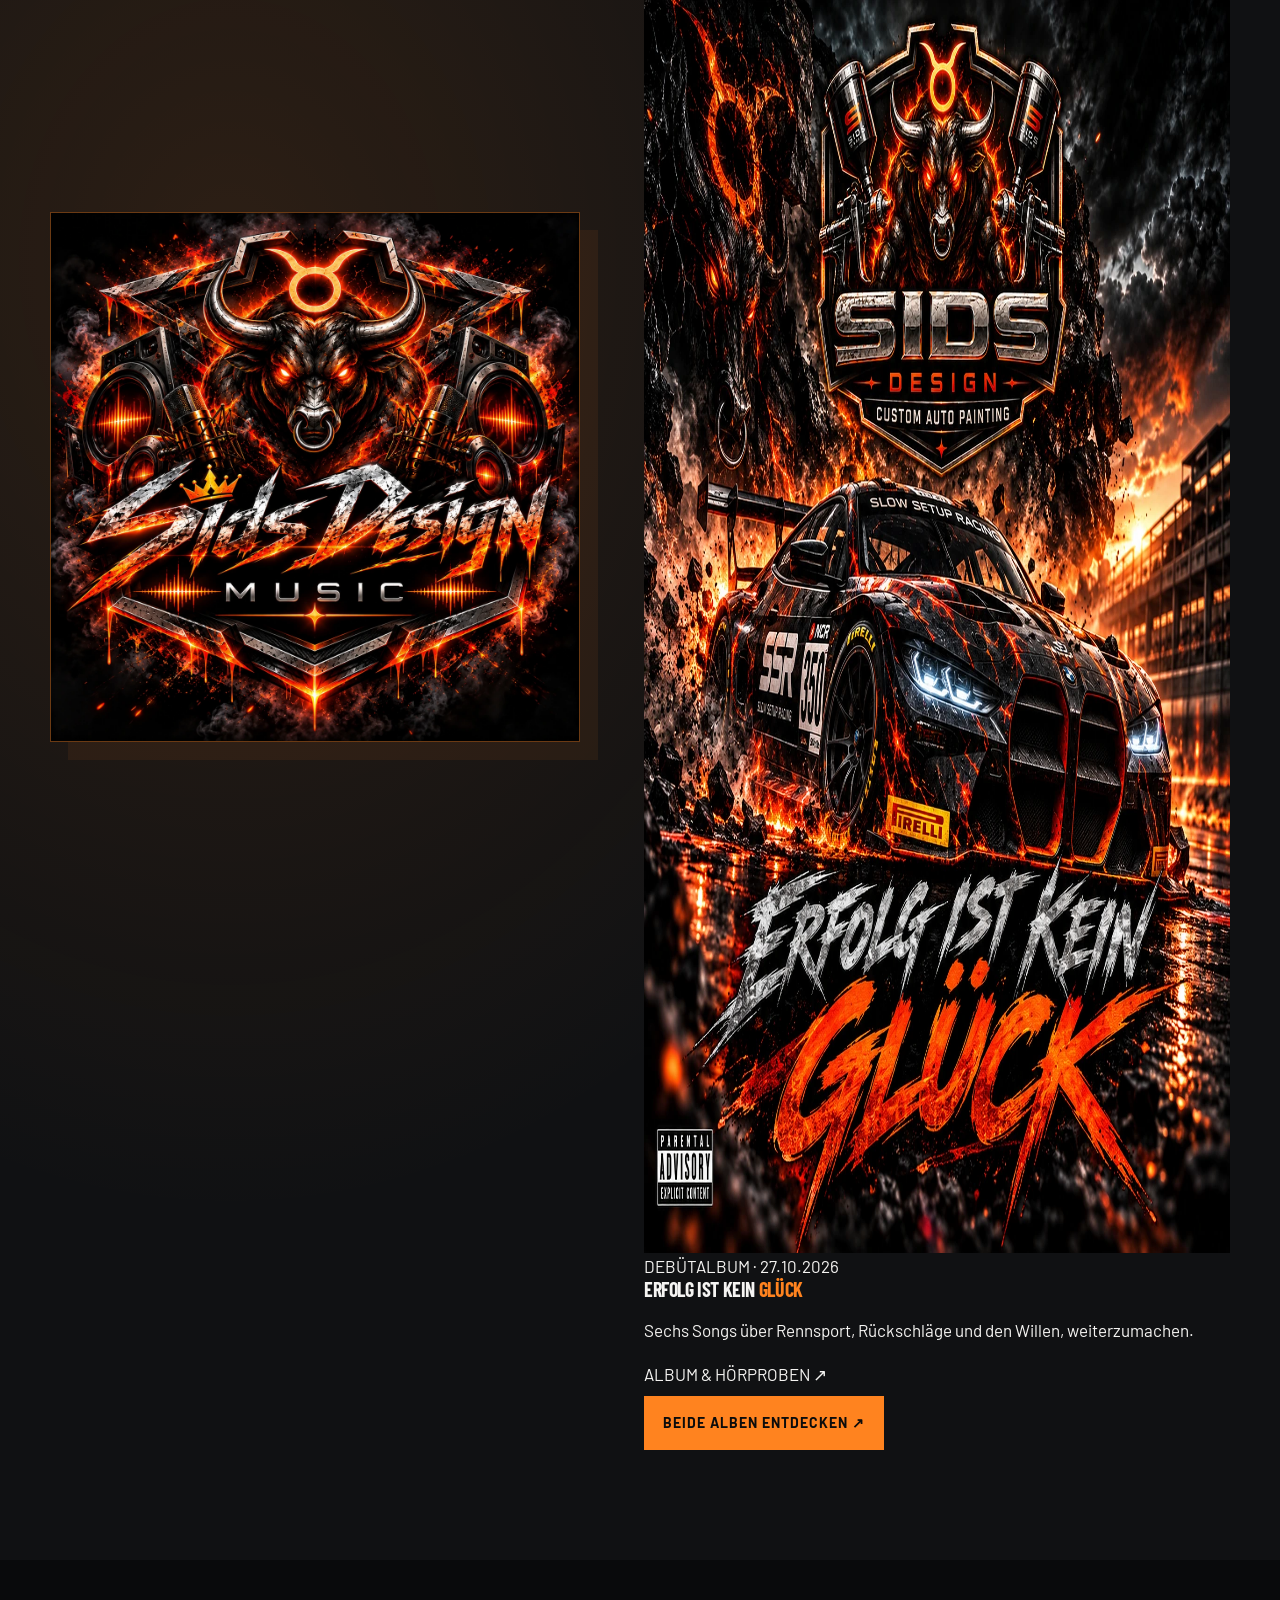
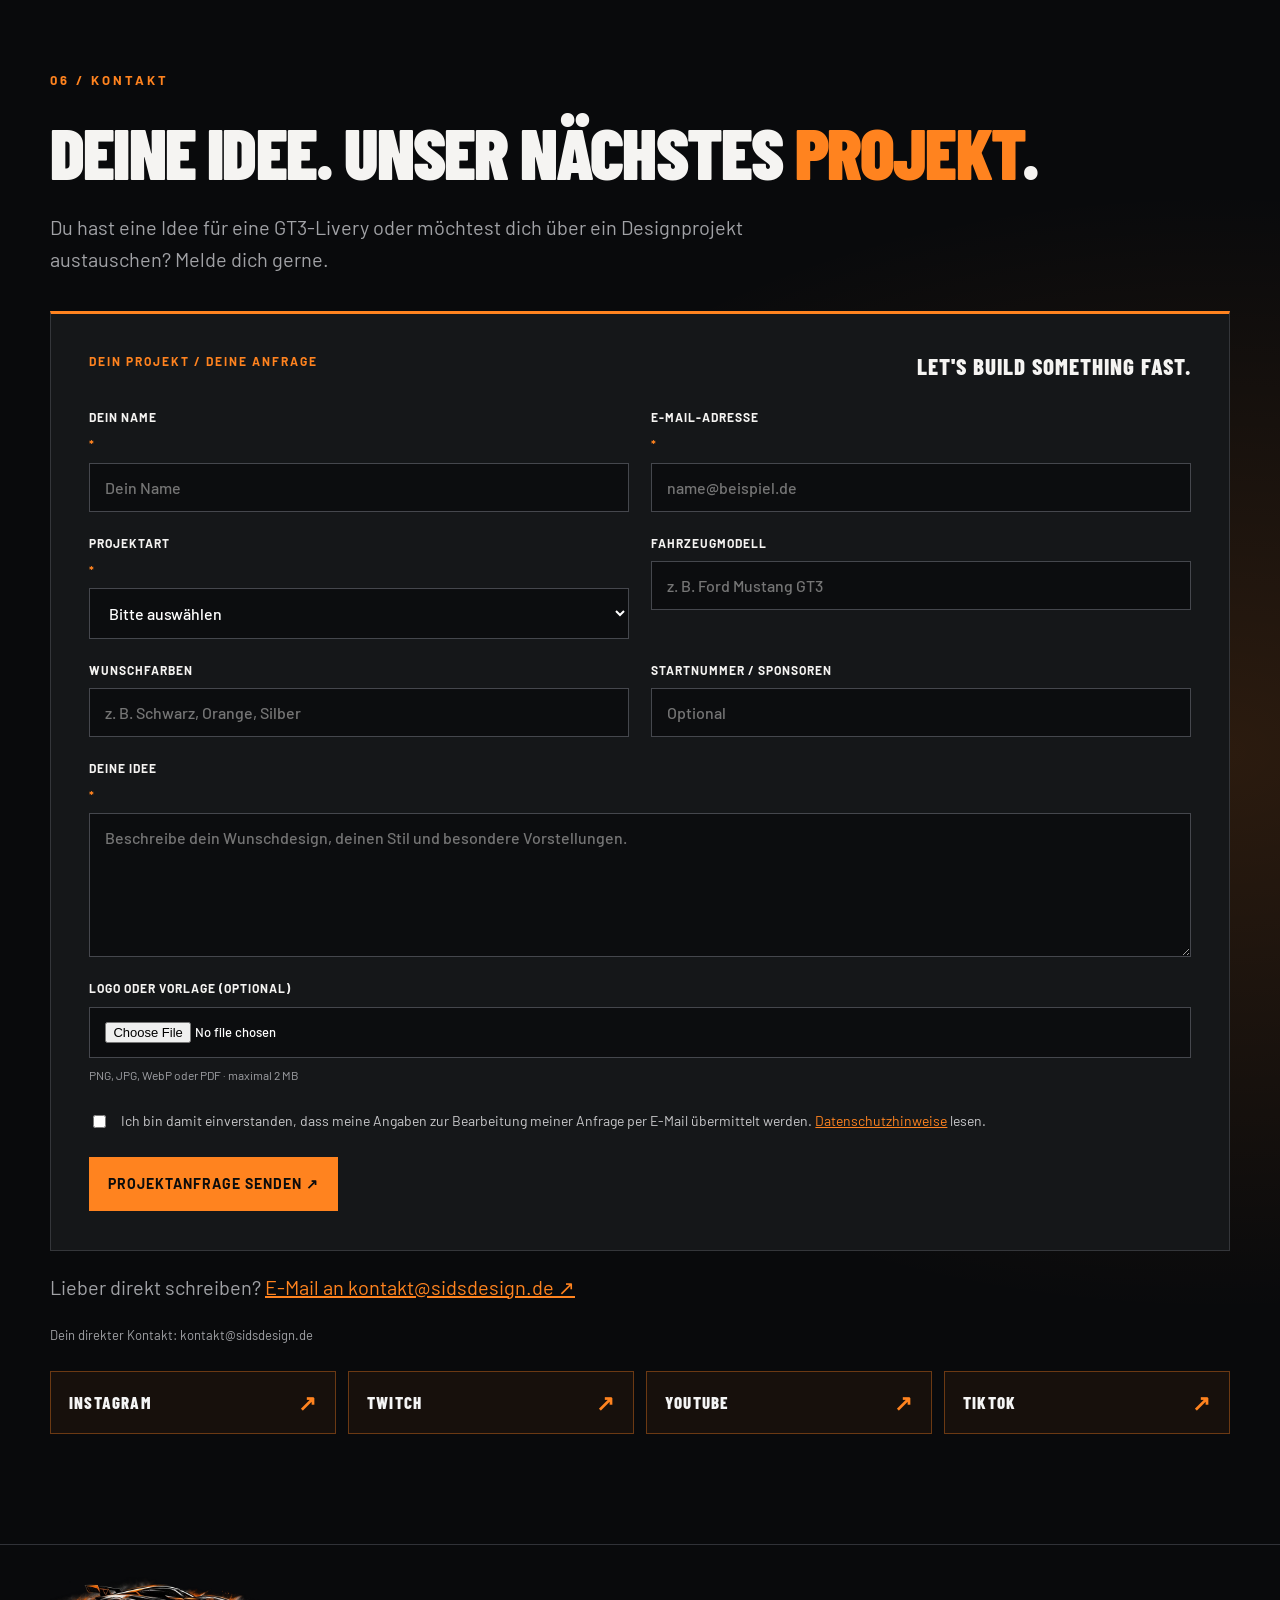
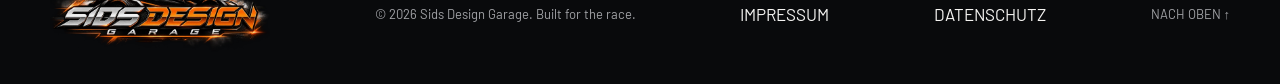
==== commit 60c77aa8: "Feature both Sids Design albums and new 22 November release on homepage" ====
--- a/index.html
+++ b/index.html
@@ -28,7 +28,7 @@
 <article class="portfolio-item shadow-beast-project" data-category="customer"><div class="portfolio-top"><span>CUSTOMER PROJECT / FORD MUSTANG GT3</span><strong>1 FAHRZEUG</strong></div><h3>SHADOW <em>BEAST.</em></h3><a class="signature-detail-link" href="shadow-beast.html">KUNDENPROJEKT ANSEHEN <span aria-hidden="true">↗</span></a><a class="shadow-beast-preview" href="shadow-beast.html" aria-label="Shadow Beast Cover und Projektgalerie ansehen"><img src="assets/customers/shadow-beast/shadow-beast-cover.webp" alt="Shadow Beast – Ford Mustang GT3 Cover mit rotem Beast, aggressiver Rennlackierung und Shadow-Beast-Schriftzug" width="1122" height="1402" loading="lazy" decoding="async"></a><p class="portfolio-description">Ford Mustang GT3 · Shadow Beast. Dunkles Grau, rote Risse und ein markantes Beast-Motiv. Sechs Originalansichten entdecken.</p></article>
 <article class="portfolio-item multi-vehicle-project" data-category="customer"><div class="portfolio-top"><span>CUSTOMER PROJECT / GT3</span><strong>2 FAHRZEUGE</strong></div><h3>BALTIC SIM MOTORSPORT</h3><a class="signature-detail-link" href="baltic-sim-motorsport.html">KUNDENPROJEKT ANSEHEN <span aria-hidden="true">↗</span></a><button type="button" class="team-open" aria-expanded="false" aria-label="BALTIC SIM MOTORSPORT: Fahrzeuge anzeigen"><span class="team-logo-frame"><img src="assets/customers/baltic-sim-motorsport-logo.png" alt="Originales Logo von BALTIC SIM MOTORSPORT" loading="lazy"/></span></button><div class="rock-vehicles" hidden><div class="vehicle-select" ><button aria-expanded="false" class="vehicle-button" type="button">FAHRZEUG ANSEHEN · Mercedes →</button></div><div class="vehicle-panel" hidden><div class="garage-gallery" data-gallery="balticsim-motorsport-mercedes"><div aria-label="BALTIC SIM MOTORSPORT Mercedes Bildergalerie" aria-roledescription="Karussell" class="gallery-stage" role="region" tabindex="0"><div class="gallery-track"><figure class="gallery-slide"><img alt="BALTIC SIM MOTORSPORT Mercedes – Original-Livery, Ansicht 1" loading="lazy" src="assets/customers/balticsim%20motorsport/mercedes/mercedes-01.webp"/><figcaption>01 / ORIGINAL LIVERY</figcaption></figure><figure class="gallery-slide"><img alt="BALTIC SIM MOTORSPORT Mercedes – Original-Livery, Ansicht 2" loading="lazy" src="assets/customers/balticsim%20motorsport/mercedes/mercedes-02.webp"/><figcaption>02 / ORIGINAL LIVERY</figcaption></figure><figure class="gallery-slide"><img alt="BALTIC SIM MOTORSPORT Mercedes – Original-Livery, Ansicht 3" loading="lazy" src="assets/customers/balticsim%20motorsport/mercedes/mercedes-03.webp"/><figcaption>03 / ORIGINAL LIVERY</figcaption></figure><figure class="gallery-slide"><img alt="BALTIC SIM MOTORSPORT Mercedes – Original-Livery, Ansicht 4" loading="lazy" src="assets/customers/balticsim%20motorsport/mercedes/mercedes-04.webp"/><figcaption>04 / ORIGINAL LIVERY</figcaption></figure></div></div><div class="gallery-controls"><button aria-label="Vorheriges Bild" data-prev="" type="button">←</button><span class="gallery-count">01 / 05</span><button aria-label="Nächstes Bild" data-next="" type="button">→</button></div></div><p class="portfolio-description">Mercedes – 4 Originalaufnahmen.</p></div><div class="vehicle-select" ><button aria-expanded="false" class="vehicle-button" type="button">FAHRZEUG ANSEHEN · Porsche →</button></div><div class="vehicle-panel" hidden><div class="garage-gallery" data-gallery="balticsim-motorsport-porsche"><div aria-label="BALTIC SIM MOTORSPORT Porsche Bildergalerie" aria-roledescription="Karussell" class="gallery-stage" role="region" tabindex="0"><div class="gallery-track"><figure class="gallery-slide"><img alt="BALTIC SIM MOTORSPORT Porsche – Original-Livery, Ansicht 1" loading="lazy" src="assets/customers/balticsim%20motorsport/porsche/porsche-01.webp"/><figcaption>01 / ORIGINAL LIVERY</figcaption></figure><figure class="gallery-slide"><img alt="BALTIC SIM MOTORSPORT Porsche – Original-Livery, Ansicht 2" loading="lazy" src="assets/customers/balticsim%20motorsport/porsche/porsche-02.webp"/><figcaption>02 / ORIGINAL LIVERY</figcaption></figure><figure class="gallery-slide"><img alt="BALTIC SIM MOTORSPORT Porsche – Original-Livery, Ansicht 3" loading="lazy" src="assets/customers/balticsim%20motorsport/porsche/porsche-03.webp"/><figcaption>03 / ORIGINAL LIVERY</figcaption></figure><figure class="gallery-slide"><img alt="BALTIC SIM MOTORSPORT Porsche – Original-Livery, Ansicht 4" loading="lazy" src="assets/customers/balticsim%20motorsport/porsche/porsche-04.webp"/><figcaption>04 / ORIGINAL LIVERY</figcaption></figure><figure class="gallery-slide"><img alt="BALTIC SIM MOTORSPORT Porsche – Original-Livery, Ansicht 5" loading="lazy" src="assets/customers/balticsim%20motorsport/porsche/porsche-05.webp"/><figcaption>05 / ORIGINAL LIVERY</figcaption></figure></div></div><div class="gallery-controls"><button aria-label="Vorheriges Bild" data-prev="" type="button">←</button><span class="gallery-count">01 / 06</span><button aria-label="Nächstes Bild" data-next="" type="button">→</button></div></div><p class="portfolio-description">Porsche – 5 Originalaufnahmen.</p></div></div></article><article class="portfolio-item rock-project" data-category="customer"><div class="portfolio-top"><span>CUSTOMER PROJECT / GT3 &amp; CUP</span><strong>7 FAHRZEUGE</strong></div><h3>ROCK MOTORSPORT</h3><a class="signature-detail-link" href="rock-motorsport.html">KUNDENPROJEKT ANSEHEN <span aria-hidden="true">↗</span></a><a class="signature-detail-link" href="https://www.instagram.com/rock.motorsport/" target="_blank" rel="noopener noreferrer" aria-label="Rock Motorsport auf Instagram öffnen">ROCK MOTORSPORT AUF INSTAGRAM <span aria-hidden="true">↗</span></a><button type="button" class="team-open" aria-expanded="false" aria-label="ROCK MOTORSPORT: Fahrzeuge anzeigen"><span class="team-logo-frame"><img src="assets/customers/team-logo.png" alt="Originales Logo von ROCK MOTORSPORT" loading="lazy"/></span></button><div class="rock-vehicles" hidden><div class="vehicle-select rock-vehicle-select"><button aria-expanded="false" class="vehicle-button" type="button">FAHRZEUG ANSEHEN · BMW →</button></div><div class="vehicle-panel" hidden><div class="garage-gallery" data-gallery="rock-bmw"><div aria-label="Rock Motorsport BMW Bildergalerie" aria-roledescription="Karussell" class="gallery-stage" role="region" tabindex="0"><div class="gallery-track"><figure class="gallery-slide"><img alt="Rock Motorsport BMW – Original-Livery, Ansicht 1" loading="lazy" src="assets/customers/rock-motorsport/bmw/bmw-01.webp"/><figcaption>01 / ORIGINAL LIVERY</figcaption></figure><figure class="gallery-slide"><img alt="Rock Motorsport BMW – Original-Livery, Ansicht 2" loading="lazy" src="assets/customers/rock-motorsport/bmw/bmw-02.webp"/><figcaption>02 / ORIGINAL LIVERY</figcaption></figure><figure class="gallery-slide"><img alt="Rock Motorsport BMW – Original-Livery, Ansicht 3" loading="lazy" src="assets/customers/rock-motorsport/bmw/bmw-03.webp"/><figcaption>03 / ORIGINAL LIVERY</figcaption></figure><figure class="gallery-slide"><img alt="Rock Motorsport BMW – Original-Livery, Ansicht 4" loading="lazy" src="assets/customers/rock-motorsport/bmw/bmw-04.webp"/><figcaption>04 / ORIGINAL LIVERY</figcaption></figure><figure class="gallery-slide"><img alt="Rock Motorsport BMW – Original-Livery, Ansicht 5" loading="lazy" src="assets/customers/rock-motorsport/bmw/bmw-05.webp"/><figcaption>05 / ORIGINAL LIVERY</figcaption></figure><figure class="gallery-slide"><img alt="Rock Motorsport BMW – Original-Livery, Ansicht 6" loading="lazy" src="assets/customers/rock-motorsport/bmw/bmw-06.webp"/><figcaption>06 / ORIGINAL LIVERY</figcaption></figure><figure class="gallery-slide"><img alt="Rock Motorsport BMW – Original-Livery, Ansicht 7" loading="lazy" src="assets/customers/rock-motorsport/bmw/bmw-07.webp"/><figcaption>07 / ORIGINAL LIVERY</figcaption></figure><figure class="gallery-slide"><img alt="Rock Motorsport BMW – Original-Livery, Ansicht 8" loading="lazy" src="assets/customers/rock-motorsport/bmw/bmw-08.webp"/><figcaption>08 / ORIGINAL LIVERY</figcaption></figure></div></div><div class="gallery-controls"><button aria-label="Vorheriges Bild" data-prev="" type="button">←</button><span class="gallery-count">01 / 08</span><button aria-label="Nächstes Bild" data-next="" type="button">→</button></div></div><p class="portfolio-description">BMW – 8 Originalaufnahmen.</p></div><div class="vehicle-select rock-vehicle-select"><button aria-expanded="false" class="vehicle-button" type="button">FAHRZEUG ANSEHEN · Ferrari 296 GT3 →</button></div><div class="vehicle-panel" hidden><div class="garage-gallery" data-gallery="rock-ferrari"><div aria-label="Rock Motorsport Ferrari 296 GT3 Bildergalerie" aria-roledescription="Karussell" class="gallery-stage" role="region" tabindex="0"><div class="gallery-track"><figure class="gallery-slide"><img alt="Rock Motorsport Ferrari 296 GT3 – Original-Livery, Ansicht 1" loading="lazy" src="assets/customers/rock-motorsport/ferrari/ferrari-01.webp"/><figcaption>01 / ORIGINAL LIVERY</figcaption></figure><figure class="gallery-slide"><img alt="Rock Motorsport Ferrari 296 GT3 – Original-Livery, Ansicht 2" loading="lazy" src="assets/customers/rock-motorsport/ferrari/ferrari-02.webp"/><figcaption>02 / ORIGINAL LIVERY</figcaption></figure><figure class="gallery-slide"><img alt="Rock Motorsport Ferrari 296 GT3 – Original-Livery, Ansicht 3" loading="lazy" src="assets/customers/rock-motorsport/ferrari/ferrari-03.webp"/><figcaption>03 / ORIGINAL LIVERY</figcaption></figure><figure class="gallery-slide"><img alt="Rock Motorsport Ferrari 296 GT3 – Original-Livery, Ansicht 4" loading="lazy" src="assets/customers/rock-motorsport/ferrari/ferrari-04.webp"/><figcaption>04 / ORIGINAL LIVERY</figcaption></figure></div></div><div class="gallery-controls"><button aria-label="Vorheriges Bild" data-prev="" type="button">←</button><span class="gallery-count">01 / 05</span><button aria-label="Nächstes Bild" data-next="" type="button">→</button></div></div><p class="portfolio-description">Ferrari 296 GT3 – 4 Originalaufnahmen.</p></div><div class="vehicle-select rock-vehicle-select"><button aria-expanded="false" class="vehicle-button" type="button">FAHRZEUG ANSEHEN · Ford →</button></div><div class="vehicle-panel" hidden><div class="garage-gallery" data-gallery="rock-ford"><div aria-label="Rock Motorsport Ford Bildergalerie" aria-roledescription="Karussell" class="gallery-stage" role="region" tabindex="0"><div class="gallery-track"><figure class="gallery-slide"><img alt="Rock Motorsport Ford – Original-Livery, Ansicht 1" loading="lazy" src="assets/customers/rock-motorsport/ford/ford-01.webp"/><figcaption>01 / ORIGINAL LIVERY</figcaption></figure><figure class="gallery-slide"><img alt="Rock Motorsport Ford – Original-Livery, Ansicht 2" loading="lazy" src="assets/customers/rock-motorsport/ford/ford-02.webp"/><figcaption>02 / ORIGINAL LIVERY</figcaption></figure><figure class="gallery-slide"><img alt="Rock Motorsport Ford – Original-Livery, Ansicht 3" loading="lazy" src="assets/customers/rock-motorsport/ford/ford-03.webp"/><figcaption>03 / ORIGINAL LIVERY</figcaption></figure><figure class="gallery-slide"><img alt="Rock Motorsport Ford – Original-Livery, Ansicht 4" loading="lazy" src="assets/customers/rock-motorsport/ford/ford-04.webp"/><figcaption>04 / ORIGINAL LIVERY</figcaption></figure><figure class="gallery-slide"><img alt="Rock Motorsport Ford – Original-Livery, Ansicht 5" loading="lazy" src="assets/customers/rock-motorsport/ford/ford-05.webp"/><figcaption>05 / ORIGINAL LIVERY</figcaption></figure></div></div><div class="gallery-controls"><button aria-label="Vorheriges Bild" data-prev="" type="button">←</button><span class="gallery-count">01 / 06</span><button aria-label="Nächstes Bild" data-next="" type="button">→</button></div></div><p class="portfolio-description">Ford – 5 Originalaufnahmen.</p></div><div class="vehicle-select rock-vehicle-select"><button aria-expanded="false" class="vehicle-button" type="button">FAHRZEUG ANSEHEN · Lamborghini →</button></div><div class="vehicle-panel" hidden><div class="garage-gallery" data-gallery="rock-lamborghini"><div aria-label="Rock Motorsport Lamborghini Bildergalerie" aria-roledescription="Karussell" class="gallery-stage" role="region" tabindex="0"><div class="gallery-track"><figure class="gallery-slide"><img alt="Rock Motorsport Lamborghini – Original-Livery, Ansicht 1" loading="lazy" src="assets/customers/rock-motorsport/lamborghini/lamborghini-01.webp"/><figcaption>01 / ORIGINAL LIVERY</figcaption></figure><figure class="gallery-slide"><img alt="Rock Motorsport Lamborghini – Original-Livery, Ansicht 2" loading="lazy" src="assets/customers/rock-motorsport/lamborghini/lamborghini-02.webp"/><figcaption>02 / ORIGINAL LIVERY</figcaption></figure><figure class="gallery-slide"><img alt="Rock Motorsport Lamborghini – Original-Livery, Ansicht 3" loading="lazy" src="assets/customers/rock-motorsport/lamborghini/lamborghini-03.webp"/><figcaption>03 / ORIGINAL LIVERY</figcaption></figure><figure class="gallery-slide"><img alt="Rock Motorsport Lamborghini – Original-Livery, Ansicht 4" loading="lazy" src="assets/customers/rock-motorsport/lamborghini/lamborghini-04.webp"/><figcaption>04 / ORIGINAL LIVERY</figcaption></figure><figure class="gallery-slide"><img alt="Rock Motorsport Lamborghini – Original-Livery, Ansicht 5" loading="lazy" src="assets/customers/rock-motorsport/lamborghini/lamborghini-05.webp"/><figcaption>05 / ORIGINAL LIVERY</figcaption></figure><figure class="gallery-slide"><img alt="Rock Motorsport Lamborghini – Original-Livery, Ansicht 6" loading="lazy" src="assets/customers/rock-motorsport/lamborghini/lamborghini-06.webp"/><figcaption>06 / ORIGINAL LIVERY</figcaption></figure></div></div><div class="gallery-controls"><button aria-label="Vorheriges Bild" data-prev="" type="button">←</button><span class="gallery-count">01 / 06</span><button aria-label="Nächstes Bild" data-next="" type="button">→</button></div></div><p class="portfolio-description">Lamborghini – 6 Originalaufnahmen.</p></div><div class="vehicle-select rock-vehicle-select"><button aria-expanded="false" class="vehicle-button" type="button">FAHRZEUG ANSEHEN · McLaren 720S →</button></div><div class="vehicle-panel" hidden><div class="garage-gallery" data-gallery="rock-mclaren-720s"><div aria-label="Rock Motorsport McLaren 720S Bildergalerie" aria-roledescription="Karussell" class="gallery-stage" role="region" tabindex="0"><div class="gallery-track"><figure class="gallery-slide"><img alt="Rock Motorsport McLaren 720S – Original-Livery, Ansicht 1" loading="lazy" src="assets/customers/rock-motorsport/mclaren%20720s/mclaren-720s-01.webp"/><figcaption>01 / ORIGINAL LIVERY</figcaption></figure><figure class="gallery-slide"><img alt="Rock Motorsport McLaren 720S – Original-Livery, Ansicht 2" loading="lazy" src="assets/customers/rock-motorsport/mclaren%20720s/mclaren-720s-02.webp"/><figcaption>02 / ORIGINAL LIVERY</figcaption></figure><figure class="gallery-slide"><img alt="Rock Motorsport McLaren 720S – Original-Livery, Ansicht 3" loading="lazy" src="assets/customers/rock-motorsport/mclaren%20720s/mclaren-720s-03.webp"/><figcaption>03 / ORIGINAL LIVERY</figcaption></figure><figure class="gallery-slide"><img alt="Rock Motorsport McLaren 720S – Original-Livery, Ansicht 4" loading="lazy" src="assets/customers/rock-motorsport/mclaren%20720s/mclaren-720s-04.webp"/><figcaption>04 / ORIGINAL LIVERY</figcaption></figure></div></div><div class="gallery-controls"><button aria-label="Vorheriges Bild" data-prev="" type="button">←</button><span class="gallery-count">01 / 05</span><button aria-label="Nächstes Bild" data-next="" type="button">→</button></div></div><p class="portfolio-description">McLaren 720S – 4 Originalaufnahmen.</p></div><div class="vehicle-select rock-vehicle-select"><button aria-expanded="false" class="vehicle-button" type="button">FAHRZEUG ANSEHEN · Porsche Cup →</button></div><div class="vehicle-panel" hidden><div class="garage-gallery" data-gallery="rock-porsche-cup"><div aria-label="Rock Motorsport Porsche Cup Bildergalerie" aria-roledescription="Karussell" class="gallery-stage" role="region" tabindex="0"><div class="gallery-track"><figure class="gallery-slide"><img alt="Rock Motorsport Porsche Cup – Original-Livery, Ansicht 1" loading="lazy" src="assets/customers/rock-motorsport/porsche%20cup/porsche-cup-01.webp"/><figcaption>01 / ORIGINAL LIVERY</figcaption></figure><figure class="gallery-slide"><img alt="Rock Motorsport Porsche Cup – Original-Livery, Ansicht 2" loading="lazy" src="assets/customers/rock-motorsport/porsche%20cup/porsche-cup-02.webp"/><figcaption>02 / ORIGINAL LIVERY</figcaption></figure><figure class="gallery-slide"><img alt="Rock Motorsport Porsche Cup – Original-Livery, Ansicht 3" loading="lazy" src="assets/customers/rock-motorsport/porsche%20cup/porsche-cup-03.webp"/><figcaption>03 / ORIGINAL LIVERY</figcaption></figure><figure class="gallery-slide"><img alt="Rock Motorsport Porsche Cup – Original-Livery, Ansicht 4" loading="lazy" src="assets/customers/rock-motorsport/porsche%20cup/porsche-cup-04.webp"/><figcaption>04 / ORIGINAL LIVERY</figcaption></figure><figure class="gallery-slide"><img alt="Rock Motorsport Porsche Cup – Original-Livery, Ansicht 5" loading="lazy" src="assets/customers/rock-motorsport/porsche%20cup/porsche-cup-05.webp"/><figcaption>05 / ORIGINAL LIVERY</figcaption></figure></div></div><div class="gallery-controls"><button aria-label="Vorheriges Bild" data-prev="" type="button">←</button><span class="gallery-count">01 / 06</span><button aria-label="Nächstes Bild" data-next="" type="button">→</button></div></div><p class="portfolio-description">Porsche Cup – 5 Originalaufnahmen.</p></div><div class="vehicle-select rock-vehicle-select"><button aria-expanded="false" class="vehicle-button" type="button">FAHRZEUG ANSEHEN · Porsche →</button></div><div class="vehicle-panel" hidden><div class="garage-gallery" data-gallery="rock-porsche"><div aria-label="Rock Motorsport Porsche Bildergalerie" aria-roledescription="Karussell" class="gallery-stage" role="region" tabindex="0"><div class="gallery-track"><figure class="gallery-slide"><img alt="Rock Motorsport Porsche – Original-Livery, Ansicht 1" loading="lazy" src="assets/customers/rock-motorsport/porsche/porsche-01.webp"/><figcaption>01 / ORIGINAL LIVERY</figcaption></figure><figure class="gallery-slide"><img alt="Rock Motorsport Porsche – Original-Livery, Ansicht 2" loading="lazy" src="assets/customers/rock-motorsport/porsche/porsche-02.webp"/><figcaption>02 / ORIGINAL LIVERY</figcaption></figure><figure class="gallery-slide"><img alt="Rock Motorsport Porsche – Original-Livery, Ansicht 3" loading="lazy" src="assets/customers/rock-motorsport/porsche/porsche-03.webp"/><figcaption>03 / ORIGINAL LIVERY</figcaption></figure><figure class="gallery-slide"><img alt="Rock Motorsport Porsche – Original-Livery, Ansicht 4" loading="lazy" src="assets/customers/rock-motorsport/porsche/porsche-04.webp"/><figcaption>04 / ORIGINAL LIVERY</figcaption></figure><figure class="gallery-slide"><img alt="Rock Motorsport Porsche – Original-Livery, Ansicht 5" loading="lazy" src="assets/customers/rock-motorsport/porsche/porsche-05.webp"/><figcaption>05 / ORIGINAL LIVERY</figcaption></figure><figure class="gallery-slide"><img alt="Rock Motorsport Porsche – Original-Livery, Ansicht 6" loading="lazy" src="assets/customers/rock-motorsport/porsche/porsche-06.webp"/><figcaption>06 / ORIGINAL LIVERY</figcaption></figure><figure class="gallery-slide"><img alt="Rock Motorsport Porsche – Original-Livery, Ansicht 7" loading="lazy" src="assets/customers/rock-motorsport/porsche/porsche-07.webp"/><figcaption>07 / ORIGINAL LIVERY</figcaption></figure></div></div><div class="gallery-controls"><button aria-label="Vorheriges Bild" data-prev="" type="button">←</button><span class="gallery-count">01 / 07</span><button aria-label="Nächstes Bild" data-next="" type="button">→</button></div></div><p class="portfolio-description">Porsche – 7 Originalaufnahmen.</p></div></div></article><article class="portfolio-item multi-vehicle-project" data-category="customer"><div class="portfolio-top"><span>CUSTOMER PROJECT / GT3</span><strong>1 FAHRZEUG</strong></div><h3>AVLEX RACING</h3><a class="signature-detail-link" href="avlex-racing.html">KUNDENPROJEKT ANSEHEN <span aria-hidden="true">↗</span></a><button type="button" class="team-open" aria-expanded="false" aria-label="AVLEX RACING: Fahrzeuge anzeigen"><span class="team-logo-frame"><img src="assets/customers/avlex-racing-logo.webp" alt="Originales Avlex Racing Logo" loading="lazy"/></span></button><div class="rock-vehicles" hidden><div class="vehicle-select" ><button aria-expanded="false" class="vehicle-button" type="button">FAHRZEUG ANSEHEN · BMW →</button></div><div class="vehicle-panel" hidden><div class="garage-gallery" data-gallery="avlex-racing-bmw"><div aria-label="AVLEX RACING BMW Bildergalerie" aria-roledescription="Karussell" class="gallery-stage" role="region" tabindex="0"><div class="gallery-track"><figure class="gallery-slide"><img alt="AVLEX RACING BMW – Original-Livery, Ansicht 1" loading="lazy" src="assets/customers/avlex%20racing/bmw/bmw-01.webp"/><figcaption>01 / ORIGINAL LIVERY</figcaption></figure><figure class="gallery-slide"><img alt="AVLEX RACING BMW – Original-Livery, Ansicht 2" loading="lazy" src="assets/customers/avlex%20racing/bmw/bmw-02.webp"/><figcaption>02 / ORIGINAL LIVERY</figcaption></figure><figure class="gallery-slide"><img alt="AVLEX RACING BMW – Original-Livery, Ansicht 3" loading="lazy" src="assets/customers/avlex%20racing/bmw/bmw-03.webp"/><figcaption>03 / ORIGINAL LIVERY</figcaption></figure><figure class="gallery-slide"><img alt="AVLEX RACING BMW – Original-Livery, Ansicht 4" loading="lazy" src="assets/customers/avlex%20racing/bmw/bmw-04.webp"/><figcaption>04 / ORIGINAL LIVERY</figcaption></figure><figure class="gallery-slide"><img alt="AVLEX RACING BMW – Original-Livery, Ansicht 5" loading="lazy" src="assets/customers/avlex%20racing/bmw/bmw-05.webp"/><figcaption>05 / ORIGINAL LIVERY</figcaption></figure><figure class="gallery-slide"><img alt="AVLEX RACING BMW – Original-Livery, Ansicht 6" loading="lazy" src="assets/customers/avlex%20racing/bmw/bmw-06.webp"/><figcaption>06 / ORIGINAL LIVERY</figcaption></figure><figure class="gallery-slide"><img alt="AVLEX RACING BMW – Original-Livery, Ansicht 7" loading="lazy" src="assets/customers/avlex%20racing/bmw/bmw-07.webp"/><figcaption>07 / ORIGINAL LIVERY</figcaption></figure><figure class="gallery-slide"><img alt="AVLEX RACING BMW – Original-Livery, Ansicht 8" loading="lazy" src="assets/customers/avlex%20racing/bmw/bmw-08.webp"/><figcaption>08 / ORIGINAL LIVERY</figcaption></figure><figure class="gallery-slide"><img alt="AVLEX RACING BMW – Original-Livery, Ansicht 9" loading="lazy" src="assets/customers/avlex%20racing/bmw/bmw-09.webp"/><figcaption>09 / ORIGINAL LIVERY</figcaption></figure><figure class="gallery-slide"><img alt="AVLEX RACING BMW – Original-Livery, Ansicht 10" loading="lazy" src="assets/customers/avlex%20racing/bmw/bmw-10.webp"/><figcaption>10 / ORIGINAL LIVERY</figcaption></figure><figure class="gallery-slide"><img alt="AVLEX RACING BMW – Original-Livery, Ansicht 11" loading="lazy" src="assets/customers/avlex%20racing/bmw/bmw-11.webp"/><figcaption>11 / ORIGINAL LIVERY</figcaption></figure></div></div><div class="gallery-controls"><button aria-label="Vorheriges Bild" data-prev="" type="button">←</button><span class="gallery-count">01 / 11</span><button aria-label="Nächstes Bild" data-next="" type="button">→</button></div></div><p class="portfolio-description">BMW – 11 Originalaufnahmen.</p></div></div></article><article class="portfolio-item multi-vehicle-project" data-category="customer"><div class="portfolio-top"><span>CUSTOMER PROJECT / GT3</span><strong>2 FAHRZEUGE</strong></div><h3>SYNEX ESPORTS</h3><a class="signature-detail-link" href="synex-esports.html">KUNDENPROJEKT ANSEHEN <span aria-hidden="true">↗</span></a><a class="signature-detail-link" href="https://www.instagram.com/synex_e_sports/" target="_blank" rel="noopener noreferrer" aria-label="Synex Esports auf Instagram öffnen">SYNEX ESPORTS AUF INSTAGRAM <span aria-hidden="true">↗</span></a><button type="button" class="team-open" aria-expanded="false" aria-label="SYNEX ESPORTS: Fahrzeuge anzeigen"><span class="team-logo-frame"><img src="assets/customers/team-logo.jpg" alt="Originales Logo von SYNEX ESPORTS" loading="lazy"/></span></button><div class="rock-vehicles" hidden><div class="vehicle-select" ><button aria-expanded="false" class="vehicle-button" type="button">FAHRZEUG ANSEHEN · McLaren →</button></div><div class="vehicle-panel" hidden><div class="garage-gallery" data-gallery="synex-esports-mclaren"><div aria-label="SYNEX ESPORTS McLaren Bildergalerie" aria-roledescription="Karussell" class="gallery-stage" role="region" tabindex="0"><div class="gallery-track"><figure class="gallery-slide"><img alt="SYNEX ESPORTS McLaren – Original-Livery, Ansicht 1" loading="lazy" src="assets/customers/synex%20esports/mclaren/mclaren-01.webp"/><figcaption>01 / ORIGINAL LIVERY</figcaption></figure><figure class="gallery-slide"><img alt="SYNEX ESPORTS McLaren – Original-Livery, Ansicht 2" loading="lazy" src="assets/customers/synex%20esports/mclaren/mclaren-02.webp"/><figcaption>02 / ORIGINAL LIVERY</figcaption></figure><figure class="gallery-slide"><img alt="SYNEX ESPORTS McLaren – Original-Livery, Ansicht 3" loading="lazy" src="assets/customers/synex%20esports/mclaren/mclaren-03.webp"/><figcaption>03 / ORIGINAL LIVERY</figcaption></figure><figure class="gallery-slide"><img alt="SYNEX ESPORTS McLaren – Original-Livery, Ansicht 4" loading="lazy" src="assets/customers/synex%20esports/mclaren/mclaren-04.webp"/><figcaption>04 / ORIGINAL LIVERY</figcaption></figure></div></div><div class="gallery-controls"><button aria-label="Vorheriges Bild" data-prev="" type="button">←</button><span class="gallery-count">01 / 05</span><button aria-label="Nächstes Bild" data-next="" type="button">→</button></div></div><p class="portfolio-description">McLaren – 4 Originalaufnahmen.</p></div><div class="vehicle-select" ><button aria-expanded="false" class="vehicle-button" type="button">FAHRZEUG ANSEHEN · Porsche →</button></div><div class="vehicle-panel" hidden><div class="garage-gallery" data-gallery="synex-esports-porsche"><div aria-label="SYNEX ESPORTS Porsche Bildergalerie" aria-roledescription="Karussell" class="gallery-stage" role="region" tabindex="0"><div class="gallery-track"><figure class="gallery-slide"><img alt="SYNEX ESPORTS Porsche – Original-Livery, Ansicht 1" loading="lazy" src="assets/customers/synex%20esports/porsche/porsche-01.webp"/><figcaption>01 / ORIGINAL LIVERY</figcaption></figure><figure class="gallery-slide"><img alt="SYNEX ESPORTS Porsche – Original-Livery, Ansicht 2" loading="lazy" src="assets/customers/synex%20esports/porsche/porsche-02.webp"/><figcaption>02 / ORIGINAL LIVERY</figcaption></figure><figure class="gallery-slide"><img alt="SYNEX ESPORTS Porsche – Original-Livery, Ansicht 3" loading="lazy" src="assets/customers/synex%20esports/porsche/porsche-03.webp"/><figcaption>03 / ORIGINAL LIVERY</figcaption></figure><figure class="gallery-slide"><img alt="SYNEX ESPORTS Porsche – Original-Livery, Ansicht 4" loading="lazy" src="assets/customers/synex%20esports/porsche/porsche-04.webp"/><figcaption>04 / ORIGINAL LIVERY</figcaption></figure></div></div><div class="gallery-controls"><button aria-label="Vorheriges Bild" data-prev="" type="button">←</button><span class="gallery-count">01 / 05</span><button aria-label="Nächstes Bild" data-next="" type="button">→</button></div></div><p class="portfolio-description">Porsche – 4 Originalaufnahmen.</p></div></div></article><article class="portfolio-item multi-vehicle-project" data-category="customer"><div class="portfolio-top"><span>CUSTOMER PROJECT / GT3</span><strong>4 FAHRZEUGE</strong></div><h3>TEAM PERFECTUM</h3><a class="signature-detail-link" href="team-perfectum.html">KUNDENPROJEKT ANSEHEN <span aria-hidden="true">↗</span></a><button type="button" class="team-open" aria-expanded="false" aria-label="TEAM PERFECTUM: Fahrzeuge anzeigen"><span class="team-logo-frame"><img src="assets/customers/team-perfectum-logo.webp" alt="Originales Team Perfectum Logo" loading="lazy"/></span></button><div class="rock-vehicles" hidden><div class="vehicle-select" ><button aria-expanded="false" class="vehicle-button" type="button">FAHRZEUG ANSEHEN · BMW →</button></div><div class="vehicle-panel" hidden><div class="garage-gallery" data-gallery="team-Perfectum-bmw"><div aria-label="TEAM PERFECTUM BMW Bildergalerie" aria-roledescription="Karussell" class="gallery-stage" role="region" tabindex="0"><div class="gallery-track"><figure class="gallery-slide"><img alt="TEAM PERFECTUM BMW – Original-Livery, Ansicht 1" loading="lazy" src="assets/customers/team%20Perfectum/bmw/bmw-01.webp"/><figcaption>01 / ORIGINAL LIVERY</figcaption></figure><figure class="gallery-slide"><img alt="TEAM PERFECTUM BMW – Original-Livery, Ansicht 2" loading="lazy" src="assets/customers/team%20Perfectum/bmw/bmw-02.webp"/><figcaption>02 / ORIGINAL LIVERY</figcaption></figure><figure class="gallery-slide"><img alt="TEAM PERFECTUM BMW – Original-Livery, Ansicht 3" loading="lazy" src="assets/customers/team%20Perfectum/bmw/bmw-03.webp"/><figcaption>03 / ORIGINAL LIVERY</figcaption></figure><figure class="gallery-slide"><img alt="TEAM PERFECTUM BMW – Original-Livery, Ansicht 4" loading="lazy" src="assets/customers/team%20Perfectum/bmw/bmw-04.webp"/><figcaption>04 / ORIGINAL LIVERY</figcaption></figure><figure class="gallery-slide"><img alt="TEAM PERFECTUM BMW – Original-Livery, Ansicht 5" loading="lazy" src="assets/customers/team%20Perfectum/bmw/bmw-05.webp"/><figcaption>05 / ORIGINAL LIVERY</figcaption></figure></div></div><div class="gallery-controls"><button aria-label="Vorheriges Bild" data-prev="" type="button">←</button><span class="gallery-count">01 / 06</span><button aria-label="Nächstes Bild" data-next="" type="button">→</button></div></div><p class="portfolio-description">BMW – 5 Originalaufnahmen.</p></div><div class="vehicle-select" ><button aria-expanded="false" class="vehicle-button" type="button">FAHRZEUG ANSEHEN · Ferrari 296 →</button></div><div class="vehicle-panel" hidden><div class="garage-gallery" data-gallery="team-Perfectum-ferrari"><div aria-label="TEAM PERFECTUM Ferrari 296 Bildergalerie" aria-roledescription="Karussell" class="gallery-stage" role="region" tabindex="0"><div class="gallery-track"><figure class="gallery-slide"><img alt="TEAM PERFECTUM Ferrari 296 – Original-Livery, Ansicht 1" loading="lazy" src="assets/customers/team%20Perfectum/ferrari%20296/ferrari-01.webp"/><figcaption>01 / ORIGINAL LIVERY</figcaption></figure><figure class="gallery-slide"><img alt="TEAM PERFECTUM Ferrari 296 – Original-Livery, Ansicht 2" loading="lazy" src="assets/customers/team%20Perfectum/ferrari%20296/ferrari-02.webp"/><figcaption>02 / ORIGINAL LIVERY</figcaption></figure><figure class="gallery-slide"><img alt="TEAM PERFECTUM Ferrari 296 – Original-Livery, Ansicht 3" loading="lazy" src="assets/customers/team%20Perfectum/ferrari%20296/ferrari-03.webp"/><figcaption>03 / ORIGINAL LIVERY</figcaption></figure><figure class="gallery-slide"><img alt="TEAM PERFECTUM Ferrari 296 – Original-Livery, Ansicht 4" loading="lazy" src="assets/customers/team%20Perfectum/ferrari%20296/ferrari-04.webp"/><figcaption>04 / ORIGINAL LIVERY</figcaption></figure><figure class="gallery-slide"><img alt="TEAM PERFECTUM Ferrari 296 – Original-Livery, Ansicht 5" loading="lazy" src="assets/customers/team%20Perfectum/ferrari%20296/ferrari-05.webp"/><figcaption>05 / ORIGINAL LIVERY</figcaption></figure><figure class="gallery-slide"><img alt="TEAM PERFECTUM Ferrari 296 – Original-Livery, Ansicht 6" loading="lazy" src="assets/customers/team%20Perfectum/ferrari%20296/ferrari-06.webp"/><figcaption>06 / ORIGINAL LIVERY</figcaption></figure></div></div><div class="gallery-controls"><button aria-label="Vorheriges Bild" data-prev="" type="button">←</button><span class="gallery-count">01 / 06</span><button aria-label="Nächstes Bild" data-next="" type="button">→</button></div></div><p class="portfolio-description">Ferrari 296 – 6 Originalaufnahmen.</p></div><div class="vehicle-select" ><button aria-expanded="false" class="vehicle-button" type="button">FAHRZEUG ANSEHEN · Porsche →</button></div><div class="vehicle-panel" hidden><div class="garage-gallery" data-gallery="team-Perfectum-porsche"><div aria-label="TEAM PERFECTUM Porsche Bildergalerie" aria-roledescription="Karussell" class="gallery-stage" role="region" tabindex="0"><div class="gallery-track"><figure class="gallery-slide"><img alt="TEAM PERFECTUM Porsche – Original-Livery, Ansicht 1" loading="lazy" src="assets/customers/team%20Perfectum/porsche/porsche-01.webp"/><figcaption>01 / ORIGINAL LIVERY</figcaption></figure><figure class="gallery-slide"><img alt="TEAM PERFECTUM Porsche – Original-Livery, Ansicht 2" loading="lazy" src="assets/customers/team%20Perfectum/porsche/porsche-02.webp"/><figcaption>02 / ORIGINAL LIVERY</figcaption></figure><figure class="gallery-slide"><img alt="TEAM PERFECTUM Porsche – Original-Livery, Ansicht 3" loading="lazy" src="assets/customers/team%20Perfectum/porsche/porsche-03.webp"/><figcaption>03 / ORIGINAL LIVERY</figcaption></figure><figure class="gallery-slide"><img alt="TEAM PERFECTUM Porsche – Original-Livery, Ansicht 4" loading="lazy" src="assets/customers/team%20Perfectum/porsche/porsche-04.webp"/><figcaption>04 / ORIGINAL LIVERY</figcaption></figure><figure class="gallery-slide"><img alt="TEAM PERFECTUM Porsche – Original-Livery, Ansicht 5" loading="lazy" src="assets/customers/team%20Perfectum/porsche/porsche-05.webp"/><figcaption>05 / ORIGINAL LIVERY</figcaption></figure></div></div><div class="gallery-controls"><button aria-label="Vorheriges Bild" data-prev="" type="button">←</button><span class="gallery-count">01 / 06</span><button aria-label="Nächstes Bild" data-next="" type="button">→</button></div></div><p class="portfolio-description">Porsche – 5 Originalaufnahmen.</p></div><div class="vehicle-select"><button aria-expanded="false" class="vehicle-button" type="button">FAHRZEUG ANSEHEN · Lexus RC F GT3 →</button></div><div class="vehicle-panel" hidden><div class="garage-gallery" data-gallery="team-perfectum-lexus"><div aria-label="TEAM PERFECTUM Lexus RC F GT3 Bildergalerie" aria-roledescription="Karussell" class="gallery-stage" role="region" tabindex="0"><div class="gallery-track"><figure class="gallery-slide"><img alt="TEAM PERFECTUM Lexus RC F GT3 – Original-Livery, Ansicht 1" loading="lazy" src="assets/customers/team%20Perfectum/Lexus%20RC%20F%20GT3/team-perfectum-lexus-01.webp"/><figcaption>01 / ORIGINAL LIVERY</figcaption></figure><figure class="gallery-slide"><img alt="TEAM PERFECTUM Lexus RC F GT3 – Original-Livery, Ansicht 2" loading="lazy" src="assets/customers/team%20Perfectum/Lexus%20RC%20F%20GT3/team-perfectum-lexus-02.webp"/><figcaption>02 / ORIGINAL LIVERY</figcaption></figure><figure class="gallery-slide"><img alt="TEAM PERFECTUM Lexus RC F GT3 – Original-Livery, Ansicht 3" loading="lazy" src="assets/customers/team%20Perfectum/Lexus%20RC%20F%20GT3/team-perfectum-lexus-03.webp"/><figcaption>03 / ORIGINAL LIVERY</figcaption></figure><figure class="gallery-slide"><img alt="TEAM PERFECTUM Lexus RC F GT3 – Original-Livery, Ansicht 4" loading="lazy" src="assets/customers/team%20Perfectum/Lexus%20RC%20F%20GT3/team-perfectum-lexus-04.webp"/><figcaption>04 / ORIGINAL LIVERY</figcaption></figure><figure class="gallery-slide"><img alt="TEAM PERFECTUM Lexus RC F GT3 – Original-Livery, Ansicht 5" loading="lazy" src="assets/customers/team%20Perfectum/Lexus%20RC%20F%20GT3/team-perfectum-lexus-05.webp"/><figcaption>05 / ORIGINAL LIVERY</figcaption></figure><figure class="gallery-slide"><img alt="TEAM PERFECTUM Lexus RC F GT3 – Original-Livery, Ansicht 6" loading="lazy" src="assets/customers/team%20Perfectum/Lexus%20RC%20F%20GT3/team-perfectum-lexus-06.webp"/><figcaption>06 / ORIGINAL LIVERY</figcaption></figure></div></div><div class="gallery-controls"><button aria-label="Vorheriges Bild" data-prev="" type="button">←</button><span class="gallery-count">01 / 06</span><button aria-label="Nächstes Bild" data-next="" type="button">→</button></div></div><p class="portfolio-description">Lexus RC F GT3 – 6 Originalaufnahmen.</p></div></div></article><article class="portfolio-item branding-item" data-category="design"><div class="portfolio-top"><span>BRANDING / CUSTOM AUTO PAINTING</span></div><h3>DESIGN MIT <em>CHARAKTER.</em></h3><div class="branding-media"><img alt="Originales Sids Design Logo" loading="lazy" src="assets/sids-logo.webp"/></div><p class="portfolio-description">Individuelle Rennlackierungen und visuelle Identitäten für die virtuelle Rennstrecke.</p></article>
 </div><p style="margin:20px 0 32px"><a class="btn btn-outline" href="acc-livery-erstellen-lassen.html">ACC LIVERY ERSTELLEN LASSEN ↗</a></p><div class="livery-cta"><div><span>DEINE IDEE. DEIN DESIGN.</span><h3>BEREIT FÜR DEIN NÄCHSTES PROJEKT?</h3><p>Du hast ein Team, ein Fahrzeug oder eine Idee für einen unverwechselbaren Auftritt auf der Rennstrecke? Lass uns darüber sprechen.</p></div><a href="#kontakt">DESIGN ANFRAGEN ↗</a></div></div></section>
-<section class="section music-section" id="musik"><div class="container music-layout"><div class="music-art music-art-image"><img src="assets/sids-design-music-logo.webp" alt="Sids Design Music – feuriges Stier-Logo mit Lautsprechern und Mikrofonen" loading="lazy" width="1536" height="1536"/></div><div class="music-content"><p class="section-kicker">05 / MEINE MUSIK</p><h2 class="clean-type-heading">THE SOUND OF <em>RACING</em>.</h2><p class="lead">Erfolg ist kein Glück – mein Soundtrack zu Leidenschaft, Rückschlägen und dem Willen, weiterzukämpfen.</p><p>Sechs Songs. Eine Geschichte. Vom ersten Kampf bis zur Zielflagge.</p><div class="music-tracks"><span>01 · Erfolg ist kein Glück</span><span>02 · Ich bin noch nicht fertig</span><span>03 · Wenn die Lichter ausgehen</span><span>04 · Geboren für den Kampf</span><span>05 · Der Preis des Sieges</span><span>06 · Solange das Feuer brennt</span></div><a class="btn btn-primary music-presave" href="music.html" target="_blank" rel="noopener noreferrer">MUSIC-SEITE ENTDECKEN ↗</a><p class="music-note">Das Album ist veröffentlicht. Anhören direkt auf Spotify und weiteren Musikplattformen – ohne eingebetteten Player.</p></div></div></section>
+<section class="section music-section" id="musik"><div class="container music-layout"><div class="music-art music-art-image"><img src="assets/sids-design-music-logo.webp" alt="Sids Design Music – offizielles Musiklogo mit Stier, Lautsprechern und Mikrofonen" loading="lazy" width="1536" height="1536"/></div><div class="music-content"><p class="section-kicker">05 / MEINE MUSIK</p><h2 class="clean-type-heading">THE SOUND OF <em>RACING</em>.</h2><p class="lead">Zwei Alben. Zwei Klangwelten. Eine Leidenschaft für Geschichten, die bleiben.</p><p>Von der Rennstrecke bis zu neuen emotionalen Welten: Entdecke meine Musik unter dem Künstlernamen <strong>Sids_Design</strong>.</p><div class="sdg-music-release-list"><article class="sdg-music-release-card sdg-music-release-new"><div class="sdg-music-release-thumb sdg-music-typeart" role="img" aria-label="Typografische Titelgrafik für Sechs Seelen – Eine Welt; offizielles Albumcover folgt"><span>SIDSDESIGN / VOL. 02</span><strong>SECHS<br/>SEELEN<span> – </span><em>EINE WELT</em></strong><small>TITELGRAFIK</small></div><div class="sdg-music-release-details"><span class="sdg-music-release-tag">NEUES ALBUM · 22.11.2026</span><h3>SECHS SEELEN – <em>EINE WELT</em></h3><p>Ein neues musikalisches Kapitel mit eigenen Geschichten und Emotionen.</p><a href="music.html#sechs-seelen-eine-welt">ALBUM ENTDECKEN ↗</a></div></article><article class="sdg-music-release-card"><img src="assets/erfolg-ist-kein-glueck.webp" alt="Originalalbumcover Erfolg ist kein Glück" loading="lazy" width="1254" height="1254"/><div class="sdg-music-release-details"><span class="sdg-music-release-tag">DEBÜTALBUM · 27.10.2026</span><h3>ERFOLG IST KEIN <em>GLÜCK</em></h3><p>Sechs Songs über Rennsport, Rückschläge und den Willen, weiterzumachen.</p><a href="music.html#erfolg-ist-kein-glueck">ALBUM &amp; HÖRPROBEN ↗</a></div></article></div><a class="btn btn-primary music-presave" href="music.html">BEIDE ALBEN ENTDECKEN ↗</a></div></div></section>
 <section class="section contact-section" id="kontakt"><div class="container"><p class="section-kicker">06 / KONTAKT</p><h2 class="clean-type-heading">DEINE IDEE. UNSER NÄCHSTES <em>PROJEKT</em>.</h2><p>Du hast eine Idee für eine GT3-Livery oder möchtest dich über ein Designprojekt austauschen? Melde dich gerne.</p><form id="project-inquiry" class="project-inquiry" action="/api/contact" method="post" enctype="multipart/form-data">
 <div class="inquiry-head"><span>DEIN PROJEKT / DEINE ANFRAGE</span><strong>LET'S BUILD SOMETHING FAST.</strong></div>
 <div class="inquiry-grid">
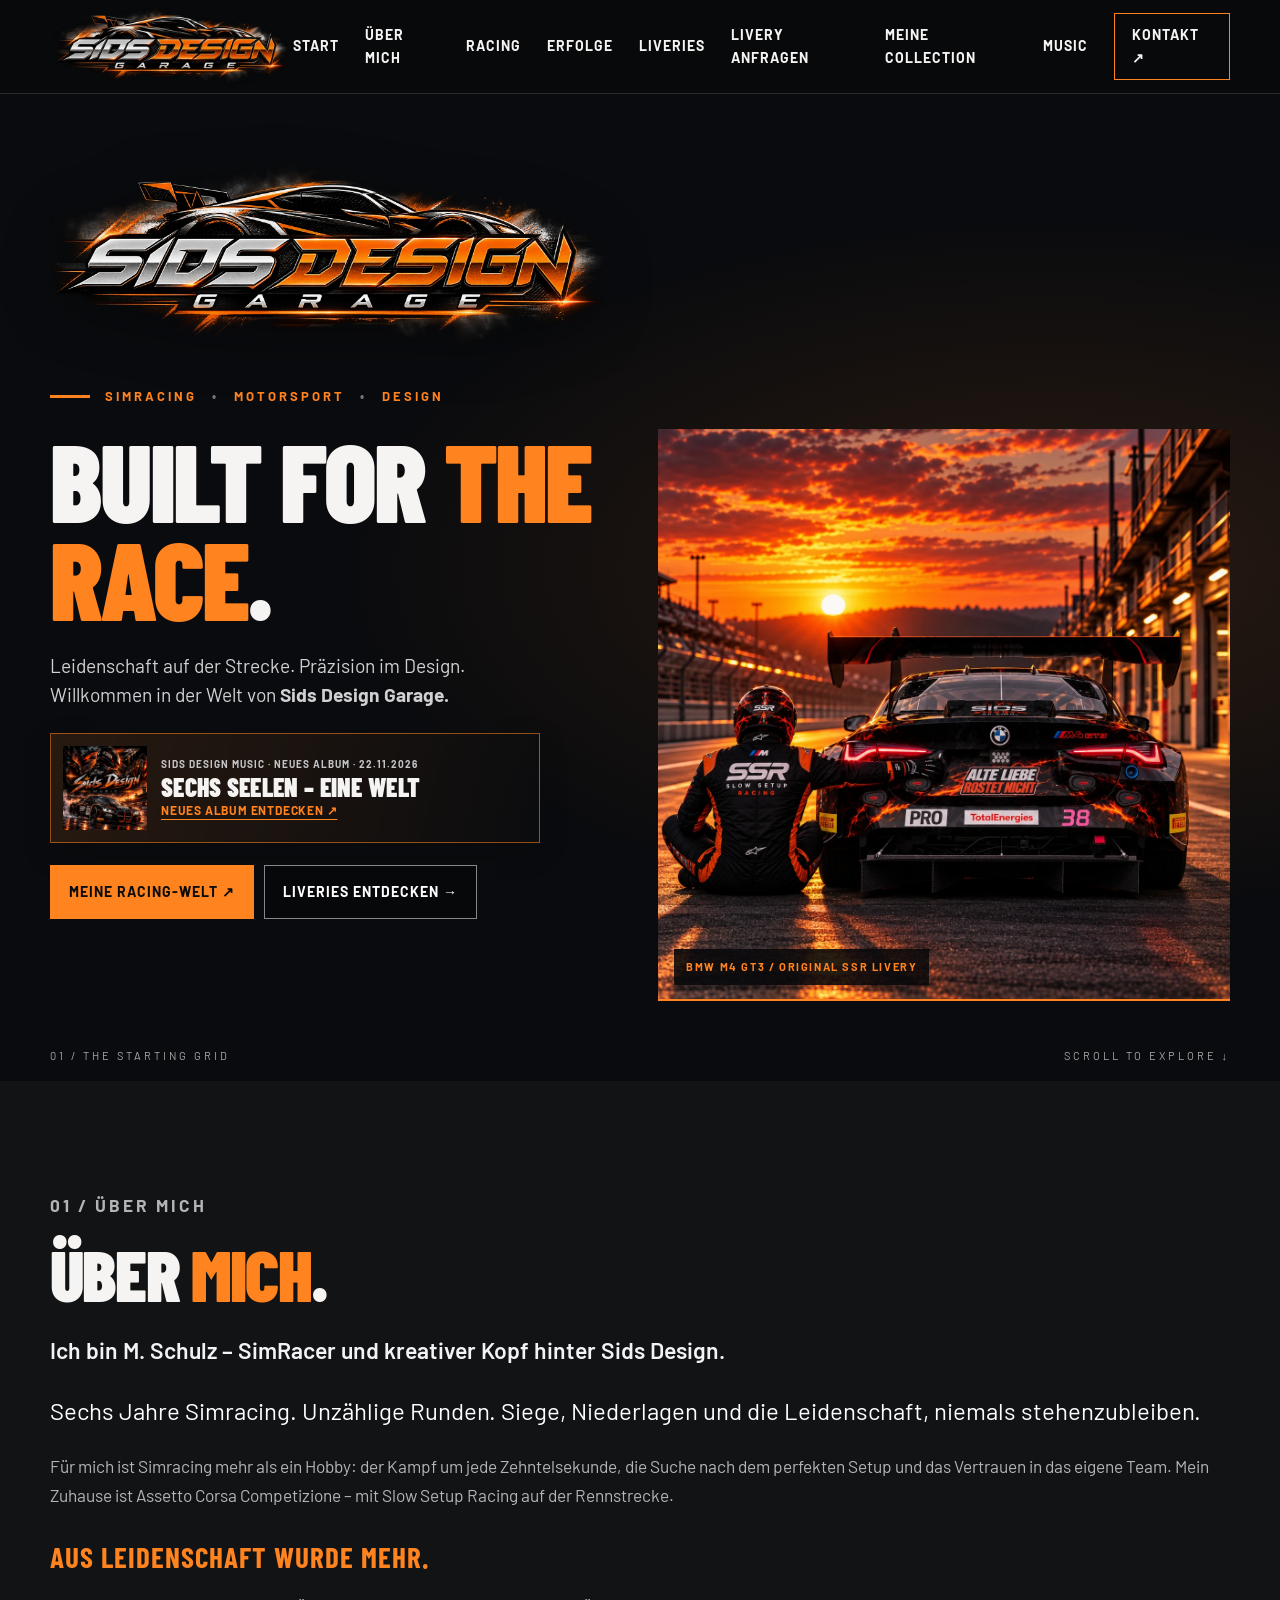
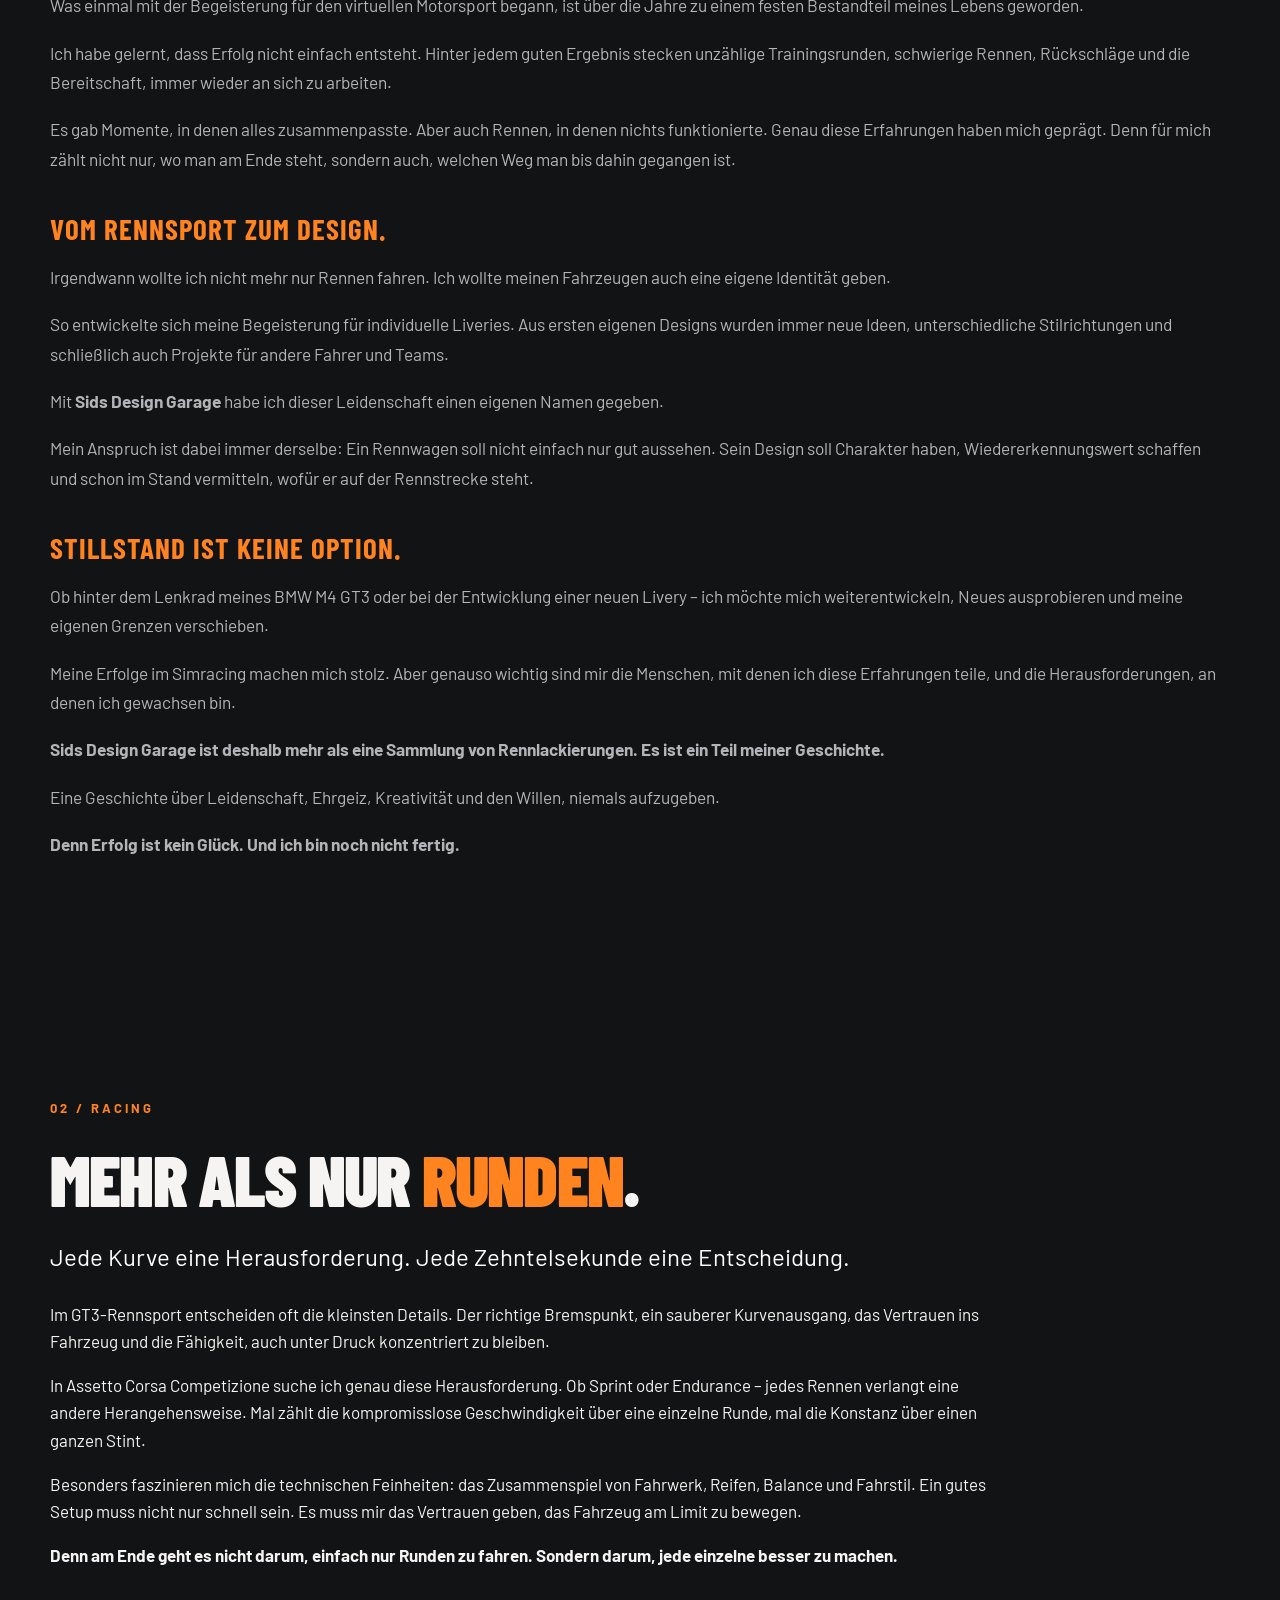
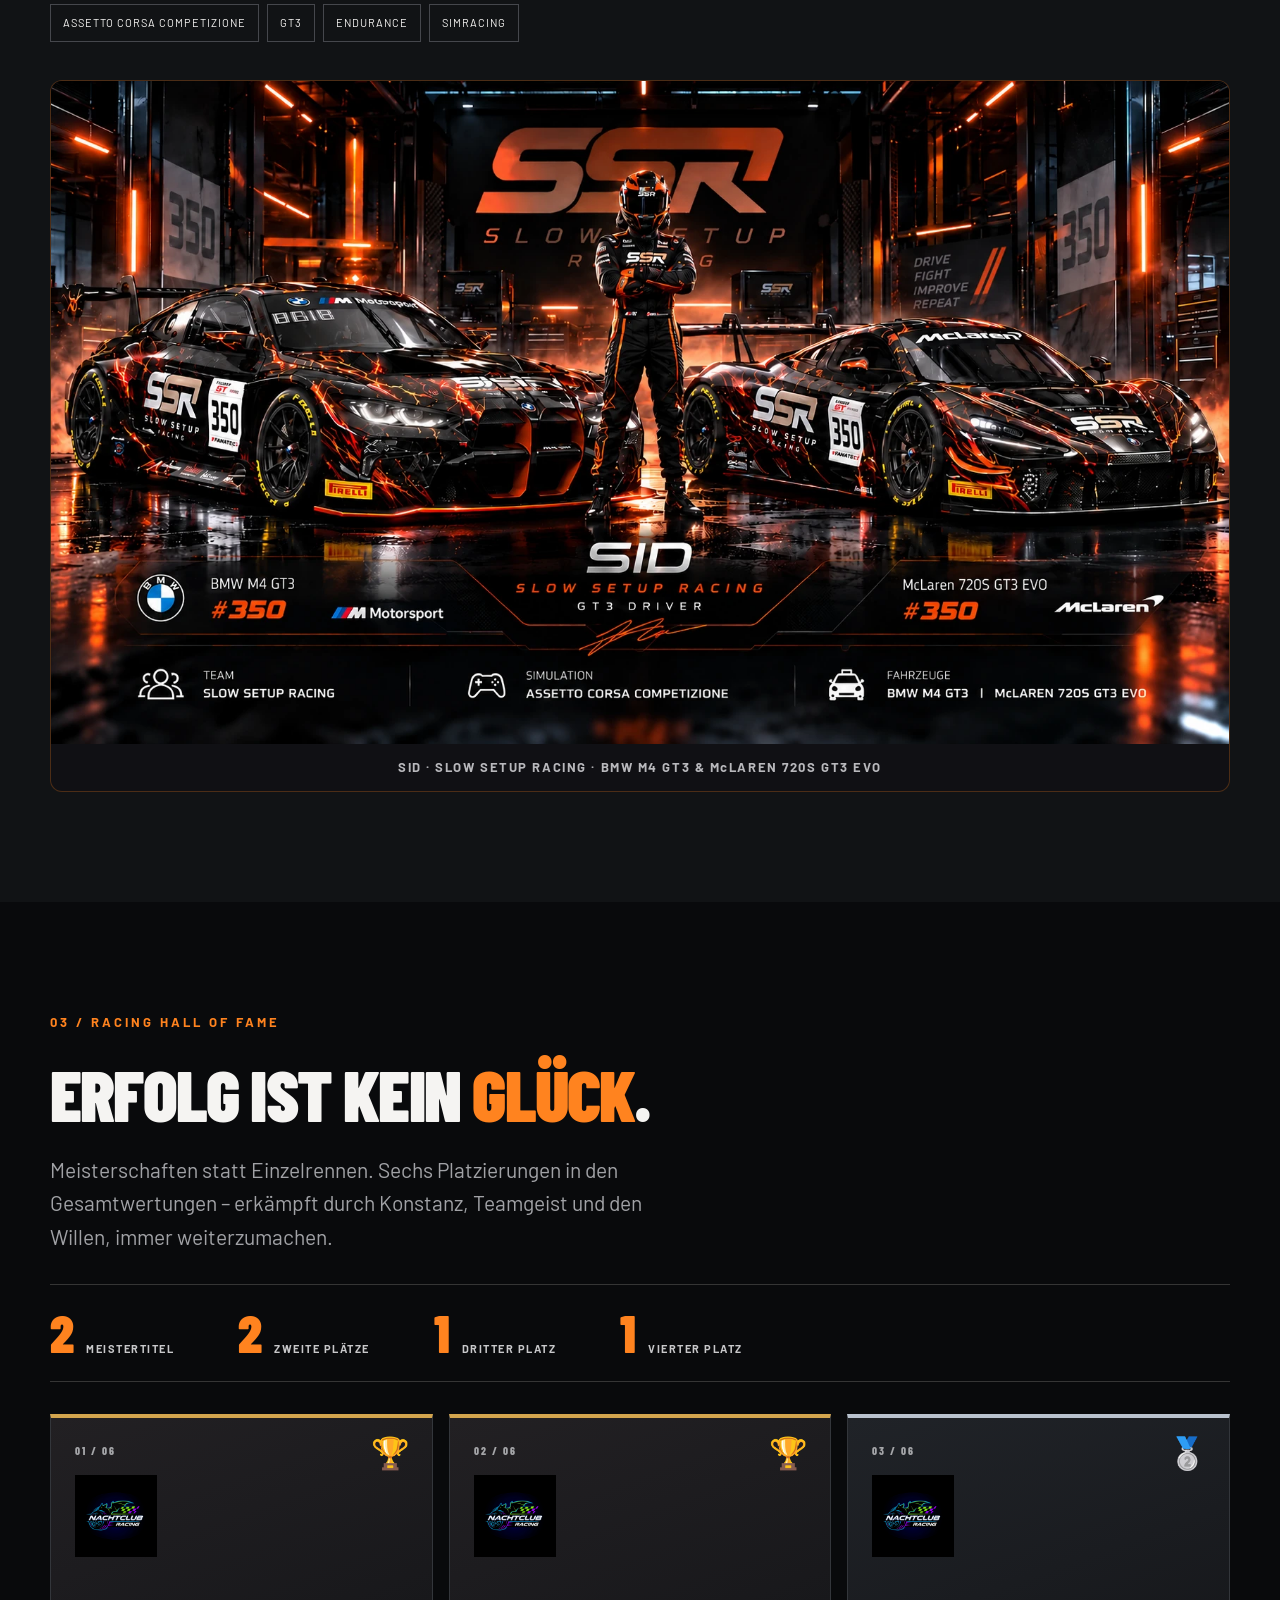
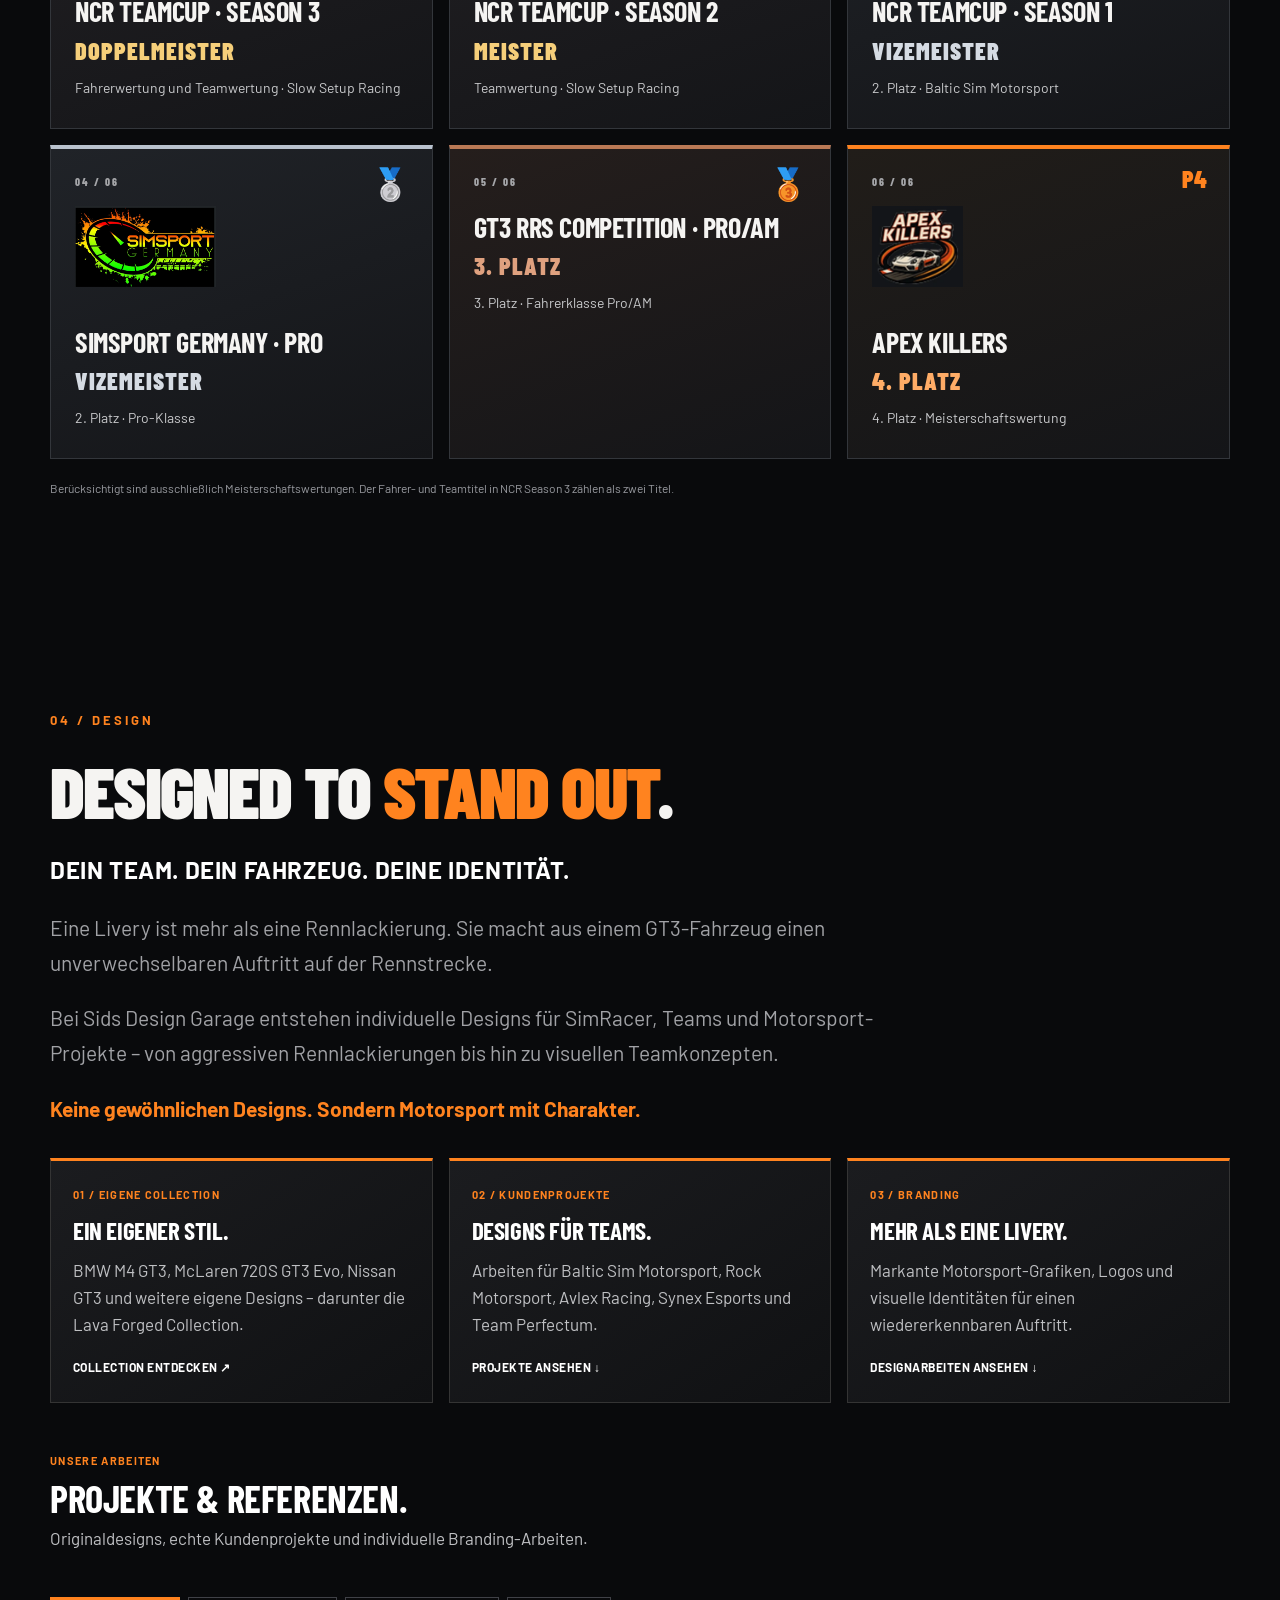
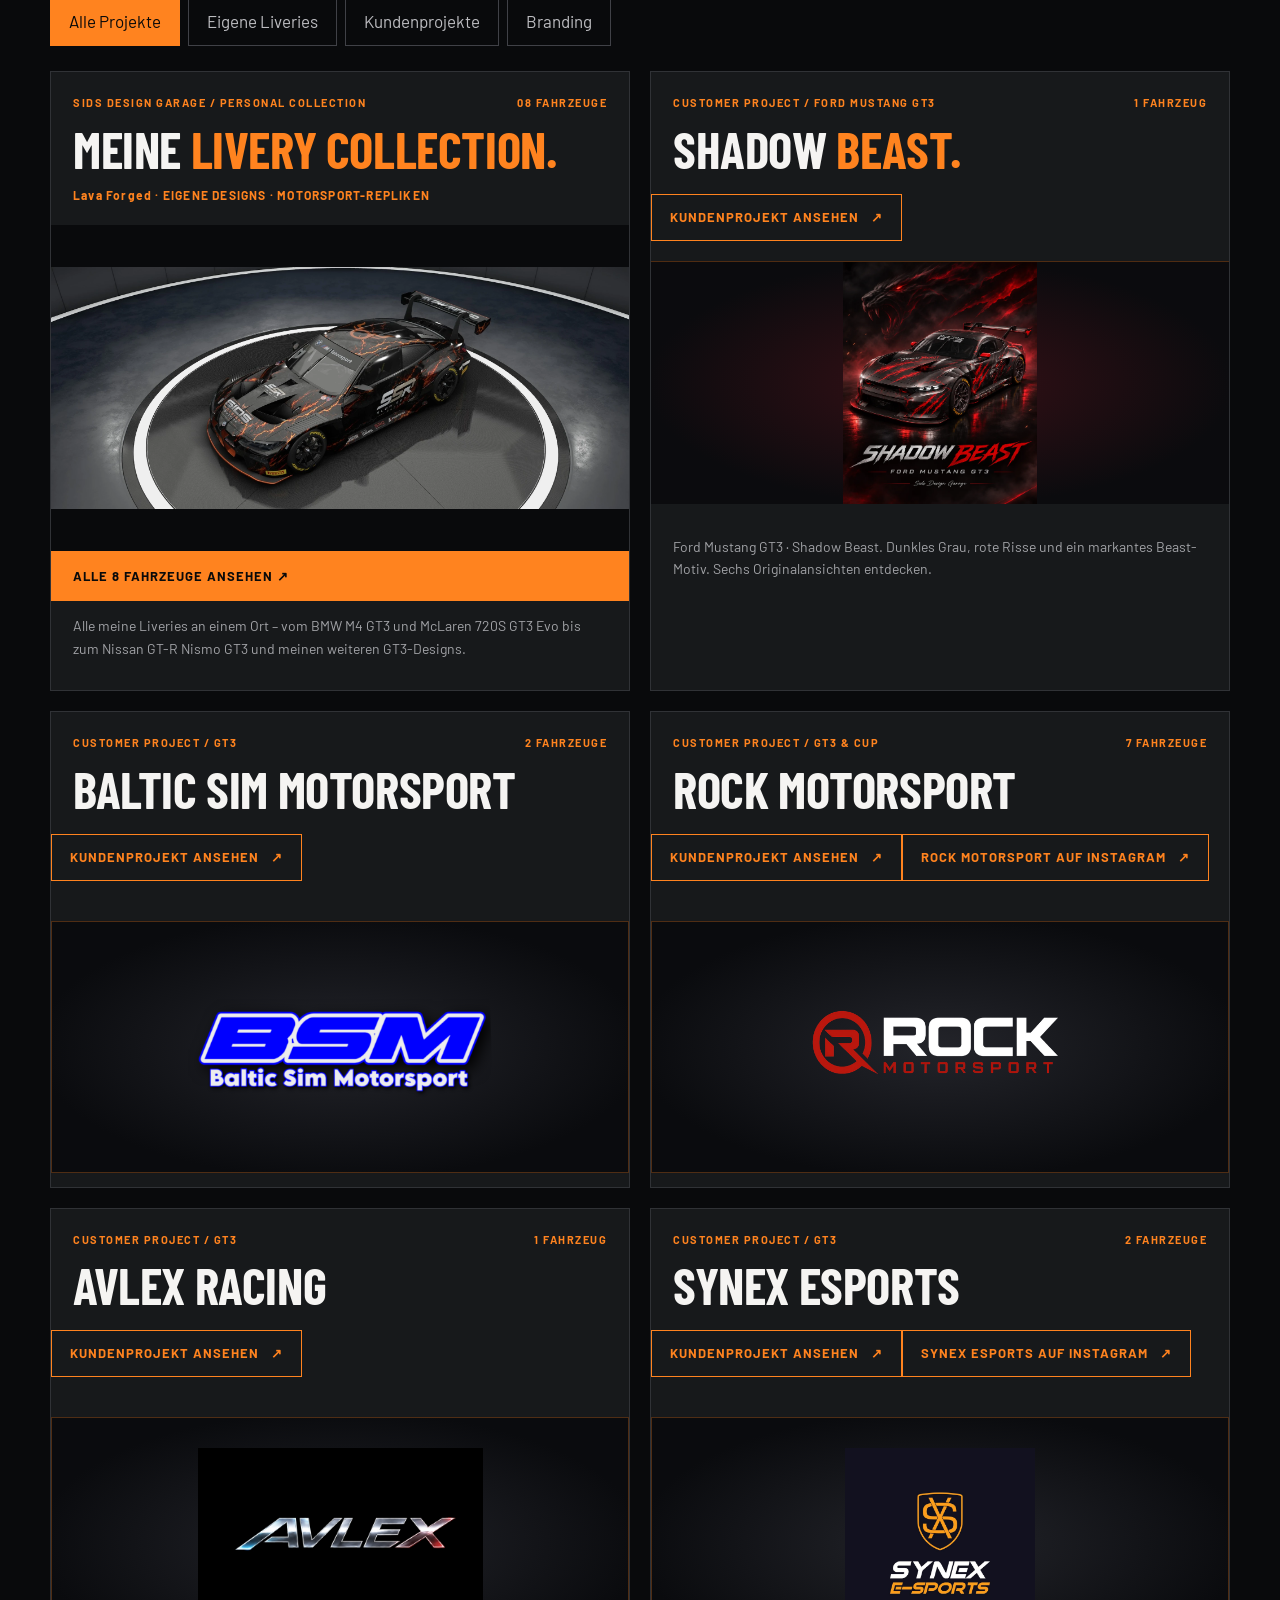
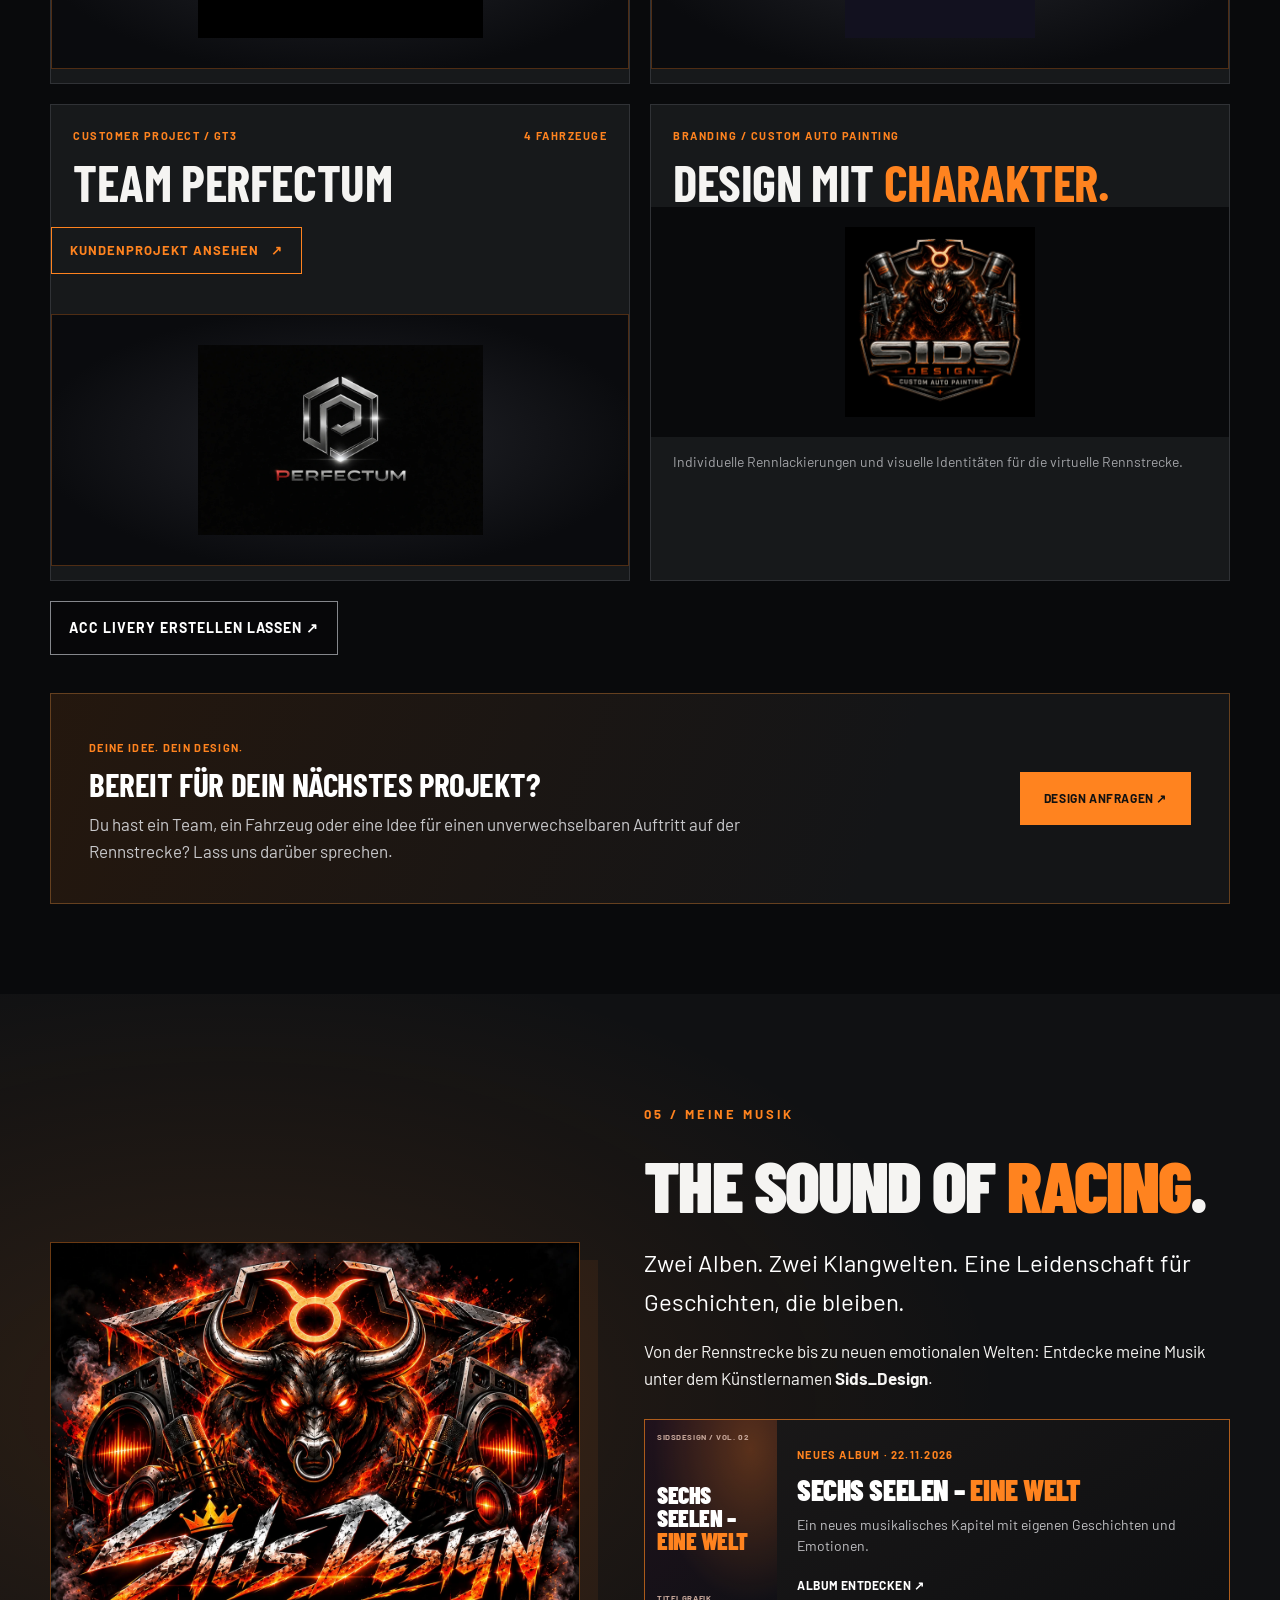
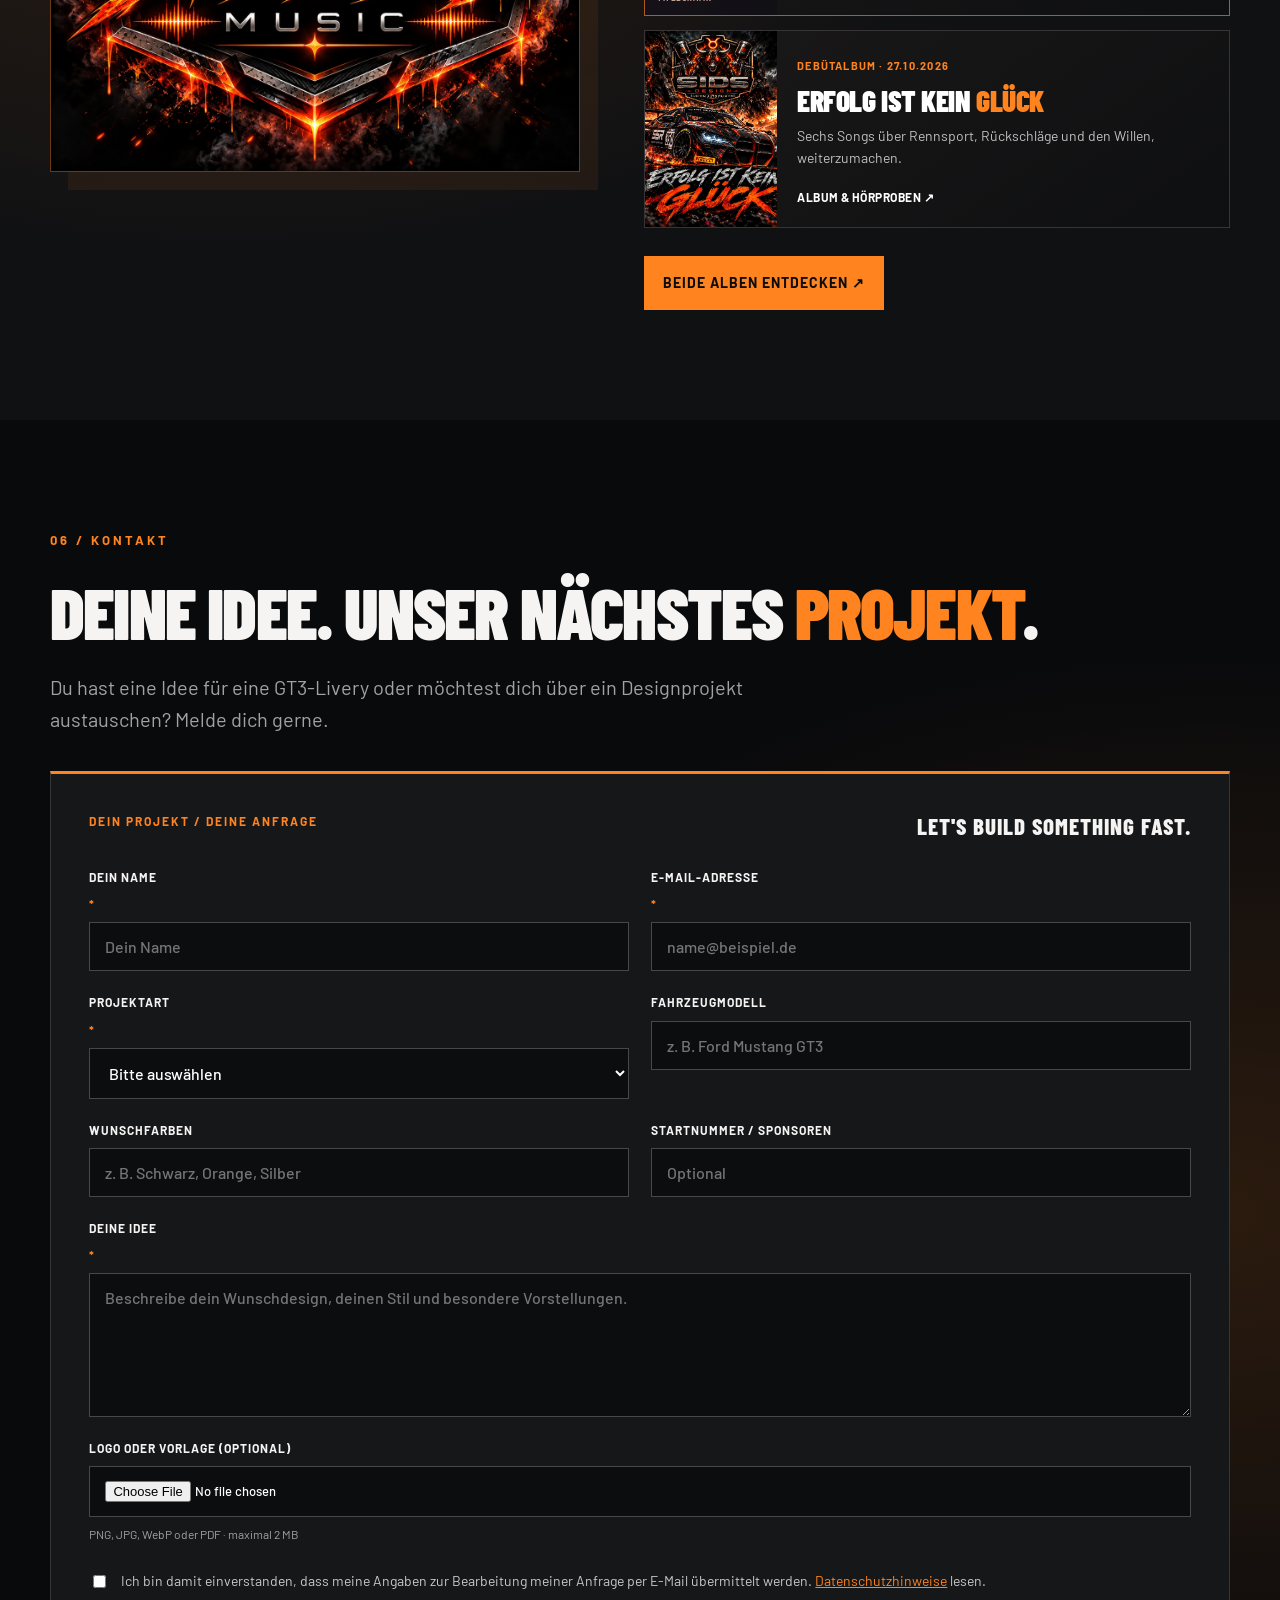
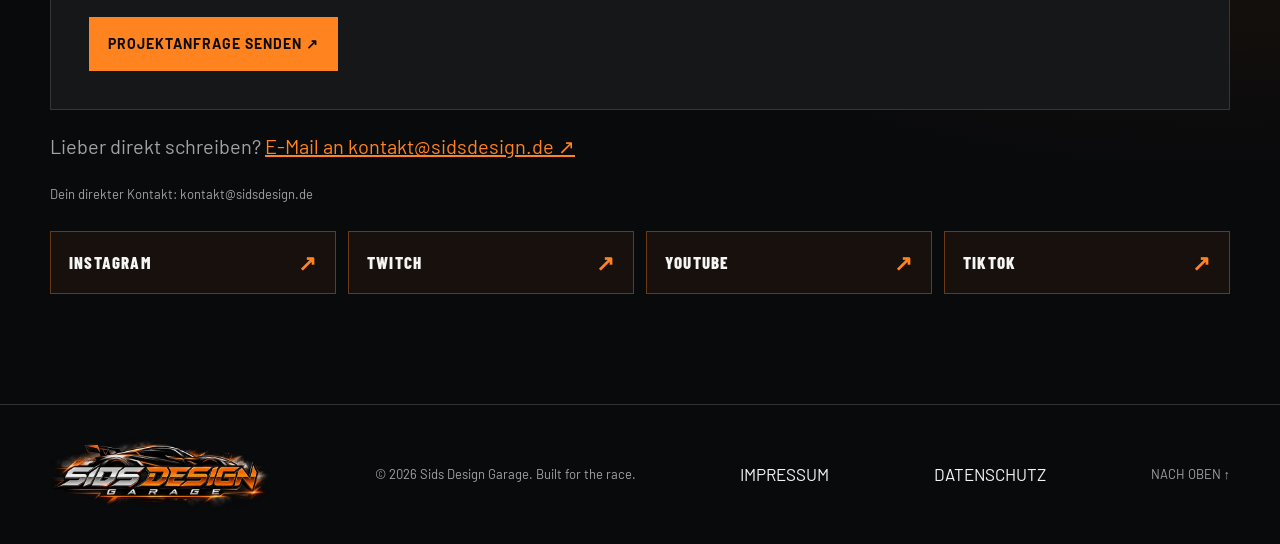
==== commit 45096b3c: "Promote newly released Sechs Seelen Eine Welt album in home hero and refresh music styles" ====
--- a/index.html
+++ b/index.html
@@ -12,13 +12,13 @@
 <meta property="og:title" content="Sids Design Garage | GT3 Liveries &amp; Kundenprojekte"/>
 <meta property="og:description" content="Individuelle GT3-Liveries, Simracing und Motorsportdesign mit Charakter."/>
 
-<link href="styles.css?v=shadow-beast-preview-20261107" rel="stylesheet"/><script defer="" src="script.js?v=inquiry-20261025"></script>
+<link href="styles.css?v=zwei-alben-20261123" rel="stylesheet"/><script defer="" src="script.js?v=inquiry-20261025"></script>
 <style>.clean-type-heading{font-family:'Barlow Condensed',Impact,sans-serif!important;font-size:clamp(42px,5.6vw,78px)!important;font-weight:900!important;font-style:normal!important;line-height:.99!important;letter-spacing:-.025em!important;text-transform:uppercase;max-width:100%;margin:16px 0 24px!important;overflow-wrap:normal}.clean-type-heading em{font-style:normal;color:var(--orange,#ff831f)}.clean-type-hero{font-size:clamp(62px,8.5vw,130px)!important;line-height:.9!important}@media(max-width:600px){.clean-type-heading{font-size:clamp(38px,10vw,58px)!important}.clean-type-hero{font-size:clamp(60px,13vw,88px)!important}} .collection-teaser-link{display:block;position:relative;background:#090a0c;overflow:hidden}.collection-teaser-link img{display:block;width:100%;aspect-ratio:16/9;object-fit:contain}.collection-teaser-link span{display:block;padding:15px 22px;background:#ff831f;color:#0a0a0a;font-weight:900;letter-spacing:1px;font-size:13px}.collection-teaser-link:hover span{background:#ff9c4b}</style></head>
 <body>
 <a class="skip" href="#main">Zum Inhalt springen</a>
 <header class="site-header"><a aria-label="Sids Design Garage Startseite" class="brand" href="#start"><img class="brand-new-logo" alt="Sids Design Garage" src="assets/sids-design-garage-navigation.webp"/></a><button aria-controls="navigation" aria-expanded="false" aria-label="Menü öffnen" class="menu-toggle"><span></span><span></span><span></span></button><nav aria-label="Hauptnavigation" class="navigation" id="navigation"><a href="#start">Start</a><a href="#about">Über mich</a><a href="#racing">Racing</a><a href="#erfolge">Erfolge</a><a href="#liveries">Liveries</a><a href="acc-livery-erstellen-lassen.html">Livery anfragen</a><a href="livery-collection.html">Meine Collection</a><a href="music.html">Music</a><a class="nav-cta" href="#kontakt">Kontakt ↗</a></nav></header>
 <main id="main">
-<section class="hero" id="start"><div class="container hero-layout"><div class="hero-content"><img class="hero-brand-logo" src="assets/sids-design-garage-hero.webp" alt="Sids Design Garage – offizielles Motorsport-Logo" fetchpriority="high"/><p class="eyebrow"><span class="rule"></span> SIMRACING <b>•</b> MOTORSPORT <b>•</b> DESIGN</p><h1 class="clean-type-heading clean-type-hero">BUILT FOR <em>THE RACE</em>.</h1><p class="hero-intro">Leidenschaft auf der Strecke. Präzision im Design.<br/>Willkommen in der Welt von <strong>Sids Design Garage.</strong></p><aside class="hero-music-promo" aria-label="Sids Design Music Album Pre-Save"><img src="assets/sids-design-music.webp" alt="Sids Design Music" width="84" height="84"/><div class="hero-music-promo-copy"><span>SIDS DESIGN MUSIC · JETZT VERÖFFENTLICHT</span><strong>ERFOLG IST KEIN GLÜCK</strong><a href="music.html">ZUR MUSIK ↗</a></div></aside><div class="hero-actions"><a class="btn btn-primary" href="#racing">MEINE RACING-WELT ↗</a><a class="btn btn-outline" href="#liveries">LIVERIES ENTDECKEN →</a></div></div><div class="hero-car"><img alt="BMW M4 GT3 mit Rennfahrer am Heck bei Sonnenuntergang auf der Boxengasse" fetchpriority="high" src="assets/built-for-the-race-m4.webp"/><span class="hero-car-caption">BMW M4 GT3 / ORIGINAL SSR LIVERY</span></div></div><div class="hero-foot container"><span>01 / THE STARTING GRID</span><a href="#liveries">SCROLL TO EXPLORE ↓</a></div></section>
+<section class="hero" id="start"><div class="container hero-layout"><div class="hero-content"><img class="hero-brand-logo" src="assets/sids-design-garage-hero.webp" alt="Sids Design Garage – offizielles Motorsport-Logo" fetchpriority="high"/><p class="eyebrow"><span class="rule"></span> SIMRACING <b>•</b> MOTORSPORT <b>•</b> DESIGN</p><h1 class="clean-type-heading clean-type-hero">BUILT FOR <em>THE RACE</em>.</h1><p class="hero-intro">Leidenschaft auf der Strecke. Präzision im Design.<br/>Willkommen in der Welt von <strong>Sids Design Garage.</strong></p><aside class="hero-music-promo" aria-label="Neues Album von Sids Design Music"><img src="assets/sids-design-music.webp" alt="Sids Design Music" width="84" height="84"/><div class="hero-music-promo-copy"><span>SIDS DESIGN MUSIC · NEUES ALBUM · 22.11.2026</span><strong>SECHS SEELEN – EINE WELT</strong><a href="music.html#sechs-seelen-eine-welt">NEUES ALBUM ENTDECKEN ↗</a></div></aside><div class="hero-actions"><a class="btn btn-primary" href="#racing">MEINE RACING-WELT ↗</a><a class="btn btn-outline" href="#liveries">LIVERIES ENTDECKEN →</a></div></div><div class="hero-car"><img alt="BMW M4 GT3 mit Rennfahrer am Heck bei Sonnenuntergang auf der Boxengasse" fetchpriority="high" src="assets/built-for-the-race-m4.webp"/><span class="hero-car-caption">BMW M4 GT3 / ORIGINAL SSR LIVERY</span></div></div><div class="hero-foot container"><span>01 / THE STARTING GRID</span><a href="#liveries">SCROLL TO EXPLORE ↓</a></div></section>
 <section class="section section-dark" id="about"><div class="container about-grid"><div><p class="section-kicker">01 / ÜBER MICH</p><h2 class="clean-type-heading">ÜBER <em>MICH</em>.</h2><p class="about-identity">Ich bin M. Schulz – SimRacer und kreativer Kopf hinter Sids Design.</p></div><div><p class="lead">Sechs Jahre Simracing. Unzählige Runden. Siege, Niederlagen und die Leidenschaft, niemals stehenzubleiben.</p><p>Für mich ist Simracing mehr als ein Hobby: der Kampf um jede Zehntelsekunde, die Suche nach dem perfekten Setup und das Vertrauen in das eigene Team. Mein Zuhause ist Assetto Corsa Competizione – mit Slow Setup Racing auf der Rennstrecke.</p><h3>AUS LEIDENSCHAFT WURDE MEHR.</h3><p>Was einmal mit der Begeisterung für den virtuellen Motorsport begann, ist über die Jahre zu einem festen Bestandteil meines Lebens geworden.</p><p>Ich habe gelernt, dass Erfolg nicht einfach entsteht. Hinter jedem guten Ergebnis stecken unzählige Trainingsrunden, schwierige Rennen, Rückschläge und die Bereitschaft, immer wieder an sich zu arbeiten.</p><p>Es gab Momente, in denen alles zusammenpasste. Aber auch Rennen, in denen nichts funktionierte. Genau diese Erfahrungen haben mich geprägt. Denn für mich zählt nicht nur, wo man am Ende steht, sondern auch, welchen Weg man bis dahin gegangen ist.</p><h3>VOM RENNSPORT ZUM DESIGN.</h3><p>Irgendwann wollte ich nicht mehr nur Rennen fahren. Ich wollte meinen Fahrzeugen auch eine eigene Identität geben.</p><p>So entwickelte sich meine Begeisterung für individuelle Liveries. Aus ersten eigenen Designs wurden immer neue Ideen, unterschiedliche Stilrichtungen und schließlich auch Projekte für andere Fahrer und Teams.</p><p>Mit <strong>Sids Design Garage</strong> habe ich dieser Leidenschaft einen eigenen Namen gegeben.</p><p>Mein Anspruch ist dabei immer derselbe: Ein Rennwagen soll nicht einfach nur gut aussehen. Sein Design soll Charakter haben, Wiedererkennungswert schaffen und schon im Stand vermitteln, wofür er auf der Rennstrecke steht.</p><h3>STILLSTAND IST KEINE OPTION.</h3><p>Ob hinter dem Lenkrad meines BMW M4 GT3 oder bei der Entwicklung einer neuen Livery – ich möchte mich weiterentwickeln, Neues ausprobieren und meine eigenen Grenzen verschieben.</p><p>Meine Erfolge im Simracing machen mich stolz. Aber genauso wichtig sind mir die Menschen, mit denen ich diese Erfahrungen teile, und die Herausforderungen, an denen ich gewachsen bin.</p><p><strong>Sids Design Garage ist deshalb mehr als eine Sammlung von Rennlackierungen. Es ist ein Teil meiner Geschichte.</strong></p><p>Eine Geschichte über Leidenschaft, Ehrgeiz, Kreativität und den Willen, niemals aufzugeben.</p><p><strong>Denn Erfolg ist kein Glück. Und ich bin noch nicht fertig.</strong></p></div></div></section>
 <section class="section section-dark" id="racing"><div class="container racing-driver-section"><div class="racing-driver-intro"><p class="section-kicker">02 / RACING</p><h2 class="clean-type-heading">MEHR ALS NUR <em>RUNDEN</em>.</h2><p class="lead">Jede Kurve eine Herausforderung. Jede Zehntelsekunde eine Entscheidung.</p><p>Im GT3-Rennsport entscheiden oft die kleinsten Details. Der richtige Bremspunkt, ein sauberer Kurvenausgang, das Vertrauen ins Fahrzeug und die Fähigkeit, auch unter Druck konzentriert zu bleiben.</p><p>In Assetto Corsa Competizione suche ich genau diese Herausforderung. Ob Sprint oder Endurance – jedes Rennen verlangt eine andere Herangehensweise. Mal zählt die kompromisslose Geschwindigkeit über eine einzelne Runde, mal die Konstanz über einen ganzen Stint.</p><p>Besonders faszinieren mich die technischen Feinheiten: das Zusammenspiel von Fahrwerk, Reifen, Balance und Fahrstil. Ein gutes Setup muss nicht nur schnell sein. Es muss mir das Vertrauen geben, das Fahrzeug am Limit zu bewegen.</p><p><strong>Denn am Ende geht es nicht darum, einfach nur Runden zu fahren. Sondern darum, jede einzelne besser zu machen.</strong></p><div class="chips"><span>ASSETTO CORSA COMPETIZIONE</span><span>GT3</span><span>ENDURANCE</span><span>SIMRACING</span></div></div><figure class="racing-driver-visual"><img src="assets/ssr-fahrerkarte-350.webp" alt="SSR GT3-Fahrerpräsentation: Fahrer mit Helm und verschränkten Armen zwischen BMW M4 GT3 und McLaren 720S GT3 Evo, beide mit Startnummer 350" width="1648" height="928" loading="lazy" decoding="async"/><figcaption>SID · SLOW SETUP RACING · BMW M4 GT3 &amp; McLAREN 720S GT3 EVO</figcaption></figure></div></section>
 <section class="section" id="erfolge"><div class="container"><p class="section-kicker">03 / RACING HALL OF FAME</p><h2 class="clean-type-heading">ERFOLG IST KEIN <em>GLÜCK</em>.</h2><p class="section-lead">Meisterschaften statt Einzelrennen. Sechs Platzierungen in den Gesamtwertungen – erkämpft durch Konstanz, Teamgeist und den Willen, immer weiterzumachen.</p><div class="hall-stats"><div><strong>2</strong><span>MEISTERTITEL</span></div><div><strong>2</strong><span>ZWEITE PLÄTZE</span></div><div><strong>1</strong><span>DRITTER PLATZ</span></div><div><strong>1</strong><span>VIERTER PLATZ</span></div></div><div class="achievements hall-grid"><article class="hall-card hall-gold"><span class="hall-medal" aria-label="Gold">🏆</span><span class="achievement-no">01 / 06</span><img class="hall-logo" src="assets/nachtclub-racing-logo.webp" alt="Original-Logo NCR TEAMCUP" loading="lazy" decoding="async"/><h3>NCR TEAMCUP · SEASON 3</h3><strong class="hall-rank">DOPPELMEISTER</strong><p>Fahrerwertung und Teamwertung · Slow Setup Racing</p></article><article class="hall-card hall-gold"><span class="hall-medal" aria-label="Gold">🏆</span><span class="achievement-no">02 / 06</span><img class="hall-logo" src="assets/nachtclub-racing-logo.webp" alt="Original-Logo NCR TEAMCUP" loading="lazy" decoding="async"/><h3>NCR TEAMCUP · SEASON 2</h3><strong class="hall-rank">MEISTER</strong><p>Teamwertung · Slow Setup Racing</p></article><article class="hall-card hall-silver"><span class="hall-medal" aria-label="Silber">🥈</span><span class="achievement-no">03 / 06</span><img class="hall-logo" src="assets/nachtclub-racing-logo.webp" alt="Original-Logo NCR TEAMCUP" loading="lazy" decoding="async"/><h3>NCR TEAMCUP · SEASON 1</h3><strong class="hall-rank">VIZEMEISTER</strong><p>2. Platz · Baltic Sim Motorsport</p></article><article class="hall-card hall-silver"><span class="hall-medal" aria-label="Silber">🥈</span><span class="achievement-no">04 / 06</span><img class="hall-logo" src="assets/simsport-germany-logo.webp" alt="Original-Logo SIMSPORT GERMANY" loading="lazy" decoding="async"/><h3>SIMSPORT GERMANY · PRO</h3><strong class="hall-rank">VIZEMEISTER</strong><p>2. Platz · Pro-Klasse</p></article><article class="hall-card hall-bronze"><span class="hall-medal" aria-label="Bronze">🥉</span><span class="achievement-no">05 / 06</span><h3>GT3 RRS COMPETITION · PRO/AM</h3><strong class="hall-rank">3. PLATZ</strong><p>3. Platz · Fahrerklasse Pro/AM</p></article><article class="hall-card hall-fourth"><span class="hall-medal" aria-label="Vierter Platz">P4</span><span class="achievement-no">06 / 06</span><img class="hall-logo" src="assets/apex-killers-logo.webp" alt="Original-Logo APEX KILLERS" loading="lazy" decoding="async"/><h3>APEX KILLERS</h3><strong class="hall-rank">4. PLATZ</strong><p>4. Platz · Meisterschaftswertung</p></article></div><p class="hall-footnote">Berücksichtigt sind ausschließlich Meisterschaftswertungen. Der Fahrer- und Teamtitel in NCR Season 3 zählen als zwei Titel.</p></div></section>
--- a/styles.css
+++ b/styles.css
@@ -302,3 +302,23 @@
 .detail-cover.shadow-beast-cover{display:flex;justify-content:center;align-items:center;padding:clamp(12px,2.5vw,28px);background:radial-gradient(ellipse at 50% 35%,#271013,#08090c 68%);border-color:rgba(201,32,29,.5)}
 .detail-cover.shadow-beast-cover img{display:block;width:min(100%,730px);max-height:none;height:auto;aspect-ratio:auto;object-fit:contain}
 @media(max-width:600px){.detail-cover.shadow-beast-cover{padding:8px}.detail-cover.shadow-beast-cover img{width:100%;height:auto}.shadow-beast-tagline{letter-spacing:.025em}}
+
+/* Music: two releases, one brand – featured album cards */
+#musik .music-content{min-width:0}
+#musik .sdg-music-release-list{display:grid;gap:14px;margin:26px 0 20px}
+#musik .sdg-music-release-card{display:grid;grid-template-columns:132px minmax(0,1fr);gap:20px;align-items:stretch;background:linear-gradient(145deg,#1b1919,#0e0f11);border:1px solid #383337;overflow:hidden;min-width:0}
+#musik .sdg-music-release-new{border-color:rgba(255,131,31,.65)}
+#musik .sdg-music-release-card>img,#musik .sdg-music-release-thumb{width:100%;height:100%;min-height:145px;object-fit:cover;align-self:stretch}
+#musik .sdg-music-typeart{display:flex;flex-direction:column;justify-content:space-between;padding:12px;background:radial-gradient(ellipse at 80% 15%,rgba(255,131,31,.28),transparent 65%),linear-gradient(145deg,#20121c,#101015);overflow:hidden}
+#musik .sdg-music-typeart>span,#musik .sdg-music-typeart small{font:700 8px/1.3 Barlow,sans-serif;letter-spacing:.07em;color:#c9a99c}
+#musik .sdg-music-typeart strong{color:#fff;font:900 24px/.96 'Barlow Condensed',Impact,sans-serif;letter-spacing:-.02em}
+#musik .sdg-music-typeart strong span{color:#fff}
+#musik .sdg-music-typeart strong em{color:#ff831f;font-style:normal}
+#musik .sdg-music-release-details{padding:19px 17px 18px 0;min-width:0}
+#musik .sdg-music-release-tag{color:var(--orange,#ff831f);font-size:11px;font-weight:800;letter-spacing:.11em}
+#musik .sdg-music-release-details h3{font:900 clamp(25px,2.3vw,34px)/1.05 'Barlow Condensed',Impact,sans-serif;color:#fff;margin:9px 0 8px;letter-spacing:-.015em;overflow-wrap:break-word}
+#musik .sdg-music-release-details h3 em{color:var(--orange,#ff831f);font-style:normal}
+#musik .sdg-music-release-details p{font-size:14px;line-height:1.55;color:#bfbfc2;margin:0 0 13px}
+#musik .sdg-music-release-details a{font-size:12px;font-weight:800;letter-spacing:.04em;text-decoration:none;color:#fff}
+#musik .sdg-music-release-details a:hover{color:var(--orange,#ff831f)}
+@media(max-width:570px){#musik .sdg-music-release-card{grid-template-columns:108px minmax(0,1fr);gap:14px}#musik .sdg-music-release-card>img,#musik .sdg-music-release-thumb{min-height:145px}#musik .sdg-music-release-details{padding:13px 12px 13px 0}#musik .sdg-music-release-details h3{font-size:clamp(22px,6vw,29px)}#musik .sdg-music-release-details p{font-size:13px}#musik .sdg-music-release-tag{font-size:10px}#musik .sdg-music-typeart{padding:9px}#musik .sdg-music-typeart strong{font-size:20px}}
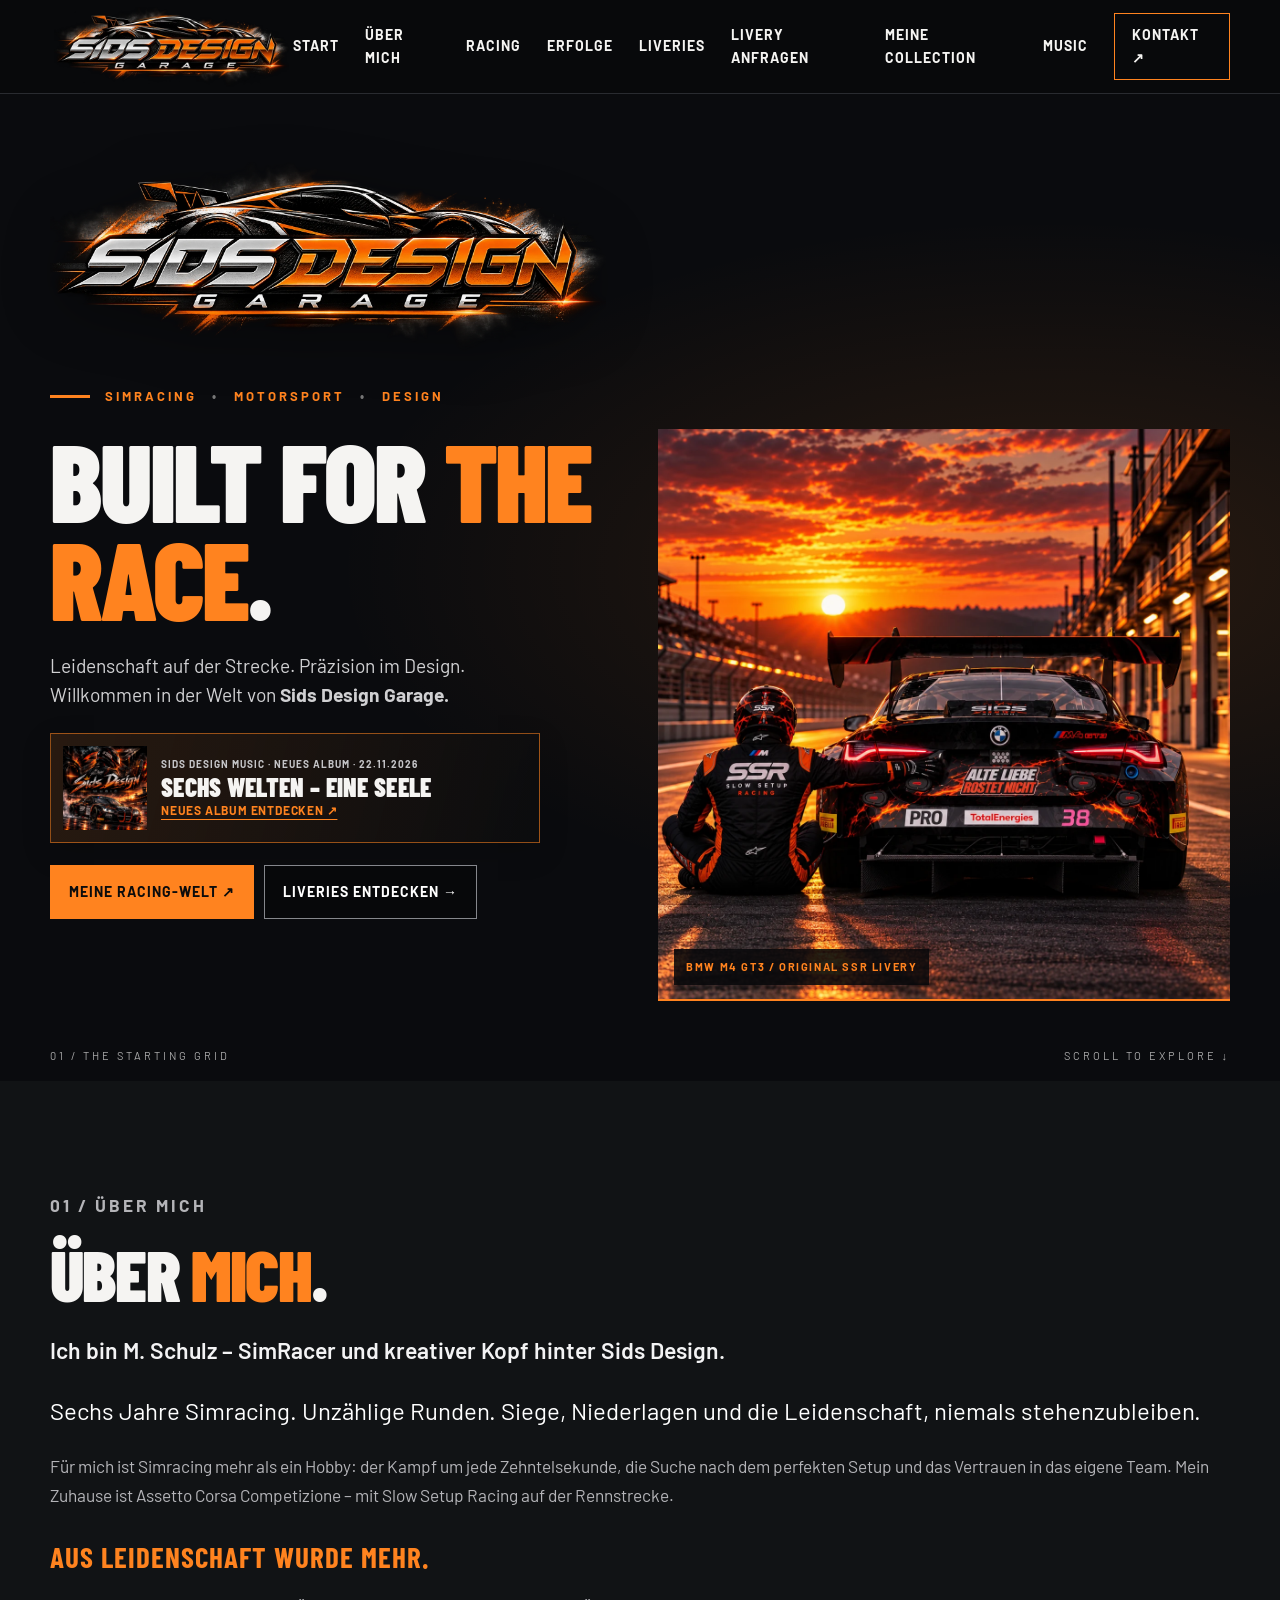
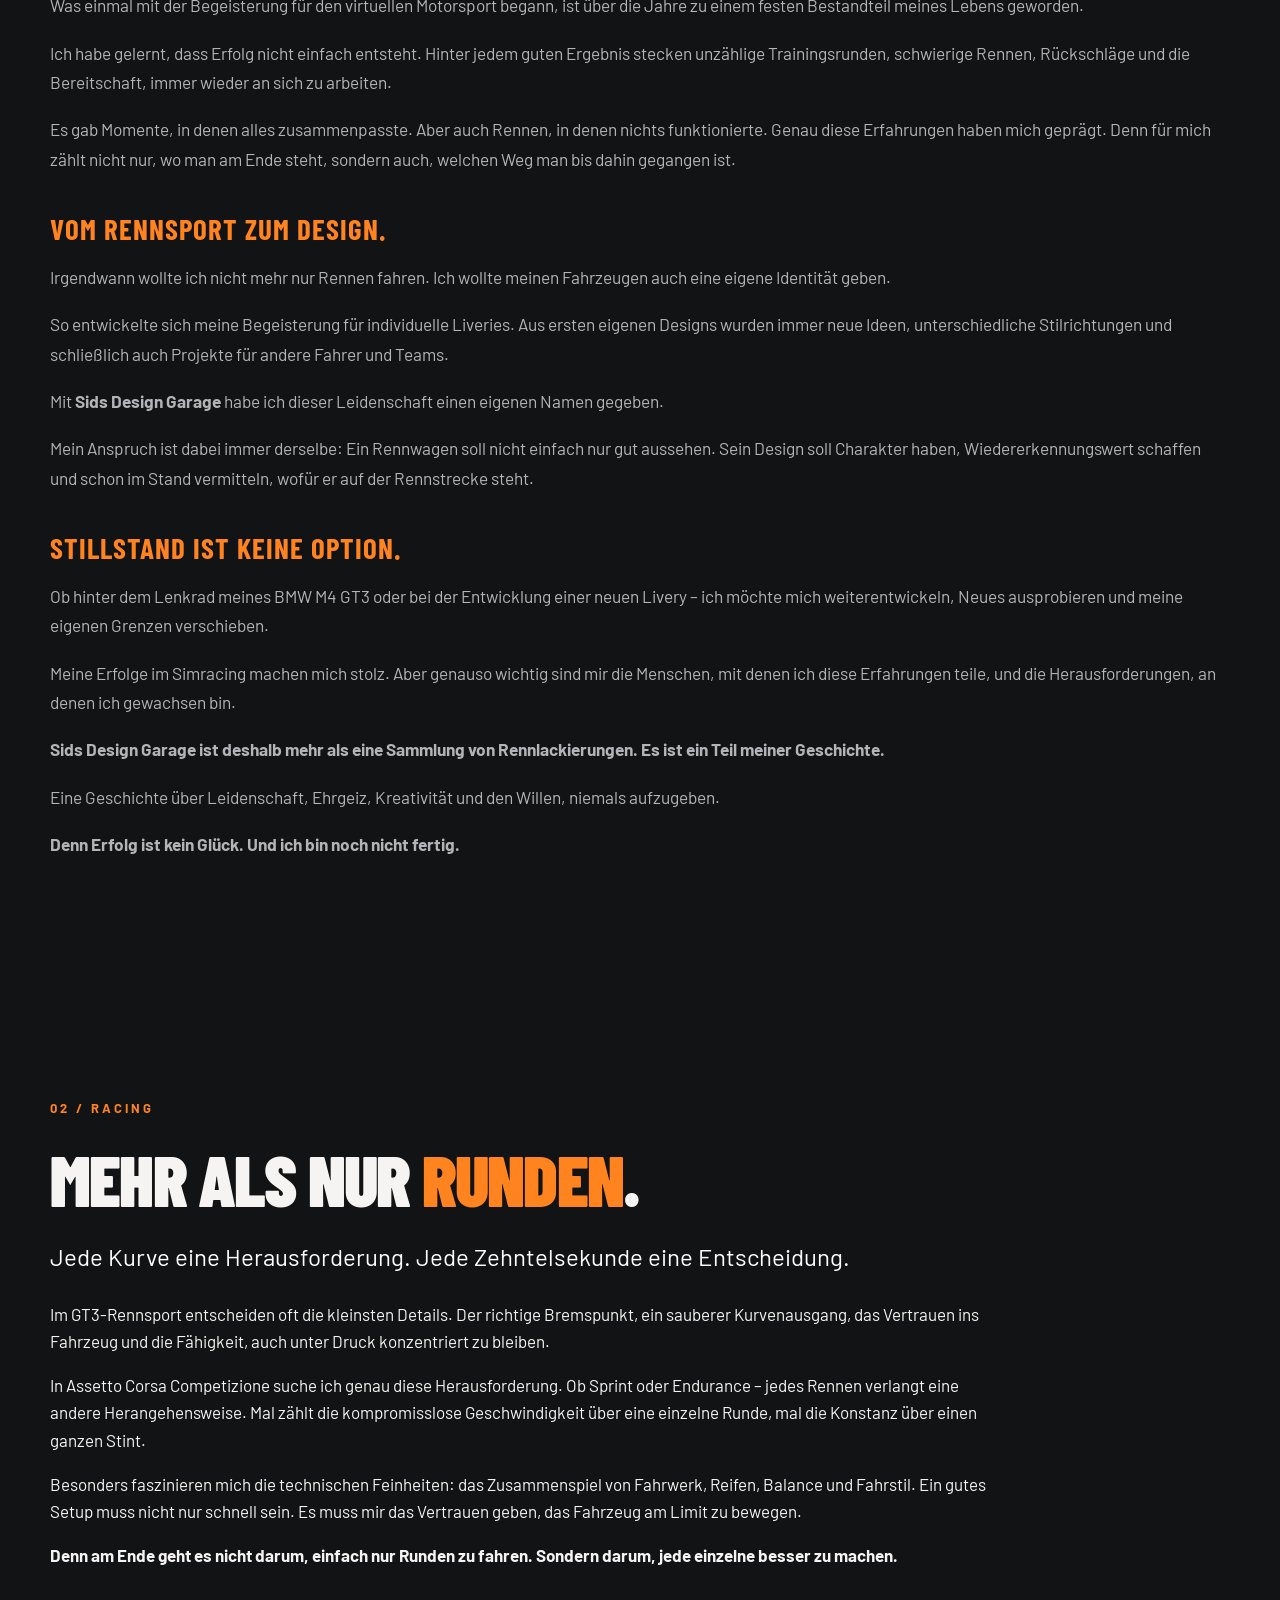
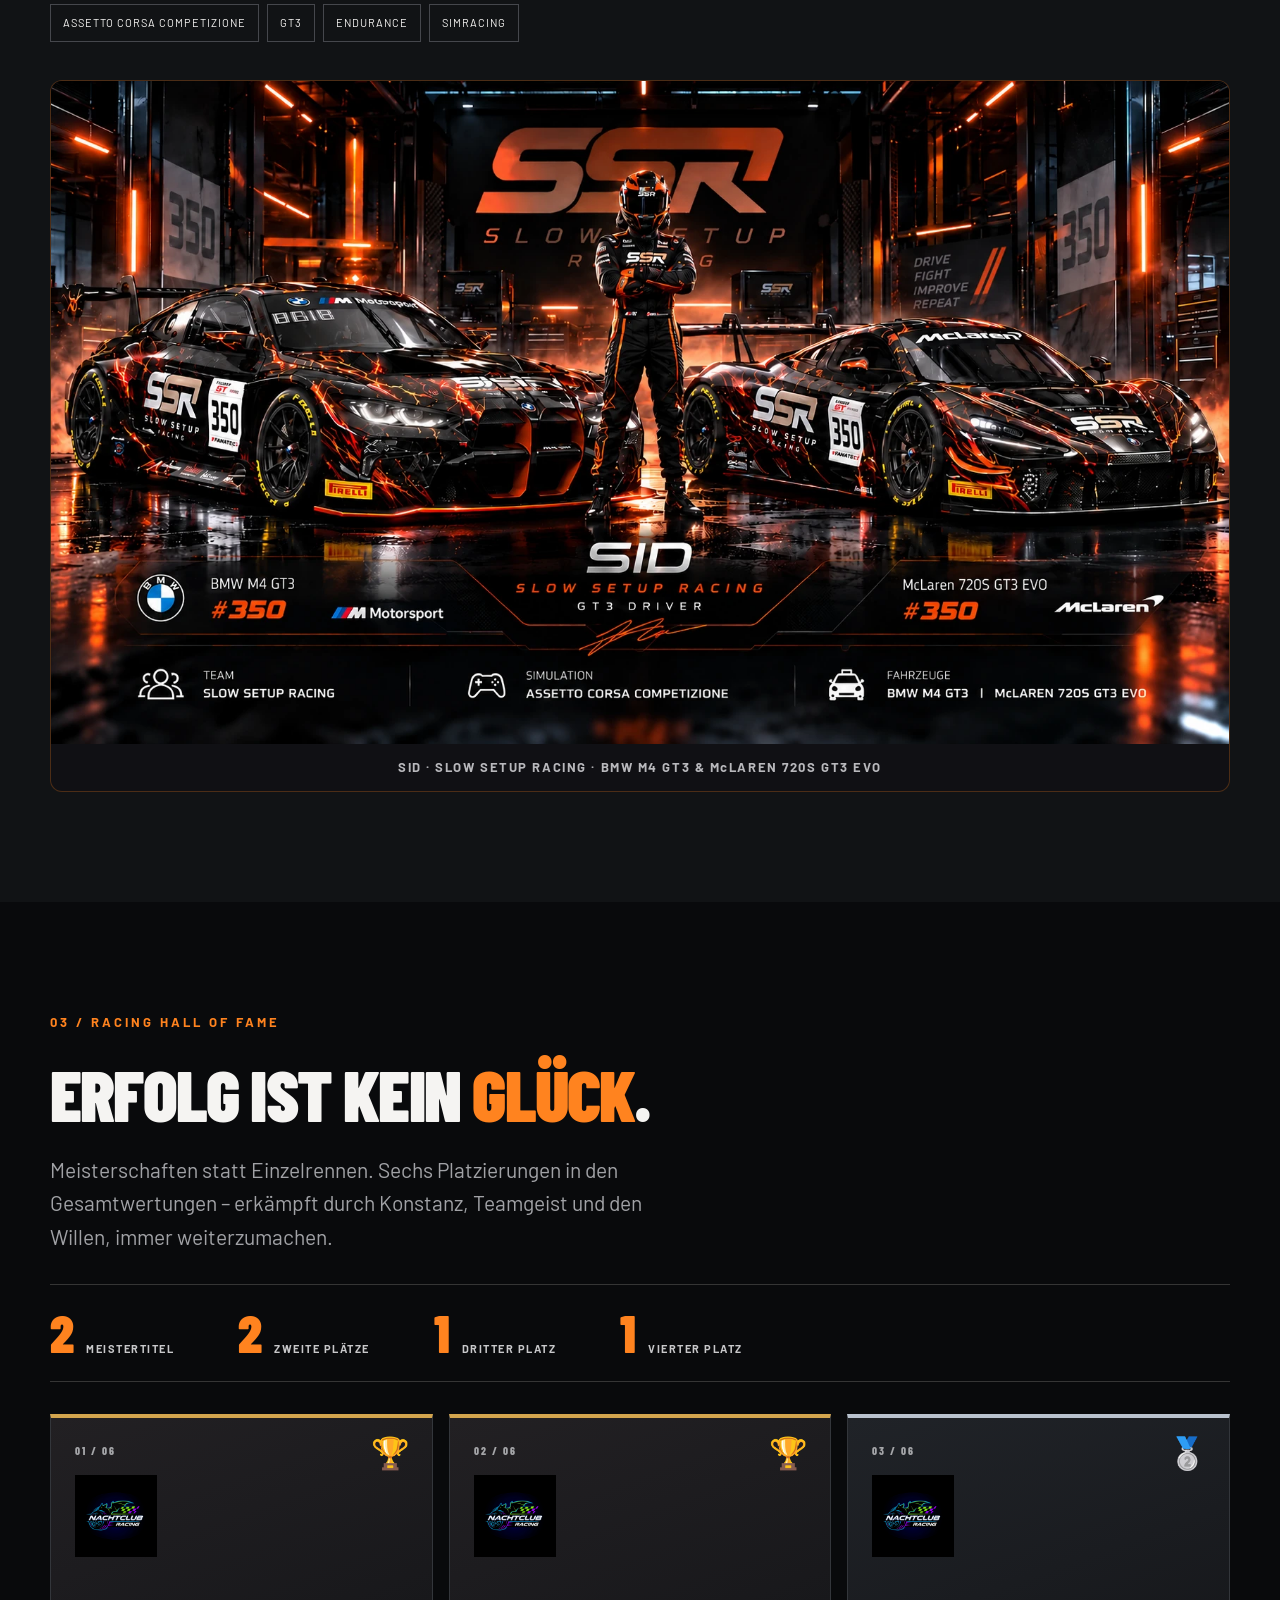
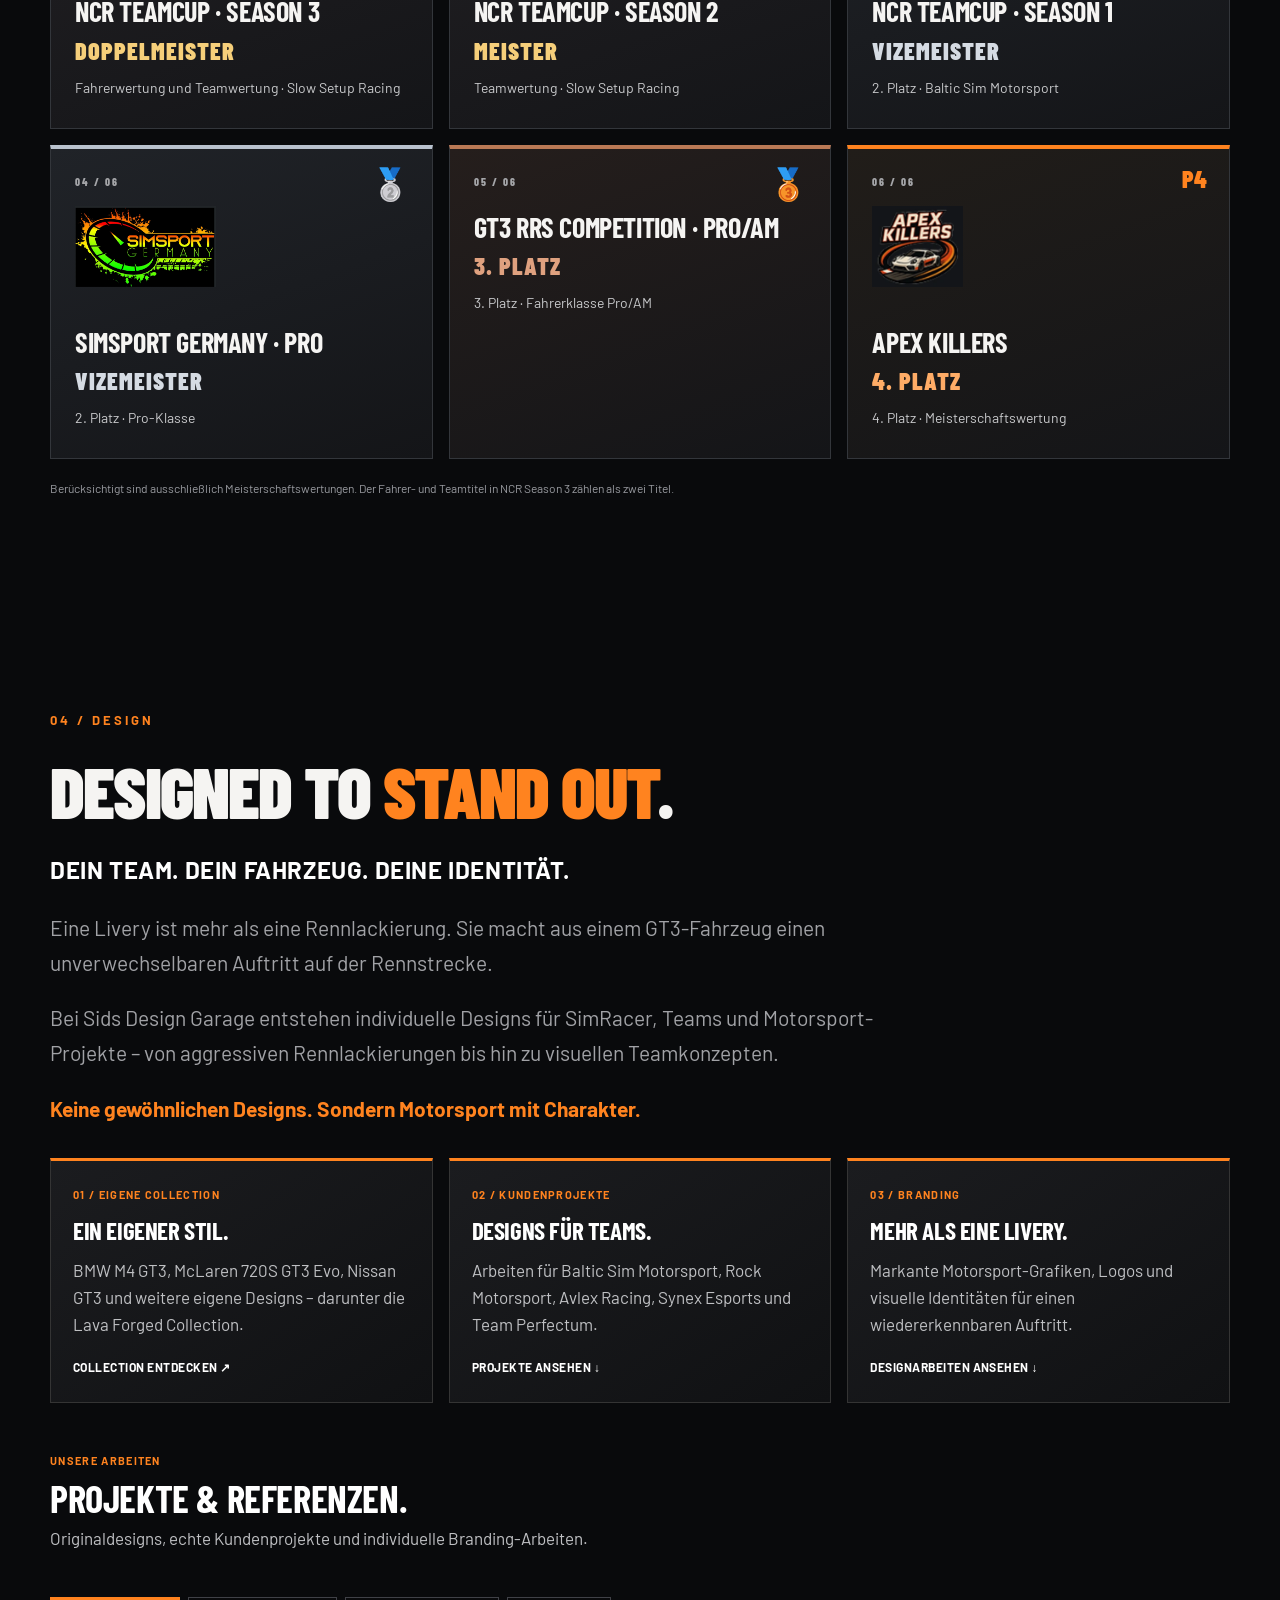
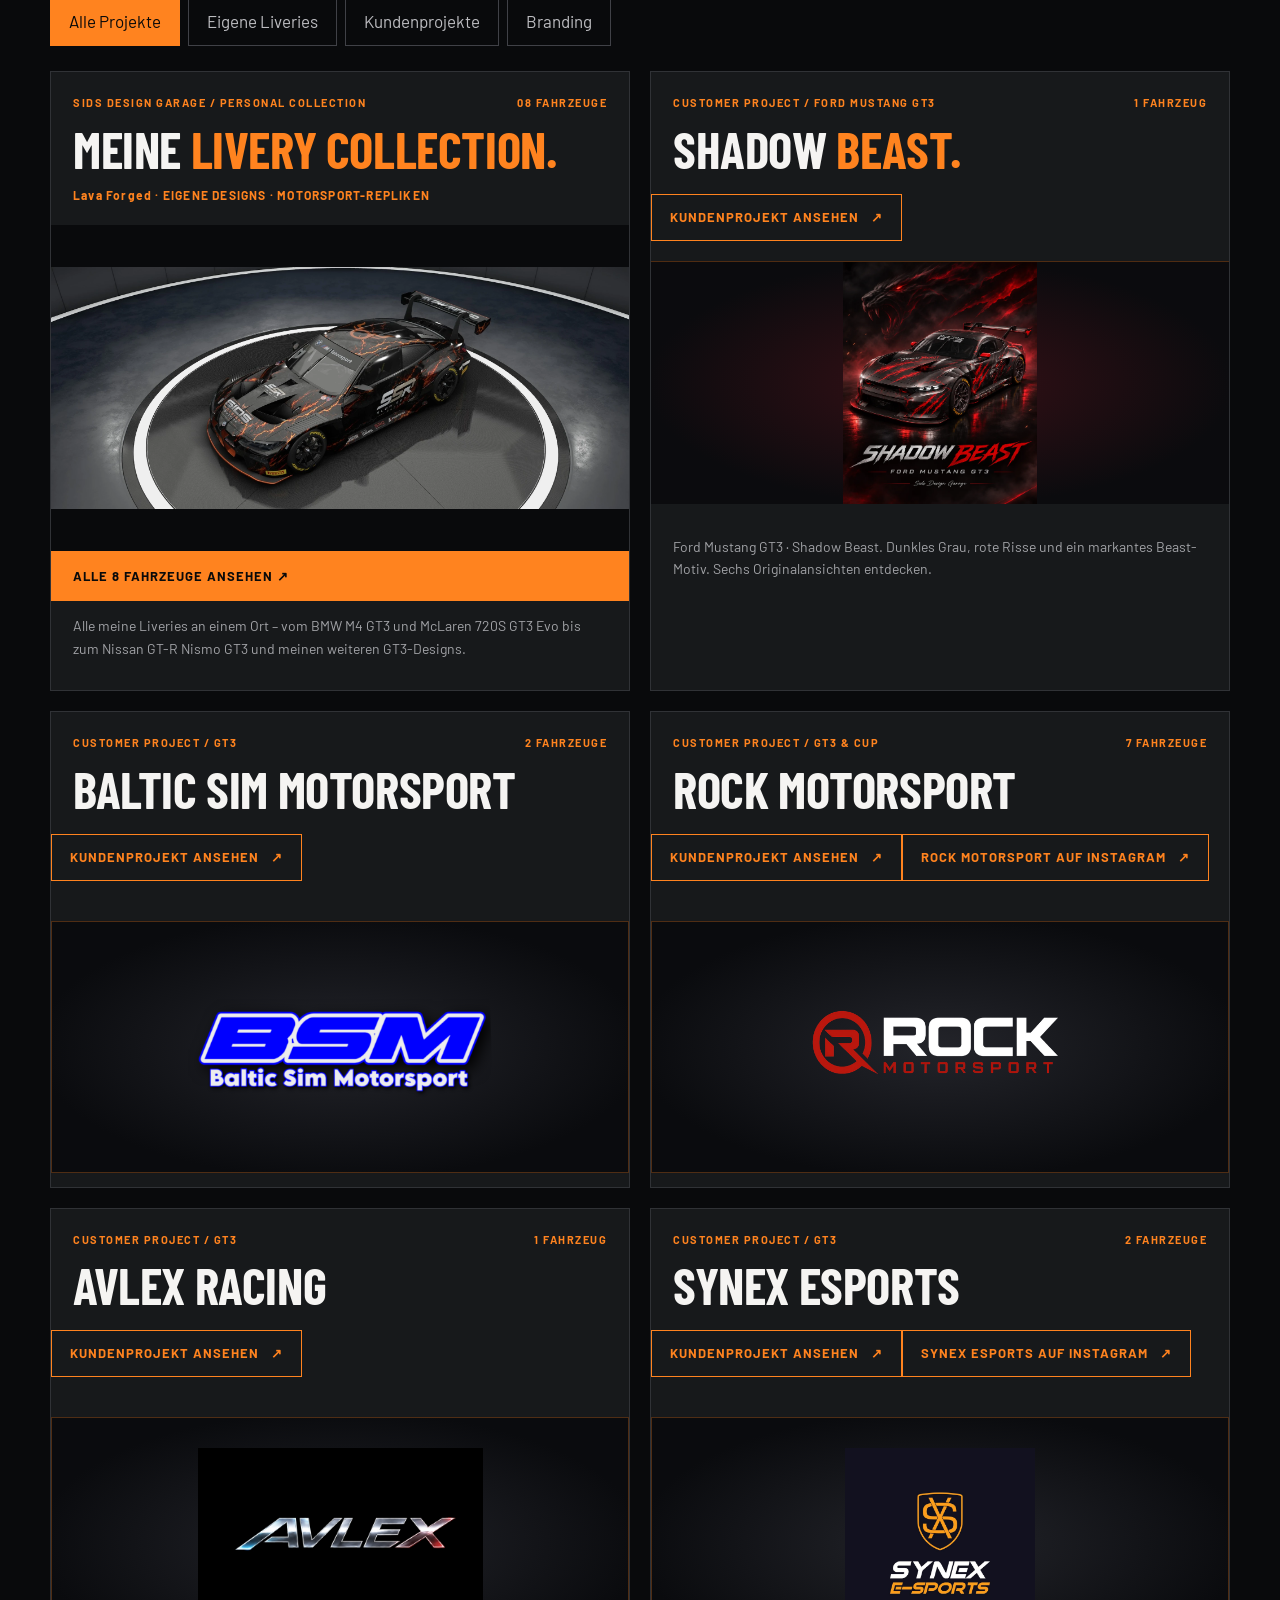
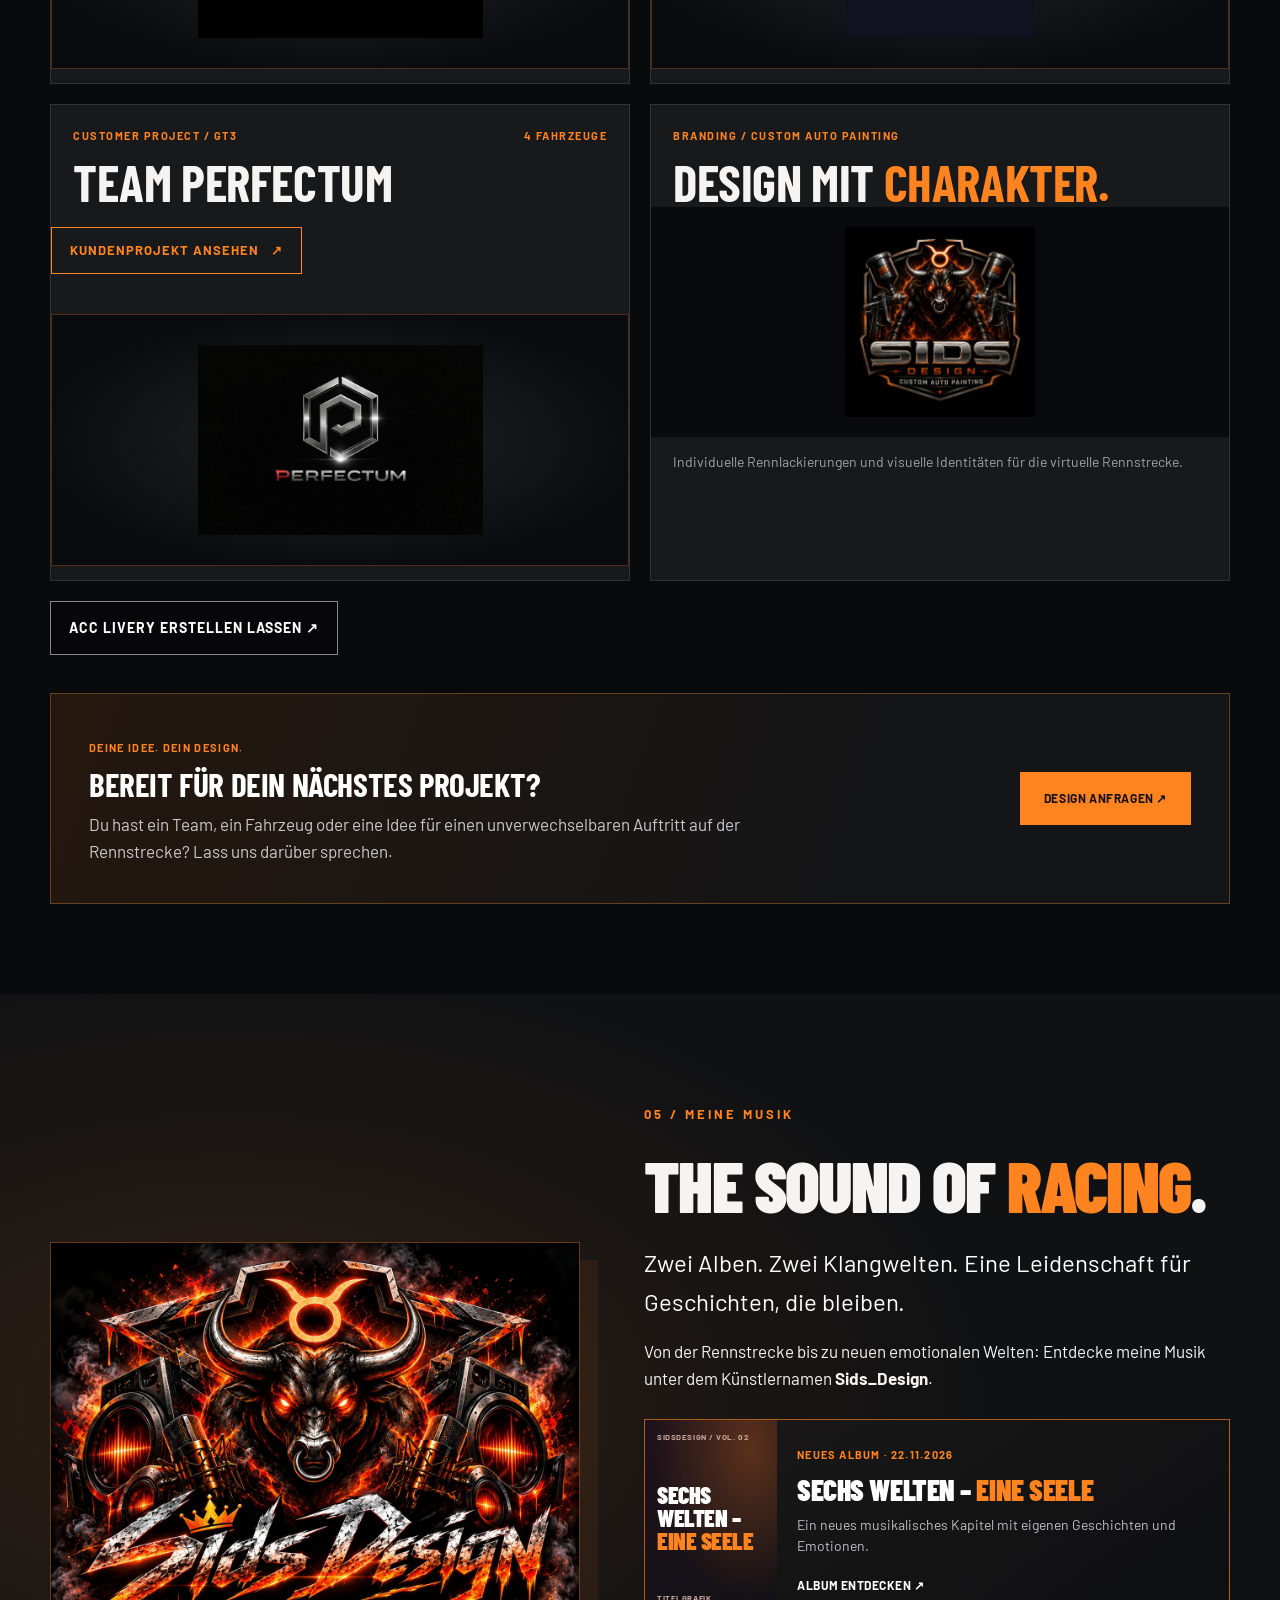
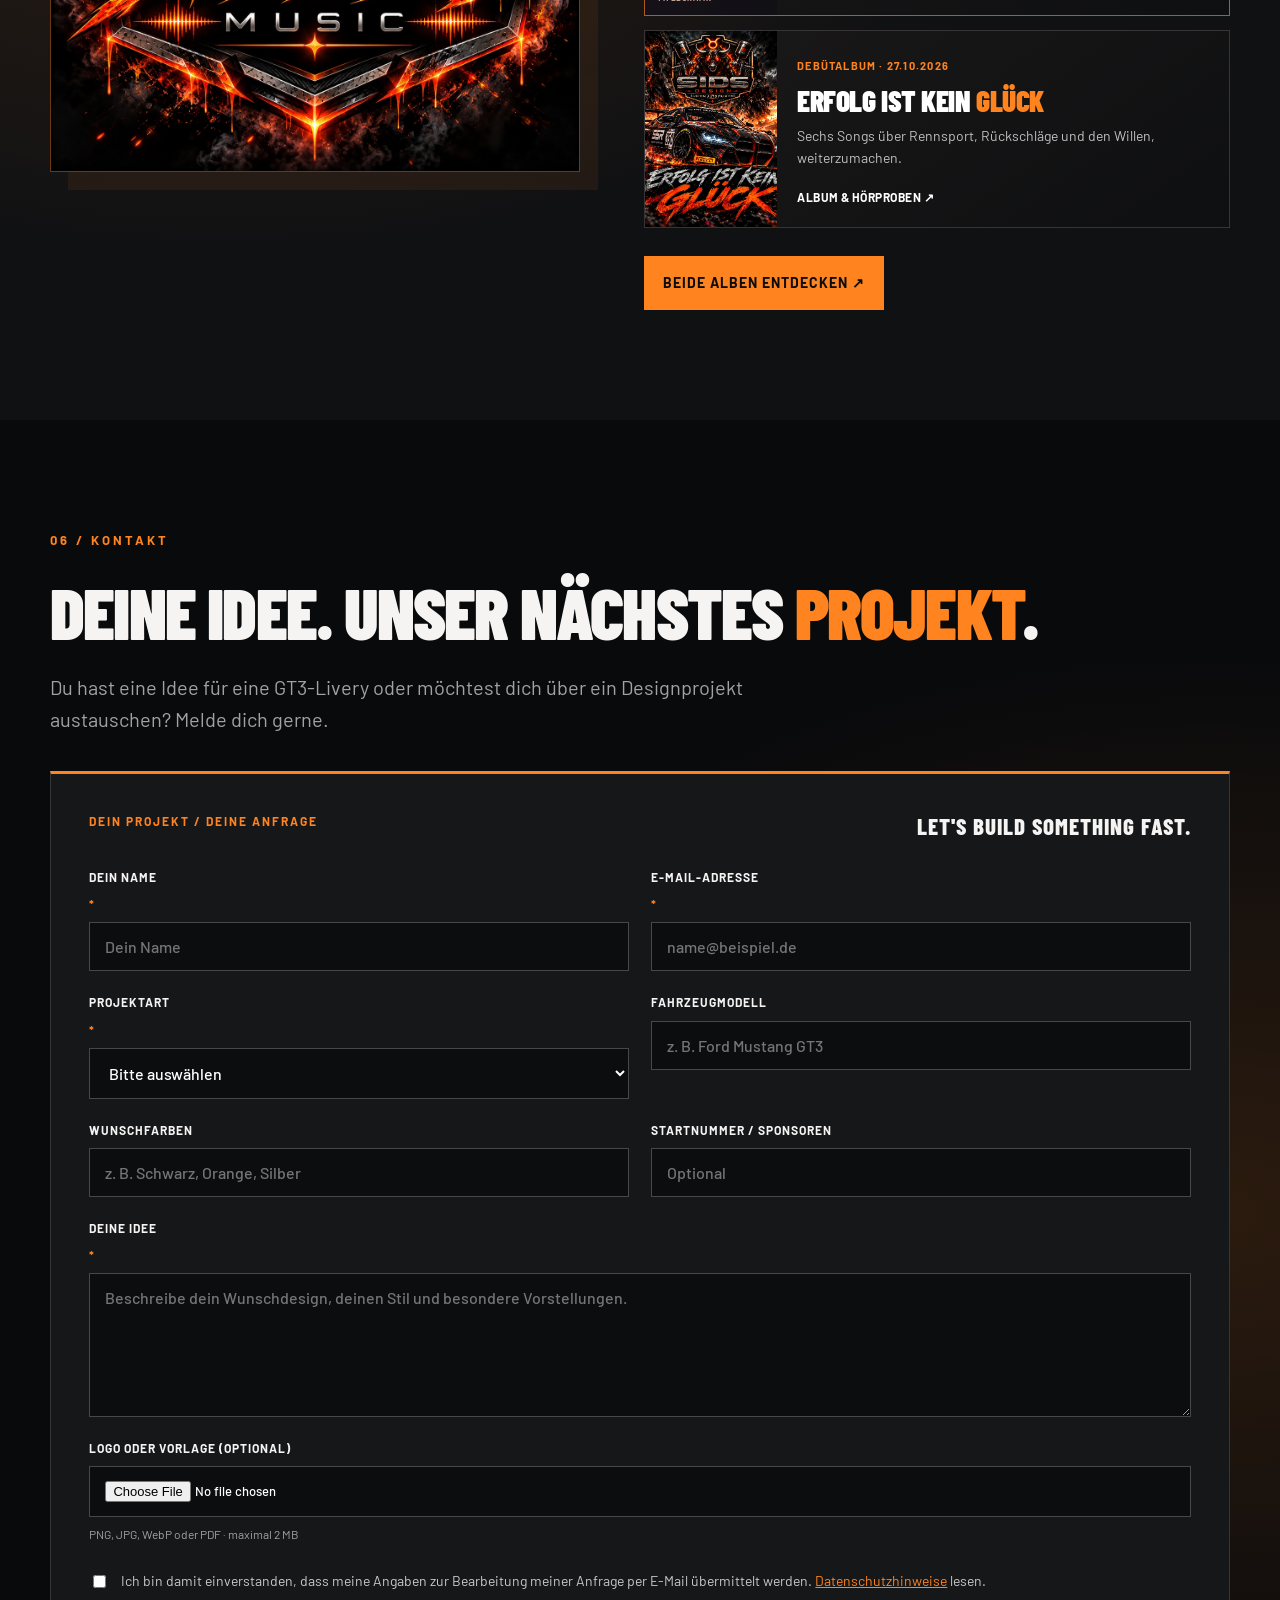
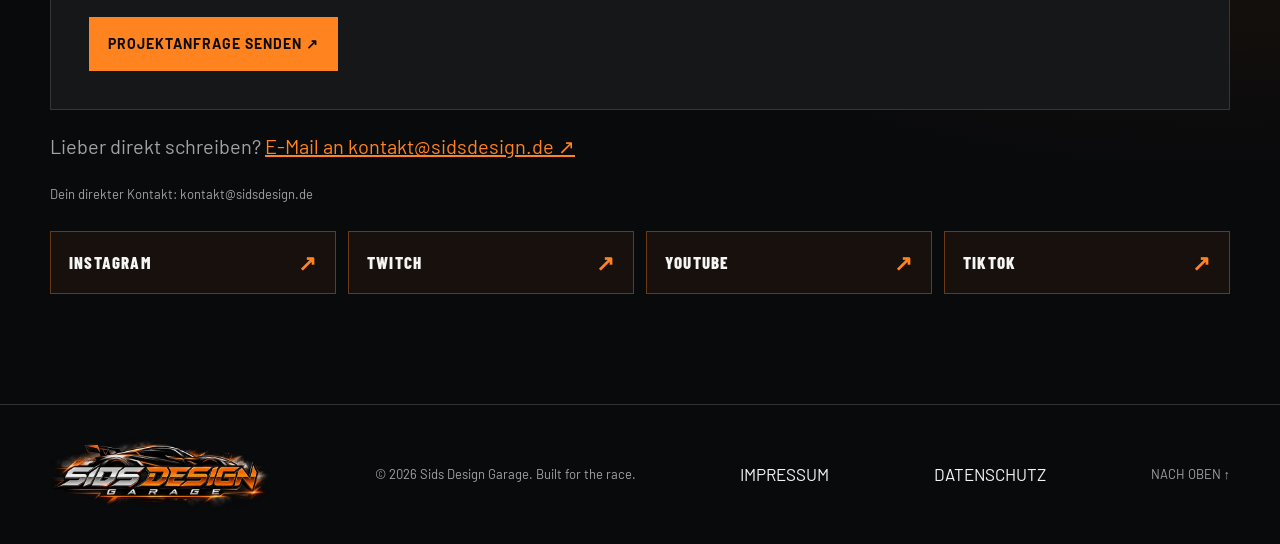
==== commit 5f9ef444: "Correct new album title and prepare official cover on home page" ====
--- a/index.html
+++ b/index.html
@@ -18,7 +18,7 @@
 <a class="skip" href="#main">Zum Inhalt springen</a>
 <header class="site-header"><a aria-label="Sids Design Garage Startseite" class="brand" href="#start"><img class="brand-new-logo" alt="Sids Design Garage" src="assets/sids-design-garage-navigation.webp"/></a><button aria-controls="navigation" aria-expanded="false" aria-label="Menü öffnen" class="menu-toggle"><span></span><span></span><span></span></button><nav aria-label="Hauptnavigation" class="navigation" id="navigation"><a href="#start">Start</a><a href="#about">Über mich</a><a href="#racing">Racing</a><a href="#erfolge">Erfolge</a><a href="#liveries">Liveries</a><a href="acc-livery-erstellen-lassen.html">Livery anfragen</a><a href="livery-collection.html">Meine Collection</a><a href="music.html">Music</a><a class="nav-cta" href="#kontakt">Kontakt ↗</a></nav></header>
 <main id="main">
-<section class="hero" id="start"><div class="container hero-layout"><div class="hero-content"><img class="hero-brand-logo" src="assets/sids-design-garage-hero.webp" alt="Sids Design Garage – offizielles Motorsport-Logo" fetchpriority="high"/><p class="eyebrow"><span class="rule"></span> SIMRACING <b>•</b> MOTORSPORT <b>•</b> DESIGN</p><h1 class="clean-type-heading clean-type-hero">BUILT FOR <em>THE RACE</em>.</h1><p class="hero-intro">Leidenschaft auf der Strecke. Präzision im Design.<br/>Willkommen in der Welt von <strong>Sids Design Garage.</strong></p><aside class="hero-music-promo" aria-label="Neues Album von Sids Design Music"><img src="assets/sids-design-music.webp" alt="Sids Design Music" width="84" height="84"/><div class="hero-music-promo-copy"><span>SIDS DESIGN MUSIC · NEUES ALBUM · 22.11.2026</span><strong>SECHS SEELEN – EINE WELT</strong><a href="music.html#sechs-seelen-eine-welt">NEUES ALBUM ENTDECKEN ↗</a></div></aside><div class="hero-actions"><a class="btn btn-primary" href="#racing">MEINE RACING-WELT ↗</a><a class="btn btn-outline" href="#liveries">LIVERIES ENTDECKEN →</a></div></div><div class="hero-car"><img alt="BMW M4 GT3 mit Rennfahrer am Heck bei Sonnenuntergang auf der Boxengasse" fetchpriority="high" src="assets/built-for-the-race-m4.webp"/><span class="hero-car-caption">BMW M4 GT3 / ORIGINAL SSR LIVERY</span></div></div><div class="hero-foot container"><span>01 / THE STARTING GRID</span><a href="#liveries">SCROLL TO EXPLORE ↓</a></div></section>
+<section class="hero" id="start"><div class="container hero-layout"><div class="hero-content"><img class="hero-brand-logo" src="assets/sids-design-garage-hero.webp" alt="Sids Design Garage – offizielles Motorsport-Logo" fetchpriority="high"/><p class="eyebrow"><span class="rule"></span> SIMRACING <b>•</b> MOTORSPORT <b>•</b> DESIGN</p><h1 class="clean-type-heading clean-type-hero">BUILT FOR <em>THE RACE</em>.</h1><p class="hero-intro">Leidenschaft auf der Strecke. Präzision im Design.<br/>Willkommen in der Welt von <strong>Sids Design Garage.</strong></p><aside class="hero-music-promo" aria-label="Neues Album von Sids Design Music"><img src="assets/sids-design-music.webp" alt="Sids Design Music" width="84" height="84"/><div class="hero-music-promo-copy"><span>SIDS DESIGN MUSIC · NEUES ALBUM · 22.11.2026</span><strong>SECHS WELTEN – EINE SEELE</strong><a href="music.html#sechs-seelen-eine-welt">NEUES ALBUM ENTDECKEN ↗</a></div></aside><div class="hero-actions"><a class="btn btn-primary" href="#racing">MEINE RACING-WELT ↗</a><a class="btn btn-outline" href="#liveries">LIVERIES ENTDECKEN →</a></div></div><div class="hero-car"><img alt="BMW M4 GT3 mit Rennfahrer am Heck bei Sonnenuntergang auf der Boxengasse" fetchpriority="high" src="assets/built-for-the-race-m4.webp"/><span class="hero-car-caption">BMW M4 GT3 / ORIGINAL SSR LIVERY</span></div></div><div class="hero-foot container"><span>01 / THE STARTING GRID</span><a href="#liveries">SCROLL TO EXPLORE ↓</a></div></section>
 <section class="section section-dark" id="about"><div class="container about-grid"><div><p class="section-kicker">01 / ÜBER MICH</p><h2 class="clean-type-heading">ÜBER <em>MICH</em>.</h2><p class="about-identity">Ich bin M. Schulz – SimRacer und kreativer Kopf hinter Sids Design.</p></div><div><p class="lead">Sechs Jahre Simracing. Unzählige Runden. Siege, Niederlagen und die Leidenschaft, niemals stehenzubleiben.</p><p>Für mich ist Simracing mehr als ein Hobby: der Kampf um jede Zehntelsekunde, die Suche nach dem perfekten Setup und das Vertrauen in das eigene Team. Mein Zuhause ist Assetto Corsa Competizione – mit Slow Setup Racing auf der Rennstrecke.</p><h3>AUS LEIDENSCHAFT WURDE MEHR.</h3><p>Was einmal mit der Begeisterung für den virtuellen Motorsport begann, ist über die Jahre zu einem festen Bestandteil meines Lebens geworden.</p><p>Ich habe gelernt, dass Erfolg nicht einfach entsteht. Hinter jedem guten Ergebnis stecken unzählige Trainingsrunden, schwierige Rennen, Rückschläge und die Bereitschaft, immer wieder an sich zu arbeiten.</p><p>Es gab Momente, in denen alles zusammenpasste. Aber auch Rennen, in denen nichts funktionierte. Genau diese Erfahrungen haben mich geprägt. Denn für mich zählt nicht nur, wo man am Ende steht, sondern auch, welchen Weg man bis dahin gegangen ist.</p><h3>VOM RENNSPORT ZUM DESIGN.</h3><p>Irgendwann wollte ich nicht mehr nur Rennen fahren. Ich wollte meinen Fahrzeugen auch eine eigene Identität geben.</p><p>So entwickelte sich meine Begeisterung für individuelle Liveries. Aus ersten eigenen Designs wurden immer neue Ideen, unterschiedliche Stilrichtungen und schließlich auch Projekte für andere Fahrer und Teams.</p><p>Mit <strong>Sids Design Garage</strong> habe ich dieser Leidenschaft einen eigenen Namen gegeben.</p><p>Mein Anspruch ist dabei immer derselbe: Ein Rennwagen soll nicht einfach nur gut aussehen. Sein Design soll Charakter haben, Wiedererkennungswert schaffen und schon im Stand vermitteln, wofür er auf der Rennstrecke steht.</p><h3>STILLSTAND IST KEINE OPTION.</h3><p>Ob hinter dem Lenkrad meines BMW M4 GT3 oder bei der Entwicklung einer neuen Livery – ich möchte mich weiterentwickeln, Neues ausprobieren und meine eigenen Grenzen verschieben.</p><p>Meine Erfolge im Simracing machen mich stolz. Aber genauso wichtig sind mir die Menschen, mit denen ich diese Erfahrungen teile, und die Herausforderungen, an denen ich gewachsen bin.</p><p><strong>Sids Design Garage ist deshalb mehr als eine Sammlung von Rennlackierungen. Es ist ein Teil meiner Geschichte.</strong></p><p>Eine Geschichte über Leidenschaft, Ehrgeiz, Kreativität und den Willen, niemals aufzugeben.</p><p><strong>Denn Erfolg ist kein Glück. Und ich bin noch nicht fertig.</strong></p></div></div></section>
 <section class="section section-dark" id="racing"><div class="container racing-driver-section"><div class="racing-driver-intro"><p class="section-kicker">02 / RACING</p><h2 class="clean-type-heading">MEHR ALS NUR <em>RUNDEN</em>.</h2><p class="lead">Jede Kurve eine Herausforderung. Jede Zehntelsekunde eine Entscheidung.</p><p>Im GT3-Rennsport entscheiden oft die kleinsten Details. Der richtige Bremspunkt, ein sauberer Kurvenausgang, das Vertrauen ins Fahrzeug und die Fähigkeit, auch unter Druck konzentriert zu bleiben.</p><p>In Assetto Corsa Competizione suche ich genau diese Herausforderung. Ob Sprint oder Endurance – jedes Rennen verlangt eine andere Herangehensweise. Mal zählt die kompromisslose Geschwindigkeit über eine einzelne Runde, mal die Konstanz über einen ganzen Stint.</p><p>Besonders faszinieren mich die technischen Feinheiten: das Zusammenspiel von Fahrwerk, Reifen, Balance und Fahrstil. Ein gutes Setup muss nicht nur schnell sein. Es muss mir das Vertrauen geben, das Fahrzeug am Limit zu bewegen.</p><p><strong>Denn am Ende geht es nicht darum, einfach nur Runden zu fahren. Sondern darum, jede einzelne besser zu machen.</strong></p><div class="chips"><span>ASSETTO CORSA COMPETIZIONE</span><span>GT3</span><span>ENDURANCE</span><span>SIMRACING</span></div></div><figure class="racing-driver-visual"><img src="assets/ssr-fahrerkarte-350.webp" alt="SSR GT3-Fahrerpräsentation: Fahrer mit Helm und verschränkten Armen zwischen BMW M4 GT3 und McLaren 720S GT3 Evo, beide mit Startnummer 350" width="1648" height="928" loading="lazy" decoding="async"/><figcaption>SID · SLOW SETUP RACING · BMW M4 GT3 &amp; McLAREN 720S GT3 EVO</figcaption></figure></div></section>
 <section class="section" id="erfolge"><div class="container"><p class="section-kicker">03 / RACING HALL OF FAME</p><h2 class="clean-type-heading">ERFOLG IST KEIN <em>GLÜCK</em>.</h2><p class="section-lead">Meisterschaften statt Einzelrennen. Sechs Platzierungen in den Gesamtwertungen – erkämpft durch Konstanz, Teamgeist und den Willen, immer weiterzumachen.</p><div class="hall-stats"><div><strong>2</strong><span>MEISTERTITEL</span></div><div><strong>2</strong><span>ZWEITE PLÄTZE</span></div><div><strong>1</strong><span>DRITTER PLATZ</span></div><div><strong>1</strong><span>VIERTER PLATZ</span></div></div><div class="achievements hall-grid"><article class="hall-card hall-gold"><span class="hall-medal" aria-label="Gold">🏆</span><span class="achievement-no">01 / 06</span><img class="hall-logo" src="assets/nachtclub-racing-logo.webp" alt="Original-Logo NCR TEAMCUP" loading="lazy" decoding="async"/><h3>NCR TEAMCUP · SEASON 3</h3><strong class="hall-rank">DOPPELMEISTER</strong><p>Fahrerwertung und Teamwertung · Slow Setup Racing</p></article><article class="hall-card hall-gold"><span class="hall-medal" aria-label="Gold">🏆</span><span class="achievement-no">02 / 06</span><img class="hall-logo" src="assets/nachtclub-racing-logo.webp" alt="Original-Logo NCR TEAMCUP" loading="lazy" decoding="async"/><h3>NCR TEAMCUP · SEASON 2</h3><strong class="hall-rank">MEISTER</strong><p>Teamwertung · Slow Setup Racing</p></article><article class="hall-card hall-silver"><span class="hall-medal" aria-label="Silber">🥈</span><span class="achievement-no">03 / 06</span><img class="hall-logo" src="assets/nachtclub-racing-logo.webp" alt="Original-Logo NCR TEAMCUP" loading="lazy" decoding="async"/><h3>NCR TEAMCUP · SEASON 1</h3><strong class="hall-rank">VIZEMEISTER</strong><p>2. Platz · Baltic Sim Motorsport</p></article><article class="hall-card hall-silver"><span class="hall-medal" aria-label="Silber">🥈</span><span class="achievement-no">04 / 06</span><img class="hall-logo" src="assets/simsport-germany-logo.webp" alt="Original-Logo SIMSPORT GERMANY" loading="lazy" decoding="async"/><h3>SIMSPORT GERMANY · PRO</h3><strong class="hall-rank">VIZEMEISTER</strong><p>2. Platz · Pro-Klasse</p></article><article class="hall-card hall-bronze"><span class="hall-medal" aria-label="Bronze">🥉</span><span class="achievement-no">05 / 06</span><h3>GT3 RRS COMPETITION · PRO/AM</h3><strong class="hall-rank">3. PLATZ</strong><p>3. Platz · Fahrerklasse Pro/AM</p></article><article class="hall-card hall-fourth"><span class="hall-medal" aria-label="Vierter Platz">P4</span><span class="achievement-no">06 / 06</span><img class="hall-logo" src="assets/apex-killers-logo.webp" alt="Original-Logo APEX KILLERS" loading="lazy" decoding="async"/><h3>APEX KILLERS</h3><strong class="hall-rank">4. PLATZ</strong><p>4. Platz · Meisterschaftswertung</p></article></div><p class="hall-footnote">Berücksichtigt sind ausschließlich Meisterschaftswertungen. Der Fahrer- und Teamtitel in NCR Season 3 zählen als zwei Titel.</p></div></section>
@@ -28,7 +28,7 @@
 <article class="portfolio-item shadow-beast-project" data-category="customer"><div class="portfolio-top"><span>CUSTOMER PROJECT / FORD MUSTANG GT3</span><strong>1 FAHRZEUG</strong></div><h3>SHADOW <em>BEAST.</em></h3><a class="signature-detail-link" href="shadow-beast.html">KUNDENPROJEKT ANSEHEN <span aria-hidden="true">↗</span></a><a class="shadow-beast-preview" href="shadow-beast.html" aria-label="Shadow Beast Cover und Projektgalerie ansehen"><img src="assets/customers/shadow-beast/shadow-beast-cover.webp" alt="Shadow Beast – Ford Mustang GT3 Cover mit rotem Beast, aggressiver Rennlackierung und Shadow-Beast-Schriftzug" width="1122" height="1402" loading="lazy" decoding="async"></a><p class="portfolio-description">Ford Mustang GT3 · Shadow Beast. Dunkles Grau, rote Risse und ein markantes Beast-Motiv. Sechs Originalansichten entdecken.</p></article>
 <article class="portfolio-item multi-vehicle-project" data-category="customer"><div class="portfolio-top"><span>CUSTOMER PROJECT / GT3</span><strong>2 FAHRZEUGE</strong></div><h3>BALTIC SIM MOTORSPORT</h3><a class="signature-detail-link" href="baltic-sim-motorsport.html">KUNDENPROJEKT ANSEHEN <span aria-hidden="true">↗</span></a><button type="button" class="team-open" aria-expanded="false" aria-label="BALTIC SIM MOTORSPORT: Fahrzeuge anzeigen"><span class="team-logo-frame"><img src="assets/customers/baltic-sim-motorsport-logo.png" alt="Originales Logo von BALTIC SIM MOTORSPORT" loading="lazy"/></span></button><div class="rock-vehicles" hidden><div class="vehicle-select" ><button aria-expanded="false" class="vehicle-button" type="button">FAHRZEUG ANSEHEN · Mercedes →</button></div><div class="vehicle-panel" hidden><div class="garage-gallery" data-gallery="balticsim-motorsport-mercedes"><div aria-label="BALTIC SIM MOTORSPORT Mercedes Bildergalerie" aria-roledescription="Karussell" class="gallery-stage" role="region" tabindex="0"><div class="gallery-track"><figure class="gallery-slide"><img alt="BALTIC SIM MOTORSPORT Mercedes – Original-Livery, Ansicht 1" loading="lazy" src="assets/customers/balticsim%20motorsport/mercedes/mercedes-01.webp"/><figcaption>01 / ORIGINAL LIVERY</figcaption></figure><figure class="gallery-slide"><img alt="BALTIC SIM MOTORSPORT Mercedes – Original-Livery, Ansicht 2" loading="lazy" src="assets/customers/balticsim%20motorsport/mercedes/mercedes-02.webp"/><figcaption>02 / ORIGINAL LIVERY</figcaption></figure><figure class="gallery-slide"><img alt="BALTIC SIM MOTORSPORT Mercedes – Original-Livery, Ansicht 3" loading="lazy" src="assets/customers/balticsim%20motorsport/mercedes/mercedes-03.webp"/><figcaption>03 / ORIGINAL LIVERY</figcaption></figure><figure class="gallery-slide"><img alt="BALTIC SIM MOTORSPORT Mercedes – Original-Livery, Ansicht 4" loading="lazy" src="assets/customers/balticsim%20motorsport/mercedes/mercedes-04.webp"/><figcaption>04 / ORIGINAL LIVERY</figcaption></figure></div></div><div class="gallery-controls"><button aria-label="Vorheriges Bild" data-prev="" type="button">←</button><span class="gallery-count">01 / 05</span><button aria-label="Nächstes Bild" data-next="" type="button">→</button></div></div><p class="portfolio-description">Mercedes – 4 Originalaufnahmen.</p></div><div class="vehicle-select" ><button aria-expanded="false" class="vehicle-button" type="button">FAHRZEUG ANSEHEN · Porsche →</button></div><div class="vehicle-panel" hidden><div class="garage-gallery" data-gallery="balticsim-motorsport-porsche"><div aria-label="BALTIC SIM MOTORSPORT Porsche Bildergalerie" aria-roledescription="Karussell" class="gallery-stage" role="region" tabindex="0"><div class="gallery-track"><figure class="gallery-slide"><img alt="BALTIC SIM MOTORSPORT Porsche – Original-Livery, Ansicht 1" loading="lazy" src="assets/customers/balticsim%20motorsport/porsche/porsche-01.webp"/><figcaption>01 / ORIGINAL LIVERY</figcaption></figure><figure class="gallery-slide"><img alt="BALTIC SIM MOTORSPORT Porsche – Original-Livery, Ansicht 2" loading="lazy" src="assets/customers/balticsim%20motorsport/porsche/porsche-02.webp"/><figcaption>02 / ORIGINAL LIVERY</figcaption></figure><figure class="gallery-slide"><img alt="BALTIC SIM MOTORSPORT Porsche – Original-Livery, Ansicht 3" loading="lazy" src="assets/customers/balticsim%20motorsport/porsche/porsche-03.webp"/><figcaption>03 / ORIGINAL LIVERY</figcaption></figure><figure class="gallery-slide"><img alt="BALTIC SIM MOTORSPORT Porsche – Original-Livery, Ansicht 4" loading="lazy" src="assets/customers/balticsim%20motorsport/porsche/porsche-04.webp"/><figcaption>04 / ORIGINAL LIVERY</figcaption></figure><figure class="gallery-slide"><img alt="BALTIC SIM MOTORSPORT Porsche – Original-Livery, Ansicht 5" loading="lazy" src="assets/customers/balticsim%20motorsport/porsche/porsche-05.webp"/><figcaption>05 / ORIGINAL LIVERY</figcaption></figure></div></div><div class="gallery-controls"><button aria-label="Vorheriges Bild" data-prev="" type="button">←</button><span class="gallery-count">01 / 06</span><button aria-label="Nächstes Bild" data-next="" type="button">→</button></div></div><p class="portfolio-description">Porsche – 5 Originalaufnahmen.</p></div></div></article><article class="portfolio-item rock-project" data-category="customer"><div class="portfolio-top"><span>CUSTOMER PROJECT / GT3 &amp; CUP</span><strong>7 FAHRZEUGE</strong></div><h3>ROCK MOTORSPORT</h3><a class="signature-detail-link" href="rock-motorsport.html">KUNDENPROJEKT ANSEHEN <span aria-hidden="true">↗</span></a><a class="signature-detail-link" href="https://www.instagram.com/rock.motorsport/" target="_blank" rel="noopener noreferrer" aria-label="Rock Motorsport auf Instagram öffnen">ROCK MOTORSPORT AUF INSTAGRAM <span aria-hidden="true">↗</span></a><button type="button" class="team-open" aria-expanded="false" aria-label="ROCK MOTORSPORT: Fahrzeuge anzeigen"><span class="team-logo-frame"><img src="assets/customers/team-logo.png" alt="Originales Logo von ROCK MOTORSPORT" loading="lazy"/></span></button><div class="rock-vehicles" hidden><div class="vehicle-select rock-vehicle-select"><button aria-expanded="false" class="vehicle-button" type="button">FAHRZEUG ANSEHEN · BMW →</button></div><div class="vehicle-panel" hidden><div class="garage-gallery" data-gallery="rock-bmw"><div aria-label="Rock Motorsport BMW Bildergalerie" aria-roledescription="Karussell" class="gallery-stage" role="region" tabindex="0"><div class="gallery-track"><figure class="gallery-slide"><img alt="Rock Motorsport BMW – Original-Livery, Ansicht 1" loading="lazy" src="assets/customers/rock-motorsport/bmw/bmw-01.webp"/><figcaption>01 / ORIGINAL LIVERY</figcaption></figure><figure class="gallery-slide"><img alt="Rock Motorsport BMW – Original-Livery, Ansicht 2" loading="lazy" src="assets/customers/rock-motorsport/bmw/bmw-02.webp"/><figcaption>02 / ORIGINAL LIVERY</figcaption></figure><figure class="gallery-slide"><img alt="Rock Motorsport BMW – Original-Livery, Ansicht 3" loading="lazy" src="assets/customers/rock-motorsport/bmw/bmw-03.webp"/><figcaption>03 / ORIGINAL LIVERY</figcaption></figure><figure class="gallery-slide"><img alt="Rock Motorsport BMW – Original-Livery, Ansicht 4" loading="lazy" src="assets/customers/rock-motorsport/bmw/bmw-04.webp"/><figcaption>04 / ORIGINAL LIVERY</figcaption></figure><figure class="gallery-slide"><img alt="Rock Motorsport BMW – Original-Livery, Ansicht 5" loading="lazy" src="assets/customers/rock-motorsport/bmw/bmw-05.webp"/><figcaption>05 / ORIGINAL LIVERY</figcaption></figure><figure class="gallery-slide"><img alt="Rock Motorsport BMW – Original-Livery, Ansicht 6" loading="lazy" src="assets/customers/rock-motorsport/bmw/bmw-06.webp"/><figcaption>06 / ORIGINAL LIVERY</figcaption></figure><figure class="gallery-slide"><img alt="Rock Motorsport BMW – Original-Livery, Ansicht 7" loading="lazy" src="assets/customers/rock-motorsport/bmw/bmw-07.webp"/><figcaption>07 / ORIGINAL LIVERY</figcaption></figure><figure class="gallery-slide"><img alt="Rock Motorsport BMW – Original-Livery, Ansicht 8" loading="lazy" src="assets/customers/rock-motorsport/bmw/bmw-08.webp"/><figcaption>08 / ORIGINAL LIVERY</figcaption></figure></div></div><div class="gallery-controls"><button aria-label="Vorheriges Bild" data-prev="" type="button">←</button><span class="gallery-count">01 / 08</span><button aria-label="Nächstes Bild" data-next="" type="button">→</button></div></div><p class="portfolio-description">BMW – 8 Originalaufnahmen.</p></div><div class="vehicle-select rock-vehicle-select"><button aria-expanded="false" class="vehicle-button" type="button">FAHRZEUG ANSEHEN · Ferrari 296 GT3 →</button></div><div class="vehicle-panel" hidden><div class="garage-gallery" data-gallery="rock-ferrari"><div aria-label="Rock Motorsport Ferrari 296 GT3 Bildergalerie" aria-roledescription="Karussell" class="gallery-stage" role="region" tabindex="0"><div class="gallery-track"><figure class="gallery-slide"><img alt="Rock Motorsport Ferrari 296 GT3 – Original-Livery, Ansicht 1" loading="lazy" src="assets/customers/rock-motorsport/ferrari/ferrari-01.webp"/><figcaption>01 / ORIGINAL LIVERY</figcaption></figure><figure class="gallery-slide"><img alt="Rock Motorsport Ferrari 296 GT3 – Original-Livery, Ansicht 2" loading="lazy" src="assets/customers/rock-motorsport/ferrari/ferrari-02.webp"/><figcaption>02 / ORIGINAL LIVERY</figcaption></figure><figure class="gallery-slide"><img alt="Rock Motorsport Ferrari 296 GT3 – Original-Livery, Ansicht 3" loading="lazy" src="assets/customers/rock-motorsport/ferrari/ferrari-03.webp"/><figcaption>03 / ORIGINAL LIVERY</figcaption></figure><figure class="gallery-slide"><img alt="Rock Motorsport Ferrari 296 GT3 – Original-Livery, Ansicht 4" loading="lazy" src="assets/customers/rock-motorsport/ferrari/ferrari-04.webp"/><figcaption>04 / ORIGINAL LIVERY</figcaption></figure></div></div><div class="gallery-controls"><button aria-label="Vorheriges Bild" data-prev="" type="button">←</button><span class="gallery-count">01 / 05</span><button aria-label="Nächstes Bild" data-next="" type="button">→</button></div></div><p class="portfolio-description">Ferrari 296 GT3 – 4 Originalaufnahmen.</p></div><div class="vehicle-select rock-vehicle-select"><button aria-expanded="false" class="vehicle-button" type="button">FAHRZEUG ANSEHEN · Ford →</button></div><div class="vehicle-panel" hidden><div class="garage-gallery" data-gallery="rock-ford"><div aria-label="Rock Motorsport Ford Bildergalerie" aria-roledescription="Karussell" class="gallery-stage" role="region" tabindex="0"><div class="gallery-track"><figure class="gallery-slide"><img alt="Rock Motorsport Ford – Original-Livery, Ansicht 1" loading="lazy" src="assets/customers/rock-motorsport/ford/ford-01.webp"/><figcaption>01 / ORIGINAL LIVERY</figcaption></figure><figure class="gallery-slide"><img alt="Rock Motorsport Ford – Original-Livery, Ansicht 2" loading="lazy" src="assets/customers/rock-motorsport/ford/ford-02.webp"/><figcaption>02 / ORIGINAL LIVERY</figcaption></figure><figure class="gallery-slide"><img alt="Rock Motorsport Ford – Original-Livery, Ansicht 3" loading="lazy" src="assets/customers/rock-motorsport/ford/ford-03.webp"/><figcaption>03 / ORIGINAL LIVERY</figcaption></figure><figure class="gallery-slide"><img alt="Rock Motorsport Ford – Original-Livery, Ansicht 4" loading="lazy" src="assets/customers/rock-motorsport/ford/ford-04.webp"/><figcaption>04 / ORIGINAL LIVERY</figcaption></figure><figure class="gallery-slide"><img alt="Rock Motorsport Ford – Original-Livery, Ansicht 5" loading="lazy" src="assets/customers/rock-motorsport/ford/ford-05.webp"/><figcaption>05 / ORIGINAL LIVERY</figcaption></figure></div></div><div class="gallery-controls"><button aria-label="Vorheriges Bild" data-prev="" type="button">←</button><span class="gallery-count">01 / 06</span><button aria-label="Nächstes Bild" data-next="" type="button">→</button></div></div><p class="portfolio-description">Ford – 5 Originalaufnahmen.</p></div><div class="vehicle-select rock-vehicle-select"><button aria-expanded="false" class="vehicle-button" type="button">FAHRZEUG ANSEHEN · Lamborghini →</button></div><div class="vehicle-panel" hidden><div class="garage-gallery" data-gallery="rock-lamborghini"><div aria-label="Rock Motorsport Lamborghini Bildergalerie" aria-roledescription="Karussell" class="gallery-stage" role="region" tabindex="0"><div class="gallery-track"><figure class="gallery-slide"><img alt="Rock Motorsport Lamborghini – Original-Livery, Ansicht 1" loading="lazy" src="assets/customers/rock-motorsport/lamborghini/lamborghini-01.webp"/><figcaption>01 / ORIGINAL LIVERY</figcaption></figure><figure class="gallery-slide"><img alt="Rock Motorsport Lamborghini – Original-Livery, Ansicht 2" loading="lazy" src="assets/customers/rock-motorsport/lamborghini/lamborghini-02.webp"/><figcaption>02 / ORIGINAL LIVERY</figcaption></figure><figure class="gallery-slide"><img alt="Rock Motorsport Lamborghini – Original-Livery, Ansicht 3" loading="lazy" src="assets/customers/rock-motorsport/lamborghini/lamborghini-03.webp"/><figcaption>03 / ORIGINAL LIVERY</figcaption></figure><figure class="gallery-slide"><img alt="Rock Motorsport Lamborghini – Original-Livery, Ansicht 4" loading="lazy" src="assets/customers/rock-motorsport/lamborghini/lamborghini-04.webp"/><figcaption>04 / ORIGINAL LIVERY</figcaption></figure><figure class="gallery-slide"><img alt="Rock Motorsport Lamborghini – Original-Livery, Ansicht 5" loading="lazy" src="assets/customers/rock-motorsport/lamborghini/lamborghini-05.webp"/><figcaption>05 / ORIGINAL LIVERY</figcaption></figure><figure class="gallery-slide"><img alt="Rock Motorsport Lamborghini – Original-Livery, Ansicht 6" loading="lazy" src="assets/customers/rock-motorsport/lamborghini/lamborghini-06.webp"/><figcaption>06 / ORIGINAL LIVERY</figcaption></figure></div></div><div class="gallery-controls"><button aria-label="Vorheriges Bild" data-prev="" type="button">←</button><span class="gallery-count">01 / 06</span><button aria-label="Nächstes Bild" data-next="" type="button">→</button></div></div><p class="portfolio-description">Lamborghini – 6 Originalaufnahmen.</p></div><div class="vehicle-select rock-vehicle-select"><button aria-expanded="false" class="vehicle-button" type="button">FAHRZEUG ANSEHEN · McLaren 720S →</button></div><div class="vehicle-panel" hidden><div class="garage-gallery" data-gallery="rock-mclaren-720s"><div aria-label="Rock Motorsport McLaren 720S Bildergalerie" aria-roledescription="Karussell" class="gallery-stage" role="region" tabindex="0"><div class="gallery-track"><figure class="gallery-slide"><img alt="Rock Motorsport McLaren 720S – Original-Livery, Ansicht 1" loading="lazy" src="assets/customers/rock-motorsport/mclaren%20720s/mclaren-720s-01.webp"/><figcaption>01 / ORIGINAL LIVERY</figcaption></figure><figure class="gallery-slide"><img alt="Rock Motorsport McLaren 720S – Original-Livery, Ansicht 2" loading="lazy" src="assets/customers/rock-motorsport/mclaren%20720s/mclaren-720s-02.webp"/><figcaption>02 / ORIGINAL LIVERY</figcaption></figure><figure class="gallery-slide"><img alt="Rock Motorsport McLaren 720S – Original-Livery, Ansicht 3" loading="lazy" src="assets/customers/rock-motorsport/mclaren%20720s/mclaren-720s-03.webp"/><figcaption>03 / ORIGINAL LIVERY</figcaption></figure><figure class="gallery-slide"><img alt="Rock Motorsport McLaren 720S – Original-Livery, Ansicht 4" loading="lazy" src="assets/customers/rock-motorsport/mclaren%20720s/mclaren-720s-04.webp"/><figcaption>04 / ORIGINAL LIVERY</figcaption></figure></div></div><div class="gallery-controls"><button aria-label="Vorheriges Bild" data-prev="" type="button">←</button><span class="gallery-count">01 / 05</span><button aria-label="Nächstes Bild" data-next="" type="button">→</button></div></div><p class="portfolio-description">McLaren 720S – 4 Originalaufnahmen.</p></div><div class="vehicle-select rock-vehicle-select"><button aria-expanded="false" class="vehicle-button" type="button">FAHRZEUG ANSEHEN · Porsche Cup →</button></div><div class="vehicle-panel" hidden><div class="garage-gallery" data-gallery="rock-porsche-cup"><div aria-label="Rock Motorsport Porsche Cup Bildergalerie" aria-roledescription="Karussell" class="gallery-stage" role="region" tabindex="0"><div class="gallery-track"><figure class="gallery-slide"><img alt="Rock Motorsport Porsche Cup – Original-Livery, Ansicht 1" loading="lazy" src="assets/customers/rock-motorsport/porsche%20cup/porsche-cup-01.webp"/><figcaption>01 / ORIGINAL LIVERY</figcaption></figure><figure class="gallery-slide"><img alt="Rock Motorsport Porsche Cup – Original-Livery, Ansicht 2" loading="lazy" src="assets/customers/rock-motorsport/porsche%20cup/porsche-cup-02.webp"/><figcaption>02 / ORIGINAL LIVERY</figcaption></figure><figure class="gallery-slide"><img alt="Rock Motorsport Porsche Cup – Original-Livery, Ansicht 3" loading="lazy" src="assets/customers/rock-motorsport/porsche%20cup/porsche-cup-03.webp"/><figcaption>03 / ORIGINAL LIVERY</figcaption></figure><figure class="gallery-slide"><img alt="Rock Motorsport Porsche Cup – Original-Livery, Ansicht 4" loading="lazy" src="assets/customers/rock-motorsport/porsche%20cup/porsche-cup-04.webp"/><figcaption>04 / ORIGINAL LIVERY</figcaption></figure><figure class="gallery-slide"><img alt="Rock Motorsport Porsche Cup – Original-Livery, Ansicht 5" loading="lazy" src="assets/customers/rock-motorsport/porsche%20cup/porsche-cup-05.webp"/><figcaption>05 / ORIGINAL LIVERY</figcaption></figure></div></div><div class="gallery-controls"><button aria-label="Vorheriges Bild" data-prev="" type="button">←</button><span class="gallery-count">01 / 06</span><button aria-label="Nächstes Bild" data-next="" type="button">→</button></div></div><p class="portfolio-description">Porsche Cup – 5 Originalaufnahmen.</p></div><div class="vehicle-select rock-vehicle-select"><button aria-expanded="false" class="vehicle-button" type="button">FAHRZEUG ANSEHEN · Porsche →</button></div><div class="vehicle-panel" hidden><div class="garage-gallery" data-gallery="rock-porsche"><div aria-label="Rock Motorsport Porsche Bildergalerie" aria-roledescription="Karussell" class="gallery-stage" role="region" tabindex="0"><div class="gallery-track"><figure class="gallery-slide"><img alt="Rock Motorsport Porsche – Original-Livery, Ansicht 1" loading="lazy" src="assets/customers/rock-motorsport/porsche/porsche-01.webp"/><figcaption>01 / ORIGINAL LIVERY</figcaption></figure><figure class="gallery-slide"><img alt="Rock Motorsport Porsche – Original-Livery, Ansicht 2" loading="lazy" src="assets/customers/rock-motorsport/porsche/porsche-02.webp"/><figcaption>02 / ORIGINAL LIVERY</figcaption></figure><figure class="gallery-slide"><img alt="Rock Motorsport Porsche – Original-Livery, Ansicht 3" loading="lazy" src="assets/customers/rock-motorsport/porsche/porsche-03.webp"/><figcaption>03 / ORIGINAL LIVERY</figcaption></figure><figure class="gallery-slide"><img alt="Rock Motorsport Porsche – Original-Livery, Ansicht 4" loading="lazy" src="assets/customers/rock-motorsport/porsche/porsche-04.webp"/><figcaption>04 / ORIGINAL LIVERY</figcaption></figure><figure class="gallery-slide"><img alt="Rock Motorsport Porsche – Original-Livery, Ansicht 5" loading="lazy" src="assets/customers/rock-motorsport/porsche/porsche-05.webp"/><figcaption>05 / ORIGINAL LIVERY</figcaption></figure><figure class="gallery-slide"><img alt="Rock Motorsport Porsche – Original-Livery, Ansicht 6" loading="lazy" src="assets/customers/rock-motorsport/porsche/porsche-06.webp"/><figcaption>06 / ORIGINAL LIVERY</figcaption></figure><figure class="gallery-slide"><img alt="Rock Motorsport Porsche – Original-Livery, Ansicht 7" loading="lazy" src="assets/customers/rock-motorsport/porsche/porsche-07.webp"/><figcaption>07 / ORIGINAL LIVERY</figcaption></figure></div></div><div class="gallery-controls"><button aria-label="Vorheriges Bild" data-prev="" type="button">←</button><span class="gallery-count">01 / 07</span><button aria-label="Nächstes Bild" data-next="" type="button">→</button></div></div><p class="portfolio-description">Porsche – 7 Originalaufnahmen.</p></div></div></article><article class="portfolio-item multi-vehicle-project" data-category="customer"><div class="portfolio-top"><span>CUSTOMER PROJECT / GT3</span><strong>1 FAHRZEUG</strong></div><h3>AVLEX RACING</h3><a class="signature-detail-link" href="avlex-racing.html">KUNDENPROJEKT ANSEHEN <span aria-hidden="true">↗</span></a><button type="button" class="team-open" aria-expanded="false" aria-label="AVLEX RACING: Fahrzeuge anzeigen"><span class="team-logo-frame"><img src="assets/customers/avlex-racing-logo.webp" alt="Originales Avlex Racing Logo" loading="lazy"/></span></button><div class="rock-vehicles" hidden><div class="vehicle-select" ><button aria-expanded="false" class="vehicle-button" type="button">FAHRZEUG ANSEHEN · BMW →</button></div><div class="vehicle-panel" hidden><div class="garage-gallery" data-gallery="avlex-racing-bmw"><div aria-label="AVLEX RACING BMW Bildergalerie" aria-roledescription="Karussell" class="gallery-stage" role="region" tabindex="0"><div class="gallery-track"><figure class="gallery-slide"><img alt="AVLEX RACING BMW – Original-Livery, Ansicht 1" loading="lazy" src="assets/customers/avlex%20racing/bmw/bmw-01.webp"/><figcaption>01 / ORIGINAL LIVERY</figcaption></figure><figure class="gallery-slide"><img alt="AVLEX RACING BMW – Original-Livery, Ansicht 2" loading="lazy" src="assets/customers/avlex%20racing/bmw/bmw-02.webp"/><figcaption>02 / ORIGINAL LIVERY</figcaption></figure><figure class="gallery-slide"><img alt="AVLEX RACING BMW – Original-Livery, Ansicht 3" loading="lazy" src="assets/customers/avlex%20racing/bmw/bmw-03.webp"/><figcaption>03 / ORIGINAL LIVERY</figcaption></figure><figure class="gallery-slide"><img alt="AVLEX RACING BMW – Original-Livery, Ansicht 4" loading="lazy" src="assets/customers/avlex%20racing/bmw/bmw-04.webp"/><figcaption>04 / ORIGINAL LIVERY</figcaption></figure><figure class="gallery-slide"><img alt="AVLEX RACING BMW – Original-Livery, Ansicht 5" loading="lazy" src="assets/customers/avlex%20racing/bmw/bmw-05.webp"/><figcaption>05 / ORIGINAL LIVERY</figcaption></figure><figure class="gallery-slide"><img alt="AVLEX RACING BMW – Original-Livery, Ansicht 6" loading="lazy" src="assets/customers/avlex%20racing/bmw/bmw-06.webp"/><figcaption>06 / ORIGINAL LIVERY</figcaption></figure><figure class="gallery-slide"><img alt="AVLEX RACING BMW – Original-Livery, Ansicht 7" loading="lazy" src="assets/customers/avlex%20racing/bmw/bmw-07.webp"/><figcaption>07 / ORIGINAL LIVERY</figcaption></figure><figure class="gallery-slide"><img alt="AVLEX RACING BMW – Original-Livery, Ansicht 8" loading="lazy" src="assets/customers/avlex%20racing/bmw/bmw-08.webp"/><figcaption>08 / ORIGINAL LIVERY</figcaption></figure><figure class="gallery-slide"><img alt="AVLEX RACING BMW – Original-Livery, Ansicht 9" loading="lazy" src="assets/customers/avlex%20racing/bmw/bmw-09.webp"/><figcaption>09 / ORIGINAL LIVERY</figcaption></figure><figure class="gallery-slide"><img alt="AVLEX RACING BMW – Original-Livery, Ansicht 10" loading="lazy" src="assets/customers/avlex%20racing/bmw/bmw-10.webp"/><figcaption>10 / ORIGINAL LIVERY</figcaption></figure><figure class="gallery-slide"><img alt="AVLEX RACING BMW – Original-Livery, Ansicht 11" loading="lazy" src="assets/customers/avlex%20racing/bmw/bmw-11.webp"/><figcaption>11 / ORIGINAL LIVERY</figcaption></figure></div></div><div class="gallery-controls"><button aria-label="Vorheriges Bild" data-prev="" type="button">←</button><span class="gallery-count">01 / 11</span><button aria-label="Nächstes Bild" data-next="" type="button">→</button></div></div><p class="portfolio-description">BMW – 11 Originalaufnahmen.</p></div></div></article><article class="portfolio-item multi-vehicle-project" data-category="customer"><div class="portfolio-top"><span>CUSTOMER PROJECT / GT3</span><strong>2 FAHRZEUGE</strong></div><h3>SYNEX ESPORTS</h3><a class="signature-detail-link" href="synex-esports.html">KUNDENPROJEKT ANSEHEN <span aria-hidden="true">↗</span></a><a class="signature-detail-link" href="https://www.instagram.com/synex_e_sports/" target="_blank" rel="noopener noreferrer" aria-label="Synex Esports auf Instagram öffnen">SYNEX ESPORTS AUF INSTAGRAM <span aria-hidden="true">↗</span></a><button type="button" class="team-open" aria-expanded="false" aria-label="SYNEX ESPORTS: Fahrzeuge anzeigen"><span class="team-logo-frame"><img src="assets/customers/team-logo.jpg" alt="Originales Logo von SYNEX ESPORTS" loading="lazy"/></span></button><div class="rock-vehicles" hidden><div class="vehicle-select" ><button aria-expanded="false" class="vehicle-button" type="button">FAHRZEUG ANSEHEN · McLaren →</button></div><div class="vehicle-panel" hidden><div class="garage-gallery" data-gallery="synex-esports-mclaren"><div aria-label="SYNEX ESPORTS McLaren Bildergalerie" aria-roledescription="Karussell" class="gallery-stage" role="region" tabindex="0"><div class="gallery-track"><figure class="gallery-slide"><img alt="SYNEX ESPORTS McLaren – Original-Livery, Ansicht 1" loading="lazy" src="assets/customers/synex%20esports/mclaren/mclaren-01.webp"/><figcaption>01 / ORIGINAL LIVERY</figcaption></figure><figure class="gallery-slide"><img alt="SYNEX ESPORTS McLaren – Original-Livery, Ansicht 2" loading="lazy" src="assets/customers/synex%20esports/mclaren/mclaren-02.webp"/><figcaption>02 / ORIGINAL LIVERY</figcaption></figure><figure class="gallery-slide"><img alt="SYNEX ESPORTS McLaren – Original-Livery, Ansicht 3" loading="lazy" src="assets/customers/synex%20esports/mclaren/mclaren-03.webp"/><figcaption>03 / ORIGINAL LIVERY</figcaption></figure><figure class="gallery-slide"><img alt="SYNEX ESPORTS McLaren – Original-Livery, Ansicht 4" loading="lazy" src="assets/customers/synex%20esports/mclaren/mclaren-04.webp"/><figcaption>04 / ORIGINAL LIVERY</figcaption></figure></div></div><div class="gallery-controls"><button aria-label="Vorheriges Bild" data-prev="" type="button">←</button><span class="gallery-count">01 / 05</span><button aria-label="Nächstes Bild" data-next="" type="button">→</button></div></div><p class="portfolio-description">McLaren – 4 Originalaufnahmen.</p></div><div class="vehicle-select" ><button aria-expanded="false" class="vehicle-button" type="button">FAHRZEUG ANSEHEN · Porsche →</button></div><div class="vehicle-panel" hidden><div class="garage-gallery" data-gallery="synex-esports-porsche"><div aria-label="SYNEX ESPORTS Porsche Bildergalerie" aria-roledescription="Karussell" class="gallery-stage" role="region" tabindex="0"><div class="gallery-track"><figure class="gallery-slide"><img alt="SYNEX ESPORTS Porsche – Original-Livery, Ansicht 1" loading="lazy" src="assets/customers/synex%20esports/porsche/porsche-01.webp"/><figcaption>01 / ORIGINAL LIVERY</figcaption></figure><figure class="gallery-slide"><img alt="SYNEX ESPORTS Porsche – Original-Livery, Ansicht 2" loading="lazy" src="assets/customers/synex%20esports/porsche/porsche-02.webp"/><figcaption>02 / ORIGINAL LIVERY</figcaption></figure><figure class="gallery-slide"><img alt="SYNEX ESPORTS Porsche – Original-Livery, Ansicht 3" loading="lazy" src="assets/customers/synex%20esports/porsche/porsche-03.webp"/><figcaption>03 / ORIGINAL LIVERY</figcaption></figure><figure class="gallery-slide"><img alt="SYNEX ESPORTS Porsche – Original-Livery, Ansicht 4" loading="lazy" src="assets/customers/synex%20esports/porsche/porsche-04.webp"/><figcaption>04 / ORIGINAL LIVERY</figcaption></figure></div></div><div class="gallery-controls"><button aria-label="Vorheriges Bild" data-prev="" type="button">←</button><span class="gallery-count">01 / 05</span><button aria-label="Nächstes Bild" data-next="" type="button">→</button></div></div><p class="portfolio-description">Porsche – 4 Originalaufnahmen.</p></div></div></article><article class="portfolio-item multi-vehicle-project" data-category="customer"><div class="portfolio-top"><span>CUSTOMER PROJECT / GT3</span><strong>4 FAHRZEUGE</strong></div><h3>TEAM PERFECTUM</h3><a class="signature-detail-link" href="team-perfectum.html">KUNDENPROJEKT ANSEHEN <span aria-hidden="true">↗</span></a><button type="button" class="team-open" aria-expanded="false" aria-label="TEAM PERFECTUM: Fahrzeuge anzeigen"><span class="team-logo-frame"><img src="assets/customers/team-perfectum-logo.webp" alt="Originales Team Perfectum Logo" loading="lazy"/></span></button><div class="rock-vehicles" hidden><div class="vehicle-select" ><button aria-expanded="false" class="vehicle-button" type="button">FAHRZEUG ANSEHEN · BMW →</button></div><div class="vehicle-panel" hidden><div class="garage-gallery" data-gallery="team-Perfectum-bmw"><div aria-label="TEAM PERFECTUM BMW Bildergalerie" aria-roledescription="Karussell" class="gallery-stage" role="region" tabindex="0"><div class="gallery-track"><figure class="gallery-slide"><img alt="TEAM PERFECTUM BMW – Original-Livery, Ansicht 1" loading="lazy" src="assets/customers/team%20Perfectum/bmw/bmw-01.webp"/><figcaption>01 / ORIGINAL LIVERY</figcaption></figure><figure class="gallery-slide"><img alt="TEAM PERFECTUM BMW – Original-Livery, Ansicht 2" loading="lazy" src="assets/customers/team%20Perfectum/bmw/bmw-02.webp"/><figcaption>02 / ORIGINAL LIVERY</figcaption></figure><figure class="gallery-slide"><img alt="TEAM PERFECTUM BMW – Original-Livery, Ansicht 3" loading="lazy" src="assets/customers/team%20Perfectum/bmw/bmw-03.webp"/><figcaption>03 / ORIGINAL LIVERY</figcaption></figure><figure class="gallery-slide"><img alt="TEAM PERFECTUM BMW – Original-Livery, Ansicht 4" loading="lazy" src="assets/customers/team%20Perfectum/bmw/bmw-04.webp"/><figcaption>04 / ORIGINAL LIVERY</figcaption></figure><figure class="gallery-slide"><img alt="TEAM PERFECTUM BMW – Original-Livery, Ansicht 5" loading="lazy" src="assets/customers/team%20Perfectum/bmw/bmw-05.webp"/><figcaption>05 / ORIGINAL LIVERY</figcaption></figure></div></div><div class="gallery-controls"><button aria-label="Vorheriges Bild" data-prev="" type="button">←</button><span class="gallery-count">01 / 06</span><button aria-label="Nächstes Bild" data-next="" type="button">→</button></div></div><p class="portfolio-description">BMW – 5 Originalaufnahmen.</p></div><div class="vehicle-select" ><button aria-expanded="false" class="vehicle-button" type="button">FAHRZEUG ANSEHEN · Ferrari 296 →</button></div><div class="vehicle-panel" hidden><div class="garage-gallery" data-gallery="team-Perfectum-ferrari"><div aria-label="TEAM PERFECTUM Ferrari 296 Bildergalerie" aria-roledescription="Karussell" class="gallery-stage" role="region" tabindex="0"><div class="gallery-track"><figure class="gallery-slide"><img alt="TEAM PERFECTUM Ferrari 296 – Original-Livery, Ansicht 1" loading="lazy" src="assets/customers/team%20Perfectum/ferrari%20296/ferrari-01.webp"/><figcaption>01 / ORIGINAL LIVERY</figcaption></figure><figure class="gallery-slide"><img alt="TEAM PERFECTUM Ferrari 296 – Original-Livery, Ansicht 2" loading="lazy" src="assets/customers/team%20Perfectum/ferrari%20296/ferrari-02.webp"/><figcaption>02 / ORIGINAL LIVERY</figcaption></figure><figure class="gallery-slide"><img alt="TEAM PERFECTUM Ferrari 296 – Original-Livery, Ansicht 3" loading="lazy" src="assets/customers/team%20Perfectum/ferrari%20296/ferrari-03.webp"/><figcaption>03 / ORIGINAL LIVERY</figcaption></figure><figure class="gallery-slide"><img alt="TEAM PERFECTUM Ferrari 296 – Original-Livery, Ansicht 4" loading="lazy" src="assets/customers/team%20Perfectum/ferrari%20296/ferrari-04.webp"/><figcaption>04 / ORIGINAL LIVERY</figcaption></figure><figure class="gallery-slide"><img alt="TEAM PERFECTUM Ferrari 296 – Original-Livery, Ansicht 5" loading="lazy" src="assets/customers/team%20Perfectum/ferrari%20296/ferrari-05.webp"/><figcaption>05 / ORIGINAL LIVERY</figcaption></figure><figure class="gallery-slide"><img alt="TEAM PERFECTUM Ferrari 296 – Original-Livery, Ansicht 6" loading="lazy" src="assets/customers/team%20Perfectum/ferrari%20296/ferrari-06.webp"/><figcaption>06 / ORIGINAL LIVERY</figcaption></figure></div></div><div class="gallery-controls"><button aria-label="Vorheriges Bild" data-prev="" type="button">←</button><span class="gallery-count">01 / 06</span><button aria-label="Nächstes Bild" data-next="" type="button">→</button></div></div><p class="portfolio-description">Ferrari 296 – 6 Originalaufnahmen.</p></div><div class="vehicle-select" ><button aria-expanded="false" class="vehicle-button" type="button">FAHRZEUG ANSEHEN · Porsche →</button></div><div class="vehicle-panel" hidden><div class="garage-gallery" data-gallery="team-Perfectum-porsche"><div aria-label="TEAM PERFECTUM Porsche Bildergalerie" aria-roledescription="Karussell" class="gallery-stage" role="region" tabindex="0"><div class="gallery-track"><figure class="gallery-slide"><img alt="TEAM PERFECTUM Porsche – Original-Livery, Ansicht 1" loading="lazy" src="assets/customers/team%20Perfectum/porsche/porsche-01.webp"/><figcaption>01 / ORIGINAL LIVERY</figcaption></figure><figure class="gallery-slide"><img alt="TEAM PERFECTUM Porsche – Original-Livery, Ansicht 2" loading="lazy" src="assets/customers/team%20Perfectum/porsche/porsche-02.webp"/><figcaption>02 / ORIGINAL LIVERY</figcaption></figure><figure class="gallery-slide"><img alt="TEAM PERFECTUM Porsche – Original-Livery, Ansicht 3" loading="lazy" src="assets/customers/team%20Perfectum/porsche/porsche-03.webp"/><figcaption>03 / ORIGINAL LIVERY</figcaption></figure><figure class="gallery-slide"><img alt="TEAM PERFECTUM Porsche – Original-Livery, Ansicht 4" loading="lazy" src="assets/customers/team%20Perfectum/porsche/porsche-04.webp"/><figcaption>04 / ORIGINAL LIVERY</figcaption></figure><figure class="gallery-slide"><img alt="TEAM PERFECTUM Porsche – Original-Livery, Ansicht 5" loading="lazy" src="assets/customers/team%20Perfectum/porsche/porsche-05.webp"/><figcaption>05 / ORIGINAL LIVERY</figcaption></figure></div></div><div class="gallery-controls"><button aria-label="Vorheriges Bild" data-prev="" type="button">←</button><span class="gallery-count">01 / 06</span><button aria-label="Nächstes Bild" data-next="" type="button">→</button></div></div><p class="portfolio-description">Porsche – 5 Originalaufnahmen.</p></div><div class="vehicle-select"><button aria-expanded="false" class="vehicle-button" type="button">FAHRZEUG ANSEHEN · Lexus RC F GT3 →</button></div><div class="vehicle-panel" hidden><div class="garage-gallery" data-gallery="team-perfectum-lexus"><div aria-label="TEAM PERFECTUM Lexus RC F GT3 Bildergalerie" aria-roledescription="Karussell" class="gallery-stage" role="region" tabindex="0"><div class="gallery-track"><figure class="gallery-slide"><img alt="TEAM PERFECTUM Lexus RC F GT3 – Original-Livery, Ansicht 1" loading="lazy" src="assets/customers/team%20Perfectum/Lexus%20RC%20F%20GT3/team-perfectum-lexus-01.webp"/><figcaption>01 / ORIGINAL LIVERY</figcaption></figure><figure class="gallery-slide"><img alt="TEAM PERFECTUM Lexus RC F GT3 – Original-Livery, Ansicht 2" loading="lazy" src="assets/customers/team%20Perfectum/Lexus%20RC%20F%20GT3/team-perfectum-lexus-02.webp"/><figcaption>02 / ORIGINAL LIVERY</figcaption></figure><figure class="gallery-slide"><img alt="TEAM PERFECTUM Lexus RC F GT3 – Original-Livery, Ansicht 3" loading="lazy" src="assets/customers/team%20Perfectum/Lexus%20RC%20F%20GT3/team-perfectum-lexus-03.webp"/><figcaption>03 / ORIGINAL LIVERY</figcaption></figure><figure class="gallery-slide"><img alt="TEAM PERFECTUM Lexus RC F GT3 – Original-Livery, Ansicht 4" loading="lazy" src="assets/customers/team%20Perfectum/Lexus%20RC%20F%20GT3/team-perfectum-lexus-04.webp"/><figcaption>04 / ORIGINAL LIVERY</figcaption></figure><figure class="gallery-slide"><img alt="TEAM PERFECTUM Lexus RC F GT3 – Original-Livery, Ansicht 5" loading="lazy" src="assets/customers/team%20Perfectum/Lexus%20RC%20F%20GT3/team-perfectum-lexus-05.webp"/><figcaption>05 / ORIGINAL LIVERY</figcaption></figure><figure class="gallery-slide"><img alt="TEAM PERFECTUM Lexus RC F GT3 – Original-Livery, Ansicht 6" loading="lazy" src="assets/customers/team%20Perfectum/Lexus%20RC%20F%20GT3/team-perfectum-lexus-06.webp"/><figcaption>06 / ORIGINAL LIVERY</figcaption></figure></div></div><div class="gallery-controls"><button aria-label="Vorheriges Bild" data-prev="" type="button">←</button><span class="gallery-count">01 / 06</span><button aria-label="Nächstes Bild" data-next="" type="button">→</button></div></div><p class="portfolio-description">Lexus RC F GT3 – 6 Originalaufnahmen.</p></div></div></article><article class="portfolio-item branding-item" data-category="design"><div class="portfolio-top"><span>BRANDING / CUSTOM AUTO PAINTING</span></div><h3>DESIGN MIT <em>CHARAKTER.</em></h3><div class="branding-media"><img alt="Originales Sids Design Logo" loading="lazy" src="assets/sids-logo.webp"/></div><p class="portfolio-description">Individuelle Rennlackierungen und visuelle Identitäten für die virtuelle Rennstrecke.</p></article>
 </div><p style="margin:20px 0 32px"><a class="btn btn-outline" href="acc-livery-erstellen-lassen.html">ACC LIVERY ERSTELLEN LASSEN ↗</a></p><div class="livery-cta"><div><span>DEINE IDEE. DEIN DESIGN.</span><h3>BEREIT FÜR DEIN NÄCHSTES PROJEKT?</h3><p>Du hast ein Team, ein Fahrzeug oder eine Idee für einen unverwechselbaren Auftritt auf der Rennstrecke? Lass uns darüber sprechen.</p></div><a href="#kontakt">DESIGN ANFRAGEN ↗</a></div></div></section>
-<section class="section music-section" id="musik"><div class="container music-layout"><div class="music-art music-art-image"><img src="assets/sids-design-music-logo.webp" alt="Sids Design Music – offizielles Musiklogo mit Stier, Lautsprechern und Mikrofonen" loading="lazy" width="1536" height="1536"/></div><div class="music-content"><p class="section-kicker">05 / MEINE MUSIK</p><h2 class="clean-type-heading">THE SOUND OF <em>RACING</em>.</h2><p class="lead">Zwei Alben. Zwei Klangwelten. Eine Leidenschaft für Geschichten, die bleiben.</p><p>Von der Rennstrecke bis zu neuen emotionalen Welten: Entdecke meine Musik unter dem Künstlernamen <strong>Sids_Design</strong>.</p><div class="sdg-music-release-list"><article class="sdg-music-release-card sdg-music-release-new"><div class="sdg-music-release-thumb sdg-music-typeart" role="img" aria-label="Typografische Titelgrafik für Sechs Seelen – Eine Welt; offizielles Albumcover folgt"><span>SIDSDESIGN / VOL. 02</span><strong>SECHS<br/>SEELEN<span> – </span><em>EINE WELT</em></strong><small>TITELGRAFIK</small></div><div class="sdg-music-release-details"><span class="sdg-music-release-tag">NEUES ALBUM · 22.11.2026</span><h3>SECHS SEELEN – <em>EINE WELT</em></h3><p>Ein neues musikalisches Kapitel mit eigenen Geschichten und Emotionen.</p><a href="music.html#sechs-seelen-eine-welt">ALBUM ENTDECKEN ↗</a></div></article><article class="sdg-music-release-card"><img src="assets/erfolg-ist-kein-glueck.webp" alt="Originalalbumcover Erfolg ist kein Glück" loading="lazy" width="1254" height="1254"/><div class="sdg-music-release-details"><span class="sdg-music-release-tag">DEBÜTALBUM · 27.10.2026</span><h3>ERFOLG IST KEIN <em>GLÜCK</em></h3><p>Sechs Songs über Rennsport, Rückschläge und den Willen, weiterzumachen.</p><a href="music.html#erfolg-ist-kein-glueck">ALBUM &amp; HÖRPROBEN ↗</a></div></article></div><a class="btn btn-primary music-presave" href="music.html">BEIDE ALBEN ENTDECKEN ↗</a></div></div></section>
+<section class="section music-section" id="musik"><div class="container music-layout"><div class="music-art music-art-image"><img src="assets/sids-design-music-logo.webp" alt="Sids Design Music – offizielles Musiklogo mit Stier, Lautsprechern und Mikrofonen" loading="lazy" width="1536" height="1536"/></div><div class="music-content"><p class="section-kicker">05 / MEINE MUSIK</p><h2 class="clean-type-heading">THE SOUND OF <em>RACING</em>.</h2><p class="lead">Zwei Alben. Zwei Klangwelten. Eine Leidenschaft für Geschichten, die bleiben.</p><p>Von der Rennstrecke bis zu neuen emotionalen Welten: Entdecke meine Musik unter dem Künstlernamen <strong>Sids_Design</strong>.</p><div class="sdg-music-release-list"><article class="sdg-music-release-card sdg-music-release-new"><div class="sdg-music-release-thumb sdg-music-typeart" role="img" aria-label="Albumcover Sechs Welten – Eine Seele"><img class="sdg-new-cover" src="assets/sechs-welten-eine-seele.webp" alt="Originalcover Sechs Welten – Eine Seele" width="1536" height="1536" loading="lazy" onload="this.parentElement.classList.add('has-cover')" onerror="this.remove()"><span>SIDSDESIGN / VOL. 02</span><strong>SECHS<br/>WELTEN<span> – </span><em>EINE SEELE</em></strong><small>TITELGRAFIK</small></div><div class="sdg-music-release-details"><span class="sdg-music-release-tag">NEUES ALBUM · 22.11.2026</span><h3>SECHS WELTEN – <em>EINE SEELE</em></h3><p>Ein neues musikalisches Kapitel mit eigenen Geschichten und Emotionen.</p><a href="music.html#sechs-seelen-eine-welt">ALBUM ENTDECKEN ↗</a></div></article><article class="sdg-music-release-card"><img src="assets/erfolg-ist-kein-glueck.webp" alt="Originalalbumcover Erfolg ist kein Glück" loading="lazy" width="1254" height="1254"/><div class="sdg-music-release-details"><span class="sdg-music-release-tag">DEBÜTALBUM · 27.10.2026</span><h3>ERFOLG IST KEIN <em>GLÜCK</em></h3><p>Sechs Songs über Rennsport, Rückschläge und den Willen, weiterzumachen.</p><a href="music.html#erfolg-ist-kein-glueck">ALBUM &amp; HÖRPROBEN ↗</a></div></article></div><a class="btn btn-primary music-presave" href="music.html">BEIDE ALBEN ENTDECKEN ↗</a></div></div></section>
 <section class="section contact-section" id="kontakt"><div class="container"><p class="section-kicker">06 / KONTAKT</p><h2 class="clean-type-heading">DEINE IDEE. UNSER NÄCHSTES <em>PROJEKT</em>.</h2><p>Du hast eine Idee für eine GT3-Livery oder möchtest dich über ein Designprojekt austauschen? Melde dich gerne.</p><form id="project-inquiry" class="project-inquiry" action="/api/contact" method="post" enctype="multipart/form-data">
 <div class="inquiry-head"><span>DEIN PROJEKT / DEINE ANFRAGE</span><strong>LET'S BUILD SOMETHING FAST.</strong></div>
 <div class="inquiry-grid">
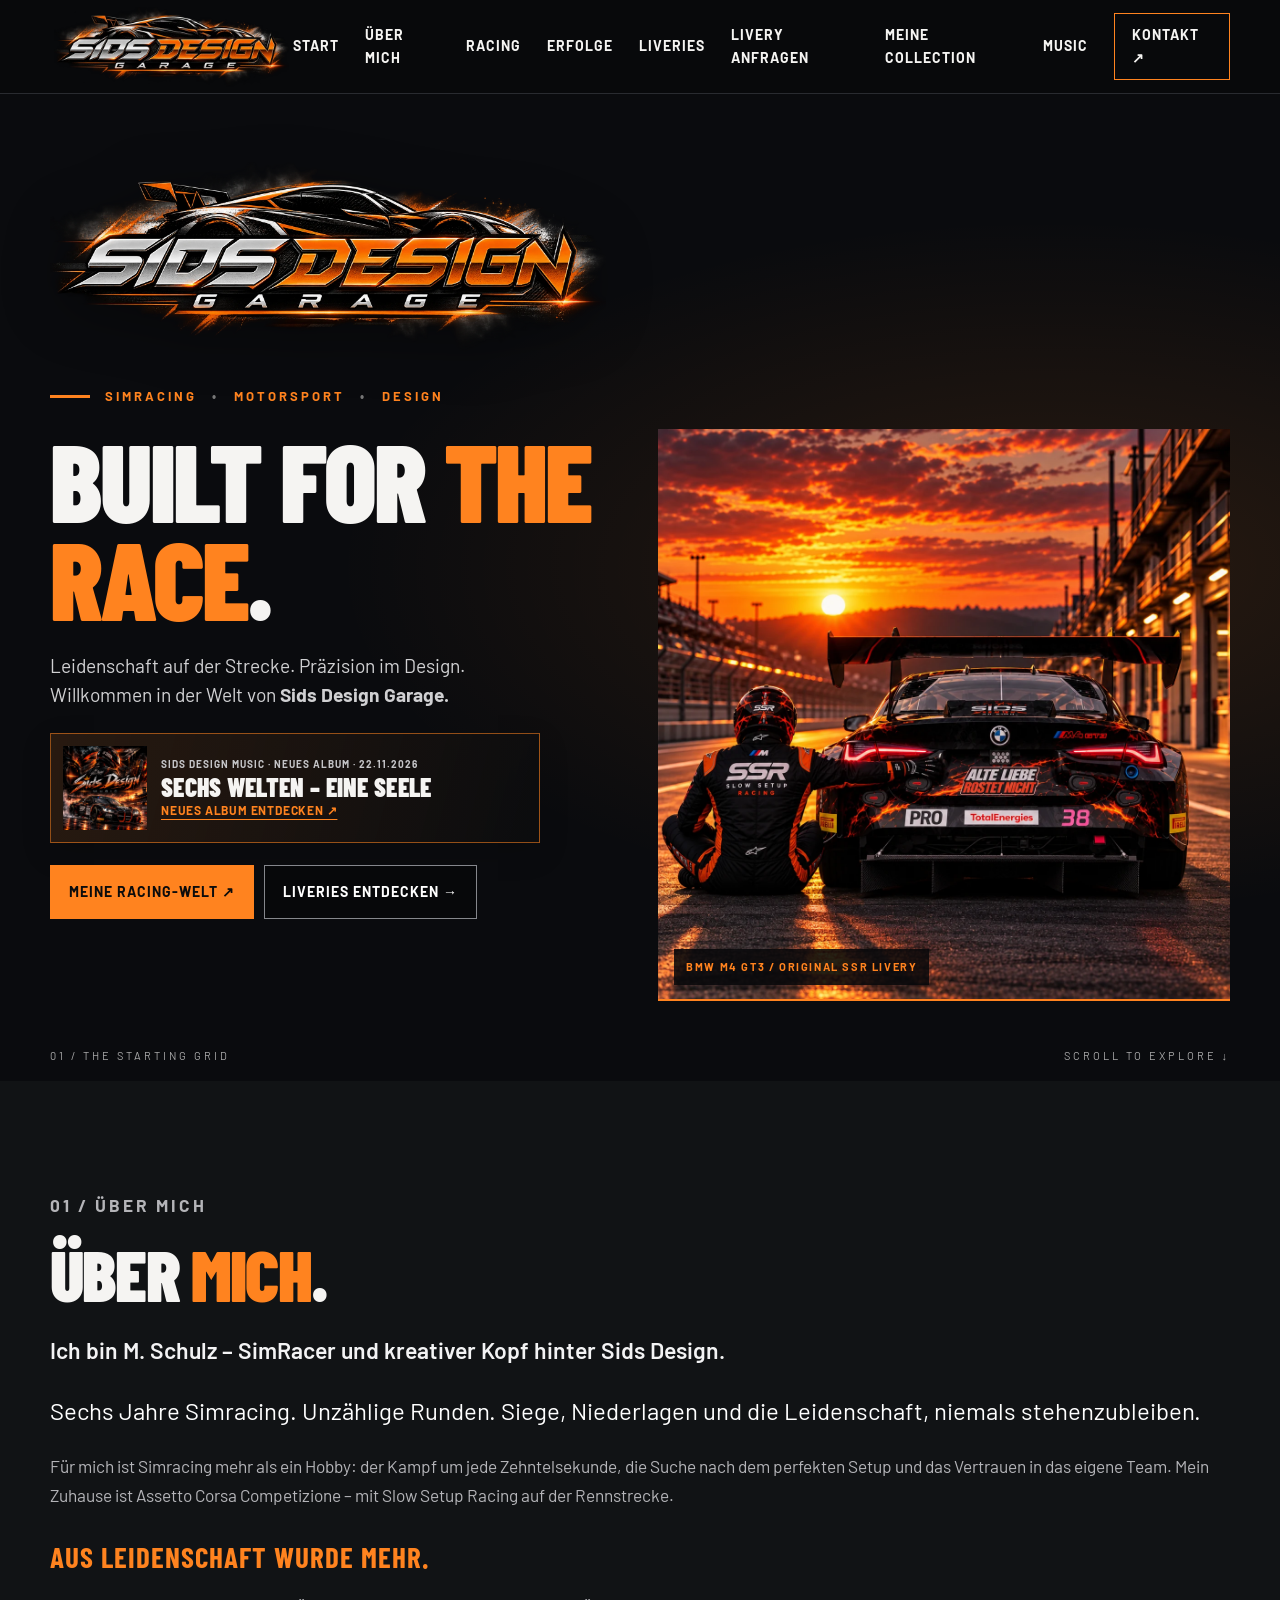
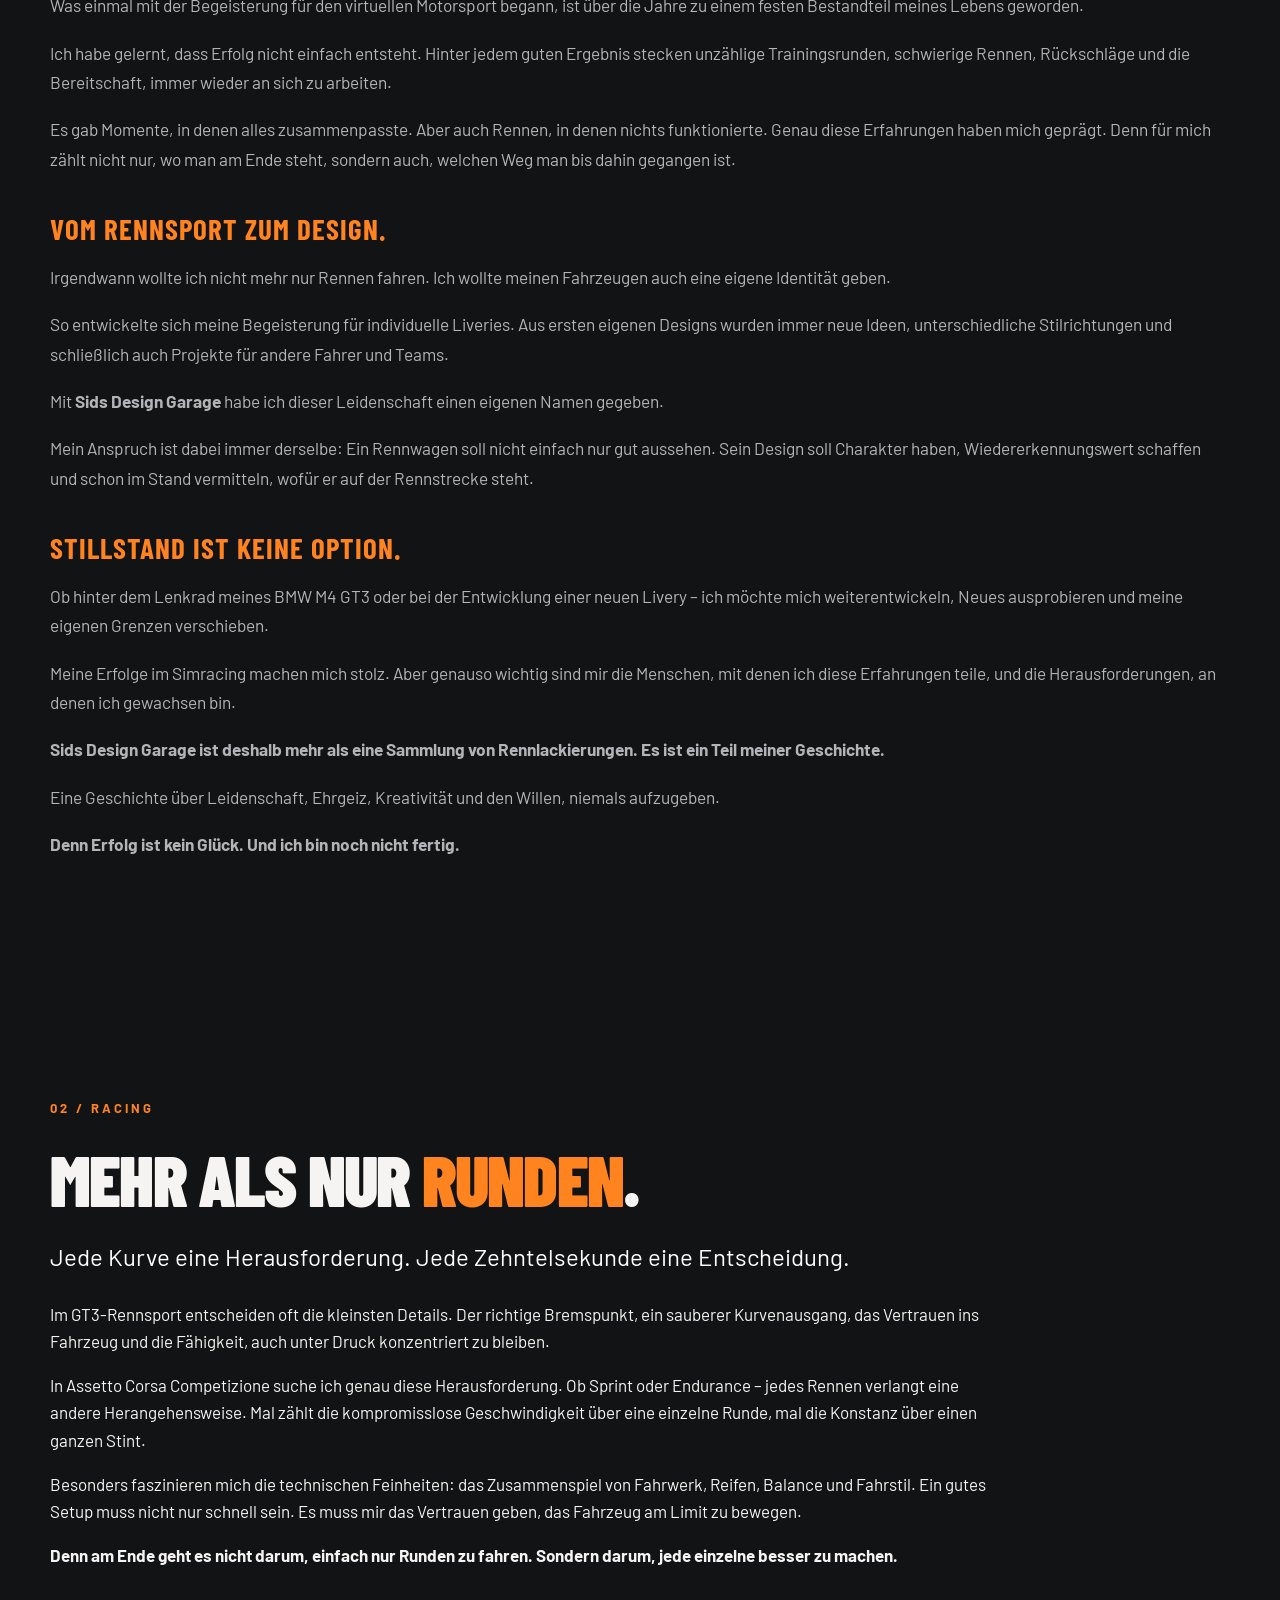
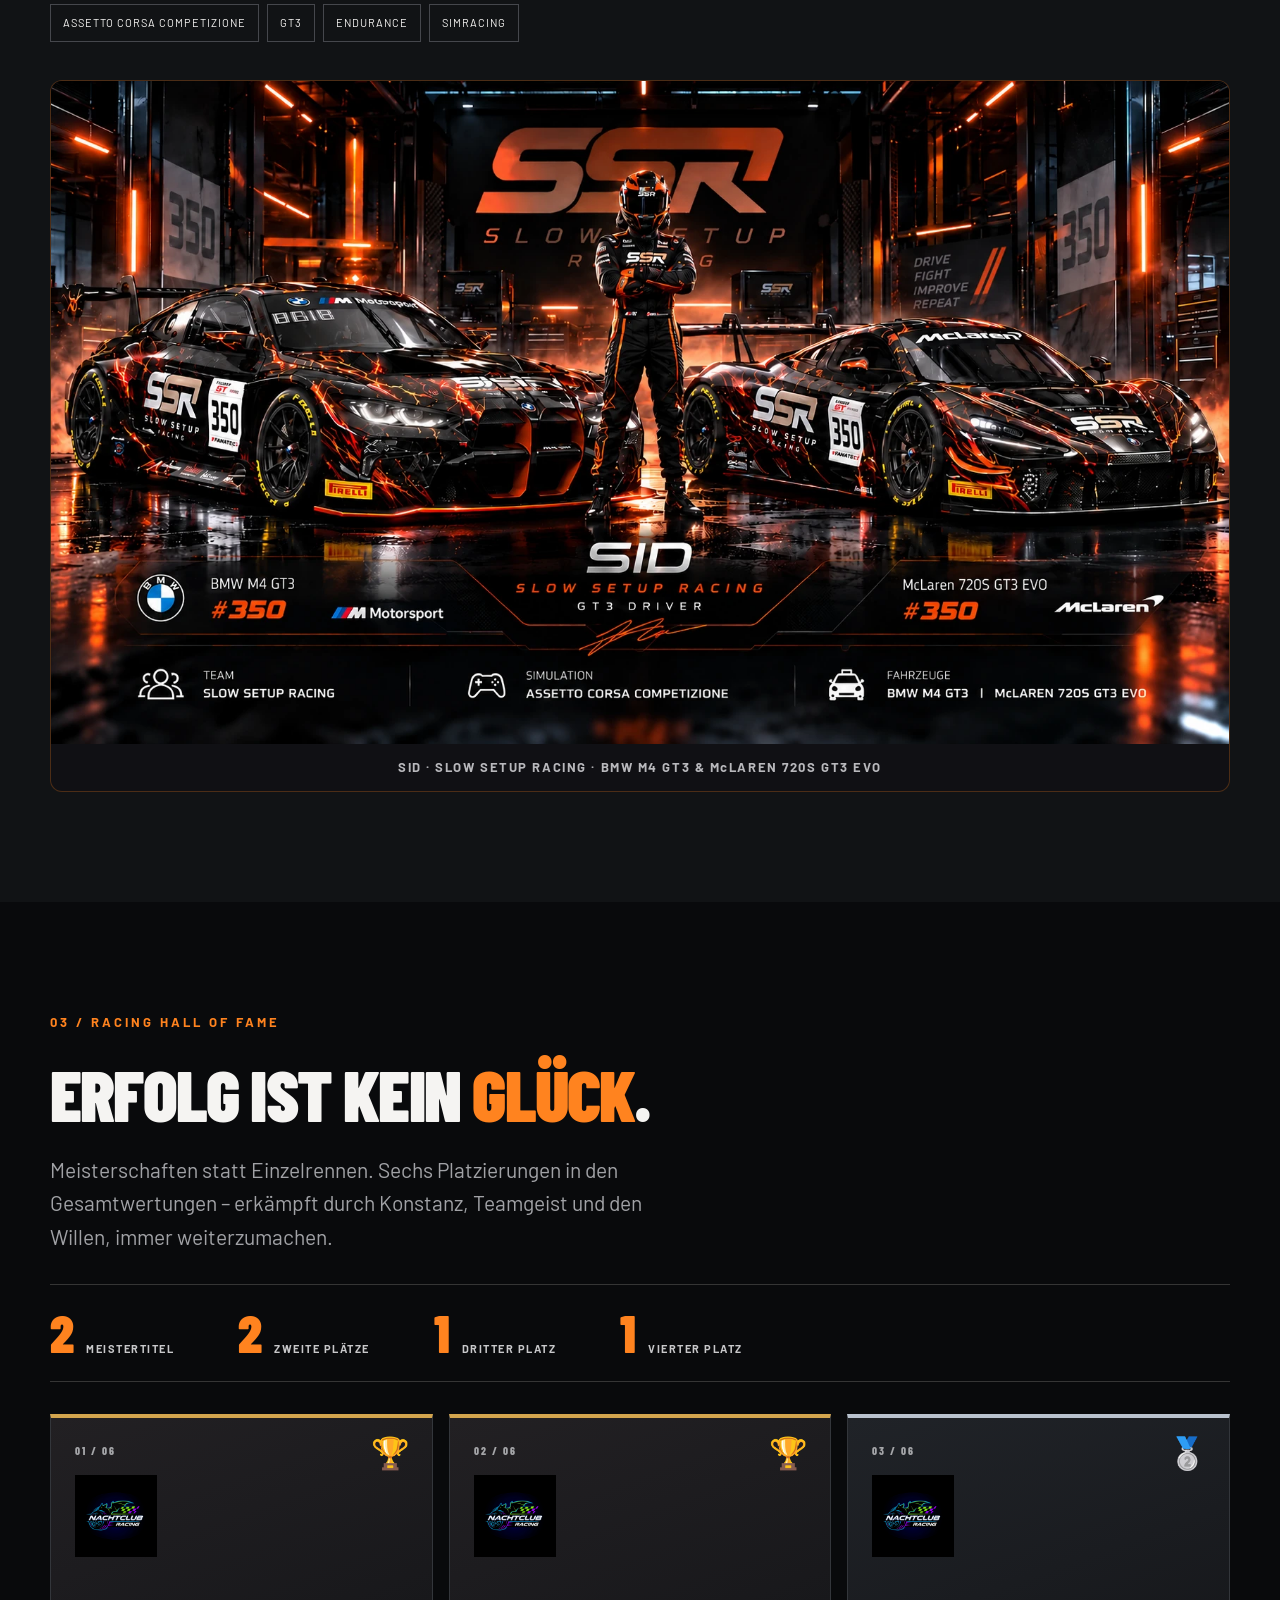
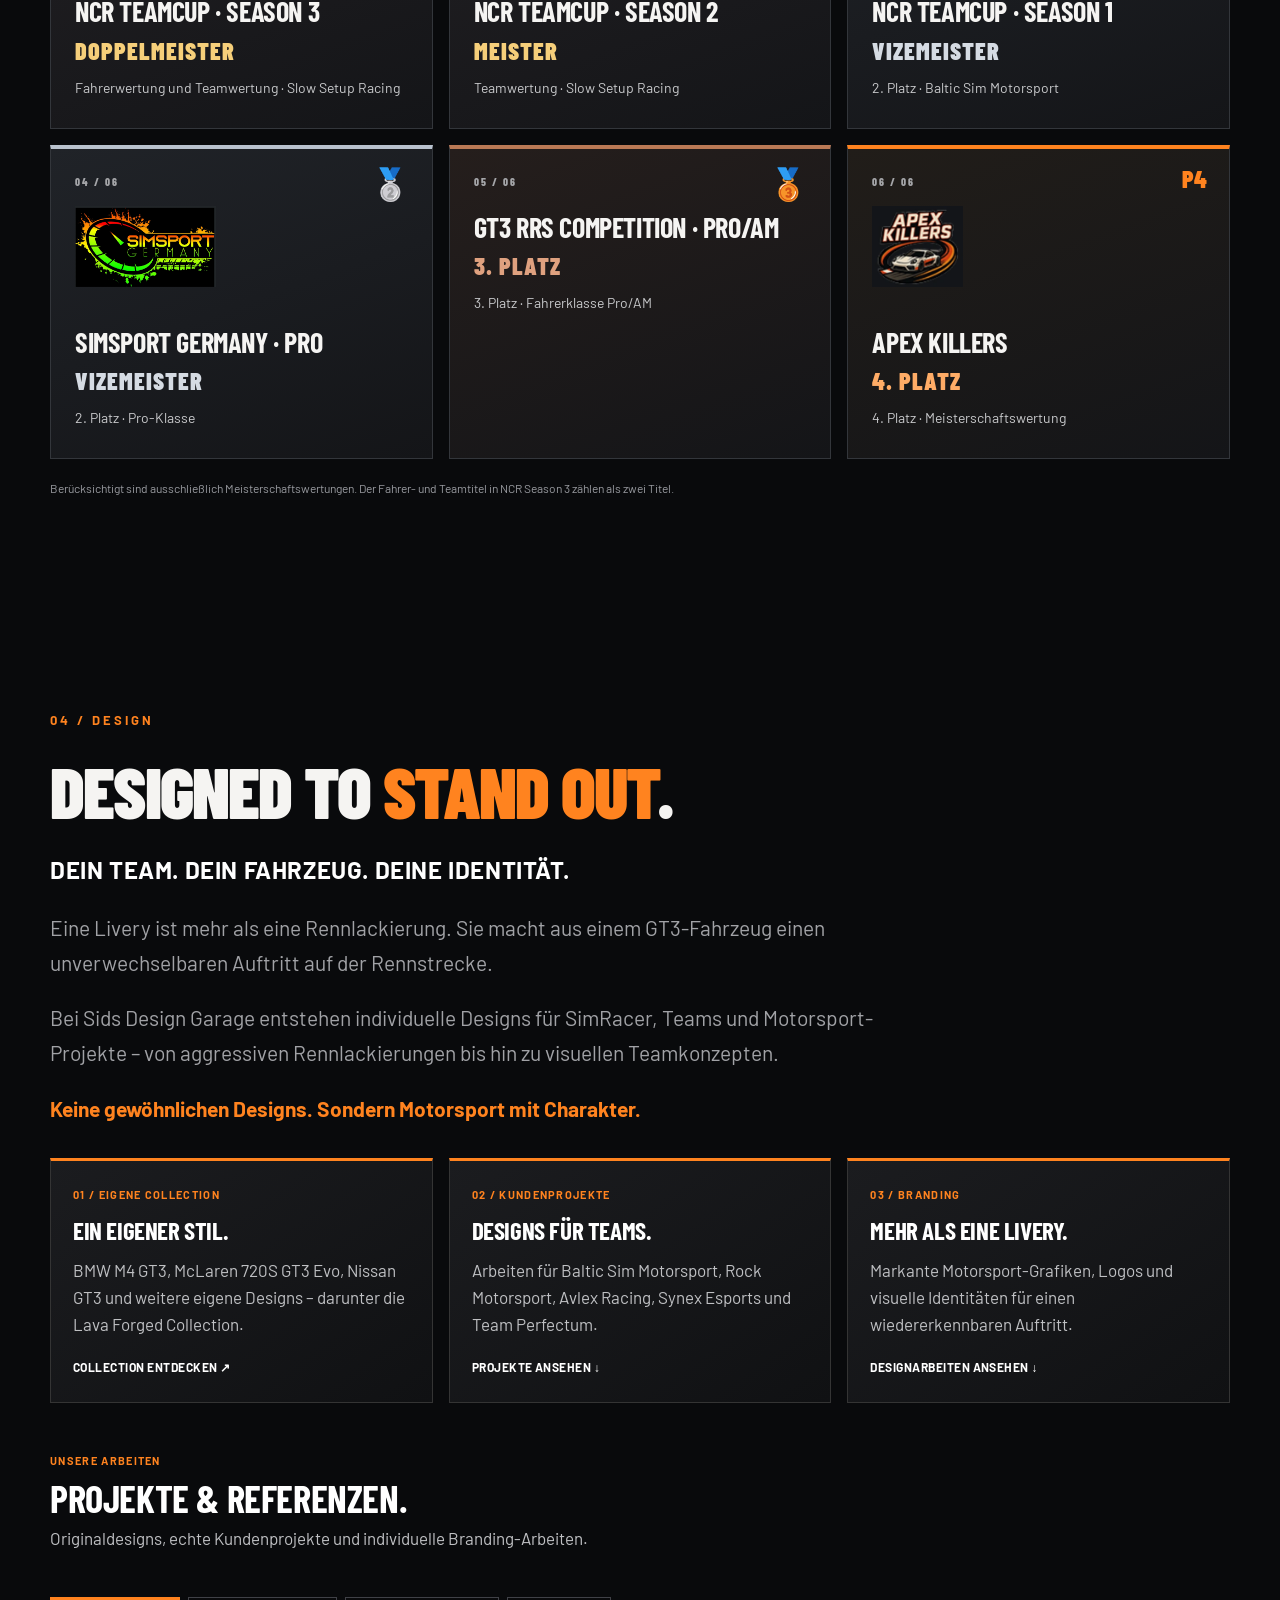
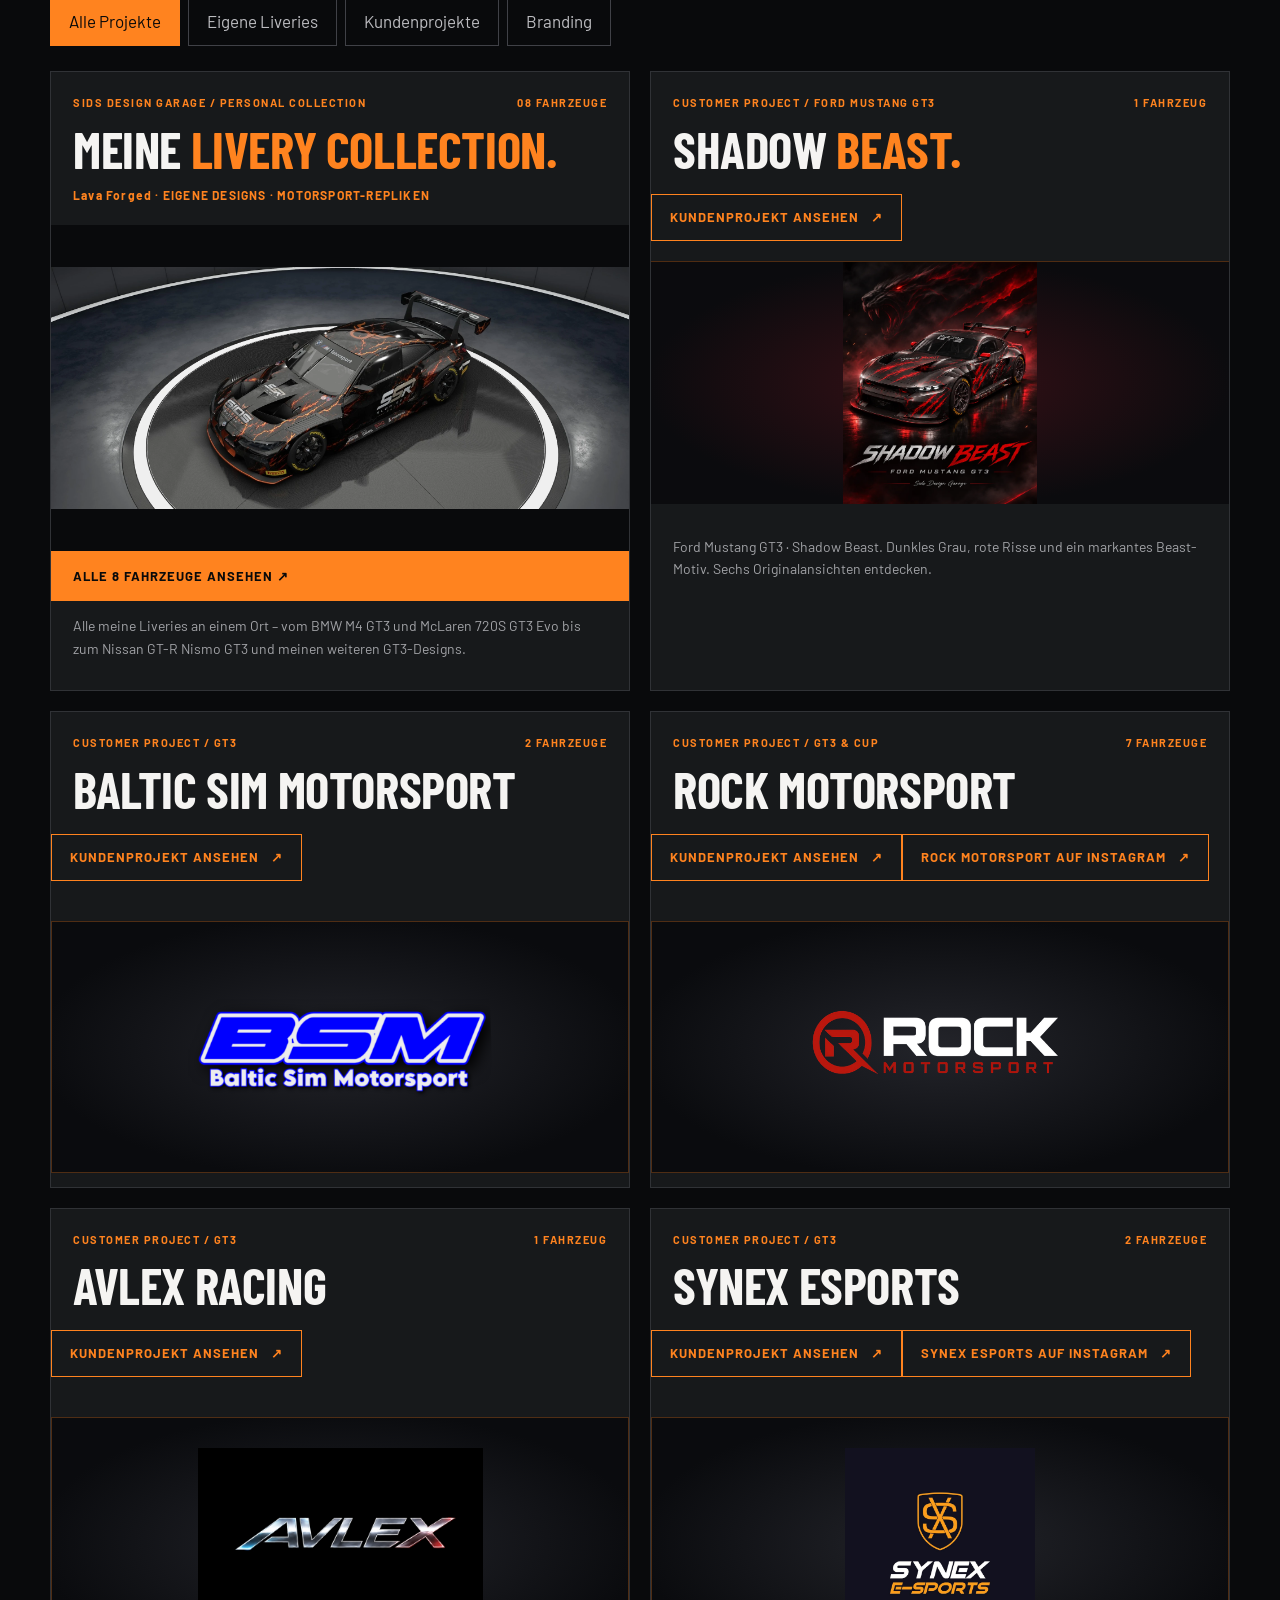
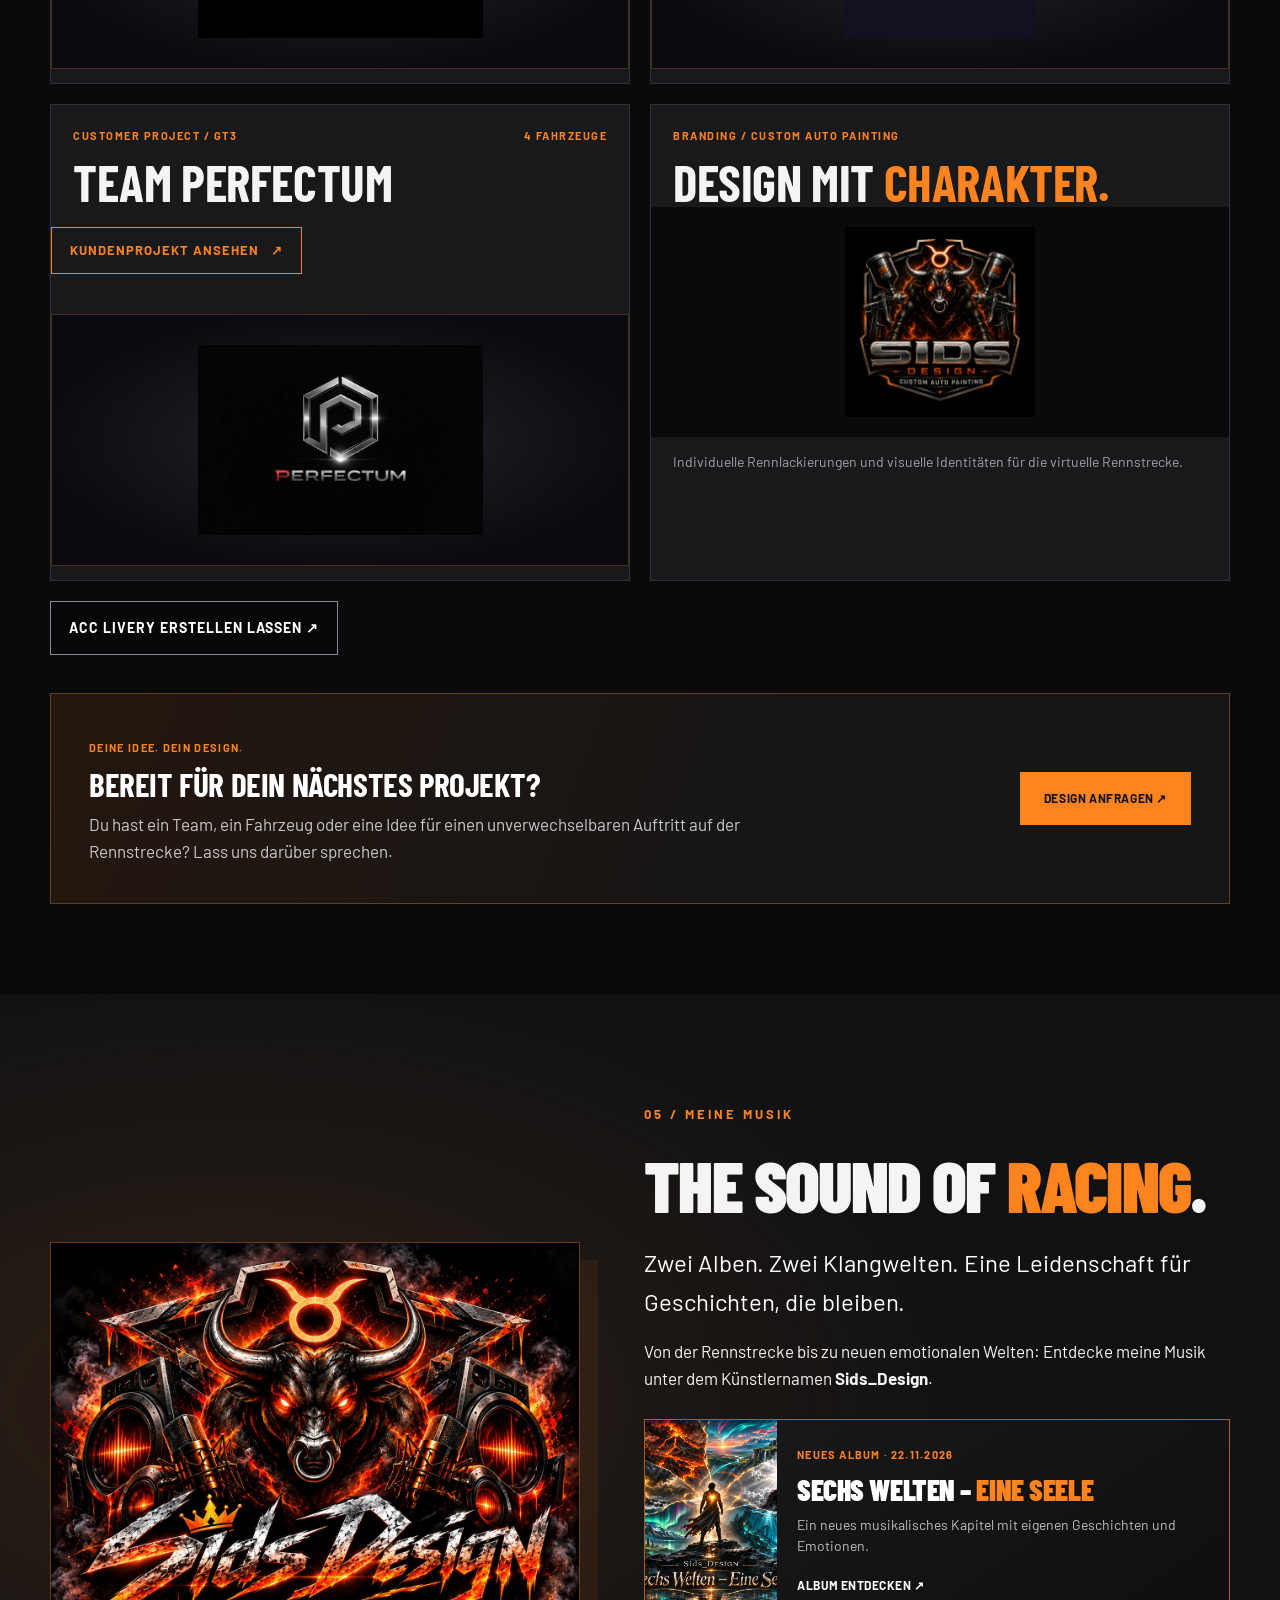
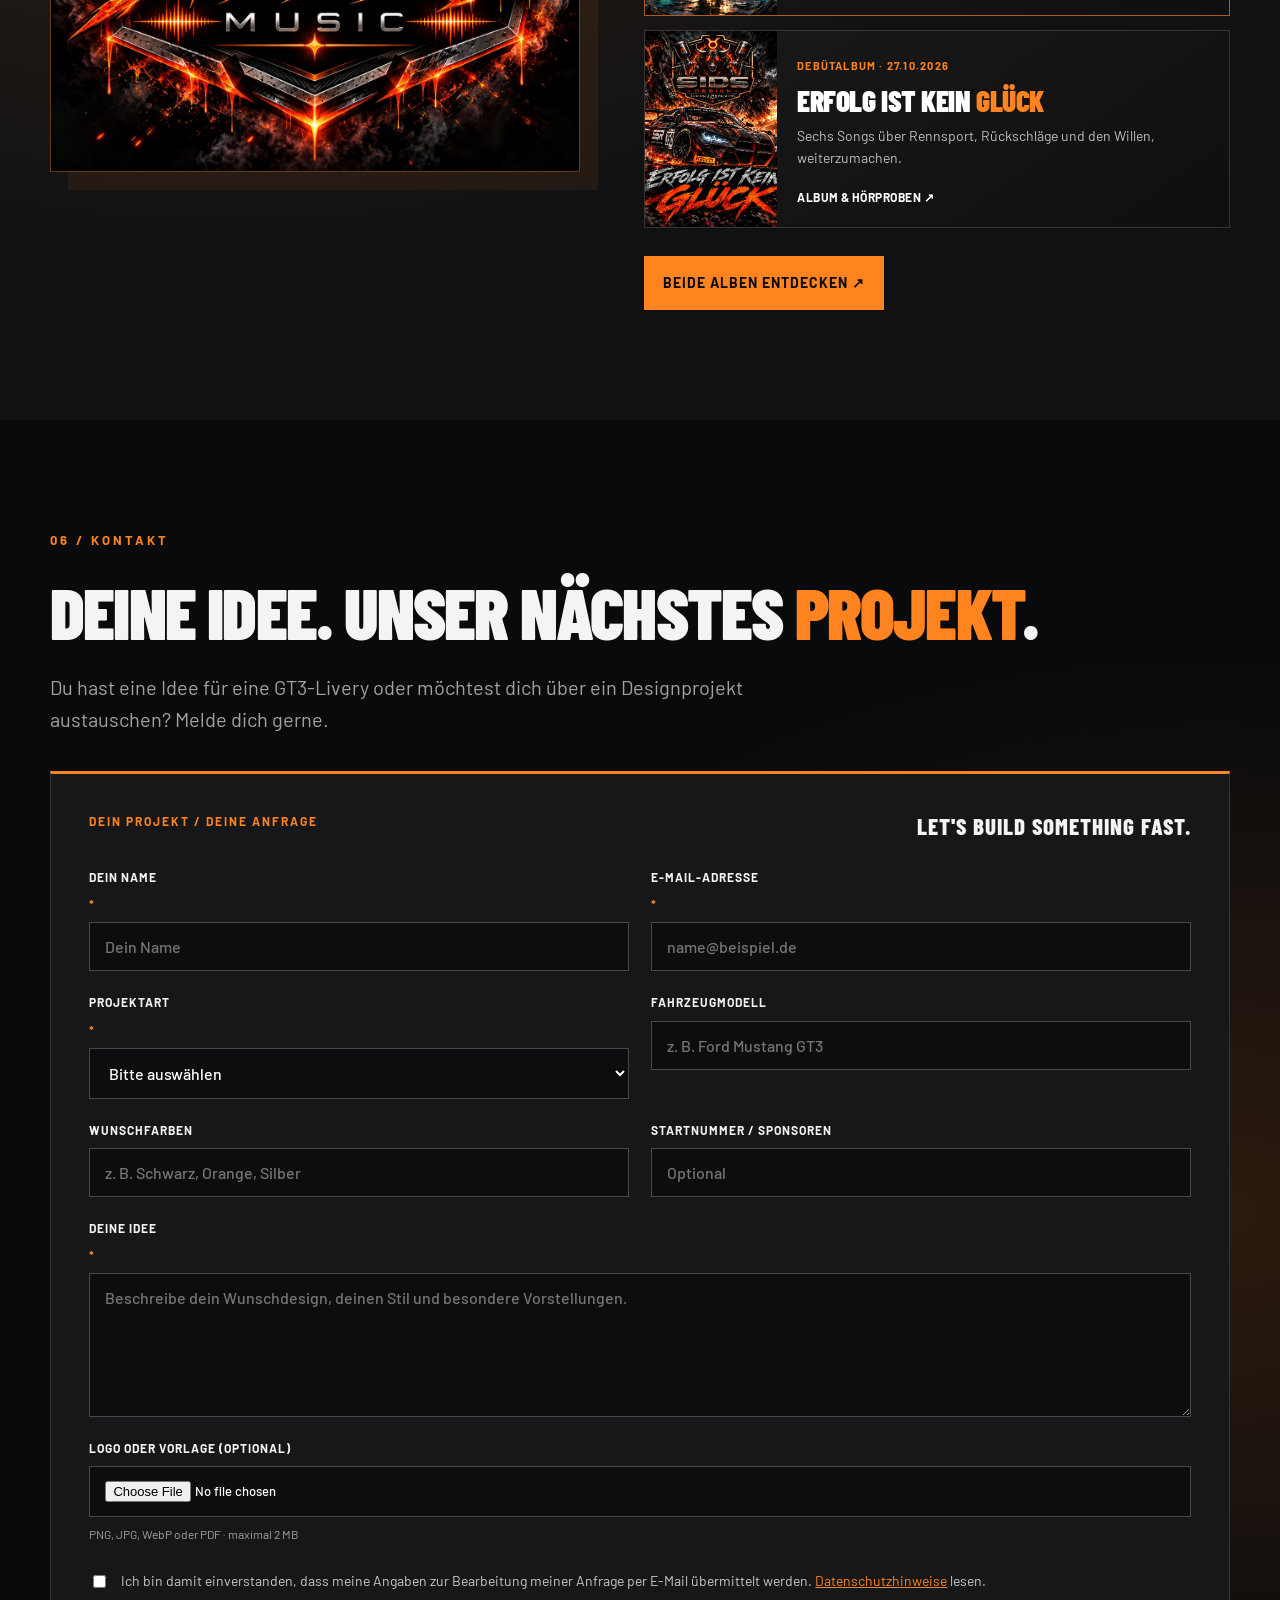
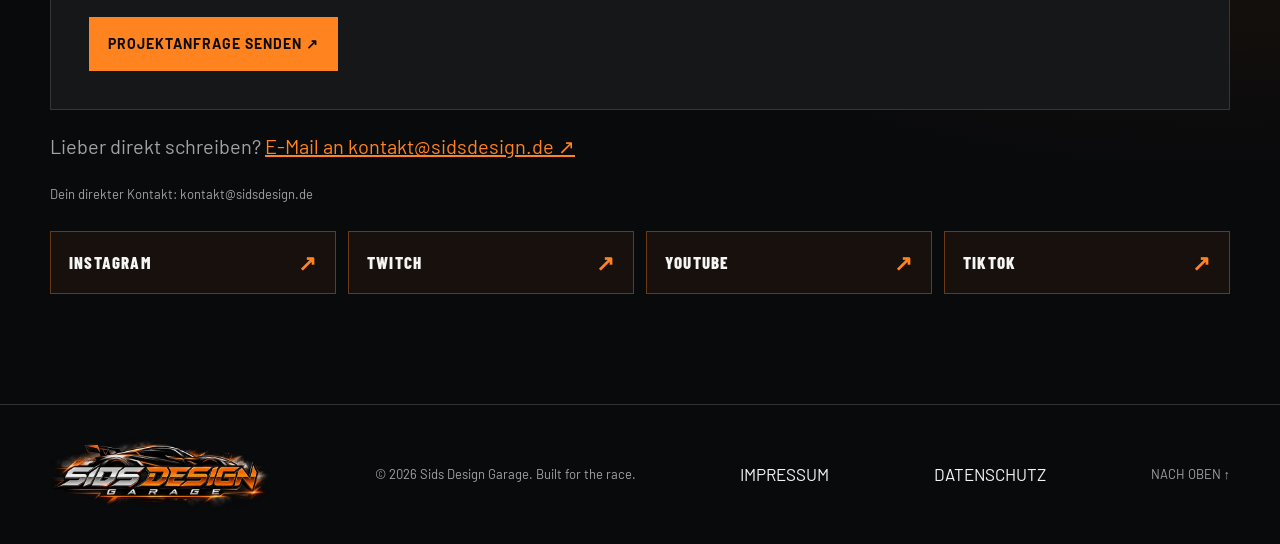
==== commit e7f827f6: "Display official Sechs Welten Eine Seele artwork directly on homepage" ====
--- a/index.html
+++ b/index.html
@@ -28,7 +28,7 @@
 <article class="portfolio-item shadow-beast-project" data-category="customer"><div class="portfolio-top"><span>CUSTOMER PROJECT / FORD MUSTANG GT3</span><strong>1 FAHRZEUG</strong></div><h3>SHADOW <em>BEAST.</em></h3><a class="signature-detail-link" href="shadow-beast.html">KUNDENPROJEKT ANSEHEN <span aria-hidden="true">↗</span></a><a class="shadow-beast-preview" href="shadow-beast.html" aria-label="Shadow Beast Cover und Projektgalerie ansehen"><img src="assets/customers/shadow-beast/shadow-beast-cover.webp" alt="Shadow Beast – Ford Mustang GT3 Cover mit rotem Beast, aggressiver Rennlackierung und Shadow-Beast-Schriftzug" width="1122" height="1402" loading="lazy" decoding="async"></a><p class="portfolio-description">Ford Mustang GT3 · Shadow Beast. Dunkles Grau, rote Risse und ein markantes Beast-Motiv. Sechs Originalansichten entdecken.</p></article>
 <article class="portfolio-item multi-vehicle-project" data-category="customer"><div class="portfolio-top"><span>CUSTOMER PROJECT / GT3</span><strong>2 FAHRZEUGE</strong></div><h3>BALTIC SIM MOTORSPORT</h3><a class="signature-detail-link" href="baltic-sim-motorsport.html">KUNDENPROJEKT ANSEHEN <span aria-hidden="true">↗</span></a><button type="button" class="team-open" aria-expanded="false" aria-label="BALTIC SIM MOTORSPORT: Fahrzeuge anzeigen"><span class="team-logo-frame"><img src="assets/customers/baltic-sim-motorsport-logo.png" alt="Originales Logo von BALTIC SIM MOTORSPORT" loading="lazy"/></span></button><div class="rock-vehicles" hidden><div class="vehicle-select" ><button aria-expanded="false" class="vehicle-button" type="button">FAHRZEUG ANSEHEN · Mercedes →</button></div><div class="vehicle-panel" hidden><div class="garage-gallery" data-gallery="balticsim-motorsport-mercedes"><div aria-label="BALTIC SIM MOTORSPORT Mercedes Bildergalerie" aria-roledescription="Karussell" class="gallery-stage" role="region" tabindex="0"><div class="gallery-track"><figure class="gallery-slide"><img alt="BALTIC SIM MOTORSPORT Mercedes – Original-Livery, Ansicht 1" loading="lazy" src="assets/customers/balticsim%20motorsport/mercedes/mercedes-01.webp"/><figcaption>01 / ORIGINAL LIVERY</figcaption></figure><figure class="gallery-slide"><img alt="BALTIC SIM MOTORSPORT Mercedes – Original-Livery, Ansicht 2" loading="lazy" src="assets/customers/balticsim%20motorsport/mercedes/mercedes-02.webp"/><figcaption>02 / ORIGINAL LIVERY</figcaption></figure><figure class="gallery-slide"><img alt="BALTIC SIM MOTORSPORT Mercedes – Original-Livery, Ansicht 3" loading="lazy" src="assets/customers/balticsim%20motorsport/mercedes/mercedes-03.webp"/><figcaption>03 / ORIGINAL LIVERY</figcaption></figure><figure class="gallery-slide"><img alt="BALTIC SIM MOTORSPORT Mercedes – Original-Livery, Ansicht 4" loading="lazy" src="assets/customers/balticsim%20motorsport/mercedes/mercedes-04.webp"/><figcaption>04 / ORIGINAL LIVERY</figcaption></figure></div></div><div class="gallery-controls"><button aria-label="Vorheriges Bild" data-prev="" type="button">←</button><span class="gallery-count">01 / 05</span><button aria-label="Nächstes Bild" data-next="" type="button">→</button></div></div><p class="portfolio-description">Mercedes – 4 Originalaufnahmen.</p></div><div class="vehicle-select" ><button aria-expanded="false" class="vehicle-button" type="button">FAHRZEUG ANSEHEN · Porsche →</button></div><div class="vehicle-panel" hidden><div class="garage-gallery" data-gallery="balticsim-motorsport-porsche"><div aria-label="BALTIC SIM MOTORSPORT Porsche Bildergalerie" aria-roledescription="Karussell" class="gallery-stage" role="region" tabindex="0"><div class="gallery-track"><figure class="gallery-slide"><img alt="BALTIC SIM MOTORSPORT Porsche – Original-Livery, Ansicht 1" loading="lazy" src="assets/customers/balticsim%20motorsport/porsche/porsche-01.webp"/><figcaption>01 / ORIGINAL LIVERY</figcaption></figure><figure class="gallery-slide"><img alt="BALTIC SIM MOTORSPORT Porsche – Original-Livery, Ansicht 2" loading="lazy" src="assets/customers/balticsim%20motorsport/porsche/porsche-02.webp"/><figcaption>02 / ORIGINAL LIVERY</figcaption></figure><figure class="gallery-slide"><img alt="BALTIC SIM MOTORSPORT Porsche – Original-Livery, Ansicht 3" loading="lazy" src="assets/customers/balticsim%20motorsport/porsche/porsche-03.webp"/><figcaption>03 / ORIGINAL LIVERY</figcaption></figure><figure class="gallery-slide"><img alt="BALTIC SIM MOTORSPORT Porsche – Original-Livery, Ansicht 4" loading="lazy" src="assets/customers/balticsim%20motorsport/porsche/porsche-04.webp"/><figcaption>04 / ORIGINAL LIVERY</figcaption></figure><figure class="gallery-slide"><img alt="BALTIC SIM MOTORSPORT Porsche – Original-Livery, Ansicht 5" loading="lazy" src="assets/customers/balticsim%20motorsport/porsche/porsche-05.webp"/><figcaption>05 / ORIGINAL LIVERY</figcaption></figure></div></div><div class="gallery-controls"><button aria-label="Vorheriges Bild" data-prev="" type="button">←</button><span class="gallery-count">01 / 06</span><button aria-label="Nächstes Bild" data-next="" type="button">→</button></div></div><p class="portfolio-description">Porsche – 5 Originalaufnahmen.</p></div></div></article><article class="portfolio-item rock-project" data-category="customer"><div class="portfolio-top"><span>CUSTOMER PROJECT / GT3 &amp; CUP</span><strong>7 FAHRZEUGE</strong></div><h3>ROCK MOTORSPORT</h3><a class="signature-detail-link" href="rock-motorsport.html">KUNDENPROJEKT ANSEHEN <span aria-hidden="true">↗</span></a><a class="signature-detail-link" href="https://www.instagram.com/rock.motorsport/" target="_blank" rel="noopener noreferrer" aria-label="Rock Motorsport auf Instagram öffnen">ROCK MOTORSPORT AUF INSTAGRAM <span aria-hidden="true">↗</span></a><button type="button" class="team-open" aria-expanded="false" aria-label="ROCK MOTORSPORT: Fahrzeuge anzeigen"><span class="team-logo-frame"><img src="assets/customers/team-logo.png" alt="Originales Logo von ROCK MOTORSPORT" loading="lazy"/></span></button><div class="rock-vehicles" hidden><div class="vehicle-select rock-vehicle-select"><button aria-expanded="false" class="vehicle-button" type="button">FAHRZEUG ANSEHEN · BMW →</button></div><div class="vehicle-panel" hidden><div class="garage-gallery" data-gallery="rock-bmw"><div aria-label="Rock Motorsport BMW Bildergalerie" aria-roledescription="Karussell" class="gallery-stage" role="region" tabindex="0"><div class="gallery-track"><figure class="gallery-slide"><img alt="Rock Motorsport BMW – Original-Livery, Ansicht 1" loading="lazy" src="assets/customers/rock-motorsport/bmw/bmw-01.webp"/><figcaption>01 / ORIGINAL LIVERY</figcaption></figure><figure class="gallery-slide"><img alt="Rock Motorsport BMW – Original-Livery, Ansicht 2" loading="lazy" src="assets/customers/rock-motorsport/bmw/bmw-02.webp"/><figcaption>02 / ORIGINAL LIVERY</figcaption></figure><figure class="gallery-slide"><img alt="Rock Motorsport BMW – Original-Livery, Ansicht 3" loading="lazy" src="assets/customers/rock-motorsport/bmw/bmw-03.webp"/><figcaption>03 / ORIGINAL LIVERY</figcaption></figure><figure class="gallery-slide"><img alt="Rock Motorsport BMW – Original-Livery, Ansicht 4" loading="lazy" src="assets/customers/rock-motorsport/bmw/bmw-04.webp"/><figcaption>04 / ORIGINAL LIVERY</figcaption></figure><figure class="gallery-slide"><img alt="Rock Motorsport BMW – Original-Livery, Ansicht 5" loading="lazy" src="assets/customers/rock-motorsport/bmw/bmw-05.webp"/><figcaption>05 / ORIGINAL LIVERY</figcaption></figure><figure class="gallery-slide"><img alt="Rock Motorsport BMW – Original-Livery, Ansicht 6" loading="lazy" src="assets/customers/rock-motorsport/bmw/bmw-06.webp"/><figcaption>06 / ORIGINAL LIVERY</figcaption></figure><figure class="gallery-slide"><img alt="Rock Motorsport BMW – Original-Livery, Ansicht 7" loading="lazy" src="assets/customers/rock-motorsport/bmw/bmw-07.webp"/><figcaption>07 / ORIGINAL LIVERY</figcaption></figure><figure class="gallery-slide"><img alt="Rock Motorsport BMW – Original-Livery, Ansicht 8" loading="lazy" src="assets/customers/rock-motorsport/bmw/bmw-08.webp"/><figcaption>08 / ORIGINAL LIVERY</figcaption></figure></div></div><div class="gallery-controls"><button aria-label="Vorheriges Bild" data-prev="" type="button">←</button><span class="gallery-count">01 / 08</span><button aria-label="Nächstes Bild" data-next="" type="button">→</button></div></div><p class="portfolio-description">BMW – 8 Originalaufnahmen.</p></div><div class="vehicle-select rock-vehicle-select"><button aria-expanded="false" class="vehicle-button" type="button">FAHRZEUG ANSEHEN · Ferrari 296 GT3 →</button></div><div class="vehicle-panel" hidden><div class="garage-gallery" data-gallery="rock-ferrari"><div aria-label="Rock Motorsport Ferrari 296 GT3 Bildergalerie" aria-roledescription="Karussell" class="gallery-stage" role="region" tabindex="0"><div class="gallery-track"><figure class="gallery-slide"><img alt="Rock Motorsport Ferrari 296 GT3 – Original-Livery, Ansicht 1" loading="lazy" src="assets/customers/rock-motorsport/ferrari/ferrari-01.webp"/><figcaption>01 / ORIGINAL LIVERY</figcaption></figure><figure class="gallery-slide"><img alt="Rock Motorsport Ferrari 296 GT3 – Original-Livery, Ansicht 2" loading="lazy" src="assets/customers/rock-motorsport/ferrari/ferrari-02.webp"/><figcaption>02 / ORIGINAL LIVERY</figcaption></figure><figure class="gallery-slide"><img alt="Rock Motorsport Ferrari 296 GT3 – Original-Livery, Ansicht 3" loading="lazy" src="assets/customers/rock-motorsport/ferrari/ferrari-03.webp"/><figcaption>03 / ORIGINAL LIVERY</figcaption></figure><figure class="gallery-slide"><img alt="Rock Motorsport Ferrari 296 GT3 – Original-Livery, Ansicht 4" loading="lazy" src="assets/customers/rock-motorsport/ferrari/ferrari-04.webp"/><figcaption>04 / ORIGINAL LIVERY</figcaption></figure></div></div><div class="gallery-controls"><button aria-label="Vorheriges Bild" data-prev="" type="button">←</button><span class="gallery-count">01 / 05</span><button aria-label="Nächstes Bild" data-next="" type="button">→</button></div></div><p class="portfolio-description">Ferrari 296 GT3 – 4 Originalaufnahmen.</p></div><div class="vehicle-select rock-vehicle-select"><button aria-expanded="false" class="vehicle-button" type="button">FAHRZEUG ANSEHEN · Ford →</button></div><div class="vehicle-panel" hidden><div class="garage-gallery" data-gallery="rock-ford"><div aria-label="Rock Motorsport Ford Bildergalerie" aria-roledescription="Karussell" class="gallery-stage" role="region" tabindex="0"><div class="gallery-track"><figure class="gallery-slide"><img alt="Rock Motorsport Ford – Original-Livery, Ansicht 1" loading="lazy" src="assets/customers/rock-motorsport/ford/ford-01.webp"/><figcaption>01 / ORIGINAL LIVERY</figcaption></figure><figure class="gallery-slide"><img alt="Rock Motorsport Ford – Original-Livery, Ansicht 2" loading="lazy" src="assets/customers/rock-motorsport/ford/ford-02.webp"/><figcaption>02 / ORIGINAL LIVERY</figcaption></figure><figure class="gallery-slide"><img alt="Rock Motorsport Ford – Original-Livery, Ansicht 3" loading="lazy" src="assets/customers/rock-motorsport/ford/ford-03.webp"/><figcaption>03 / ORIGINAL LIVERY</figcaption></figure><figure class="gallery-slide"><img alt="Rock Motorsport Ford – Original-Livery, Ansicht 4" loading="lazy" src="assets/customers/rock-motorsport/ford/ford-04.webp"/><figcaption>04 / ORIGINAL LIVERY</figcaption></figure><figure class="gallery-slide"><img alt="Rock Motorsport Ford – Original-Livery, Ansicht 5" loading="lazy" src="assets/customers/rock-motorsport/ford/ford-05.webp"/><figcaption>05 / ORIGINAL LIVERY</figcaption></figure></div></div><div class="gallery-controls"><button aria-label="Vorheriges Bild" data-prev="" type="button">←</button><span class="gallery-count">01 / 06</span><button aria-label="Nächstes Bild" data-next="" type="button">→</button></div></div><p class="portfolio-description">Ford – 5 Originalaufnahmen.</p></div><div class="vehicle-select rock-vehicle-select"><button aria-expanded="false" class="vehicle-button" type="button">FAHRZEUG ANSEHEN · Lamborghini →</button></div><div class="vehicle-panel" hidden><div class="garage-gallery" data-gallery="rock-lamborghini"><div aria-label="Rock Motorsport Lamborghini Bildergalerie" aria-roledescription="Karussell" class="gallery-stage" role="region" tabindex="0"><div class="gallery-track"><figure class="gallery-slide"><img alt="Rock Motorsport Lamborghini – Original-Livery, Ansicht 1" loading="lazy" src="assets/customers/rock-motorsport/lamborghini/lamborghini-01.webp"/><figcaption>01 / ORIGINAL LIVERY</figcaption></figure><figure class="gallery-slide"><img alt="Rock Motorsport Lamborghini – Original-Livery, Ansicht 2" loading="lazy" src="assets/customers/rock-motorsport/lamborghini/lamborghini-02.webp"/><figcaption>02 / ORIGINAL LIVERY</figcaption></figure><figure class="gallery-slide"><img alt="Rock Motorsport Lamborghini – Original-Livery, Ansicht 3" loading="lazy" src="assets/customers/rock-motorsport/lamborghini/lamborghini-03.webp"/><figcaption>03 / ORIGINAL LIVERY</figcaption></figure><figure class="gallery-slide"><img alt="Rock Motorsport Lamborghini – Original-Livery, Ansicht 4" loading="lazy" src="assets/customers/rock-motorsport/lamborghini/lamborghini-04.webp"/><figcaption>04 / ORIGINAL LIVERY</figcaption></figure><figure class="gallery-slide"><img alt="Rock Motorsport Lamborghini – Original-Livery, Ansicht 5" loading="lazy" src="assets/customers/rock-motorsport/lamborghini/lamborghini-05.webp"/><figcaption>05 / ORIGINAL LIVERY</figcaption></figure><figure class="gallery-slide"><img alt="Rock Motorsport Lamborghini – Original-Livery, Ansicht 6" loading="lazy" src="assets/customers/rock-motorsport/lamborghini/lamborghini-06.webp"/><figcaption>06 / ORIGINAL LIVERY</figcaption></figure></div></div><div class="gallery-controls"><button aria-label="Vorheriges Bild" data-prev="" type="button">←</button><span class="gallery-count">01 / 06</span><button aria-label="Nächstes Bild" data-next="" type="button">→</button></div></div><p class="portfolio-description">Lamborghini – 6 Originalaufnahmen.</p></div><div class="vehicle-select rock-vehicle-select"><button aria-expanded="false" class="vehicle-button" type="button">FAHRZEUG ANSEHEN · McLaren 720S →</button></div><div class="vehicle-panel" hidden><div class="garage-gallery" data-gallery="rock-mclaren-720s"><div aria-label="Rock Motorsport McLaren 720S Bildergalerie" aria-roledescription="Karussell" class="gallery-stage" role="region" tabindex="0"><div class="gallery-track"><figure class="gallery-slide"><img alt="Rock Motorsport McLaren 720S – Original-Livery, Ansicht 1" loading="lazy" src="assets/customers/rock-motorsport/mclaren%20720s/mclaren-720s-01.webp"/><figcaption>01 / ORIGINAL LIVERY</figcaption></figure><figure class="gallery-slide"><img alt="Rock Motorsport McLaren 720S – Original-Livery, Ansicht 2" loading="lazy" src="assets/customers/rock-motorsport/mclaren%20720s/mclaren-720s-02.webp"/><figcaption>02 / ORIGINAL LIVERY</figcaption></figure><figure class="gallery-slide"><img alt="Rock Motorsport McLaren 720S – Original-Livery, Ansicht 3" loading="lazy" src="assets/customers/rock-motorsport/mclaren%20720s/mclaren-720s-03.webp"/><figcaption>03 / ORIGINAL LIVERY</figcaption></figure><figure class="gallery-slide"><img alt="Rock Motorsport McLaren 720S – Original-Livery, Ansicht 4" loading="lazy" src="assets/customers/rock-motorsport/mclaren%20720s/mclaren-720s-04.webp"/><figcaption>04 / ORIGINAL LIVERY</figcaption></figure></div></div><div class="gallery-controls"><button aria-label="Vorheriges Bild" data-prev="" type="button">←</button><span class="gallery-count">01 / 05</span><button aria-label="Nächstes Bild" data-next="" type="button">→</button></div></div><p class="portfolio-description">McLaren 720S – 4 Originalaufnahmen.</p></div><div class="vehicle-select rock-vehicle-select"><button aria-expanded="false" class="vehicle-button" type="button">FAHRZEUG ANSEHEN · Porsche Cup →</button></div><div class="vehicle-panel" hidden><div class="garage-gallery" data-gallery="rock-porsche-cup"><div aria-label="Rock Motorsport Porsche Cup Bildergalerie" aria-roledescription="Karussell" class="gallery-stage" role="region" tabindex="0"><div class="gallery-track"><figure class="gallery-slide"><img alt="Rock Motorsport Porsche Cup – Original-Livery, Ansicht 1" loading="lazy" src="assets/customers/rock-motorsport/porsche%20cup/porsche-cup-01.webp"/><figcaption>01 / ORIGINAL LIVERY</figcaption></figure><figure class="gallery-slide"><img alt="Rock Motorsport Porsche Cup – Original-Livery, Ansicht 2" loading="lazy" src="assets/customers/rock-motorsport/porsche%20cup/porsche-cup-02.webp"/><figcaption>02 / ORIGINAL LIVERY</figcaption></figure><figure class="gallery-slide"><img alt="Rock Motorsport Porsche Cup – Original-Livery, Ansicht 3" loading="lazy" src="assets/customers/rock-motorsport/porsche%20cup/porsche-cup-03.webp"/><figcaption>03 / ORIGINAL LIVERY</figcaption></figure><figure class="gallery-slide"><img alt="Rock Motorsport Porsche Cup – Original-Livery, Ansicht 4" loading="lazy" src="assets/customers/rock-motorsport/porsche%20cup/porsche-cup-04.webp"/><figcaption>04 / ORIGINAL LIVERY</figcaption></figure><figure class="gallery-slide"><img alt="Rock Motorsport Porsche Cup – Original-Livery, Ansicht 5" loading="lazy" src="assets/customers/rock-motorsport/porsche%20cup/porsche-cup-05.webp"/><figcaption>05 / ORIGINAL LIVERY</figcaption></figure></div></div><div class="gallery-controls"><button aria-label="Vorheriges Bild" data-prev="" type="button">←</button><span class="gallery-count">01 / 06</span><button aria-label="Nächstes Bild" data-next="" type="button">→</button></div></div><p class="portfolio-description">Porsche Cup – 5 Originalaufnahmen.</p></div><div class="vehicle-select rock-vehicle-select"><button aria-expanded="false" class="vehicle-button" type="button">FAHRZEUG ANSEHEN · Porsche →</button></div><div class="vehicle-panel" hidden><div class="garage-gallery" data-gallery="rock-porsche"><div aria-label="Rock Motorsport Porsche Bildergalerie" aria-roledescription="Karussell" class="gallery-stage" role="region" tabindex="0"><div class="gallery-track"><figure class="gallery-slide"><img alt="Rock Motorsport Porsche – Original-Livery, Ansicht 1" loading="lazy" src="assets/customers/rock-motorsport/porsche/porsche-01.webp"/><figcaption>01 / ORIGINAL LIVERY</figcaption></figure><figure class="gallery-slide"><img alt="Rock Motorsport Porsche – Original-Livery, Ansicht 2" loading="lazy" src="assets/customers/rock-motorsport/porsche/porsche-02.webp"/><figcaption>02 / ORIGINAL LIVERY</figcaption></figure><figure class="gallery-slide"><img alt="Rock Motorsport Porsche – Original-Livery, Ansicht 3" loading="lazy" src="assets/customers/rock-motorsport/porsche/porsche-03.webp"/><figcaption>03 / ORIGINAL LIVERY</figcaption></figure><figure class="gallery-slide"><img alt="Rock Motorsport Porsche – Original-Livery, Ansicht 4" loading="lazy" src="assets/customers/rock-motorsport/porsche/porsche-04.webp"/><figcaption>04 / ORIGINAL LIVERY</figcaption></figure><figure class="gallery-slide"><img alt="Rock Motorsport Porsche – Original-Livery, Ansicht 5" loading="lazy" src="assets/customers/rock-motorsport/porsche/porsche-05.webp"/><figcaption>05 / ORIGINAL LIVERY</figcaption></figure><figure class="gallery-slide"><img alt="Rock Motorsport Porsche – Original-Livery, Ansicht 6" loading="lazy" src="assets/customers/rock-motorsport/porsche/porsche-06.webp"/><figcaption>06 / ORIGINAL LIVERY</figcaption></figure><figure class="gallery-slide"><img alt="Rock Motorsport Porsche – Original-Livery, Ansicht 7" loading="lazy" src="assets/customers/rock-motorsport/porsche/porsche-07.webp"/><figcaption>07 / ORIGINAL LIVERY</figcaption></figure></div></div><div class="gallery-controls"><button aria-label="Vorheriges Bild" data-prev="" type="button">←</button><span class="gallery-count">01 / 07</span><button aria-label="Nächstes Bild" data-next="" type="button">→</button></div></div><p class="portfolio-description">Porsche – 7 Originalaufnahmen.</p></div></div></article><article class="portfolio-item multi-vehicle-project" data-category="customer"><div class="portfolio-top"><span>CUSTOMER PROJECT / GT3</span><strong>1 FAHRZEUG</strong></div><h3>AVLEX RACING</h3><a class="signature-detail-link" href="avlex-racing.html">KUNDENPROJEKT ANSEHEN <span aria-hidden="true">↗</span></a><button type="button" class="team-open" aria-expanded="false" aria-label="AVLEX RACING: Fahrzeuge anzeigen"><span class="team-logo-frame"><img src="assets/customers/avlex-racing-logo.webp" alt="Originales Avlex Racing Logo" loading="lazy"/></span></button><div class="rock-vehicles" hidden><div class="vehicle-select" ><button aria-expanded="false" class="vehicle-button" type="button">FAHRZEUG ANSEHEN · BMW →</button></div><div class="vehicle-panel" hidden><div class="garage-gallery" data-gallery="avlex-racing-bmw"><div aria-label="AVLEX RACING BMW Bildergalerie" aria-roledescription="Karussell" class="gallery-stage" role="region" tabindex="0"><div class="gallery-track"><figure class="gallery-slide"><img alt="AVLEX RACING BMW – Original-Livery, Ansicht 1" loading="lazy" src="assets/customers/avlex%20racing/bmw/bmw-01.webp"/><figcaption>01 / ORIGINAL LIVERY</figcaption></figure><figure class="gallery-slide"><img alt="AVLEX RACING BMW – Original-Livery, Ansicht 2" loading="lazy" src="assets/customers/avlex%20racing/bmw/bmw-02.webp"/><figcaption>02 / ORIGINAL LIVERY</figcaption></figure><figure class="gallery-slide"><img alt="AVLEX RACING BMW – Original-Livery, Ansicht 3" loading="lazy" src="assets/customers/avlex%20racing/bmw/bmw-03.webp"/><figcaption>03 / ORIGINAL LIVERY</figcaption></figure><figure class="gallery-slide"><img alt="AVLEX RACING BMW – Original-Livery, Ansicht 4" loading="lazy" src="assets/customers/avlex%20racing/bmw/bmw-04.webp"/><figcaption>04 / ORIGINAL LIVERY</figcaption></figure><figure class="gallery-slide"><img alt="AVLEX RACING BMW – Original-Livery, Ansicht 5" loading="lazy" src="assets/customers/avlex%20racing/bmw/bmw-05.webp"/><figcaption>05 / ORIGINAL LIVERY</figcaption></figure><figure class="gallery-slide"><img alt="AVLEX RACING BMW – Original-Livery, Ansicht 6" loading="lazy" src="assets/customers/avlex%20racing/bmw/bmw-06.webp"/><figcaption>06 / ORIGINAL LIVERY</figcaption></figure><figure class="gallery-slide"><img alt="AVLEX RACING BMW – Original-Livery, Ansicht 7" loading="lazy" src="assets/customers/avlex%20racing/bmw/bmw-07.webp"/><figcaption>07 / ORIGINAL LIVERY</figcaption></figure><figure class="gallery-slide"><img alt="AVLEX RACING BMW – Original-Livery, Ansicht 8" loading="lazy" src="assets/customers/avlex%20racing/bmw/bmw-08.webp"/><figcaption>08 / ORIGINAL LIVERY</figcaption></figure><figure class="gallery-slide"><img alt="AVLEX RACING BMW – Original-Livery, Ansicht 9" loading="lazy" src="assets/customers/avlex%20racing/bmw/bmw-09.webp"/><figcaption>09 / ORIGINAL LIVERY</figcaption></figure><figure class="gallery-slide"><img alt="AVLEX RACING BMW – Original-Livery, Ansicht 10" loading="lazy" src="assets/customers/avlex%20racing/bmw/bmw-10.webp"/><figcaption>10 / ORIGINAL LIVERY</figcaption></figure><figure class="gallery-slide"><img alt="AVLEX RACING BMW – Original-Livery, Ansicht 11" loading="lazy" src="assets/customers/avlex%20racing/bmw/bmw-11.webp"/><figcaption>11 / ORIGINAL LIVERY</figcaption></figure></div></div><div class="gallery-controls"><button aria-label="Vorheriges Bild" data-prev="" type="button">←</button><span class="gallery-count">01 / 11</span><button aria-label="Nächstes Bild" data-next="" type="button">→</button></div></div><p class="portfolio-description">BMW – 11 Originalaufnahmen.</p></div></div></article><article class="portfolio-item multi-vehicle-project" data-category="customer"><div class="portfolio-top"><span>CUSTOMER PROJECT / GT3</span><strong>2 FAHRZEUGE</strong></div><h3>SYNEX ESPORTS</h3><a class="signature-detail-link" href="synex-esports.html">KUNDENPROJEKT ANSEHEN <span aria-hidden="true">↗</span></a><a class="signature-detail-link" href="https://www.instagram.com/synex_e_sports/" target="_blank" rel="noopener noreferrer" aria-label="Synex Esports auf Instagram öffnen">SYNEX ESPORTS AUF INSTAGRAM <span aria-hidden="true">↗</span></a><button type="button" class="team-open" aria-expanded="false" aria-label="SYNEX ESPORTS: Fahrzeuge anzeigen"><span class="team-logo-frame"><img src="assets/customers/team-logo.jpg" alt="Originales Logo von SYNEX ESPORTS" loading="lazy"/></span></button><div class="rock-vehicles" hidden><div class="vehicle-select" ><button aria-expanded="false" class="vehicle-button" type="button">FAHRZEUG ANSEHEN · McLaren →</button></div><div class="vehicle-panel" hidden><div class="garage-gallery" data-gallery="synex-esports-mclaren"><div aria-label="SYNEX ESPORTS McLaren Bildergalerie" aria-roledescription="Karussell" class="gallery-stage" role="region" tabindex="0"><div class="gallery-track"><figure class="gallery-slide"><img alt="SYNEX ESPORTS McLaren – Original-Livery, Ansicht 1" loading="lazy" src="assets/customers/synex%20esports/mclaren/mclaren-01.webp"/><figcaption>01 / ORIGINAL LIVERY</figcaption></figure><figure class="gallery-slide"><img alt="SYNEX ESPORTS McLaren – Original-Livery, Ansicht 2" loading="lazy" src="assets/customers/synex%20esports/mclaren/mclaren-02.webp"/><figcaption>02 / ORIGINAL LIVERY</figcaption></figure><figure class="gallery-slide"><img alt="SYNEX ESPORTS McLaren – Original-Livery, Ansicht 3" loading="lazy" src="assets/customers/synex%20esports/mclaren/mclaren-03.webp"/><figcaption>03 / ORIGINAL LIVERY</figcaption></figure><figure class="gallery-slide"><img alt="SYNEX ESPORTS McLaren – Original-Livery, Ansicht 4" loading="lazy" src="assets/customers/synex%20esports/mclaren/mclaren-04.webp"/><figcaption>04 / ORIGINAL LIVERY</figcaption></figure></div></div><div class="gallery-controls"><button aria-label="Vorheriges Bild" data-prev="" type="button">←</button><span class="gallery-count">01 / 05</span><button aria-label="Nächstes Bild" data-next="" type="button">→</button></div></div><p class="portfolio-description">McLaren – 4 Originalaufnahmen.</p></div><div class="vehicle-select" ><button aria-expanded="false" class="vehicle-button" type="button">FAHRZEUG ANSEHEN · Porsche →</button></div><div class="vehicle-panel" hidden><div class="garage-gallery" data-gallery="synex-esports-porsche"><div aria-label="SYNEX ESPORTS Porsche Bildergalerie" aria-roledescription="Karussell" class="gallery-stage" role="region" tabindex="0"><div class="gallery-track"><figure class="gallery-slide"><img alt="SYNEX ESPORTS Porsche – Original-Livery, Ansicht 1" loading="lazy" src="assets/customers/synex%20esports/porsche/porsche-01.webp"/><figcaption>01 / ORIGINAL LIVERY</figcaption></figure><figure class="gallery-slide"><img alt="SYNEX ESPORTS Porsche – Original-Livery, Ansicht 2" loading="lazy" src="assets/customers/synex%20esports/porsche/porsche-02.webp"/><figcaption>02 / ORIGINAL LIVERY</figcaption></figure><figure class="gallery-slide"><img alt="SYNEX ESPORTS Porsche – Original-Livery, Ansicht 3" loading="lazy" src="assets/customers/synex%20esports/porsche/porsche-03.webp"/><figcaption>03 / ORIGINAL LIVERY</figcaption></figure><figure class="gallery-slide"><img alt="SYNEX ESPORTS Porsche – Original-Livery, Ansicht 4" loading="lazy" src="assets/customers/synex%20esports/porsche/porsche-04.webp"/><figcaption>04 / ORIGINAL LIVERY</figcaption></figure></div></div><div class="gallery-controls"><button aria-label="Vorheriges Bild" data-prev="" type="button">←</button><span class="gallery-count">01 / 05</span><button aria-label="Nächstes Bild" data-next="" type="button">→</button></div></div><p class="portfolio-description">Porsche – 4 Originalaufnahmen.</p></div></div></article><article class="portfolio-item multi-vehicle-project" data-category="customer"><div class="portfolio-top"><span>CUSTOMER PROJECT / GT3</span><strong>4 FAHRZEUGE</strong></div><h3>TEAM PERFECTUM</h3><a class="signature-detail-link" href="team-perfectum.html">KUNDENPROJEKT ANSEHEN <span aria-hidden="true">↗</span></a><button type="button" class="team-open" aria-expanded="false" aria-label="TEAM PERFECTUM: Fahrzeuge anzeigen"><span class="team-logo-frame"><img src="assets/customers/team-perfectum-logo.webp" alt="Originales Team Perfectum Logo" loading="lazy"/></span></button><div class="rock-vehicles" hidden><div class="vehicle-select" ><button aria-expanded="false" class="vehicle-button" type="button">FAHRZEUG ANSEHEN · BMW →</button></div><div class="vehicle-panel" hidden><div class="garage-gallery" data-gallery="team-Perfectum-bmw"><div aria-label="TEAM PERFECTUM BMW Bildergalerie" aria-roledescription="Karussell" class="gallery-stage" role="region" tabindex="0"><div class="gallery-track"><figure class="gallery-slide"><img alt="TEAM PERFECTUM BMW – Original-Livery, Ansicht 1" loading="lazy" src="assets/customers/team%20Perfectum/bmw/bmw-01.webp"/><figcaption>01 / ORIGINAL LIVERY</figcaption></figure><figure class="gallery-slide"><img alt="TEAM PERFECTUM BMW – Original-Livery, Ansicht 2" loading="lazy" src="assets/customers/team%20Perfectum/bmw/bmw-02.webp"/><figcaption>02 / ORIGINAL LIVERY</figcaption></figure><figure class="gallery-slide"><img alt="TEAM PERFECTUM BMW – Original-Livery, Ansicht 3" loading="lazy" src="assets/customers/team%20Perfectum/bmw/bmw-03.webp"/><figcaption>03 / ORIGINAL LIVERY</figcaption></figure><figure class="gallery-slide"><img alt="TEAM PERFECTUM BMW – Original-Livery, Ansicht 4" loading="lazy" src="assets/customers/team%20Perfectum/bmw/bmw-04.webp"/><figcaption>04 / ORIGINAL LIVERY</figcaption></figure><figure class="gallery-slide"><img alt="TEAM PERFECTUM BMW – Original-Livery, Ansicht 5" loading="lazy" src="assets/customers/team%20Perfectum/bmw/bmw-05.webp"/><figcaption>05 / ORIGINAL LIVERY</figcaption></figure></div></div><div class="gallery-controls"><button aria-label="Vorheriges Bild" data-prev="" type="button">←</button><span class="gallery-count">01 / 06</span><button aria-label="Nächstes Bild" data-next="" type="button">→</button></div></div><p class="portfolio-description">BMW – 5 Originalaufnahmen.</p></div><div class="vehicle-select" ><button aria-expanded="false" class="vehicle-button" type="button">FAHRZEUG ANSEHEN · Ferrari 296 →</button></div><div class="vehicle-panel" hidden><div class="garage-gallery" data-gallery="team-Perfectum-ferrari"><div aria-label="TEAM PERFECTUM Ferrari 296 Bildergalerie" aria-roledescription="Karussell" class="gallery-stage" role="region" tabindex="0"><div class="gallery-track"><figure class="gallery-slide"><img alt="TEAM PERFECTUM Ferrari 296 – Original-Livery, Ansicht 1" loading="lazy" src="assets/customers/team%20Perfectum/ferrari%20296/ferrari-01.webp"/><figcaption>01 / ORIGINAL LIVERY</figcaption></figure><figure class="gallery-slide"><img alt="TEAM PERFECTUM Ferrari 296 – Original-Livery, Ansicht 2" loading="lazy" src="assets/customers/team%20Perfectum/ferrari%20296/ferrari-02.webp"/><figcaption>02 / ORIGINAL LIVERY</figcaption></figure><figure class="gallery-slide"><img alt="TEAM PERFECTUM Ferrari 296 – Original-Livery, Ansicht 3" loading="lazy" src="assets/customers/team%20Perfectum/ferrari%20296/ferrari-03.webp"/><figcaption>03 / ORIGINAL LIVERY</figcaption></figure><figure class="gallery-slide"><img alt="TEAM PERFECTUM Ferrari 296 – Original-Livery, Ansicht 4" loading="lazy" src="assets/customers/team%20Perfectum/ferrari%20296/ferrari-04.webp"/><figcaption>04 / ORIGINAL LIVERY</figcaption></figure><figure class="gallery-slide"><img alt="TEAM PERFECTUM Ferrari 296 – Original-Livery, Ansicht 5" loading="lazy" src="assets/customers/team%20Perfectum/ferrari%20296/ferrari-05.webp"/><figcaption>05 / ORIGINAL LIVERY</figcaption></figure><figure class="gallery-slide"><img alt="TEAM PERFECTUM Ferrari 296 – Original-Livery, Ansicht 6" loading="lazy" src="assets/customers/team%20Perfectum/ferrari%20296/ferrari-06.webp"/><figcaption>06 / ORIGINAL LIVERY</figcaption></figure></div></div><div class="gallery-controls"><button aria-label="Vorheriges Bild" data-prev="" type="button">←</button><span class="gallery-count">01 / 06</span><button aria-label="Nächstes Bild" data-next="" type="button">→</button></div></div><p class="portfolio-description">Ferrari 296 – 6 Originalaufnahmen.</p></div><div class="vehicle-select" ><button aria-expanded="false" class="vehicle-button" type="button">FAHRZEUG ANSEHEN · Porsche →</button></div><div class="vehicle-panel" hidden><div class="garage-gallery" data-gallery="team-Perfectum-porsche"><div aria-label="TEAM PERFECTUM Porsche Bildergalerie" aria-roledescription="Karussell" class="gallery-stage" role="region" tabindex="0"><div class="gallery-track"><figure class="gallery-slide"><img alt="TEAM PERFECTUM Porsche – Original-Livery, Ansicht 1" loading="lazy" src="assets/customers/team%20Perfectum/porsche/porsche-01.webp"/><figcaption>01 / ORIGINAL LIVERY</figcaption></figure><figure class="gallery-slide"><img alt="TEAM PERFECTUM Porsche – Original-Livery, Ansicht 2" loading="lazy" src="assets/customers/team%20Perfectum/porsche/porsche-02.webp"/><figcaption>02 / ORIGINAL LIVERY</figcaption></figure><figure class="gallery-slide"><img alt="TEAM PERFECTUM Porsche – Original-Livery, Ansicht 3" loading="lazy" src="assets/customers/team%20Perfectum/porsche/porsche-03.webp"/><figcaption>03 / ORIGINAL LIVERY</figcaption></figure><figure class="gallery-slide"><img alt="TEAM PERFECTUM Porsche – Original-Livery, Ansicht 4" loading="lazy" src="assets/customers/team%20Perfectum/porsche/porsche-04.webp"/><figcaption>04 / ORIGINAL LIVERY</figcaption></figure><figure class="gallery-slide"><img alt="TEAM PERFECTUM Porsche – Original-Livery, Ansicht 5" loading="lazy" src="assets/customers/team%20Perfectum/porsche/porsche-05.webp"/><figcaption>05 / ORIGINAL LIVERY</figcaption></figure></div></div><div class="gallery-controls"><button aria-label="Vorheriges Bild" data-prev="" type="button">←</button><span class="gallery-count">01 / 06</span><button aria-label="Nächstes Bild" data-next="" type="button">→</button></div></div><p class="portfolio-description">Porsche – 5 Originalaufnahmen.</p></div><div class="vehicle-select"><button aria-expanded="false" class="vehicle-button" type="button">FAHRZEUG ANSEHEN · Lexus RC F GT3 →</button></div><div class="vehicle-panel" hidden><div class="garage-gallery" data-gallery="team-perfectum-lexus"><div aria-label="TEAM PERFECTUM Lexus RC F GT3 Bildergalerie" aria-roledescription="Karussell" class="gallery-stage" role="region" tabindex="0"><div class="gallery-track"><figure class="gallery-slide"><img alt="TEAM PERFECTUM Lexus RC F GT3 – Original-Livery, Ansicht 1" loading="lazy" src="assets/customers/team%20Perfectum/Lexus%20RC%20F%20GT3/team-perfectum-lexus-01.webp"/><figcaption>01 / ORIGINAL LIVERY</figcaption></figure><figure class="gallery-slide"><img alt="TEAM PERFECTUM Lexus RC F GT3 – Original-Livery, Ansicht 2" loading="lazy" src="assets/customers/team%20Perfectum/Lexus%20RC%20F%20GT3/team-perfectum-lexus-02.webp"/><figcaption>02 / ORIGINAL LIVERY</figcaption></figure><figure class="gallery-slide"><img alt="TEAM PERFECTUM Lexus RC F GT3 – Original-Livery, Ansicht 3" loading="lazy" src="assets/customers/team%20Perfectum/Lexus%20RC%20F%20GT3/team-perfectum-lexus-03.webp"/><figcaption>03 / ORIGINAL LIVERY</figcaption></figure><figure class="gallery-slide"><img alt="TEAM PERFECTUM Lexus RC F GT3 – Original-Livery, Ansicht 4" loading="lazy" src="assets/customers/team%20Perfectum/Lexus%20RC%20F%20GT3/team-perfectum-lexus-04.webp"/><figcaption>04 / ORIGINAL LIVERY</figcaption></figure><figure class="gallery-slide"><img alt="TEAM PERFECTUM Lexus RC F GT3 – Original-Livery, Ansicht 5" loading="lazy" src="assets/customers/team%20Perfectum/Lexus%20RC%20F%20GT3/team-perfectum-lexus-05.webp"/><figcaption>05 / ORIGINAL LIVERY</figcaption></figure><figure class="gallery-slide"><img alt="TEAM PERFECTUM Lexus RC F GT3 – Original-Livery, Ansicht 6" loading="lazy" src="assets/customers/team%20Perfectum/Lexus%20RC%20F%20GT3/team-perfectum-lexus-06.webp"/><figcaption>06 / ORIGINAL LIVERY</figcaption></figure></div></div><div class="gallery-controls"><button aria-label="Vorheriges Bild" data-prev="" type="button">←</button><span class="gallery-count">01 / 06</span><button aria-label="Nächstes Bild" data-next="" type="button">→</button></div></div><p class="portfolio-description">Lexus RC F GT3 – 6 Originalaufnahmen.</p></div></div></article><article class="portfolio-item branding-item" data-category="design"><div class="portfolio-top"><span>BRANDING / CUSTOM AUTO PAINTING</span></div><h3>DESIGN MIT <em>CHARAKTER.</em></h3><div class="branding-media"><img alt="Originales Sids Design Logo" loading="lazy" src="assets/sids-logo.webp"/></div><p class="portfolio-description">Individuelle Rennlackierungen und visuelle Identitäten für die virtuelle Rennstrecke.</p></article>
 </div><p style="margin:20px 0 32px"><a class="btn btn-outline" href="acc-livery-erstellen-lassen.html">ACC LIVERY ERSTELLEN LASSEN ↗</a></p><div class="livery-cta"><div><span>DEINE IDEE. DEIN DESIGN.</span><h3>BEREIT FÜR DEIN NÄCHSTES PROJEKT?</h3><p>Du hast ein Team, ein Fahrzeug oder eine Idee für einen unverwechselbaren Auftritt auf der Rennstrecke? Lass uns darüber sprechen.</p></div><a href="#kontakt">DESIGN ANFRAGEN ↗</a></div></div></section>
-<section class="section music-section" id="musik"><div class="container music-layout"><div class="music-art music-art-image"><img src="assets/sids-design-music-logo.webp" alt="Sids Design Music – offizielles Musiklogo mit Stier, Lautsprechern und Mikrofonen" loading="lazy" width="1536" height="1536"/></div><div class="music-content"><p class="section-kicker">05 / MEINE MUSIK</p><h2 class="clean-type-heading">THE SOUND OF <em>RACING</em>.</h2><p class="lead">Zwei Alben. Zwei Klangwelten. Eine Leidenschaft für Geschichten, die bleiben.</p><p>Von der Rennstrecke bis zu neuen emotionalen Welten: Entdecke meine Musik unter dem Künstlernamen <strong>Sids_Design</strong>.</p><div class="sdg-music-release-list"><article class="sdg-music-release-card sdg-music-release-new"><div class="sdg-music-release-thumb sdg-music-typeart" role="img" aria-label="Albumcover Sechs Welten – Eine Seele"><img class="sdg-new-cover" src="assets/sechs-welten-eine-seele.webp" alt="Originalcover Sechs Welten – Eine Seele" width="1536" height="1536" loading="lazy" onload="this.parentElement.classList.add('has-cover')" onerror="this.remove()"><span>SIDSDESIGN / VOL. 02</span><strong>SECHS<br/>WELTEN<span> – </span><em>EINE SEELE</em></strong><small>TITELGRAFIK</small></div><div class="sdg-music-release-details"><span class="sdg-music-release-tag">NEUES ALBUM · 22.11.2026</span><h3>SECHS WELTEN – <em>EINE SEELE</em></h3><p>Ein neues musikalisches Kapitel mit eigenen Geschichten und Emotionen.</p><a href="music.html#sechs-seelen-eine-welt">ALBUM ENTDECKEN ↗</a></div></article><article class="sdg-music-release-card"><img src="assets/erfolg-ist-kein-glueck.webp" alt="Originalalbumcover Erfolg ist kein Glück" loading="lazy" width="1254" height="1254"/><div class="sdg-music-release-details"><span class="sdg-music-release-tag">DEBÜTALBUM · 27.10.2026</span><h3>ERFOLG IST KEIN <em>GLÜCK</em></h3><p>Sechs Songs über Rennsport, Rückschläge und den Willen, weiterzumachen.</p><a href="music.html#erfolg-ist-kein-glueck">ALBUM &amp; HÖRPROBEN ↗</a></div></article></div><a class="btn btn-primary music-presave" href="music.html">BEIDE ALBEN ENTDECKEN ↗</a></div></div></section>
+<section class="section music-section" id="musik"><div class="container music-layout"><div class="music-art music-art-image"><img src="assets/sids-design-music-logo.webp" alt="Sids Design Music – offizielles Musiklogo mit Stier, Lautsprechern und Mikrofonen" loading="lazy" width="1536" height="1536"/></div><div class="music-content"><p class="section-kicker">05 / MEINE MUSIK</p><h2 class="clean-type-heading">THE SOUND OF <em>RACING</em>.</h2><p class="lead">Zwei Alben. Zwei Klangwelten. Eine Leidenschaft für Geschichten, die bleiben.</p><p>Von der Rennstrecke bis zu neuen emotionalen Welten: Entdecke meine Musik unter dem Künstlernamen <strong>Sids_Design</strong>.</p><div class="sdg-music-release-list"><article class="sdg-music-release-card sdg-music-release-new"><img src="assets/sechs-welten-eine-seele.webp?v=20261123-direct" alt="Originalcover Sechs Welten – Eine Seele" width="1536" height="1536" loading="lazy" decoding="async"><div class="sdg-music-release-details"><span class="sdg-music-release-tag">NEUES ALBUM · 22.11.2026</span><h3>SECHS WELTEN – <em>EINE SEELE</em></h3><p>Ein neues musikalisches Kapitel mit eigenen Geschichten und Emotionen.</p><a href="music.html#sechs-seelen-eine-welt">ALBUM ENTDECKEN ↗</a></div></article><article class="sdg-music-release-card"><img src="assets/erfolg-ist-kein-glueck.webp" alt="Originalalbumcover Erfolg ist kein Glück" loading="lazy" width="1254" height="1254"/><div class="sdg-music-release-details"><span class="sdg-music-release-tag">DEBÜTALBUM · 27.10.2026</span><h3>ERFOLG IST KEIN <em>GLÜCK</em></h3><p>Sechs Songs über Rennsport, Rückschläge und den Willen, weiterzumachen.</p><a href="music.html#erfolg-ist-kein-glueck">ALBUM &amp; HÖRPROBEN ↗</a></div></article></div><a class="btn btn-primary music-presave" href="music.html">BEIDE ALBEN ENTDECKEN ↗</a></div></div></section>
 <section class="section contact-section" id="kontakt"><div class="container"><p class="section-kicker">06 / KONTAKT</p><h2 class="clean-type-heading">DEINE IDEE. UNSER NÄCHSTES <em>PROJEKT</em>.</h2><p>Du hast eine Idee für eine GT3-Livery oder möchtest dich über ein Designprojekt austauschen? Melde dich gerne.</p><form id="project-inquiry" class="project-inquiry" action="/api/contact" method="post" enctype="multipart/form-data">
 <div class="inquiry-head"><span>DEIN PROJEKT / DEINE ANFRAGE</span><strong>LET'S BUILD SOMETHING FAST.</strong></div>
 <div class="inquiry-grid">
--- a/styles.css
+++ b/styles.css
@@ -322,3 +322,10 @@
 #musik .sdg-music-release-details a{font-size:12px;font-weight:800;letter-spacing:.04em;text-decoration:none;color:#fff}
 #musik .sdg-music-release-details a:hover{color:var(--orange,#ff831f)}
 @media(max-width:570px){#musik .sdg-music-release-card{grid-template-columns:108px minmax(0,1fr);gap:14px}#musik .sdg-music-release-card>img,#musik .sdg-music-release-thumb{min-height:145px}#musik .sdg-music-release-details{padding:13px 12px 13px 0}#musik .sdg-music-release-details h3{font-size:clamp(22px,6vw,29px)}#musik .sdg-music-release-details p{font-size:13px}#musik .sdg-music-release-tag{font-size:10px}#musik .sdg-music-typeart{padding:9px}#musik .sdg-music-typeart strong{font-size:20px}}
+
+/* Sids Design Music second album: show official cover when loaded; keep readable fallback */
+#musik .sdg-music-typeart{position:relative}
+#musik .sdg-music-typeart .sdg-new-cover{position:absolute;inset:0;width:100%;height:100%;min-height:0;object-fit:cover;display:none}
+#musik .sdg-music-typeart.has-cover{padding:0}
+#musik .sdg-music-typeart.has-cover .sdg-new-cover{display:block}
+#musik .sdg-music-typeart.has-cover > span,#musik .sdg-music-typeart.has-cover > strong,#musik .sdg-music-typeart.has-cover > small{display:none}
